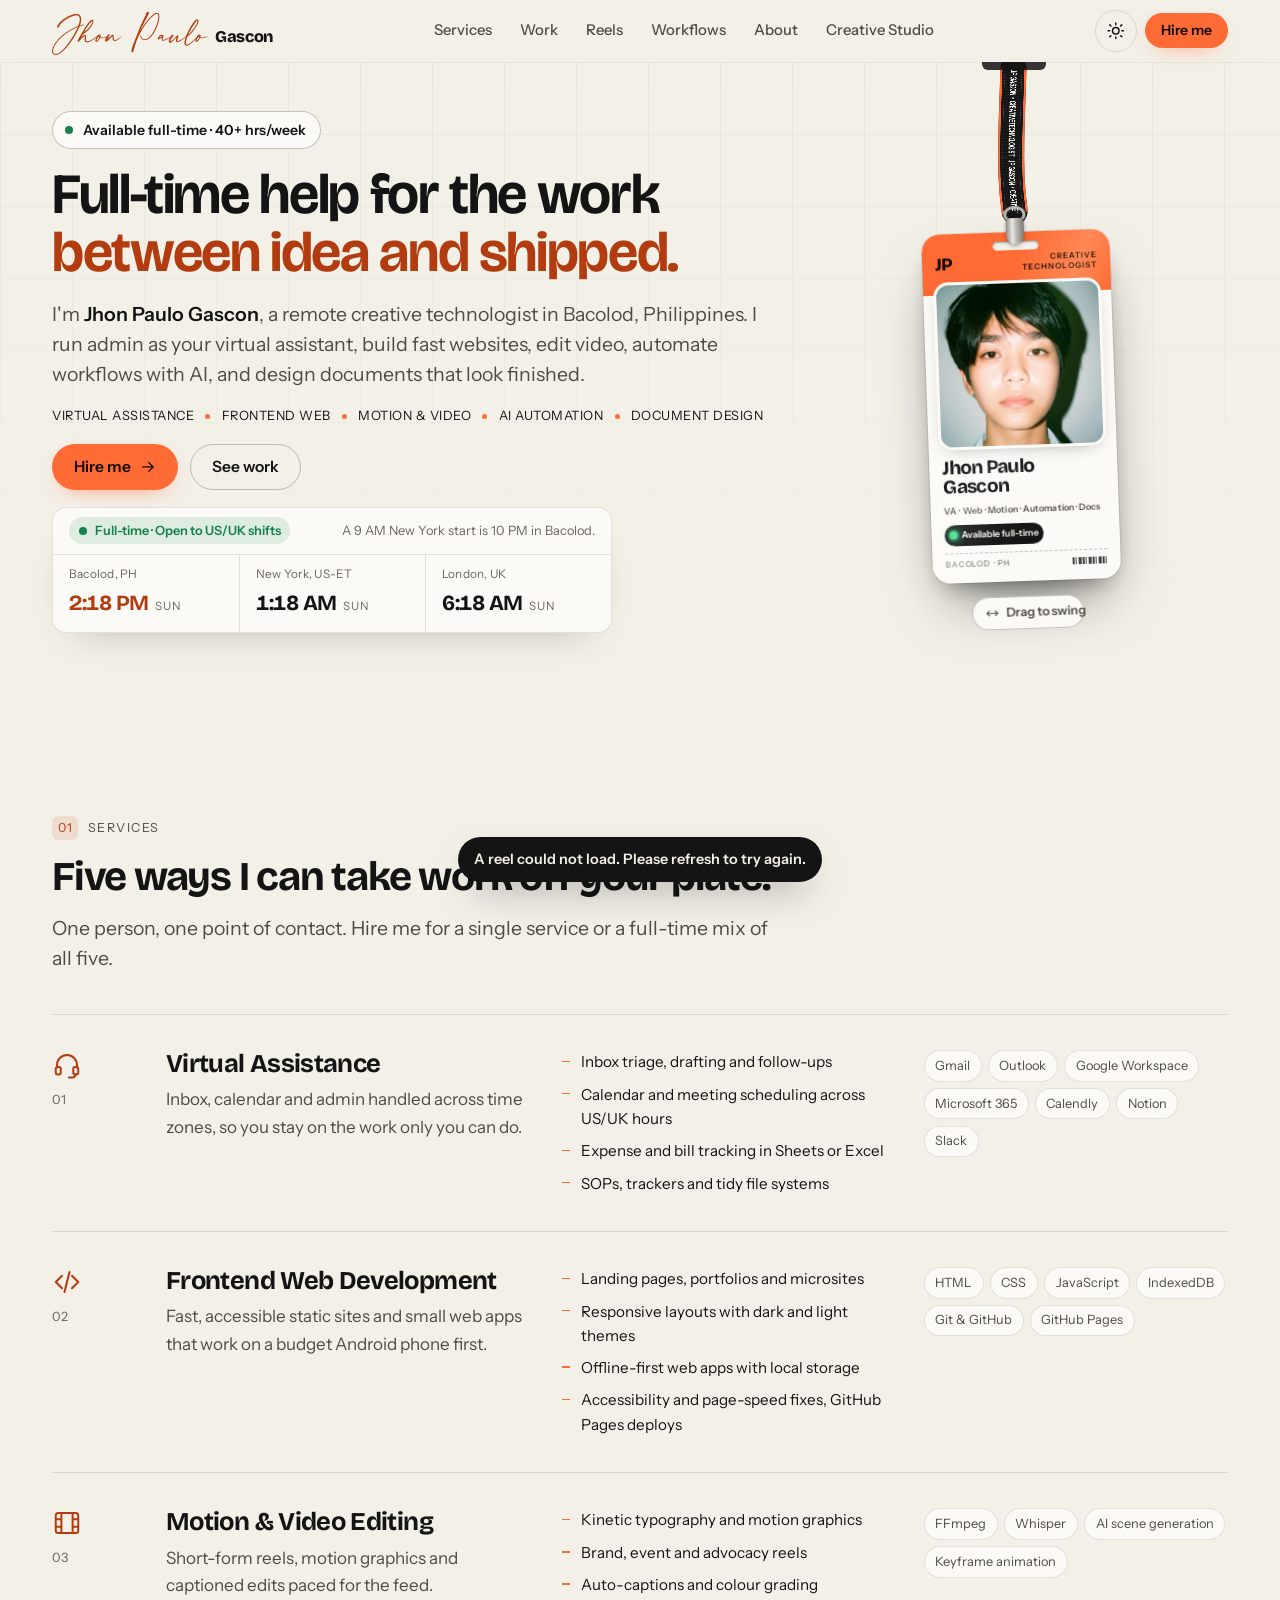
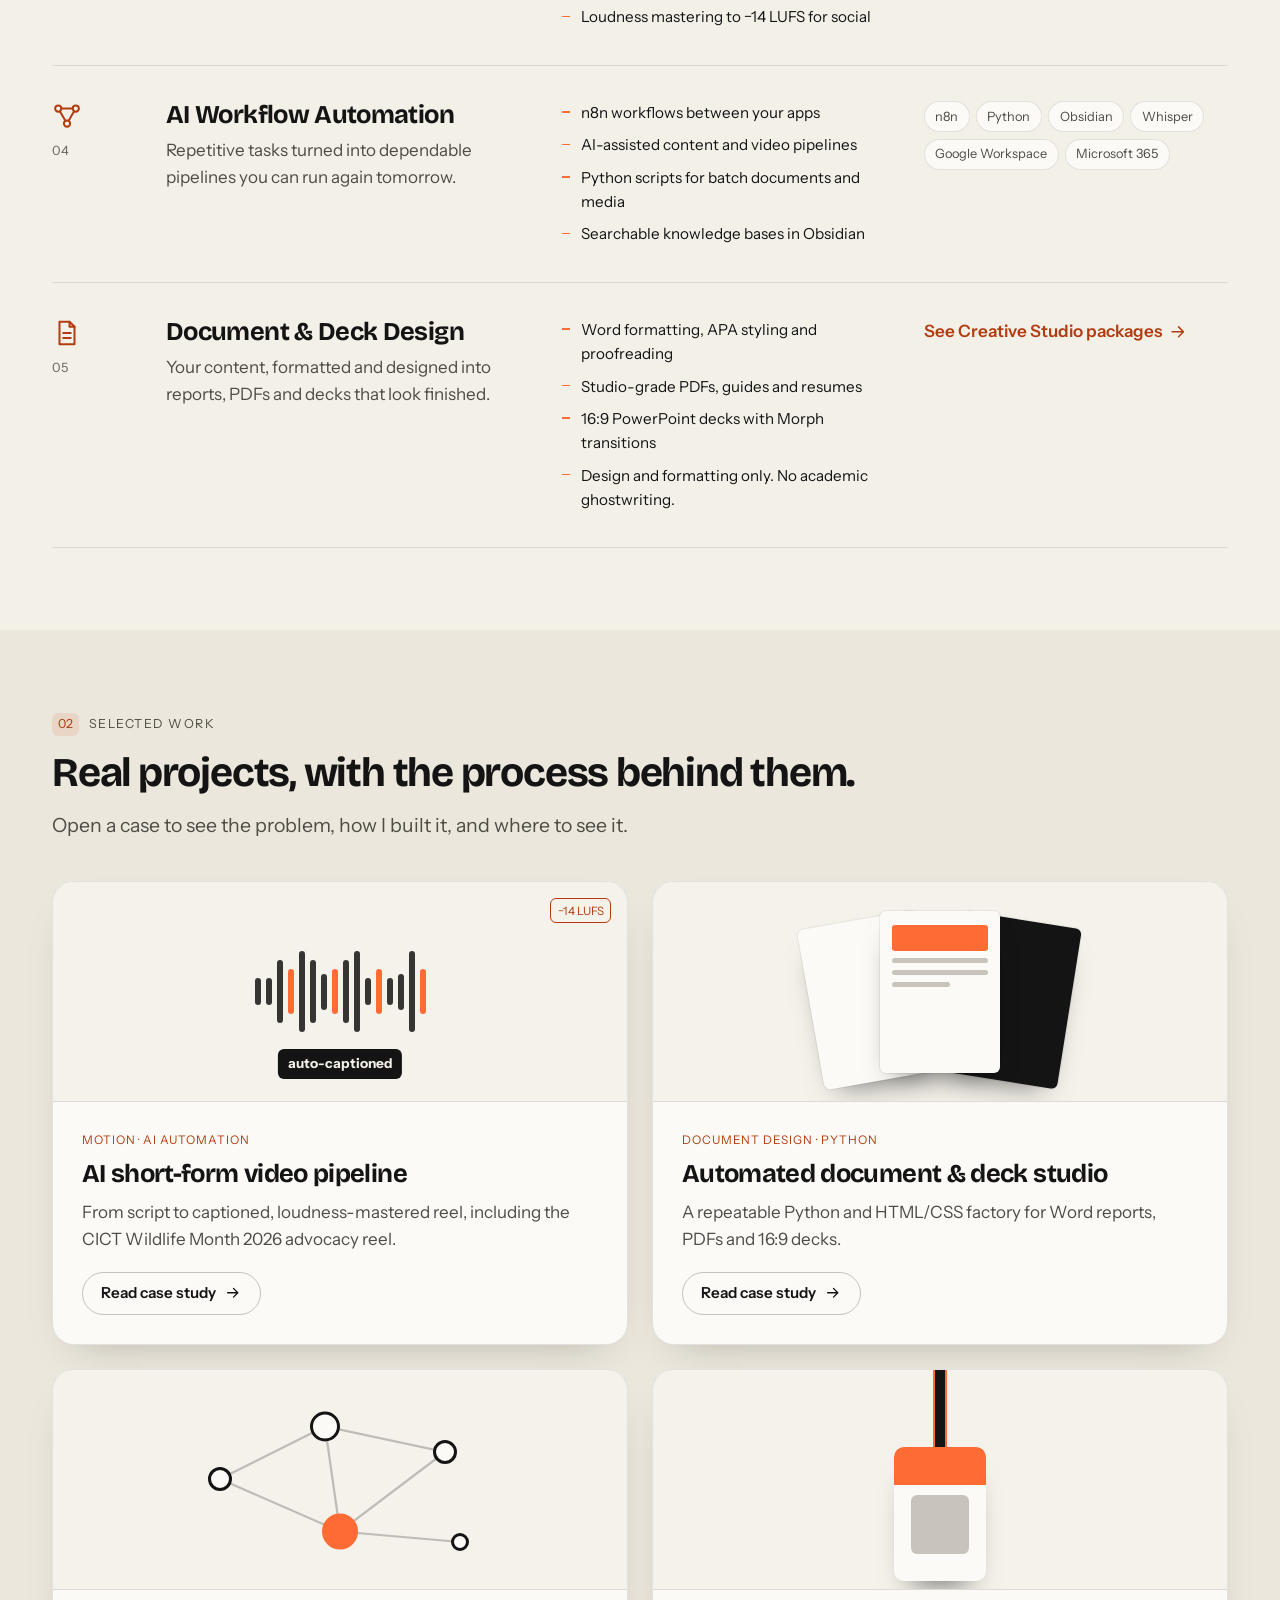
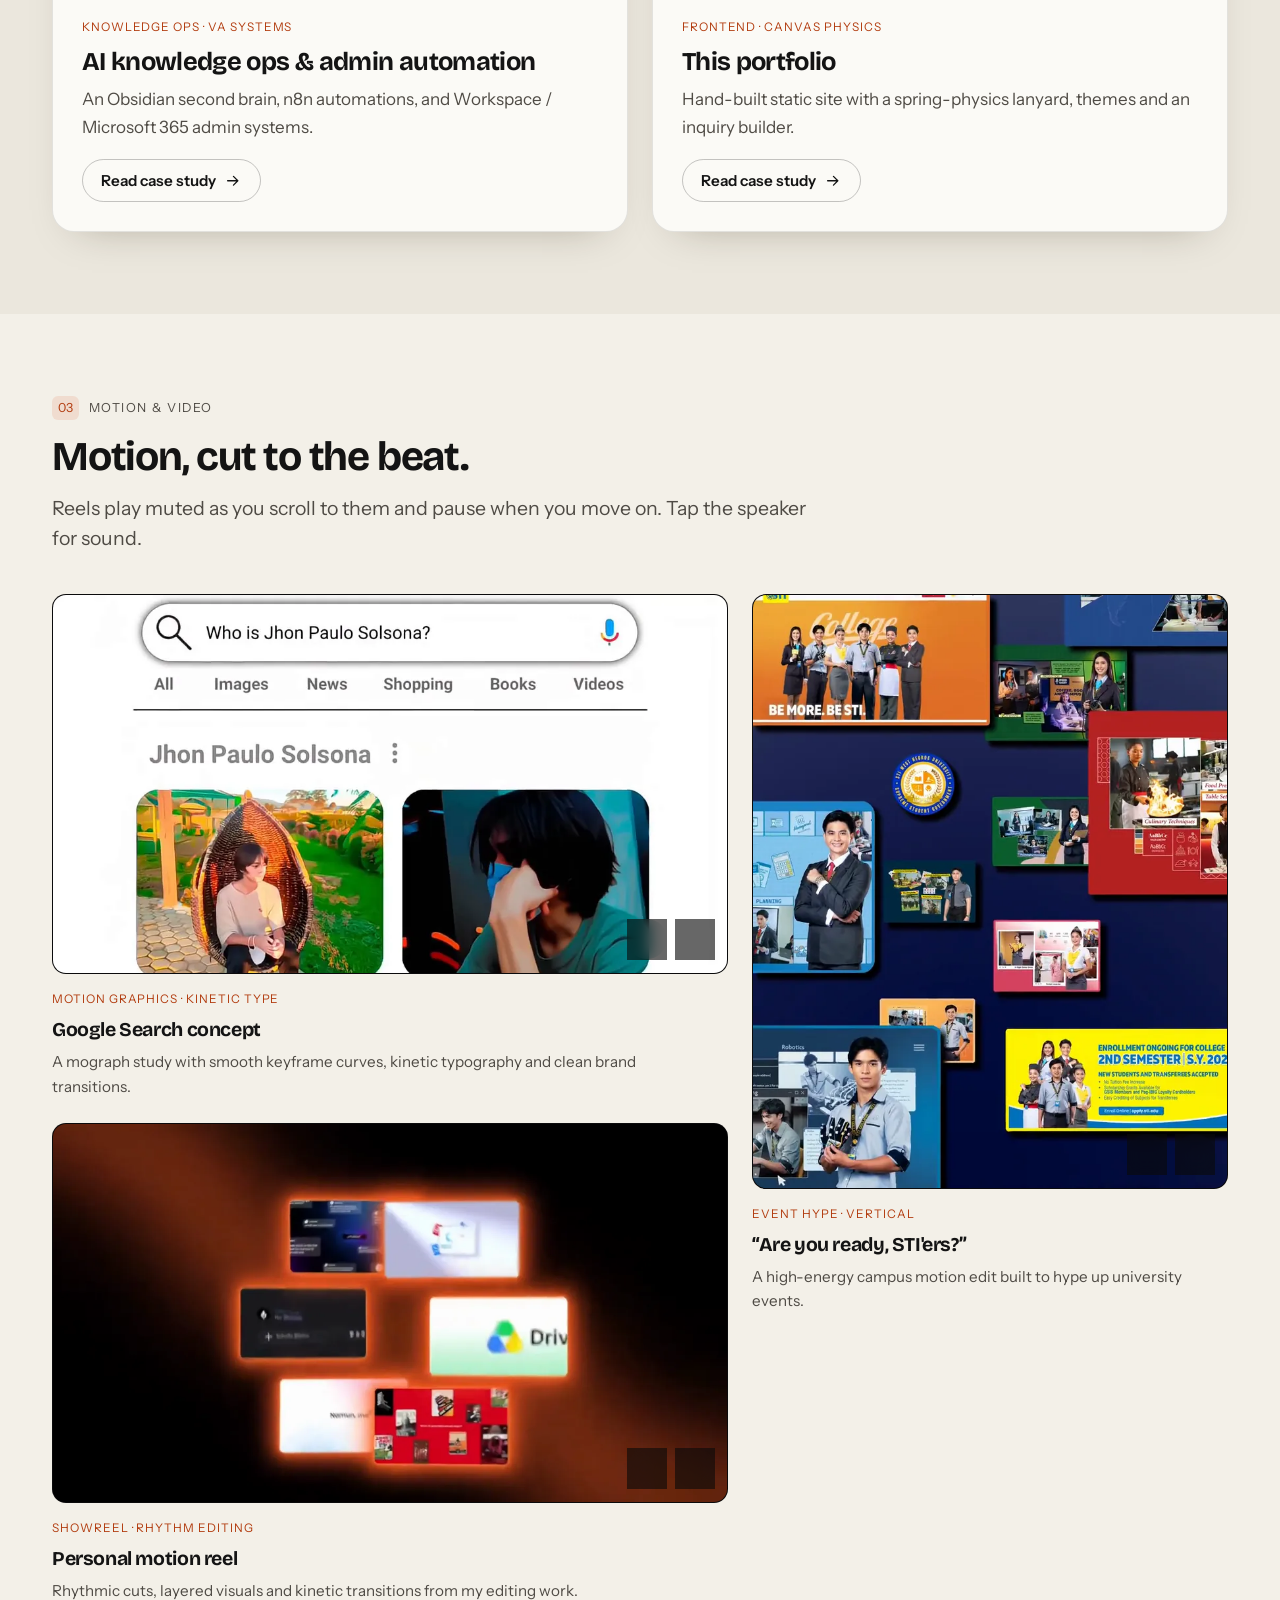
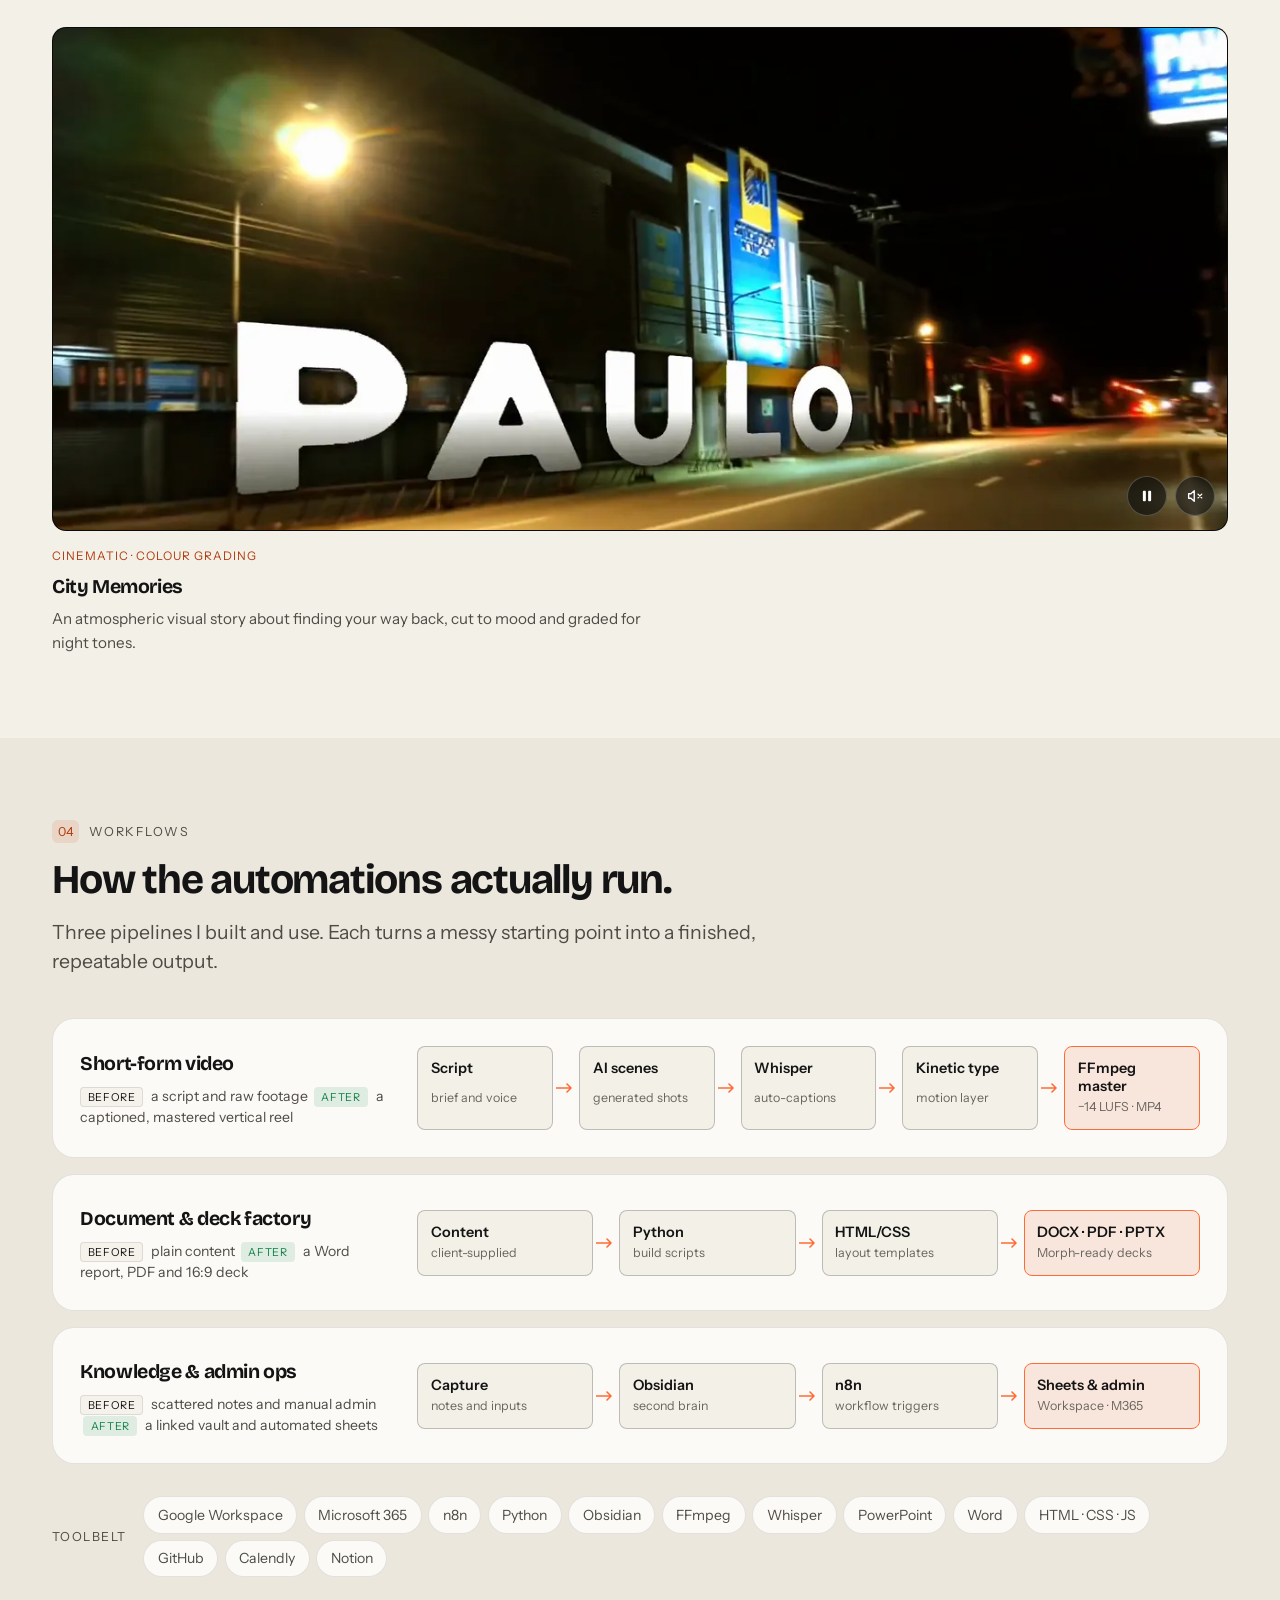
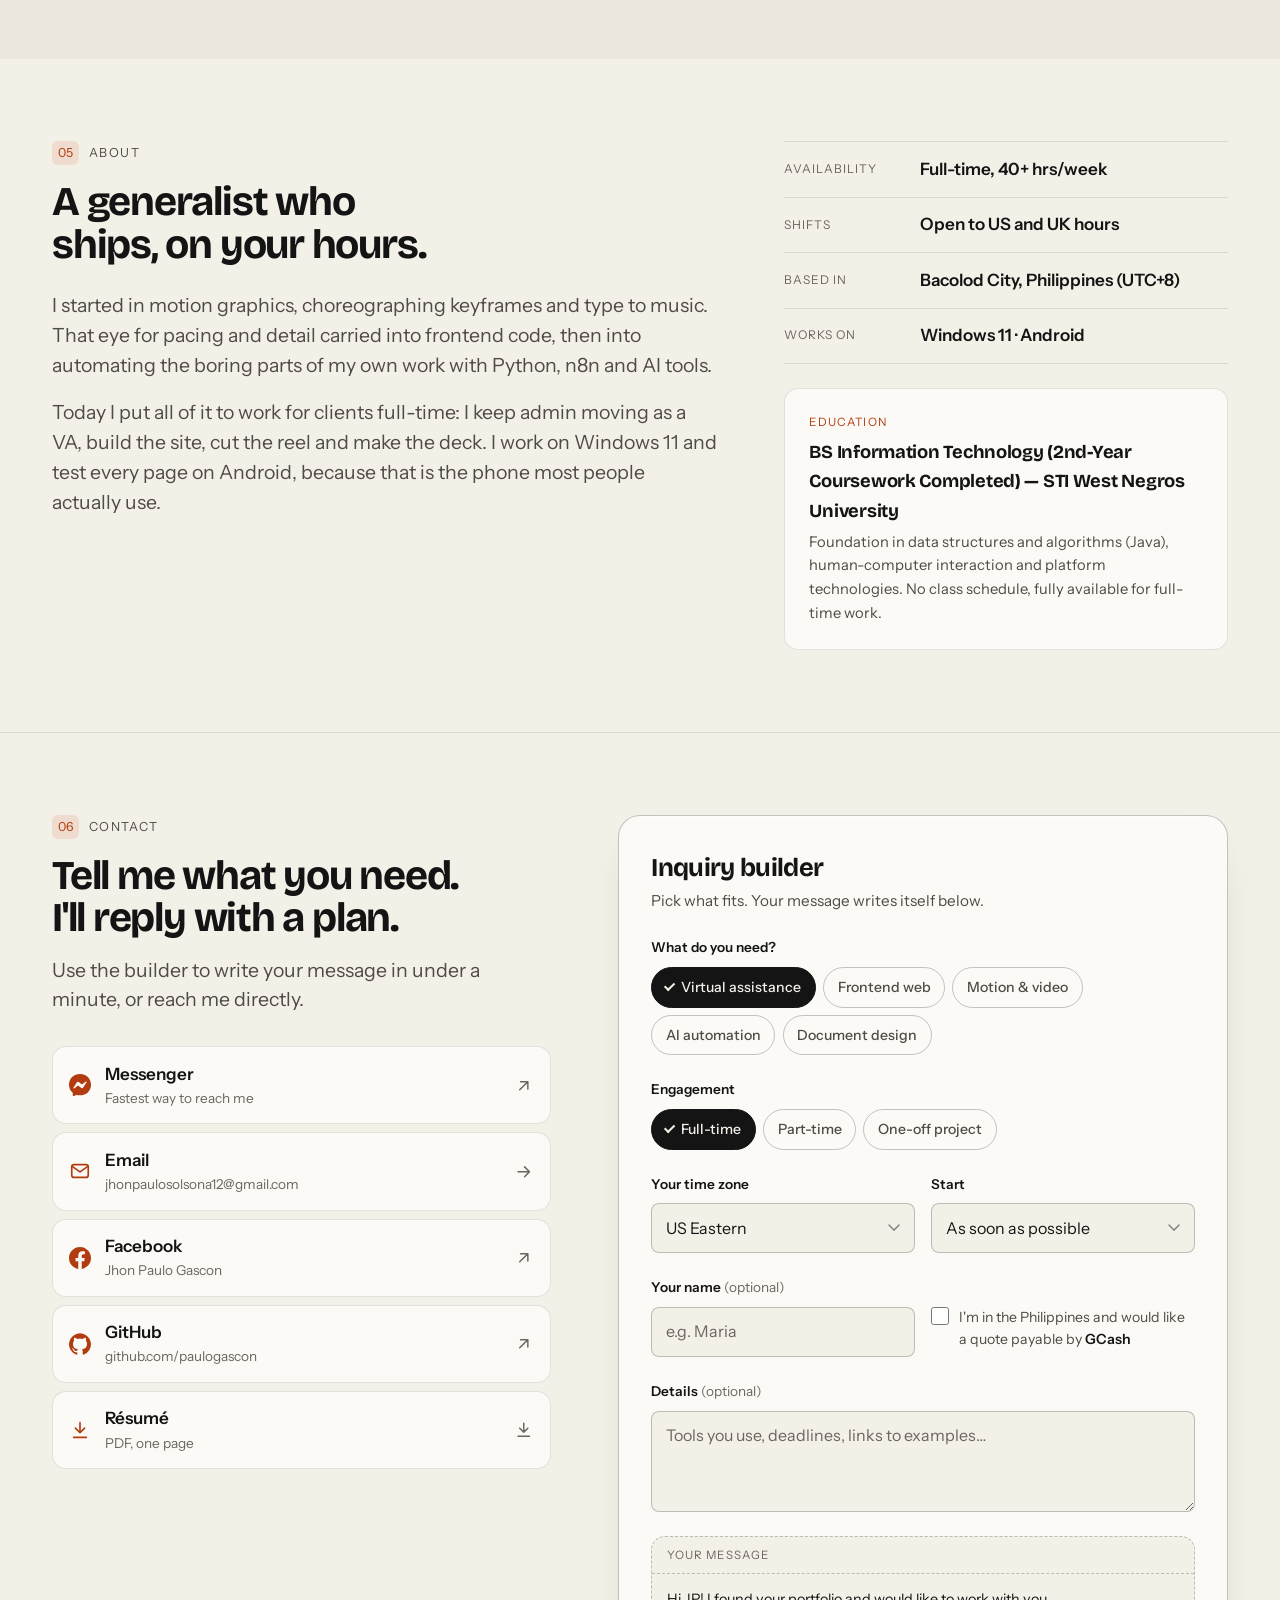
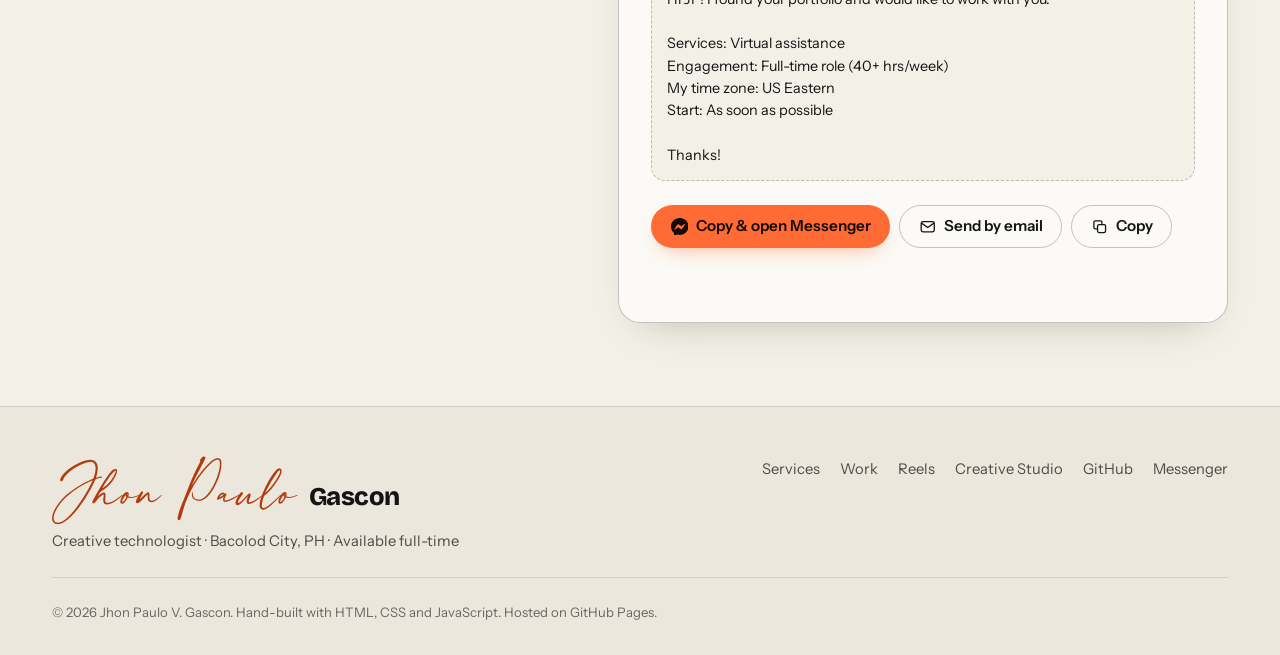
==== index.html @ 034af17d "Restore signature wordmark in navbar and footer "Jhon Paulo" in the Modernline script (woff2 from #1" ====
<!DOCTYPE html>
<html lang="en" data-theme="dark">
<head>
    <meta charset="UTF-8">
    <meta name="viewport" content="width=device-width, initial-scale=1, viewport-fit=cover">
    <title>Jhon Paulo Gascon — Full-time Virtual Assistant, Frontend Developer &amp; Motion Editor</title>
    <meta name="description" content="Jhon Paulo (JP) Gascon is a full-time remote creative technologist from Bacolod City, Philippines: virtual assistance, frontend web development, motion and video editing, AI workflow automation, and document and deck design. Available 40+ hrs/week, open to US and UK shifts.">
    <meta name="author" content="Jhon Paulo V. Gascon">
    <link rel="canonical" href="https://paulogascon.github.io/portfolio/">
    <meta name="theme-color" content="#0e0f11" media="(prefers-color-scheme: dark)">
    <meta name="theme-color" content="#f3f0e8" media="(prefers-color-scheme: light)">
    <meta name="color-scheme" content="dark light">

    <!-- Open Graph -->
    <meta property="og:type" content="website">
    <meta property="og:url" content="https://paulogascon.github.io/portfolio/">
    <meta property="og:site_name" content="Jhon Paulo Gascon">
    <meta property="og:title" content="Jhon Paulo Gascon — Full-time creative technologist">
    <meta property="og:description" content="Virtual assistance, frontend web, motion and video, AI workflow automation, and document design. Available full-time, 40+ hrs/week, open to US and UK shifts.">
    <meta property="og:image" content="https://paulogascon.github.io/portfolio/assets/images/og-cover.png">
    <meta property="og:image:type" content="image/png">
    <meta property="og:image:width" content="1200">
    <meta property="og:image:height" content="630">
    <meta property="og:image:alt" content="Jhon Paulo Gascon, full-time creative technologist. Available 40+ hours a week.">
    <meta property="og:locale" content="en_PH">

    <!-- Twitter / X -->
    <meta name="twitter:card" content="summary_large_image">
    <meta name="twitter:title" content="Jhon Paulo Gascon — Full-time creative technologist">
    <meta name="twitter:description" content="Virtual assistance, frontend web, motion and video, AI workflow automation, and document design. Available full-time, open to US and UK shifts.">
    <meta name="twitter:image" content="https://paulogascon.github.io/portfolio/assets/images/og-cover.png">

    <!-- Icons -->
    <link rel="icon" href="favicon.svg" type="image/svg+xml">
    <link rel="icon" href="favicon-32.png" sizes="32x32" type="image/png">
    <link rel="apple-touch-icon" href="apple-touch-icon.png">

    <!-- Theme before paint (shared key with /freelance/) -->
    <script>
        (function () {
            var d = document.documentElement, t = null;
            try { t = localStorage.getItem('jp-portfolio-theme'); } catch (e) {}
            if (t !== 'light' && t !== 'dark') {
                t = window.matchMedia && window.matchMedia('(prefers-color-scheme: light)').matches ? 'light' : 'dark';
            }
            d.setAttribute('data-theme', t);
            d.classList.add('js');
        })();
    </script>

    <link rel="preconnect" href="https://fonts.googleapis.com">
    <link rel="preconnect" href="https://fonts.gstatic.com" crossorigin>
    <link href="https://fonts.googleapis.com/css2?family=Bricolage+Grotesque:opsz,wght@12..96,400..800&family=Instrument+Sans:wght@400..700&display=swap" rel="stylesheet">
    <link rel="preload" href="assets/fonts/modernline-bold.woff2" as="font" type="font/woff2" crossorigin>
    <link rel="preload" href="assets/images/jp-portrait.webp" as="image" type="image/webp">
    <link rel="stylesheet" href="css/home.css">

    <script type="application/ld+json">
    {
        "@context": "https://schema.org",
        "@type": "Person",
        "name": "Jhon Paulo V. Gascon",
        "alternateName": "JP Gascon",
        "url": "https://paulogascon.github.io/portfolio/",
        "image": "https://paulogascon.github.io/portfolio/assets/images/og-cover.png",
        "jobTitle": "Creative Technologist and Virtual Assistant",
        "email": "mailto:jhonpaulosolsona12@gmail.com",
        "address": { "@type": "PostalAddress", "addressLocality": "Bacolod City", "addressRegion": "Negros Occidental", "addressCountry": "PH" },
        "sameAs": ["https://github.com/paulogascon", "https://www.facebook.com/share/1DtC2w4aD1/"],
        "alumniOf": { "@type": "CollegeOrUniversity", "name": "STI West Negros University" },
        "knowsAbout": ["Virtual assistance", "Frontend web development", "Motion graphics", "Video editing", "AI workflow automation", "n8n", "Python", "FFmpeg", "Document design", "PowerPoint design"],
        "makesOffer": [
            { "@type": "Offer", "itemOffered": { "@type": "Service", "name": "Virtual assistance" } },
            { "@type": "Offer", "itemOffered": { "@type": "Service", "name": "Frontend web development" } },
            { "@type": "Offer", "itemOffered": { "@type": "Service", "name": "Motion and video editing" } },
            { "@type": "Offer", "itemOffered": { "@type": "Service", "name": "AI workflow automation" } },
            { "@type": "Offer", "itemOffered": { "@type": "Service", "name": "Document and deck design" } }
        ]
    }
    </script>
</head>
<body>
    <!-- Icon sprite -->
    <svg width="0" height="0" style="position:absolute" aria-hidden="true" focusable="false">
        <defs>
            <symbol id="i-arrow" viewBox="0 0 24 24"><path d="M5 12h14M13 6l6 6-6 6" fill="none" stroke="currentColor" stroke-width="1.8" stroke-linecap="round" stroke-linejoin="round"/></symbol>
            <symbol id="i-out" viewBox="0 0 24 24"><path d="M7 17 17 7M8 7h9v9" fill="none" stroke="currentColor" stroke-width="1.8" stroke-linecap="round" stroke-linejoin="round"/></symbol>
            <symbol id="i-mail" viewBox="0 0 24 24"><g fill="none" stroke="currentColor" stroke-width="1.8" stroke-linecap="round" stroke-linejoin="round"><rect x="3" y="5" width="18" height="14" rx="2.5"/><path d="m3.5 7 8.5 6 8.5-6"/></g></symbol>
            <symbol id="i-download" viewBox="0 0 24 24"><path d="M12 4v11m-5-5 5 5 5-5M5 20h14" fill="none" stroke="currentColor" stroke-width="1.8" stroke-linecap="round" stroke-linejoin="round"/></symbol>
            <symbol id="i-play" viewBox="0 0 24 24"><path d="M8 5.5v13a1 1 0 0 0 1.5.86l10.4-6.5a1 1 0 0 0 0-1.72L9.5 4.64A1 1 0 0 0 8 5.5Z" fill="currentColor"/></symbol>
            <symbol id="i-pause" viewBox="0 0 24 24"><g fill="currentColor"><rect x="6.5" y="5" width="4" height="14" rx="1.2"/><rect x="13.5" y="5" width="4" height="14" rx="1.2"/></g></symbol>
            <symbol id="i-sound-off" viewBox="0 0 24 24"><g fill="none" stroke="currentColor" stroke-width="1.8" stroke-linecap="round" stroke-linejoin="round"><path d="M11 5 6.5 9H3.5v6h3L11 19V5Z"/><path d="m16 9.5 5 5M21 9.5l-5 5"/></g></symbol>
            <symbol id="i-sound-on" viewBox="0 0 24 24"><g fill="none" stroke="currentColor" stroke-width="1.8" stroke-linecap="round" stroke-linejoin="round"><path d="M11 5 6.5 9H3.5v6h3L11 19V5Z"/><path d="M15.5 9a4.2 4.2 0 0 1 0 6M18.5 6.5a8 8 0 0 1 0 11"/></g></symbol>
            <symbol id="i-sun" viewBox="0 0 24 24"><g fill="none" stroke="currentColor" stroke-width="1.8" stroke-linecap="round"><circle cx="12" cy="12" r="4"/><path d="M12 2.5v2M12 19.5v2M4.6 4.6l1.4 1.4M18 18l1.4 1.4M2.5 12h2M19.5 12h2M4.6 19.4 6 18M18 6l1.4-1.4"/></g></symbol>
            <symbol id="i-moon" viewBox="0 0 24 24"><path d="M20.5 13.2A8.5 8.5 0 1 1 10.8 3.5a6.6 6.6 0 0 0 9.7 9.7Z" fill="none" stroke="currentColor" stroke-width="1.8" stroke-linejoin="round"/></symbol>
            <symbol id="i-menu" viewBox="0 0 24 24"><path d="M4 7h16M4 12h16M4 17h16" fill="none" stroke="currentColor" stroke-width="1.8" stroke-linecap="round"/></symbol>
            <symbol id="i-close" viewBox="0 0 24 24"><path d="M6 6l12 12M18 6 6 18" fill="none" stroke="currentColor" stroke-width="1.8" stroke-linecap="round"/></symbol>
            <symbol id="i-copy" viewBox="0 0 24 24"><g fill="none" stroke="currentColor" stroke-width="1.8" stroke-linejoin="round"><rect x="9" y="9" width="11" height="11" rx="2"/><path d="M15 9V6a2 2 0 0 0-2-2H6a2 2 0 0 0-2 2v7a2 2 0 0 0 2 2h3"/></g></symbol>
            <symbol id="i-check" viewBox="0 0 24 24"><path d="m5 12.5 4.5 4.5L19 7" fill="none" stroke="currentColor" stroke-width="2" stroke-linecap="round" stroke-linejoin="round"/></symbol>
            <symbol id="i-pin" viewBox="0 0 24 24"><g fill="none" stroke="currentColor" stroke-width="1.8"><path d="M12 21s-7-6.2-7-11a7 7 0 0 1 14 0c0 4.8-7 11-7 11Z" stroke-linejoin="round"/><circle cx="12" cy="10" r="2.5"/></g></symbol>
            <symbol id="i-swing" viewBox="0 0 24 24"><path d="M7 8 3 12l4 4M17 8l4 4-4 4M3 12h18" fill="none" stroke="currentColor" stroke-width="1.8" stroke-linecap="round" stroke-linejoin="round"/></symbol>
            <symbol id="i-va" viewBox="0 0 24 24"><g fill="none" stroke="currentColor" stroke-width="1.6" stroke-linecap="round" stroke-linejoin="round"><path d="M4 14v-2a8 8 0 0 1 16 0v2"/><rect x="3" y="13.5" width="4" height="6" rx="1.5"/><rect x="17" y="13.5" width="4" height="6" rx="1.5"/><path d="M19 19.5a3 3 0 0 1-3 2.5h-2.5"/></g></symbol>
            <symbol id="i-code" viewBox="0 0 24 24"><path d="M8 7l-5 5 5 5M16 7l5 5-5 5M14 4l-4 16" fill="none" stroke="currentColor" stroke-width="1.6" stroke-linecap="round" stroke-linejoin="round"/></symbol>
            <symbol id="i-film" viewBox="0 0 24 24"><g fill="none" stroke="currentColor" stroke-width="1.6" stroke-linejoin="round"><rect x="3" y="4" width="18" height="16" rx="2"/><path d="M7.5 4v16M16.5 4v16M3 9h4.5M3 15h4.5M16.5 9H21M16.5 15H21"/></g></symbol>
            <symbol id="i-flow" viewBox="0 0 24 24"><g fill="none" stroke="currentColor" stroke-width="1.6" stroke-linecap="round"><circle cx="5" cy="6" r="2.5"/><circle cx="19" cy="6" r="2.5"/><circle cx="12" cy="18" r="2.5"/><path d="M7.5 6h9M6.3 8.2l4.4 7.6M17.7 8.2l-4.4 7.6"/></g></symbol>
            <symbol id="i-doc" viewBox="0 0 24 24"><g fill="none" stroke="currentColor" stroke-width="1.6" stroke-linejoin="round" stroke-linecap="round"><path d="M6 3h8l4 4v14H6z"/><path d="M14 3v4h4M9 12h6M9 16h6"/></g></symbol>
            <symbol id="i-github" viewBox="0 0 24 24"><path fill="currentColor" d="M12 .3a12 12 0 0 0-3.8 23.38c.6.11.82-.26.82-.58v-2.03c-3.34.73-4.04-1.61-4.04-1.61-.55-1.39-1.33-1.76-1.33-1.76-1.09-.74.08-.73.08-.73 1.2.09 1.84 1.24 1.84 1.24 1.07 1.83 2.8 1.3 3.49 1 .1-.78.42-1.3.76-1.6-2.67-.31-5.47-1.34-5.47-5.94 0-1.31.47-2.38 1.24-3.22-.14-.3-.54-1.52.1-3.18 0 0 1.01-.32 3.3 1.23a11.5 11.5 0 0 1 6 0c2.28-1.55 3.29-1.23 3.29-1.23.64 1.66.24 2.88.12 3.18a4.65 4.65 0 0 1 1.23 3.22c0 4.61-2.81 5.62-5.48 5.92.43.37.81 1.1.81 2.22v3.29c0 .32.22.7.83.58A12 12 0 0 0 12 .3"/></symbol>
            <symbol id="i-facebook" viewBox="0 0 24 24"><path fill="currentColor" d="M24 12.07C24 5.44 18.63.07 12 .07S0 5.44 0 12.07c0 5.99 4.39 10.95 10.13 11.85v-8.38H7.08v-3.47h3.05V9.43c0-3.01 1.79-4.67 4.53-4.67 1.31 0 2.69.24 2.69.24v2.95h-1.51c-1.49 0-1.96.93-1.96 1.88v2.25h3.33l-.53 3.47h-2.8v8.38C19.61 23.03 24 18.06 24 12.07"/></symbol>
            <symbol id="i-messenger" viewBox="0 0 24 24"><path fill="currentColor" d="M12 0C5.24 0 0 4.95 0 11.64c0 3.5 1.43 6.52 3.77 8.61.2.18.31.42.32.68l.07 2.14a.96.96 0 0 0 1.35.85l2.39-1.05a.96.96 0 0 1 .64-.05c1.1.3 2.26.46 3.46.46 6.76 0 12-4.95 12-11.64S18.76 0 12 0Zm7.2 8.95-3.52 5.6a1.8 1.8 0 0 1-2.6.48l-2.8-2.1a.72.72 0 0 0-.87 0l-3.79 2.87c-.5.39-1.17-.22-.82-.75l3.52-5.6a1.8 1.8 0 0 1 2.6-.48l2.8 2.1c.26.2.61.2.87 0l3.79-2.87c.5-.39 1.17.22.82.75Z"/></symbol>
        </defs>
    </svg>

    <a class="skip-link" href="#main">Skip to content</a>

    <!-- ============ Header ============ -->
    <header class="site-header" id="siteHeader">
        <div class="wrap header-inner">
            <a href="#top" class="brand wordmark" aria-label="Jhon Paulo Gascon, back to top">
                <span class="wordmark-first" aria-hidden="true">Jhon Paulo</span>
                <span class="wordmark-last" aria-hidden="true">Gascon</span>
            </a>

            <nav class="site-nav" id="siteNav" aria-label="Main">
                <ul class="nav-list">
                    <li><a href="#services" class="nav-link">Services</a></li>
                    <li><a href="#work" class="nav-link">Work</a></li>
                    <li><a href="#videos" class="nav-link">Reels</a></li>
                    <li><a href="#proof" class="nav-link">Workflows</a></li>
                    <li><a href="#about" class="nav-link">About</a></li>
                    <li><a href="freelance/" class="nav-link">Creative Studio</a></li>
                    <li class="nav-cta-mobile"><a href="#contact" class="btn btn-primary">Hire me <svg class="icon" aria-hidden="true"><use href="#i-arrow"/></svg></a></li>
                </ul>
            </nav>

            <div class="header-actions">
                <button class="icon-btn theme-toggle" id="themeToggle" type="button" aria-label="Dark theme" aria-pressed="true" title="Switch theme">
                    <svg class="icon icon-moon" aria-hidden="true"><use href="#i-moon"/></svg>
                    <svg class="icon icon-sun" aria-hidden="true"><use href="#i-sun"/></svg>
                </button>
                <a href="#contact" class="btn btn-primary btn-sm header-cta">Hire me</a>
                <button class="icon-btn menu-toggle" id="menuToggle" type="button" aria-label="Menu" aria-expanded="false" aria-controls="siteNav">
                    <svg class="icon icon-open" aria-hidden="true"><use href="#i-menu"/></svg>
                    <svg class="icon icon-close" aria-hidden="true"><use href="#i-close"/></svg>
                </button>
            </div>
        </div>
    </header>

    <main id="main" tabindex="-1">
        <!-- ============ 1a Hero ============ -->
        <section class="hero" id="top" aria-labelledby="heroTitle">
            <div class="wrap hero-grid">
                <div class="hero-copy">
                    <p class="status-pill">
                        <span class="live-dot" aria-hidden="true"></span>
                        Available full-time · 40+ hrs/week
                    </p>

                    <h1 class="hero-title" id="heroTitle">
                        Full-time help for the work <em>between idea and shipped.</em>
                    </h1>

                    <p class="hero-lede">
                        I'm <strong>Jhon Paulo Gascon</strong>, a remote creative technologist in Bacolod, Philippines. I run admin as your virtual assistant, build fast websites, edit video, automate workflows with AI, and design documents that look finished.
                    </p>

                    <ul class="service-tagline" aria-label="Services">
                        <li>Virtual assistance</li>
                        <li>Frontend web</li>
                        <li>Motion &amp; video</li>
                        <li>AI automation</li>
                        <li>Document design</li>
                    </ul>

                    <div class="hero-actions">
                        <a href="#contact" class="btn btn-primary btn-lg">Hire me <svg class="icon" aria-hidden="true"><use href="#i-arrow"/></svg></a>
                        <a href="#work" class="btn btn-ghost btn-lg">See work</a>
                    </div>

                    <!-- Feature 2: live availability clock -->
                    <div class="clock-card" aria-label="Local times and availability">
                        <div class="clock-head">
                            <span class="shift-badge"><span class="live-dot" aria-hidden="true"></span>Full-time · Open to US/UK shifts</span>
                            <span class="clock-note" id="clockNote">Bacolod runs on Philippine time (UTC+8).</span>
                        </div>
                        <dl class="clock-row">
                            <div class="clock-cell clock-cell--home">
                                <dt>Bacolod, PH</dt>
                                <dd><time class="clock-time" data-tz="Asia/Manila">--:--</time><span class="clock-day" data-tz-day="Asia/Manila"></span></dd>
                            </div>
                            <div class="clock-cell">
                                <dt>New York, US-ET</dt>
                                <dd><time class="clock-time" data-tz="America/New_York">--:--</time><span class="clock-day" data-tz-day="America/New_York"></span></dd>
                            </div>
                            <div class="clock-cell">
                                <dt>London, UK</dt>
                                <dd><time class="clock-time" data-tz="Europe/London">--:--</time><span class="clock-day" data-tz-day="Europe/London"></span></dd>
                            </div>
                        </dl>
                    </div>
                </div>

                <!-- 1b Lanyard card -->
                <div class="hero-visual">
                    <div class="lanyard" id="lanyardWrapper">
                        <span class="lanyard-mount" aria-hidden="true"></span>
                        <canvas class="lanyard-canvas" id="lanyardCanvas" aria-hidden="true"></canvas>

                        <div class="badge" id="hangingBadge" tabindex="0" role="img"
                             aria-roledescription="interactive ID card"
                             aria-label="ID card: Jhon Paulo Gascon, creative technologist, available full-time. Drag it, or press the left and right arrow keys, to swing it.">
                            <span class="badge-clip" aria-hidden="true"><span class="badge-clip-ring"></span><span class="badge-clip-jaw"></span></span>
                            <div class="idcard">
                                <span class="idcard-slot" aria-hidden="true"></span>
                                <div class="idcard-top">
                                    <span class="idcard-mark">JP</span>
                                    <span class="idcard-kicker">Creative<br>Technologist</span>
                                </div>
                                <div class="idcard-photo">
                                    <img src="assets/images/jp-portrait.webp" alt="" width="420" height="420" draggable="false" fetchpriority="high">
                                </div>
                                <p class="idcard-name">Jhon Paulo<br>Gascon</p>
                                <p class="idcard-roles">VA · Web · Motion · Automation · Docs</p>
                                <p class="idcard-status"><span class="status-light" aria-hidden="true"></span>Available full-time</p>
                                <div class="idcard-foot" aria-hidden="true">
                                    <span>Bacolod · PH</span>
                                    <span class="idcard-code"></span>
                                </div>
                                <span class="idcard-gloss" aria-hidden="true"></span>
                            </div>
                            <span class="drag-hint" id="dragHint" aria-hidden="true">
                                <svg class="icon" aria-hidden="true"><use href="#i-swing"/></svg> Drag to swing
                            </span>
                        </div>
                    </div>
                </div>
            </div>
        </section>

        <!-- ============ 1c Services ============ -->
        <section class="section" id="services" aria-labelledby="servicesTitle">
            <div class="wrap">
                <header class="section-head" data-reveal>
                    <p class="kicker"><span>01</span> Services</p>
                    <h2 class="section-title" id="servicesTitle">Five ways I can take work off your plate.</h2>
                    <p class="section-intro">One person, one point of contact. Hire me for a single service or a full-time mix of all five.</p>
                </header>

                <ol class="services">
                    <li class="service" data-reveal>
                        <div class="service-index"><svg class="icon" aria-hidden="true"><use href="#i-va"/></svg><span>01</span></div>
                        <div class="service-main">
                            <h3>Virtual Assistance</h3>
                            <p>Inbox, calendar and admin handled across time zones, so you stay on the work only you can do.</p>
                        </div>
                        <ul class="service-list">
                            <li>Inbox triage, drafting and follow-ups</li>
                            <li>Calendar and meeting scheduling across US/UK hours</li>
                            <li>Expense and bill tracking in Sheets or Excel</li>
                            <li>SOPs, trackers and tidy file systems</li>
                        </ul>
                        <ul class="tool-chips" aria-label="Tools">
                            <li>Gmail</li><li>Outlook</li><li>Google Workspace</li><li>Microsoft 365</li><li>Calendly</li><li>Notion</li><li>Slack</li>
                        </ul>
                    </li>
                    <li class="service" data-reveal>
                        <div class="service-index"><svg class="icon" aria-hidden="true"><use href="#i-code"/></svg><span>02</span></div>
                        <div class="service-main">
                            <h3>Frontend Web Development</h3>
                            <p>Fast, accessible static sites and small web apps that work on a budget Android phone first.</p>
                        </div>
                        <ul class="service-list">
                            <li>Landing pages, portfolios and microsites</li>
                            <li>Responsive layouts with dark and light themes</li>
                            <li>Offline-first web apps with local storage</li>
                            <li>Accessibility and page-speed fixes, GitHub Pages deploys</li>
                        </ul>
                        <ul class="tool-chips" aria-label="Tools">
                            <li>HTML</li><li>CSS</li><li>JavaScript</li><li>IndexedDB</li><li>Git &amp; GitHub</li><li>GitHub Pages</li>
                        </ul>
                    </li>
                    <li class="service" data-reveal>
                        <div class="service-index"><svg class="icon" aria-hidden="true"><use href="#i-film"/></svg><span>03</span></div>
                        <div class="service-main">
                            <h3>Motion &amp; Video Editing</h3>
                            <p>Short-form reels, motion graphics and captioned edits paced for the feed.</p>
                        </div>
                        <ul class="service-list">
                            <li>Kinetic typography and motion graphics</li>
                            <li>Brand, event and advocacy reels</li>
                            <li>Auto-captions and colour grading</li>
                            <li>Loudness mastering to −14 LUFS for social</li>
                        </ul>
                        <ul class="tool-chips" aria-label="Tools">
                            <li>FFmpeg</li><li>Whisper</li><li>AI scene generation</li><li>Keyframe animation</li>
                        </ul>
                    </li>
                    <li class="service" data-reveal>
                        <div class="service-index"><svg class="icon" aria-hidden="true"><use href="#i-flow"/></svg><span>04</span></div>
                        <div class="service-main">
                            <h3>AI Workflow Automation</h3>
                            <p>Repetitive tasks turned into dependable pipelines you can run again tomorrow.</p>
                        </div>
                        <ul class="service-list">
                            <li>n8n workflows between your apps</li>
                            <li>AI-assisted content and video pipelines</li>
                            <li>Python scripts for batch documents and media</li>
                            <li>Searchable knowledge bases in Obsidian</li>
                        </ul>
                        <ul class="tool-chips" aria-label="Tools">
                            <li>n8n</li><li>Python</li><li>Obsidian</li><li>Whisper</li><li>Google Workspace</li><li>Microsoft 365</li>
                        </ul>
                    </li>
                    <li class="service" data-reveal>
                        <div class="service-index"><svg class="icon" aria-hidden="true"><use href="#i-doc"/></svg><span>05</span></div>
                        <div class="service-main">
                            <h3>Document &amp; Deck Design</h3>
                            <p>Your content, formatted and designed into reports, PDFs and decks that look finished.</p>
                        </div>
                        <ul class="service-list">
                            <li>Word formatting, APA styling and proofreading</li>
                            <li>Studio-grade PDFs, guides and resumes</li>
                            <li>16:9 PowerPoint decks with Morph transitions</li>
                            <li>Design and formatting only. No academic ghostwriting.</li>
                        </ul>
                        <a class="text-link" href="freelance/#services">See Creative Studio packages <svg class="icon" aria-hidden="true"><use href="#i-arrow"/></svg></a>
                    </li>
                </ol>
            </div>
        </section>

        <!-- ============ Feature 1: Case studies ============ -->
        <section class="section section--alt" id="work" aria-labelledby="workTitle">
            <div class="wrap">
                <header class="section-head" data-reveal>
                    <p class="kicker"><span>02</span> Selected work</p>
                    <h2 class="section-title" id="workTitle">Real projects, with the process behind them.</h2>
                    <p class="section-intro">Open a case to see the problem, how I built it, and where to see it.</p>
                </header>

                <div class="cases">
                    <article class="case" data-reveal>
                        <div class="case-cover cover-video" aria-hidden="true">
                            <div class="wave"><i></i><i></i><i></i><i></i><i></i><i></i><i></i><i></i><i></i><i></i><i></i><i></i><i></i><i></i><i></i><i></i></div>
                            <span class="caption-chip">auto-captioned</span>
                            <span class="lufs">−14 LUFS</span>
                        </div>
                        <div class="case-body">
                            <p class="case-meta">Motion · AI automation</p>
                            <h3 class="case-title">AI short-form video pipeline</h3>
                            <p>From script to captioned, loudness-mastered reel, including the CICT Wildlife Month 2026 advocacy reel.</p>
                            <button class="btn btn-ghost case-open" type="button" data-case="case-video">Read case study <svg class="icon" aria-hidden="true"><use href="#i-arrow"/></svg></button>
                        </div>
                    </article>

                    <article class="case" data-reveal>
                        <div class="case-cover cover-docs" aria-hidden="true">
                            <span class="page p1"></span><span class="page p2"></span><span class="page p3"><b></b><i></i><i></i><i></i></span>
                        </div>
                        <div class="case-body">
                            <p class="case-meta">Document design · Python</p>
                            <h3 class="case-title">Automated document &amp; deck studio</h3>
                            <p>A repeatable Python and HTML/CSS factory for Word reports, PDFs and 16:9 decks.</p>
                            <button class="btn btn-ghost case-open" type="button" data-case="case-docs">Read case study <svg class="icon" aria-hidden="true"><use href="#i-arrow"/></svg></button>
                        </div>
                    </article>

                    <article class="case" data-reveal>
                        <div class="case-cover cover-graph" aria-hidden="true">
                            <svg viewBox="0 0 240 140" preserveAspectRatio="xMidYMid meet">
                                <g class="edges"><path d="M40 70 L110 35 L190 52 M110 35 L120 105 L190 52 M40 70 L120 105 M120 105 L200 112"/></g>
                                <g class="nodes"><circle cx="40" cy="70" r="7"/><circle cx="110" cy="35" r="9"/><circle cx="190" cy="52" r="7"/><circle cx="120" cy="105" r="11" class="hot"/><circle cx="200" cy="112" r="5"/></g>
                            </svg>
                        </div>
                        <div class="case-body">
                            <p class="case-meta">Knowledge ops · VA systems</p>
                            <h3 class="case-title">AI knowledge ops &amp; admin automation</h3>
                            <p>An Obsidian second brain, n8n automations, and Workspace / Microsoft 365 admin systems.</p>
                            <button class="btn btn-ghost case-open" type="button" data-case="case-ops">Read case study <svg class="icon" aria-hidden="true"><use href="#i-arrow"/></svg></button>
                        </div>
                    </article>

                    <article class="case" data-reveal>
                        <div class="case-cover cover-site" aria-hidden="true">
                            <span class="mini-strap"></span><span class="mini-card"><i></i></span>
                        </div>
                        <div class="case-body">
                            <p class="case-meta">Frontend · Canvas physics</p>
                            <h3 class="case-title">This portfolio</h3>
                            <p>Hand-built static site with a spring-physics lanyard, themes and an inquiry builder.</p>
                            <button class="btn btn-ghost case-open" type="button" data-case="case-site">Read case study <svg class="icon" aria-hidden="true"><use href="#i-arrow"/></svg></button>
                        </div>
                    </article>
                </div>
            </div>
        </section>

        <!-- ============ Feature 3: Reels ============ -->
        <section class="section" id="videos" aria-labelledby="reelsTitle">
            <div class="wrap">
                <header class="section-head" data-reveal>
                    <p class="kicker"><span>03</span> Motion &amp; video</p>
                    <h2 class="section-title" id="reelsTitle">Motion, cut to the beat.</h2>
                    <p class="section-intro">Reels play muted as you scroll to them and pause when you move on. Tap the speaker for sound.</p>
                </header>

                <div class="reels">
                    <figure class="reel reel--a" data-reveal>
                        <div class="reel-frame" style="--ar: 16 / 9">
                            <video class="reel-video" muted playsinline loop preload="none" data-src="assets/videos/mograph-google.mp4" aria-label="Google Search concept, motion graphics"></video>
                            <img class="reel-poster" src="assets/images/poster-google.webp" onerror="this.onerror=null;this.src='assets/images/poster-google.jpg'" alt="" width="1024" height="576" loading="lazy" decoding="async">
                            <span class="reel-progress" aria-hidden="true"><i></i></span>
                            <div class="reel-controls">
                                <button class="reel-btn reel-toggle" type="button" aria-label="Pause: Google Search concept, motion graphics"><svg class="icon icon-pause" aria-hidden="true"><use href="#i-pause"/></svg><svg class="icon icon-play" aria-hidden="true"><use href="#i-play"/></svg></button>
                                <button class="reel-btn reel-sound" type="button" aria-pressed="false" aria-label="Sound: Google Search concept, motion graphics"><svg class="icon icon-off" aria-hidden="true"><use href="#i-sound-off"/></svg><svg class="icon icon-on" aria-hidden="true"><use href="#i-sound-on"/></svg></button>
                            </div>
                        </div>
                        <figcaption>
                            <p class="reel-meta">Motion graphics · Kinetic type</p>
                            <h3>Google Search concept</h3>
                            <p>A mograph study with smooth keyframe curves, kinetic typography and clean brand transitions.</p>
                        </figcaption>
                    </figure>

                    <figure class="reel reel--b" data-reveal>
                        <div class="reel-frame" style="--ar: 4 / 5">
                            <video class="reel-video" muted playsinline loop preload="none" data-src="assets/videos/sti-mograph.mp4" aria-label="Are you ready, STI'ers? campus hype edit"></video>
                            <img class="reel-poster" src="assets/images/poster-sti.webp" onerror="this.onerror=null;this.src='assets/images/poster-sti.jpg'" alt="" width="864" height="1080" loading="lazy" decoding="async">
                            <span class="reel-progress" aria-hidden="true"><i></i></span>
                            <div class="reel-controls">
                                <button class="reel-btn reel-toggle" type="button" aria-label="Pause: Are you ready, STI'ers? campus hype edit"><svg class="icon icon-pause" aria-hidden="true"><use href="#i-pause"/></svg><svg class="icon icon-play" aria-hidden="true"><use href="#i-play"/></svg></button>
                                <button class="reel-btn reel-sound" type="button" aria-pressed="false" aria-label="Sound: Are you ready, STI'ers? campus hype edit"><svg class="icon icon-off" aria-hidden="true"><use href="#i-sound-off"/></svg><svg class="icon icon-on" aria-hidden="true"><use href="#i-sound-on"/></svg></button>
                            </div>
                        </div>
                        <figcaption>
                            <p class="reel-meta">Event hype · Vertical</p>
                            <h3>“Are you ready, STI'ers?”</h3>
                            <p>A high-energy campus motion edit built to hype up university events.</p>
                        </figcaption>
                    </figure>

                    <figure class="reel reel--c" data-reveal>
                        <div class="reel-frame" style="--ar: 16 / 9">
                            <video class="reel-video" muted playsinline loop preload="none" data-src="assets/videos/portfolio-motion-reel.mp4" aria-label="personal motion reel"></video>
                            <img class="reel-poster" src="assets/images/poster-reel.webp" onerror="this.onerror=null;this.src='assets/images/poster-reel.jpg'" alt="" width="2560" height="1440" loading="lazy" decoding="async">
                            <span class="reel-progress" aria-hidden="true"><i></i></span>
                            <div class="reel-controls">
                                <button class="reel-btn reel-toggle" type="button" aria-label="Pause: personal motion reel"><svg class="icon icon-pause" aria-hidden="true"><use href="#i-pause"/></svg><svg class="icon icon-play" aria-hidden="true"><use href="#i-play"/></svg></button>
                                <button class="reel-btn reel-sound" type="button" aria-pressed="false" aria-label="Sound: personal motion reel"><svg class="icon icon-off" aria-hidden="true"><use href="#i-sound-off"/></svg><svg class="icon icon-on" aria-hidden="true"><use href="#i-sound-on"/></svg></button>
                            </div>
                        </div>
                        <figcaption>
                            <p class="reel-meta">Showreel · Rhythm editing</p>
                            <h3>Personal motion reel</h3>
                            <p>Rhythmic cuts, layered visuals and kinetic transitions from my editing work.</p>
                        </figcaption>
                    </figure>

                    <figure class="reel reel--d" data-reveal>
                        <div class="reel-frame" style="--ar: 16 / 9">
                            <video class="reel-video" muted playsinline loop preload="none" data-src="assets/videos/city-story.mp4" aria-label="City Memories, cinematic visual reel"></video>
                            <img class="reel-poster" src="assets/images/poster-city.webp" onerror="this.onerror=null;this.src='assets/images/poster-city.jpg'" alt="" width="1920" height="1080" loading="lazy" decoding="async">
                            <span class="reel-progress" aria-hidden="true"><i></i></span>
                            <div class="reel-controls">
                                <button class="reel-btn reel-toggle" type="button" aria-label="Pause: City Memories, cinematic visual reel"><svg class="icon icon-pause" aria-hidden="true"><use href="#i-pause"/></svg><svg class="icon icon-play" aria-hidden="true"><use href="#i-play"/></svg></button>
                                <button class="reel-btn reel-sound" type="button" aria-pressed="false" aria-label="Sound: City Memories, cinematic visual reel"><svg class="icon icon-off" aria-hidden="true"><use href="#i-sound-off"/></svg><svg class="icon icon-on" aria-hidden="true"><use href="#i-sound-on"/></svg></button>
                            </div>
                        </div>
                        <figcaption>
                            <p class="reel-meta">Cinematic · Colour grading</p>
                            <h3>City Memories</h3>
                            <p>An atmospheric visual story about finding your way back, cut to mood and graded for night tones.</p>
                        </figcaption>
                    </figure>
                </div>
            </div>
        </section>

        <!-- ============ Feature 6: VA & automation proof ============ -->
        <section class="section section--alt" id="proof" aria-labelledby="proofTitle">
            <div class="wrap">
                <header class="section-head" data-reveal>
                    <p class="kicker"><span>04</span> Workflows</p>
                    <h2 class="section-title" id="proofTitle">How the automations actually run.</h2>
                    <p class="section-intro">Three pipelines I built and use. Each turns a messy starting point into a finished, repeatable output.</p>
                </header>

                <div class="flows">
                    <article class="flow" data-reveal>
                        <div class="flow-head">
                            <h3>Short-form video</h3>
                            <p class="flow-ba"><span>Before</span> a script and raw footage <span>After</span> a captioned, mastered vertical reel</p>
                        </div>
                        <ol class="flow-steps">
                            <li><b>Script</b><span>brief and voice</span></li>
                            <li><b>AI scenes</b><span>generated shots</span></li>
                            <li><b>Whisper</b><span>auto-captions</span></li>
                            <li><b>Kinetic type</b><span>motion layer</span></li>
                            <li class="is-out"><b>FFmpeg master</b><span>−14 LUFS · MP4</span></li>
                        </ol>
                    </article>

                    <article class="flow" data-reveal>
                        <div class="flow-head">
                            <h3>Document &amp; deck factory</h3>
                            <p class="flow-ba"><span>Before</span> plain content <span>After</span> a Word report, PDF and 16:9 deck</p>
                        </div>
                        <ol class="flow-steps">
                            <li><b>Content</b><span>client-supplied</span></li>
                            <li><b>Python</b><span>build scripts</span></li>
                            <li><b>HTML/CSS</b><span>layout templates</span></li>
                            <li class="is-out"><b>DOCX · PDF · PPTX</b><span>Morph-ready decks</span></li>
                        </ol>
                    </article>

                    <article class="flow" data-reveal>
                        <div class="flow-head">
                            <h3>Knowledge &amp; admin ops</h3>
                            <p class="flow-ba"><span>Before</span> scattered notes and manual admin <span>After</span> a linked vault and automated sheets</p>
                        </div>
                        <ol class="flow-steps">
                            <li><b>Capture</b><span>notes and inputs</span></li>
                            <li><b>Obsidian</b><span>second brain</span></li>
                            <li><b>n8n</b><span>workflow triggers</span></li>
                            <li class="is-out"><b>Sheets &amp; admin</b><span>Workspace · M365</span></li>
                        </ol>
                    </article>
                </div>

                <div class="toolbelt" data-reveal>
                    <p class="toolbelt-label">Toolbelt</p>
                    <ul class="tool-chips tool-chips--lg">
                        <li>Google Workspace</li><li>Microsoft 365</li><li>n8n</li><li>Python</li><li>Obsidian</li><li>FFmpeg</li><li>Whisper</li><li>PowerPoint</li><li>Word</li><li>HTML · CSS · JS</li><li>GitHub</li><li>Calendly</li><li>Notion</li>
                    </ul>
                </div>
            </div>
        </section>

        <!-- ============ About + Education ============ -->
        <section class="section" id="about" aria-labelledby="aboutTitle">
            <div class="wrap about-grid">
                <div class="about-copy" data-reveal>
                    <p class="kicker"><span>05</span> About</p>
                    <h2 class="section-title" id="aboutTitle">A generalist who ships, on your hours.</h2>
                    <p>I started in motion graphics, choreographing keyframes and type to music. That eye for pacing and detail carried into frontend code, then into automating the boring parts of my own work with Python, n8n and AI tools.</p>
                    <p>Today I put all of it to work for clients full-time: I keep admin moving as a VA, build the site, cut the reel and make the deck. I work on Windows 11 and test every page on Android, because that is the phone most people actually use.</p>
                </div>

                <div class="about-side">
                    <dl class="facts" data-reveal>
                        <div><dt>Availability</dt><dd>Full-time, 40+ hrs/week</dd></div>
                        <div><dt>Shifts</dt><dd>Open to US and UK hours</dd></div>
                        <div><dt>Based in</dt><dd>Bacolod City, Philippines (UTC+8)</dd></div>
                        <div><dt>Works on</dt><dd>Windows 11 · Android</dd></div>
                    </dl>

                    <div class="edu" data-reveal>
                        <p class="edu-label">Education</p>
                        <p class="edu-school">BS Information Technology (2nd-Year Coursework Completed) — STI West Negros University</p>
                        <p class="edu-detail">Foundation in data structures and algorithms (Java), human-computer interaction and platform technologies. No class schedule, fully available for full-time work.</p>
                    </div>
                </div>
            </div>
        </section>

        <!-- ============ Contact + Feature 5 inquiry builder ============ -->
        <section class="section section--contact" id="contact" aria-labelledby="contactTitle">
            <div class="wrap contact-grid">
                <div class="contact-copy" data-reveal>
                    <p class="kicker"><span>06</span> Contact</p>
                    <h2 class="section-title" id="contactTitle">Tell me what you need. I'll reply with a plan.</h2>
                    <p class="section-intro">Use the builder to write your message in under a minute, or reach me directly.</p>

                    <ul class="channels">
                        <li><a class="channel" href="https://m.me/61593941011028" target="_blank" rel="noopener noreferrer">
                            <svg class="icon" aria-hidden="true"><use href="#i-messenger"/></svg>
                            <span><b>Messenger</b><small>Fastest way to reach me</small></span>
                            <svg class="icon channel-go" aria-hidden="true"><use href="#i-out"/></svg>
                        </a></li>
                        <li><a class="channel" href="mailto:jhonpaulosolsona12@gmail.com">
                            <svg class="icon" aria-hidden="true"><use href="#i-mail"/></svg>
                            <span><b>Email</b><small>jhonpaulosolsona12@gmail.com</small></span>
                            <svg class="icon channel-go" aria-hidden="true"><use href="#i-arrow"/></svg>
                        </a></li>
                        <li><a class="channel" href="https://www.facebook.com/share/1DtC2w4aD1/" target="_blank" rel="noopener noreferrer">
                            <svg class="icon" aria-hidden="true"><use href="#i-facebook"/></svg>
                            <span><b>Facebook</b><small>Jhon Paulo Gascon</small></span>
                            <svg class="icon channel-go" aria-hidden="true"><use href="#i-out"/></svg>
                        </a></li>
                        <li><a class="channel" href="https://github.com/paulogascon" target="_blank" rel="noopener noreferrer">
                            <svg class="icon" aria-hidden="true"><use href="#i-github"/></svg>
                            <span><b>GitHub</b><small>github.com/paulogascon</small></span>
                            <svg class="icon channel-go" aria-hidden="true"><use href="#i-out"/></svg>
                        </a></li>
                        <li><a class="channel" href="assets/resume.pdf" download="Jhon_Paulo_Gascon_Resume.pdf">
                            <svg class="icon" aria-hidden="true"><use href="#i-download"/></svg>
                            <span><b>Résumé</b><small>PDF, one page</small></span>
                            <svg class="icon channel-go" aria-hidden="true"><use href="#i-download"/></svg>
                        </a></li>
                    </ul>
                </div>

                <form class="builder" id="inquiryBuilder" data-reveal novalidate aria-labelledby="builderTitle">
                    <div class="builder-head">
                        <h3 id="builderTitle">Inquiry builder</h3>
                        <p>Pick what fits. Your message writes itself below.</p>
                    </div>

                    <fieldset class="field">
                        <legend>What do you need?</legend>
                        <div class="chips" data-group="service" data-multi="true">
                            <label class="chip"><input type="checkbox" name="service" value="Virtual assistance" checked><span>Virtual assistance</span></label>
                            <label class="chip"><input type="checkbox" name="service" value="Frontend web development"><span>Frontend web</span></label>
                            <label class="chip"><input type="checkbox" name="service" value="Motion / video editing"><span>Motion &amp; video</span></label>
                            <label class="chip"><input type="checkbox" name="service" value="AI workflow automation"><span>AI automation</span></label>
                            <label class="chip"><input type="checkbox" name="service" value="Document / deck design"><span>Document design</span></label>
                        </div>
                    </fieldset>

                    <fieldset class="field">
                        <legend>Engagement</legend>
                        <div class="chips">
                            <label class="chip"><input type="radio" name="engagement" value="Full-time role (40+ hrs/week)" checked><span>Full-time</span></label>
                            <label class="chip"><input type="radio" name="engagement" value="Part-time / ongoing"><span>Part-time</span></label>
                            <label class="chip"><input type="radio" name="engagement" value="One-off project"><span>One-off project</span></label>
                        </div>
                    </fieldset>

                    <div class="field-row">
                        <div class="field">
                            <label for="bTimezone">Your time zone</label>
                            <select id="bTimezone" name="timezone">
                                <option>US Eastern</option>
                                <option>US Central</option>
                                <option>US Pacific</option>
                                <option>UK</option>
                                <option>Australia</option>
                                <option>Philippines</option>
                                <option>Other</option>
                            </select>
                        </div>
                        <div class="field">
                            <label for="bStart">Start</label>
                            <select id="bStart" name="start">
                                <option>As soon as possible</option>
                                <option>Within 2 weeks</option>
                                <option>This month</option>
                                <option>Flexible</option>
                            </select>
                        </div>
                    </div>

                    <div class="field-row">
                        <div class="field">
                            <label for="bName">Your name <span class="opt">(optional)</span></label>
                            <input id="bName" name="name" type="text" autocomplete="name" placeholder="e.g. Maria">
                        </div>
                        <label class="check">
                            <input type="checkbox" name="gcash" id="bGcash">
                            <span>I'm in the Philippines and would like a quote payable by <b>GCash</b></span>
                        </label>
                    </div>

                    <div class="field">
                        <label for="bNote">Details <span class="opt">(optional)</span></label>
                        <textarea id="bNote" name="note" rows="3" placeholder="Tools you use, deadlines, links to examples…"></textarea>
                    </div>

                    <div class="preview">
                        <p class="preview-label">Your message</p>
                        <pre class="preview-text" id="builderPreview" aria-live="polite"></pre>
                    </div>

                    <div class="builder-actions">
                        <a class="btn btn-primary" id="sendMessenger" href="https://m.me/61593941011028" target="_blank" rel="noopener noreferrer">
                            <svg class="icon" aria-hidden="true"><use href="#i-messenger"/></svg> Copy &amp; open Messenger
                        </a>
                        <a class="btn btn-ghost" id="sendEmail" href="mailto:jhonpaulosolsona12@gmail.com">
                            <svg class="icon" aria-hidden="true"><use href="#i-mail"/></svg> Send by email
                        </a>
                        <button class="btn btn-ghost" id="copyMessage" type="button">
                            <svg class="icon" aria-hidden="true"><use href="#i-copy"/></svg> Copy
                        </button>
                    </div>
                    <p class="builder-status" id="builderStatus" role="status"></p>
                </form>
            </div>
        </section>
    </main>

    <footer class="site-footer">
        <div class="wrap footer-inner">
            <div>
                <p class="footer-name wordmark wordmark--lg"><span class="wordmark-first">Jhon Paulo</span> <span class="wordmark-last">Gascon</span></p>
                <p class="footer-sub">Creative technologist · Bacolod City, PH · Available full-time</p>
            </div>
            <ul class="footer-links">
                <li><a href="#services">Services</a></li>
                <li><a href="#work">Work</a></li>
                <li><a href="#videos">Reels</a></li>
                <li><a href="freelance/">Creative Studio</a></li>
                <li><a href="https://github.com/paulogascon" target="_blank" rel="noopener noreferrer">GitHub</a></li>
                <li><a href="https://m.me/61593941011028" target="_blank" rel="noopener noreferrer">Messenger</a></li>
            </ul>
            <p class="footer-legal">© 2026 Jhon Paulo V. Gascon. Hand-built with HTML, CSS and JavaScript. Hosted on GitHub Pages.</p>
        </div>
    </footer>

    <!-- ============ Case-study dialogs ============ -->
    <dialog class="case-dialog" id="case-video" aria-labelledby="case-video-title">
        <div class="dialog-inner">
            <button class="icon-btn dialog-close" type="button" aria-label="Close case study" data-close><svg class="icon" aria-hidden="true"><use href="#i-close"/></svg></button>
            <p class="case-meta">Motion · AI automation</p>
            <h2 id="case-video-title">AI short-form video pipeline</h2>
            <div class="case-grid">
                <section><h3>Problem</h3><p>Short-form video takes many manual passes: visuals, captions, motion type and a final audio level that sounds right on every platform. Doing each pass by hand for every reel is slow and inconsistent.</p></section>
                <section><h3>Process</h3><p>I built an end-to-end workflow that combines AI scene generation, Whisper auto-captions and a kinetic typography layer, then masters the result with FFmpeg to the broadcast-style −14 LUFS loudness target used by social platforms.</p></section>
                <section><h3>Result</h3><p>A repeatable pipeline I've used for motion reels and the CICT Wildlife Month 2026 advocacy reel. Every export comes out captioned and at a consistent loudness.</p></section>
            </div>
            <ul class="tool-chips"><li>AI scene generation</li><li>Whisper</li><li>Kinetic typography</li><li>FFmpeg</li><li>−14 LUFS mastering</li></ul>
            <div class="dialog-actions">
                <a class="btn btn-primary" href="#videos" data-close>Watch the reels <svg class="icon" aria-hidden="true"><use href="#i-arrow"/></svg></a>
            </div>
        </div>
    </dialog>

    <dialog class="case-dialog" id="case-docs" aria-labelledby="case-docs-title">
        <div class="dialog-inner">
            <button class="icon-btn dialog-close" type="button" aria-label="Close case study" data-close><svg class="icon" aria-hidden="true"><use href="#i-close"/></svg></button>
            <p class="case-meta">Document design · Python</p>
            <h2 id="case-docs-title">Automated document &amp; deck studio</h2>
            <div class="case-grid">
                <section><h3>Problem</h3><p>Reports, guides and decks often start from the same content but need three different formats, and formatting each one by hand is where most of the time goes.</p></section>
                <section><h3>Process</h3><p>I engineered a document factory in Python with HTML/CSS layout templates. From one content source it builds executive Word reports, studio-grade PDFs and 16:9 PowerPoint decks with native Morph transitions.</p></section>
                <section><h3>Result</h3><p>Consistent, polished documents produced repeatably. Live samples are in the Creative Studio. I design and format client-supplied content only, and I don't do academic ghostwriting.</p></section>
            </div>
            <ul class="tool-chips"><li>Python</li><li>HTML/CSS templates</li><li>Word (DOCX)</li><li>PDF</li><li>PowerPoint Morph</li></ul>
            <div class="dialog-actions">
                <a class="btn btn-primary" href="freelance/#samples">See live samples <svg class="icon" aria-hidden="true"><use href="#i-arrow"/></svg></a>
                <a class="btn btn-ghost" href="freelance/#packages">Studio packages</a>
            </div>
        </div>
    </dialog>

    <dialog class="case-dialog" id="case-ops" aria-labelledby="case-ops-title">
        <div class="dialog-inner">
            <button class="icon-btn dialog-close" type="button" aria-label="Close case study" data-close><svg class="icon" aria-hidden="true"><use href="#i-close"/></svg></button>
            <p class="case-meta">Knowledge ops · VA systems</p>
            <h2 id="case-ops-title">AI knowledge ops &amp; admin automation</h2>
            <div class="case-grid">
                <section><h3>Problem</h3><p>Notes, references and recurring admin tasks pile up across apps. Without a system, finding things and keeping trackers current eats hours every week.</p></section>
                <section><h3>Process</h3><p>I built a local Obsidian "second brain" knowledge pipeline, connected recurring steps with n8n workflow automations, and set up spreadsheet and executive admin systems in Google Workspace and Microsoft 365.</p></section>
                <section><h3>Result</h3><p>A linked, searchable knowledge base and automated trackers. It's the same approach I bring to a VA role: fewer manual steps and nothing lost between apps.</p></section>
            </div>
            <ul class="tool-chips"><li>Obsidian</li><li>n8n</li><li>Google Workspace</li><li>Microsoft 365</li><li>Sheets / Excel</li></ul>
            <div class="dialog-actions">
                <a class="btn btn-primary" href="#contact" data-close>Talk about your workflow <svg class="icon" aria-hidden="true"><use href="#i-arrow"/></svg></a>
            </div>
        </div>
    </dialog>

    <dialog class="case-dialog" id="case-site" aria-labelledby="case-site-title">
        <div class="dialog-inner">
            <button class="icon-btn dialog-close" type="button" aria-label="Close case study" data-close><svg class="icon" aria-hidden="true"><use href="#i-close"/></svg></button>
            <p class="case-meta">Frontend · Canvas physics</p>
            <h2 id="case-site-title">This portfolio</h2>
            <div class="case-grid">
                <section><h3>Problem</h3><p>A portfolio has to load fast on mobile data, read well in dark and light mode, and still show some personality in the first few seconds.</p></section>
                <section><h3>Process</h3><p>Pure static HTML, CSS and JavaScript on GitHub Pages, with no framework or build step. The hanging ID card runs on a custom Verlet spring-physics simulation drawn to canvas, with mouse, touch and keyboard control and a lighter mode for low-end Android phones.</p></section>
                <section><h3>Result</h3><p>A responsive, accessible site with a skip link, visible focus states, reduced-motion support, lazy-loaded reels that play only while on screen, and the inquiry builder you can try below.</p></section>
            </div>
            <ul class="tool-chips"><li>HTML</li><li>CSS</li><li>JavaScript</li><li>Canvas 2D</li><li>Verlet physics</li><li>GitHub Pages</li></ul>
            <div class="dialog-actions">
                <a class="btn btn-primary" href="https://github.com/paulogascon/portfolio" target="_blank" rel="noopener noreferrer"><svg class="icon" aria-hidden="true"><use href="#i-github"/></svg> View the code</a>
            </div>
        </div>
    </dialog>

    <div class="toast" id="toast" role="status" aria-live="polite"></div>

    <script src="js/home.js" defer></script>
</body>
</html>
---- css/home.css ----
/* ==========================================================================
   Jhon Paulo Gascon — homepage styles
   Pure CSS, no framework. Dark and light themes share one token set.
   ========================================================================== */

/* ---------- Signature font ---------- */
@font-face {
    font-family: "Modernline";
    src: url("../assets/fonts/modernline-bold.woff2") format("woff2"),
         url("../assets/fonts/modernline-bold.otf") format("opentype");
    font-weight: normal;
    font-style: normal;
    font-display: swap;
}

/* ---------- Tokens ---------- */
:root {
    --font-display: "Bricolage Grotesque", "Segoe UI", system-ui, sans-serif;
    --font-body: "Instrument Sans", "Segoe UI", system-ui, -apple-system, Roboto, sans-serif;
    --font-label: var(--font-body); /* labels use the body face in tracked caps: one display + one body font */

    --step--1: clamp(0.8rem, 0.78rem + 0.1vw, 0.86rem);
    --step-0: clamp(1rem, 0.97rem + 0.15vw, 1.0625rem);
    --step-1: clamp(1.08rem, 1.03rem + 0.25vw, 1.22rem);
    --step-2: clamp(1.3rem, 1.18rem + 0.55vw, 1.6rem);
    --step-3: clamp(1.8rem, 1.45rem + 1.45vw, 2.55rem);
    --step-4: clamp(2.2rem, 1.55rem + 2.5vw, 3.55rem);

    --space-1: 0.25rem;
    --space-2: 0.5rem;
    --space-3: 0.75rem;
    --space-4: 1rem;
    --space-5: 1.5rem;
    --space-6: 2rem;
    --space-7: 3rem;
    --space-8: clamp(3.25rem, 2.25rem + 3.6vw, 5.5rem);

    --radius-s: 8px;
    --radius-m: 14px;
    --radius-l: 22px;
    --ease-out: cubic-bezier(0.22, 1, 0.36, 1);
    --ease-spring: cubic-bezier(0.34, 1.56, 0.64, 1);
    --wrap: 1240px;
    --header-h: 62px;
}

:root,
:root[data-theme="dark"] {
    --bg: #0e0f11;
    --bg-alt: #131518;
    --surface: #181a1e;
    --surface-2: #1f2227;
    --line: rgba(242, 239, 233, 0.1);
    --line-strong: rgba(242, 239, 233, 0.22);
    --text: #f2efe9;
    --muted: #b0aba2;
    --faint: #8a857d;
    --accent: #ff6b35;
    --accent-text: #ff8a5c;
    --accent-soft: rgba(255, 107, 53, 0.14);
    --on-accent: #140904;
    --ok: #3ddc84;
    --ok-soft: rgba(61, 220, 132, 0.14);
    --shadow: 0 1px 0 rgba(255, 255, 255, 0.04) inset, 0 20px 50px -24px rgba(0, 0, 0, 0.7);
    --header-bg: rgba(14, 15, 17, 0.78);
    --card-paper: #f4f1ea;
    --card-ink: #141414;
    color-scheme: dark;
}

:root[data-theme="light"] {
    --bg: #f3f0e8;
    --bg-alt: #ebe7dd;
    --surface: #fbfaf6;
    --surface-2: #f5f2eb;
    --line: rgba(20, 20, 20, 0.11);
    --line-strong: rgba(20, 20, 20, 0.24);
    --text: #141414;
    --muted: #4f4b45;
    --faint: #6a665f;
    --accent: #ff6b35;
    --accent-text: #b23c0f;
    --accent-soft: rgba(226, 83, 31, 0.12);
    --on-accent: #140904;
    --ok: #13814a;
    --ok-soft: rgba(19, 129, 74, 0.12);
    --shadow: 0 1px 0 rgba(255, 255, 255, 0.7) inset, 0 18px 40px -26px rgba(40, 30, 10, 0.35);
    --header-bg: rgba(243, 240, 232, 0.82);
    --card-paper: #fbfaf6;
    --card-ink: #141414;
    color-scheme: light;
}

/* ---------- Base ---------- */
*,
*::before,
*::after { box-sizing: border-box; }

html {
    -webkit-text-size-adjust: 100%;
    text-size-adjust: 100%;
    scroll-behavior: smooth;
    scroll-padding-top: calc(var(--header-h) + 12px);
}

body {
    margin: 0;
    background: var(--bg);
    color: var(--text);
    font-family: var(--font-body);
    font-size: var(--step-0);
    line-height: 1.6;
    -webkit-font-smoothing: antialiased;
    -moz-osx-font-smoothing: grayscale;
    text-rendering: optimizeLegibility;
    overflow-x: hidden;
    transition: background-color 0.35s ease, color 0.35s ease;
}

img, svg, video, canvas { display: block; max-width: 100%; }
img { height: auto; }
a { color: inherit; }
button, input, select, textarea { font: inherit; color: inherit; }
h1, h2, h3, h4, p, ul, ol, dl, dd, figure { margin: 0; }
ul, ol { padding: 0; list-style: none; }
strong, b { font-weight: 600; }
::selection { background: var(--accent); color: var(--on-accent); }

.icon { width: 1.15em; height: 1.15em; flex: none; }

.wrap {
    width: 100%;
    max-width: var(--wrap);
    margin-inline: auto;
    padding-inline: 16px;
}

@media (min-width: 700px) { .wrap { padding-inline: 32px; } }

/* ---------- Accessibility ---------- */
.skip-link {
    position: absolute;
    left: 16px;
    top: -100px;
    z-index: 200;
    padding: 0.7rem 1rem;
    border-radius: var(--radius-s);
    background: var(--accent);
    color: var(--on-accent);
    font-weight: 600;
    text-decoration: none;
    transition: top 0.2s var(--ease-out);
}
.skip-link:focus { top: 12px; }

:focus { outline: none; }
:focus-visible {
    outline: 2px solid var(--accent);
    outline-offset: 3px;
    border-radius: 6px;
}
main:focus-visible { outline: none; }

/* ---------- Buttons ---------- */
.btn {
    --btn-pad-y: 0.72rem;
    --btn-pad-x: 1.15rem;
    position: relative;
    display: inline-flex;
    align-items: center;
    justify-content: center;
    gap: 0.5rem;
    padding: var(--btn-pad-y) var(--btn-pad-x);
    border: 1px solid transparent;
    border-radius: 999px;
    font-weight: 600;
    font-size: 0.95rem;
    line-height: 1.2;
    text-decoration: none;
    cursor: pointer;
    white-space: nowrap;
    -webkit-tap-highlight-color: transparent;
    transition: transform 0.25s var(--ease-out), background-color 0.25s ease, border-color 0.25s ease, color 0.25s ease, box-shadow 0.25s ease;
}
.btn .icon { transition: transform 0.3s var(--ease-out); }
.btn:hover .icon:last-child:not(:first-child) { transform: translateX(3px); }
.btn:active { transform: scale(0.97); }

.btn-primary {
    background: var(--accent);
    color: var(--on-accent);
    box-shadow: 0 8px 22px -12px rgba(255, 107, 53, 0.8);
}
.btn-primary:hover { background: #ff7d4d; box-shadow: 0 12px 28px -12px rgba(255, 107, 53, 0.9); }

.btn-ghost {
    background: transparent;
    color: var(--text);
    border-color: var(--line-strong);
}
.btn-ghost:hover { border-color: var(--text); background: var(--surface); }

.btn-sm { --btn-pad-y: 0.5rem; --btn-pad-x: 0.95rem; font-size: 0.88rem; }
.btn-lg { --btn-pad-y: 0.8rem; --btn-pad-x: 1.3rem; font-size: 0.97rem; }

.icon-btn {
    display: inline-grid;
    place-items: center;
    width: 42px;
    height: 42px;
    border-radius: 999px;
    border: 1px solid var(--line);
    background: transparent;
    color: var(--text);
    cursor: pointer;
    transition: border-color 0.2s ease, background-color 0.2s ease, transform 0.2s var(--ease-out);
}
.icon-btn:hover { border-color: var(--line-strong); background: var(--surface); }
.icon-btn:active { transform: scale(0.94); }

.text-link {
    display: inline-flex;
    align-items: center;
    gap: 0.4rem;
    color: var(--accent-text);
    font-weight: 600;
    text-decoration: none;
    background: linear-gradient(currentColor, currentColor) 0 100% / 0 1px no-repeat;
    transition: background-size 0.3s var(--ease-out);
}
.text-link:hover { background-size: 100% 1px; }
.text-link .icon { transition: transform 0.3s var(--ease-out); }
.text-link:hover .icon { transform: translateX(3px); }

/* ---------- Header ---------- */
.site-header {
    position: sticky;
    top: 0;
    z-index: 100;
    height: var(--header-h);
    background: var(--header-bg);
    -webkit-backdrop-filter: saturate(140%) blur(14px);
    backdrop-filter: saturate(140%) blur(14px);
    border-bottom: 1px solid transparent;
    transition: border-color 0.3s ease, background-color 0.35s ease;
}
.site-header.is-scrolled { border-bottom-color: var(--line); }

.header-inner {
    height: 100%;
    display: flex;
    align-items: center;
    justify-content: space-between;
    gap: var(--space-4);
}

.brand { text-decoration: none; }

/* Signature wordmark: "Jhon Paulo" in Modernline script + "Gascon" in bold sans */
.wordmark {
    display: inline-flex;
    align-items: baseline;
    gap: 0.3em;
    white-space: nowrap;
    overflow: visible;
    line-height: 1;
}
.wordmark-first {
    display: inline-block;
    font-family: "Modernline", "Segoe Script", "Brush Script MT", cursive;
    font-weight: normal;
    font-size: 1.6em;
    letter-spacing: 0.01em;
    line-height: 1.5;
    color: var(--accent-text);
    /* generous padding so the script's loops and tails are never clipped */
    padding: 0.3em 0.28em 0.3em 0.5em;
    margin: -0.3em -0.18em -0.3em -0.5em;
    overflow: visible;
    transform: translateY(0.06em);
    transition: transform 0.4s var(--ease-spring);
}
.wordmark-last {
    font-family: var(--font-display);
    font-weight: 800;
    font-size: 1em;
    letter-spacing: -0.02em;
    color: var(--text);
}
.brand.wordmark { font-size: 1.02rem; }
.brand.wordmark:hover .wordmark-first { transform: translateY(0.06em) rotate(-3deg); }

.site-nav .nav-list { display: flex; align-items: center; gap: 0.25rem; }
.nav-link {
    position: relative;
    display: block;
    padding: 0.5rem 0.75rem;
    border-radius: 999px;
    color: var(--muted);
    font-size: 0.93rem;
    font-weight: 500;
    text-decoration: none;
    transition: color 0.2s ease, background-color 0.2s ease;
}
.nav-link:hover { color: var(--text); background: var(--surface); }
.nav-link.is-active { color: var(--text); }
.nav-link.is-active::after {
    content: "";
    position: absolute;
    left: 50%;
    bottom: 2px;
    width: 4px;
    height: 4px;
    margin-left: -2px;
    border-radius: 50%;
    background: var(--accent);
}
.nav-cta-mobile { display: none; }

.header-actions { display: flex; align-items: center; gap: 0.5rem; }

.theme-toggle .icon-sun { display: none; }
:root[data-theme="light"] .theme-toggle .icon-sun { display: block; }
:root[data-theme="light"] .theme-toggle .icon-moon { display: none; }

.menu-toggle { display: none; }
.menu-toggle .icon-close { display: none; }
.menu-toggle[aria-expanded="true"] .icon-open { display: none; }
.menu-toggle[aria-expanded="true"] .icon-close { display: block; }

@media (max-width: 1023px) {
    .menu-toggle { display: inline-grid; }
    .header-cta { display: none; }
    .site-nav {
        position: fixed;
        inset: var(--header-h) 0 0 0;
        height: calc(100dvh - var(--header-h));
        overflow-y: auto;
        background: var(--bg);
        border-bottom: 1px solid var(--line);
        padding: var(--space-3) 16px var(--space-6);
        opacity: 0;
        visibility: hidden;
        transform: translateY(-8px);
        transition: opacity 0.25s ease, transform 0.3s var(--ease-out), visibility 0s linear 0.3s;
    }
    .site-nav.is-open {
        opacity: 1;
        visibility: visible;
        transform: none;
        transition: opacity 0.25s ease, transform 0.3s var(--ease-out), visibility 0s;
    }
    .site-nav .nav-list { flex-direction: column; align-items: stretch; gap: 0; }
    .nav-link {
        padding: 0.95rem 0.25rem;
        border-radius: 0;
        border-bottom: 1px solid var(--line);
        font-family: var(--font-display);
        font-size: 1.35rem;
        font-weight: 600;
        color: var(--text);
    }
    .nav-link:hover { background: transparent; color: var(--accent-text); }
    .nav-link.is-active::after { left: auto; right: 4px; top: 50%; bottom: auto; margin-top: -2px; }
    .nav-cta-mobile { display: block; padding-top: var(--space-5); }
    .nav-cta-mobile .btn { width: 100%; --btn-pad-y: 0.95rem; }
}

@media (max-width: 380px) {
    .brand.wordmark { font-size: 0.92rem; }
}

/* ---------- Shared section bits ---------- */
.section { padding-block: var(--space-8); }
.section--alt { background: var(--bg-alt); transition: background-color 0.35s ease; }

.section-head {
    display: grid;
    gap: var(--space-4);
    margin-bottom: clamp(1.75rem, 1.3rem + 1.6vw, 2.75rem);
    max-width: 820px;
}

.kicker {
    display: inline-flex;
    align-items: center;
    gap: 0.6rem;
    font-family: var(--font-label);
    font-size: 0.78rem;
    letter-spacing: 0.12em;
    text-transform: uppercase;
    color: var(--muted);
}
.kicker span {
    display: inline-grid;
    place-items: center;
    min-width: 2.1em;
    padding: 0.15em 0.45em;
    border-radius: 6px;
    background: var(--accent-soft);
    color: var(--accent-text);
    letter-spacing: 0.04em;
}

.section-title {
    font-family: var(--font-display);
    font-size: var(--step-3);
    font-weight: 700;
    line-height: 1.04;
    letter-spacing: -0.03em;
    text-wrap: balance;
}
.section-intro { color: var(--muted); font-size: var(--step-1); line-height: 1.5; max-width: 60ch; text-wrap: pretty; }

.tool-chips { display: flex; flex-wrap: wrap; gap: 0.4rem; }
.tool-chips li {
    padding: 0.28rem 0.65rem;
    border: 1px solid var(--line);
    border-radius: 999px;
    font-size: 0.8rem;
    color: var(--muted);
    background: var(--surface);
    transition: border-color 0.2s ease, color 0.2s ease;
}
.tool-chips--lg li { font-size: 0.88rem; padding: 0.4rem 0.85rem; }
.tool-chips li:hover { border-color: var(--line-strong); color: var(--text); }

/* ---------- Status dot ---------- */
.live-dot {
    position: relative;
    display: inline-block;
    width: 8px;
    height: 8px;
    border-radius: 50%;
    background: var(--ok);
    flex: none;
}
.live-dot::after {
    content: "";
    position: absolute;
    inset: -4px;
    border-radius: 50%;
    border: 2px solid var(--ok);
    opacity: 0;
    animation: ping 2.4s var(--ease-out) infinite;
}
@keyframes ping {
    0% { transform: scale(0.5); opacity: 0.7; }
    80%, 100% { transform: scale(1.6); opacity: 0; }
}

/* ---------- 1a Hero ---------- */
.hero {
    position: relative;
    padding-top: clamp(1rem, 0.5rem + 1.8vw, 2.25rem);
    padding-bottom: var(--space-8);
    overflow: hidden;
}
.hero::before {
    /* hairline editorial grid, not a gradient blob */
    content: "";
    position: absolute;
    inset: 0;
    background-image: linear-gradient(var(--line) 1px, transparent 1px), linear-gradient(90deg, var(--line) 1px, transparent 1px);
    background-size: 72px 72px;
    -webkit-mask-image: linear-gradient(to bottom, #000 0%, transparent 85%);
    mask-image: linear-gradient(to bottom, #000 0%, transparent 85%);
    opacity: 0.45;
    pointer-events: none;
}

.hero-grid {
    position: relative;
    display: grid;
    grid-template-columns: minmax(0, 1.25fr) minmax(0, 0.75fr);
    align-items: start;
    gap: var(--space-6);
}

.hero-copy { padding-top: clamp(0.25rem, 1.4vw, 1.5rem); display: grid; gap: clamp(0.9rem, 0.7rem + 0.45vw, 1.2rem); }

.status-pill {
    justify-self: start;
    display: inline-flex;
    align-items: center;
    gap: 0.6rem;
    padding: 0.42rem 0.9rem 0.42rem 0.75rem;
    border: 1px solid var(--line-strong);
    border-radius: 999px;
    background: var(--surface);
    font-size: 0.88rem;
    font-weight: 600;
}

.hero-title {
    font-family: var(--font-display);
    font-size: var(--step-4);
    font-weight: 650;
    line-height: 1.02;
    letter-spacing: -0.024em;
    text-wrap: balance;
    font-variation-settings: "opsz" 96;
}
.hero-title em {
    font-style: normal;
    color: var(--accent-text);
}

.hero-lede {
    max-width: 58ch;
    font-size: var(--step-1);
    line-height: 1.55;
    color: var(--muted);
    text-wrap: pretty;
}
.hero-lede strong { color: var(--text); }

.service-tagline {
    display: flex;
    flex-wrap: wrap;
    gap: 0.35rem 0;
    font-family: var(--font-label);
    font-size: 0.8rem;
    letter-spacing: 0.04em;
    text-transform: uppercase;
    color: var(--text);
}
.service-tagline li { display: inline-flex; align-items: center; }
.service-tagline li:not(:last-child)::after {
    content: "";
    width: 5px;
    height: 5px;
    margin-inline: 0.7rem;
    border-radius: 50%;
    background: var(--accent);
}

.hero-actions { display: flex; flex-wrap: wrap; gap: 0.75rem; }

/* Feature 2: clock */
.clock-card {
    max-width: 560px;
    border: 1px solid var(--line);
    border-radius: var(--radius-m);
    background: var(--surface);
    box-shadow: var(--shadow);
    overflow: hidden;
}
.clock-head {
    display: flex;
    flex-wrap: wrap;
    align-items: center;
    justify-content: space-between;
    gap: 0.4rem 1rem;
    padding: 0.6rem 1rem;
    border-bottom: 1px solid var(--line);
}
.shift-badge {
    display: inline-flex;
    align-items: center;
    gap: 0.5rem;
    padding: 0.2rem 0.6rem;
    border-radius: 999px;
    background: var(--ok-soft);
    color: var(--ok);
    font-size: 0.8rem;
    font-weight: 600;
}
.clock-note { font-size: 0.8rem; color: var(--faint); }
.clock-row { display: grid; grid-template-columns: repeat(3, 1fr); }
.clock-cell { padding: 0.6rem 1rem 0.7rem; }
.clock-cell + .clock-cell { border-left: 1px solid var(--line); }
.clock-cell dt { font-size: 0.74rem; color: var(--faint); letter-spacing: 0.02em; }
.clock-cell dd { display: flex; align-items: baseline; gap: 0.4rem; margin-top: 0.15rem; }
.clock-time {
    font-family: var(--font-display);
    font-size: clamp(1.1rem, 0.95rem + 0.6vw, 1.35rem);
    font-weight: 700;
    letter-spacing: -0.02em;
    font-variant-numeric: tabular-nums;
}
.clock-cell--home .clock-time { color: var(--accent-text); }
.clock-day { font-size: 0.72rem; color: var(--faint); text-transform: uppercase; letter-spacing: 0.06em; }

/* ---------- 1b Lanyard ---------- */
.hero-visual { position: relative; min-width: 0; }

.lanyard {
    --card-w: 188px;
    position: relative;
    height: 590px;
    margin-top: calc(-1 * clamp(1rem, 0.5rem + 1.8vw, 2.25rem));
    touch-action: pan-y;
    user-select: none;
    -webkit-user-select: none;
}
.lanyard-mount {
    position: absolute;
    top: 0;
    left: 50%;
    width: 64px;
    height: 8px;
    margin-left: -32px;
    border-radius: 0 0 6px 6px;
    background: var(--text);
    opacity: 0.85;
    z-index: 3;
}
.lanyard-canvas { position: absolute; inset: 0; width: 100%; height: 100%; z-index: 1; pointer-events: none; }

.badge {
    position: absolute;
    top: 160px;
    left: calc(50% - var(--card-w) / 2);
    width: var(--card-w);
    z-index: 2;
    transform-origin: 50% 0;
    cursor: grab;
    will-change: transform, left, top;
    touch-action: pan-y;
    border-radius: 18px;
}
.badge.is-dragging { cursor: grabbing; }
.badge:focus-visible { outline-offset: 8px; }

.badge-clip {
    position: absolute;
    top: -26px;
    left: 50%;
    width: 30px;
    height: 40px;
    margin-left: -15px;
    z-index: 3;
    pointer-events: none;
}
.badge-clip-ring {
    position: absolute;
    top: 0;
    left: 50%;
    width: 22px;
    height: 16px;
    margin-left: -11px;
    border: 3px solid #b9b7b2;
    border-bottom-color: #8f8c86;
    border-radius: 50% 50% 40% 40%;
}
.badge-clip-jaw {
    position: absolute;
    top: 12px;
    left: 50%;
    width: 18px;
    height: 26px;
    margin-left: -9px;
    border-radius: 5px 5px 9px 9px;
    background: linear-gradient(90deg, #8d8a84 0%, #e9e7e2 35%, #b7b4ae 60%, #7c7973 100%);
    box-shadow: 0 2px 4px rgba(0, 0, 0, 0.35);
}

.idcard {
    position: relative;
    display: grid;
    gap: 0.55em;
    padding: 1.6em 1em 0.9em;
    font-size: calc(var(--card-w) * 0.0702); /* 16px at 228px wide: the card scales as one unit */
    border-radius: 18px;
    background: var(--card-paper);
    color: var(--card-ink);
    box-shadow:
        0 0 0 1px rgba(0, 0, 0, 0.08),
        0 2px 0 rgba(255, 255, 255, 0.8) inset,
        0 30px 60px -20px rgba(0, 0, 0, 0.55),
        0 12px 24px -12px rgba(0, 0, 0, 0.4);
    overflow: hidden;
    isolation: isolate;
}
.idcard::before {
    /* orange band */
    content: "";
    position: absolute;
    inset: 0 0 auto 0;
    height: 4.6em;
    background: var(--accent);
    z-index: -1;
}
.idcard-slot {
    position: absolute;
    top: 9px;
    left: 50%;
    width: 46px;
    height: 9px;
    margin-left: -23px;
    border-radius: 999px;
    background: var(--bg);
    box-shadow: inset 0 1px 2px rgba(0, 0, 0, 0.45);
}
.idcard-top { display: flex; align-items: center; justify-content: space-between; color: #140904; }
.idcard-mark {
    font-family: var(--font-display);
    font-size: 1.35em;
    font-weight: 800;
    letter-spacing: -0.04em;
    line-height: 1;
}
.idcard-kicker {
    font-family: var(--font-label);
    font-size: 0.6em;
    line-height: 1.25;
    text-align: right;
    text-transform: uppercase;
    letter-spacing: 0.12em;
    font-weight: 600;
}
.idcard-photo {
    margin-top: 0.25em;
    border-radius: 12px;
    overflow: hidden;
    aspect-ratio: 1;
    background: #d9d6cf;
    box-shadow: 0 0 0 3px var(--card-paper), 0 6px 18px -8px rgba(0, 0, 0, 0.5);
}
.idcard-photo img { width: 100%; height: 100%; object-fit: cover; pointer-events: none; }
.idcard-name {
    font-family: var(--font-display);
    font-size: 1.45em;
    font-weight: 750;
    line-height: 1;
    letter-spacing: -0.035em;
    margin-top: 0.2em;
}
.idcard-roles { font-size: 0.68em; font-weight: 600; color: #57524a; letter-spacing: 0.01em; }
.idcard-status {
    justify-self: start;
    display: inline-flex;
    align-items: center;
    gap: 0.45em;
    padding: 0.3em 0.6em 0.3em 0.5em;
    border-radius: 999px;
    background: #141414;
    color: #f4f1ea;
    font-size: 0.7em;
    font-weight: 600;
}
.status-light {
    width: 8px;
    height: 8px;
    border-radius: 50%;
    background: #3ddc84;
    box-shadow: 0 0 0 2px rgba(61, 220, 132, 0.25), 0 0 10px #3ddc84;
    animation: blink 2.6s ease-in-out infinite;
}
@keyframes blink { 0%, 100% { opacity: 1; } 50% { opacity: 0.45; } }
.idcard-foot {
    display: flex;
    align-items: center;
    justify-content: space-between;
    padding-top: 0.55em;
    border-top: 1px dashed rgba(20, 20, 20, 0.25);
    font-family: var(--font-label);
    font-size: 0.6em;
    letter-spacing: 0.1em;
    text-transform: uppercase;
    color: #57524a;
}
.idcard-code {
    width: 4.4em;
    height: 0.9em;
    background: repeating-linear-gradient(90deg, #141414 0 2px, transparent 2px 3px, #141414 3px 4px, transparent 4px 6px, #141414 6px 9px, transparent 9px 10px);
    opacity: 0.8;
}
.idcard-gloss {
    /* moving specular sweep, driven by --gloss from JS */
    position: absolute;
    inset: -40%;
    background: linear-gradient(115deg, transparent 38%, rgba(255, 255, 255, 0.5) 48%, rgba(255, 255, 255, 0.08) 54%, transparent 62%);
    transform: translateX(var(--gloss, 0%));
    mix-blend-mode: soft-light;
    pointer-events: none;
    z-index: 2;
}

.drag-hint {
    position: absolute;
    left: 50%;
    bottom: -48px;
    transform: translateX(-50%);
    display: inline-flex;
    align-items: center;
    gap: 0.4rem;
    padding: 0.35rem 0.75rem;
    border-radius: 999px;
    border: 1px solid var(--line-strong);
    background: var(--surface);
    color: var(--muted);
    font-size: 0.78rem;
    font-weight: 600;
    white-space: nowrap;
    pointer-events: none;
    transition: opacity 0.4s ease;
    animation: hint-bob 2.8s ease-in-out infinite;
}
@keyframes hint-bob { 0%, 100% { transform: translate(-50%, 0); } 50% { transform: translate(-50%, -4px); } }
.drag-hint.is-hidden { opacity: 0; }

/* ---------- 1c Services ---------- */
.services { border-top: 1px solid var(--line); }
.service {
    display: grid;
    grid-template-columns: 90px minmax(0, 1.1fr) minmax(0, 1fr) minmax(0, 0.9fr);
    gap: var(--space-5);
    padding-block: clamp(1.5rem, 1rem + 1.5vw, 2.25rem);
    border-bottom: 1px solid var(--line);
    position: relative;
    transition: background-color 0.3s ease;
}
.service::before {
    content: "";
    position: absolute;
    left: 0;
    top: -1px;
    height: 2px;
    width: 0;
    background: var(--accent);
    transition: width 0.6s var(--ease-out);
}
.service:hover::before { width: 100%; }

.service-index { display: flex; flex-direction: column; gap: 0.6rem; color: var(--accent-text); }
.service-index .icon { width: 30px; height: 30px; }
.service-index span { font-family: var(--font-label); font-size: 0.8rem; color: var(--faint); }

.service-main h3 {
    font-family: var(--font-display);
    font-size: var(--step-2);
    font-weight: 700;
    letter-spacing: -0.025em;
    line-height: 1.1;
    margin-bottom: 0.5rem;
}
.service-main p { color: var(--muted); max-width: 40ch; }

.service-list { display: grid; gap: 0.5rem; align-content: start; font-size: 0.95rem; }
.service-list li { position: relative; padding-left: 1.2rem; }
.service-list li::before {
    content: "";
    position: absolute;
    left: 0;
    top: 0.68em;
    width: 8px;
    height: 1.5px;
    background: var(--accent);
}
.service .tool-chips, .service .text-link { align-self: start; align-content: start; }

@media (max-width: 1080px) {
    .service { grid-template-columns: 70px minmax(0, 1fr) minmax(0, 1fr); }
    .service .tool-chips, .service .text-link { grid-column: 2 / -1; }
}
@media (max-width: 680px) {
    .service { grid-template-columns: minmax(0, 1fr); gap: var(--space-4); }
    .service-index { flex-direction: row; align-items: center; justify-content: space-between; }
    .service .tool-chips, .service .text-link { grid-column: auto; }
}

/* ---------- Feature 1: Cases ---------- */
.cases {
    display: grid;
    grid-template-columns: repeat(2, minmax(0, 1fr));
    gap: var(--space-5);
}
.case {
    display: grid;
    grid-template-rows: auto 1fr;
    border: 1px solid var(--line);
    border-radius: var(--radius-l);
    background: var(--surface);
    overflow: hidden;
    box-shadow: var(--shadow);
    transition: transform 0.45s var(--ease-out), border-color 0.3s ease;
}
.case:hover { transform: translateY(-4px); border-color: var(--line-strong); }

.case-body { display: grid; gap: 0.65rem; align-content: start; padding: clamp(1.25rem, 1rem + 1vw, 2rem); }
.case-meta { font-family: var(--font-label); font-size: 0.74rem; letter-spacing: 0.08em; text-transform: uppercase; color: var(--accent-text); }
.case-title { font-family: var(--font-display); font-size: var(--step-2); font-weight: 700; letter-spacing: -0.025em; line-height: 1.1; }
.case-body > p:not(.case-meta) { color: var(--muted); }
.case-open { justify-self: start; margin-top: 0.5rem; }

.case-cover {
    position: relative;
    min-height: 220px;
    background: var(--surface-2);
    border-bottom: 1px solid var(--line);
    overflow: hidden;
    display: grid;
    place-items: center;
}

/* cover: video waveform */
.wave { display: flex; align-items: center; gap: 5px; height: 90px; }
.wave i { width: 6px; border-radius: 3px; background: var(--text); opacity: 0.85; height: 30%; animation: wave 1.6s ease-in-out infinite; }
.wave i:nth-child(3n) { height: 70%; animation-delay: -0.4s; }
.wave i:nth-child(4n) { height: 50%; animation-delay: -0.8s; background: var(--accent); opacity: 1; }
.wave i:nth-child(5n) { height: 90%; animation-delay: -1.1s; }
.wave i:nth-child(7n) { height: 40%; animation-delay: -0.2s; }
@keyframes wave { 0%, 100% { transform: scaleY(0.6); } 50% { transform: scaleY(1); } }
.caption-chip {
    position: absolute;
    bottom: 22px;
    left: 50%;
    transform: translateX(-50%);
    padding: 0.25rem 0.6rem;
    border-radius: 6px;
    background: #141414;
    color: #f4f1ea;
    font-weight: 700;
    font-size: 0.85rem;
}
.lufs { position: absolute; top: 16px; right: 16px; font-family: var(--font-label); font-size: 0.72rem; color: var(--accent-text); border: 1px solid currentColor; border-radius: 6px; padding: 0.15rem 0.4rem; }

/* cover: document pages */
.cover-docs .page {
    position: absolute;
    width: 120px;
    aspect-ratio: 1 / 1.35;
    border-radius: 6px;
    background: var(--card-paper);
    box-shadow: 0 16px 30px -16px rgba(0, 0, 0, 0.55), 0 0 0 1px rgba(0, 0, 0, 0.06);
    transition: transform 0.6s var(--ease-out);
}
.cover-docs .p1 { transform: translate(-70px, 8px) rotate(-10deg); }
.cover-docs .p2 { transform: translate(70px, 8px) rotate(9deg); background: #141414; }
.cover-docs .p3 { display: grid; align-content: start; gap: 7px; padding: 14px 12px; }
.cover-docs .p3 b { height: 26px; border-radius: 3px; background: var(--accent); }
.cover-docs .p3 i { height: 5px; border-radius: 3px; background: #c9c4bb; }
.cover-docs .p3 i:last-child { width: 60%; }
.case:hover .cover-docs .p1 { transform: translate(-86px, 4px) rotate(-14deg); }
.case:hover .cover-docs .p2 { transform: translate(86px, 4px) rotate(13deg); }

/* cover: knowledge graph */
.cover-graph svg { width: 82%; max-width: 360px; }
.cover-graph .edges path { fill: none; stroke: var(--line-strong); stroke-width: 1.5; }
.cover-graph .nodes circle { fill: var(--surface); stroke: var(--text); stroke-width: 2; transition: transform 0.6s var(--ease-out); transform-box: fill-box; transform-origin: center; }
.cover-graph .nodes .hot { fill: var(--accent); stroke: var(--accent); }
.case:hover .cover-graph .nodes circle { transform: scale(1.15); }

/* cover: this site */
.cover-site .mini-strap { position: absolute; top: 0; left: 50%; width: 14px; height: 80px; margin-left: -7px; background: #141414; border-left: 2px solid var(--accent); border-right: 2px solid var(--accent); }
.cover-site .mini-card {
    position: relative;
    margin-top: 70px;
    width: 92px;
    aspect-ratio: 1 / 1.45;
    border-radius: 10px;
    background: var(--card-paper);
    box-shadow: 0 20px 30px -18px rgba(0, 0, 0, 0.6);
    overflow: hidden;
    transform-origin: 50% -60px;
    animation: sway 4s ease-in-out infinite;
}
.cover-site .mini-card::before { content: ""; position: absolute; inset: 0 0 auto 0; height: 28%; background: var(--accent); }
.cover-site .mini-card i { position: absolute; left: 18%; right: 18%; top: 36%; aspect-ratio: 1; border-radius: 6px; background: #c9c4bb; }
@keyframes sway { 0%, 100% { transform: rotate(-5deg); } 50% { transform: rotate(5deg); } }

@media (max-width: 860px) {
    .cases { grid-template-columns: minmax(0, 1fr); }
}

/* ---------- Case dialogs ---------- */
.case-dialog {
    width: min(760px, calc(100vw - 24px));
    max-height: calc(100dvh - 24px);
    padding: 0;
    border: 1px solid var(--line-strong);
    border-radius: var(--radius-l);
    background: var(--surface);
    color: var(--text);
    box-shadow: 0 40px 80px -30px rgba(0, 0, 0, 0.7);
    overscroll-behavior: contain;
}
.case-dialog::backdrop { background: rgba(8, 8, 10, 0.62); -webkit-backdrop-filter: blur(4px); backdrop-filter: blur(4px); }
.case-dialog[open] { animation: dialog-in 0.4s var(--ease-out); }
.case-dialog[open]::backdrop { animation: fade-in 0.3s ease; }
@keyframes dialog-in { from { opacity: 0; transform: translateY(16px) scale(0.98); } to { opacity: 1; transform: none; } }
@keyframes fade-in { from { opacity: 0; } to { opacity: 1; } }

.dialog-inner { position: relative; display: grid; gap: var(--space-4); padding: clamp(1.25rem, 1rem + 2vw, 2.5rem); }
.dialog-inner h2 { font-family: var(--font-display); font-size: var(--step-3); font-weight: 700; letter-spacing: -0.03em; line-height: 1.04; padding-right: 48px; }
.dialog-close { position: absolute; top: 14px; right: 14px; }
.case-grid { display: grid; gap: var(--space-4); margin-block: var(--space-2); }
.case-grid section { display: grid; grid-template-columns: 110px minmax(0, 1fr); gap: var(--space-4); padding-top: var(--space-4); border-top: 1px solid var(--line); }
.case-grid h3 { font-family: var(--font-label); font-size: 0.78rem; letter-spacing: 0.1em; text-transform: uppercase; color: var(--accent-text); padding-top: 0.2rem; }
.case-grid p { color: var(--muted); }
.dialog-actions { display: flex; flex-wrap: wrap; gap: 0.65rem; margin-top: var(--space-2); }
@media (max-width: 560px) {
    .case-grid section { grid-template-columns: minmax(0, 1fr); gap: 0.35rem; }
    .dialog-actions .btn { flex: 1 1 100%; }
}

/* ---------- Feature 3: Reels ---------- */
.reels {
    display: grid;
    grid-template-columns: repeat(12, minmax(0, 1fr));
    gap: var(--space-5);
    align-items: start;
}
.reel--a { grid-column: 1 / span 7; }
.reel--b { grid-column: 8 / span 5; grid-row: span 2; }
.reel--c { grid-column: 1 / span 7; }
.reel--d { grid-column: 1 / -1; }
.reel--d .reel-frame { --ar: 21 / 9 !important; }

.reel { display: grid; gap: var(--space-4); }
.reel-frame {
    position: relative;
    aspect-ratio: var(--ar, 16 / 9);
    border-radius: var(--radius-m);
    overflow: hidden;
    background: #0a0a0b;
    border: 1px solid var(--line);
}
.reel--b .reel-frame { max-height: 720px; }
.reel-video, .reel-poster {
    position: absolute;
    inset: 0;
    width: 100%;
    height: 100%;
    object-fit: cover;
}
.reel-video { background: #000; }
.reel-poster { transition: transform 0.8s var(--ease-out), opacity 0.35s ease; }
.reel:hover .reel-poster { transform: scale(1.03); }
.reel.is-started .reel-poster { opacity: 0; pointer-events: none; }

.reel-frame { cursor: pointer; }
.reel-progress {
    position: absolute;
    left: 0;
    right: 0;
    bottom: 0;
    height: 3px;
    background: rgba(255, 255, 255, 0.18);
    opacity: 0;
    transition: opacity 0.3s ease;
    pointer-events: none;
}
.reel-progress i { display: block; height: 100%; width: 100%; background: var(--accent); transform: scaleX(var(--p, 0)); transform-origin: 0 50%; }
.reel.is-started .reel-progress { opacity: 1; }

.reel-controls {
    position: absolute;
    right: 12px;
    bottom: 14px;
    display: flex;
    gap: 8px;
    z-index: 2;
}
.reel-btn {
    display: grid;
    place-items: center;
    width: 40px;
    height: 40px;
    border: 1px solid rgba(255, 255, 255, 0.22);
    border-radius: 50%;
    background: rgba(10, 10, 11, 0.62);
    -webkit-backdrop-filter: blur(8px);
    backdrop-filter: blur(8px);
    color: #fff;
    cursor: pointer;
    -webkit-tap-highlight-color: transparent;
    transition: transform 0.25s var(--ease-spring), background-color 0.2s ease, border-color 0.2s ease;
}
.reel-btn .icon { width: 18px; height: 18px; }
.reel-btn:hover { background: rgba(10, 10, 11, 0.85); border-color: rgba(255, 255, 255, 0.5); transform: scale(1.06); }
.reel-btn:active { transform: scale(0.94); }
.reel-toggle .icon-play { display: none; margin-left: 2px; }
.reel.is-paused .reel-toggle .icon-play { display: block; }
.reel.is-paused .reel-toggle .icon-pause { display: none; }
.reel-sound .icon-on { display: none; }
.reel-sound[aria-pressed="true"] { background: var(--accent); border-color: var(--accent); color: var(--on-accent); }
.reel-sound[aria-pressed="true"] .icon-on { display: block; }
.reel-sound[aria-pressed="true"] .icon-off { display: none; }

.reel figcaption { display: grid; gap: 0.3rem; }
.reel-meta { font-family: var(--font-label); font-size: 0.74rem; letter-spacing: 0.08em; text-transform: uppercase; color: var(--accent-text); }
.reel figcaption h3 { font-family: var(--font-display); font-size: var(--step-1); font-weight: 700; letter-spacing: -0.02em; }
.reel figcaption p:last-child { color: var(--muted); font-size: 0.95rem; max-width: 60ch; }

@media (max-width: 860px) {
    .reels { grid-template-columns: minmax(0, 1fr); }
    .reel--a, .reel--b, .reel--c, .reel--d { grid-column: auto; grid-row: auto; }
    .reel--d .reel-frame { --ar: 16 / 9 !important; }
    .reel--b .reel-frame { max-height: none; }
}

/* ---------- Feature 6: Workflows ---------- */
.flows { display: grid; gap: var(--space-4); }
.flow {
    display: grid;
    grid-template-columns: minmax(0, 0.8fr) minmax(0, 2fr);
    gap: var(--space-5);
    align-items: center;
    padding: clamp(1.1rem, 0.9rem + 1vw, 1.75rem);
    border: 1px solid var(--line);
    border-radius: var(--radius-l);
    background: var(--surface);
}
.flow-head h3 { font-family: var(--font-display); font-size: var(--step-1); font-weight: 700; letter-spacing: -0.02em; margin-bottom: 0.45rem; }
.flow-ba { font-size: 0.88rem; color: var(--muted); line-height: 1.5; }
.flow-ba span {
    display: inline-block;
    margin-right: 0.3rem;
    padding: 0.05rem 0.4rem;
    border-radius: 4px;
    font-family: var(--font-label);
    font-size: 0.68rem;
    letter-spacing: 0.06em;
    text-transform: uppercase;
    background: var(--surface-2);
    border: 1px solid var(--line);
    color: var(--text);
}
.flow-ba span:nth-of-type(2) { margin-left: 0.2rem; background: var(--ok-soft); border-color: transparent; color: var(--ok); }

.flow-steps {
    display: grid;
    grid-auto-flow: column;
    grid-auto-columns: minmax(0, 1fr);
    gap: 26px;
    counter-reset: step;
}
.flow-steps li {
    position: relative;
    display: grid;
    gap: 0.15rem;
    padding: 0.75rem 0.8rem;
    border: 1px solid var(--line-strong);
    border-radius: var(--radius-s);
    background: var(--bg);
    font-size: 0.78rem;
    color: var(--faint);
}
.flow-steps li b { color: var(--text); font-size: 0.9rem; line-height: 1.25; }
.flow-steps li:not(:last-child)::after {
    content: "";
    position: absolute;
    top: 50%;
    right: -22px;
    width: 18px;
    height: 10px;
    margin-top: -5px;
    background: var(--accent);
    -webkit-mask: url("data:image/svg+xml,%3Csvg xmlns='http://www.w3.org/2000/svg' viewBox='0 0 18 10'%3E%3Cpath d='M0 5h15M11 1l4 4-4 4' fill='none' stroke='%23000' stroke-width='1.6' stroke-linecap='round' stroke-linejoin='round'/%3E%3C/svg%3E") center / contain no-repeat;
    mask: url("data:image/svg+xml,%3Csvg xmlns='http://www.w3.org/2000/svg' viewBox='0 0 18 10'%3E%3Cpath d='M0 5h15M11 1l4 4-4 4' fill='none' stroke='%23000' stroke-width='1.6' stroke-linecap='round' stroke-linejoin='round'/%3E%3C/svg%3E") center / contain no-repeat;
}
.flow-steps li.is-out { border-color: var(--accent); background: var(--accent-soft); }
.flow.is-visible .flow-steps li { animation: step-in 0.6s var(--ease-out) both; }
.flow.is-visible .flow-steps li:nth-child(2) { animation-delay: 0.08s; }
.flow.is-visible .flow-steps li:nth-child(3) { animation-delay: 0.16s; }
.flow.is-visible .flow-steps li:nth-child(4) { animation-delay: 0.24s; }
.flow.is-visible .flow-steps li:nth-child(5) { animation-delay: 0.32s; }
@keyframes step-in { from { opacity: 0; transform: translateX(-8px); } to { opacity: 1; transform: none; } }

@media (max-width: 960px) {
    .flow { grid-template-columns: minmax(0, 1fr); }
}
@media (max-width: 680px) {
    .flow-steps { grid-auto-flow: row; grid-auto-columns: auto; gap: 18px; }
    .flow-steps li { grid-template-columns: auto 1fr; align-items: baseline; column-gap: 0.6rem; }
    .flow-steps li:not(:last-child)::after { top: auto; bottom: -15px; right: auto; left: 20px; width: 10px; height: 12px; margin-top: 0; transform: rotate(90deg); }
}

.toolbelt { display: grid; grid-template-columns: auto 1fr; gap: var(--space-4); align-items: center; margin-top: var(--space-6); }
.toolbelt-label { font-family: var(--font-label); font-size: 0.78rem; letter-spacing: 0.12em; text-transform: uppercase; color: var(--muted); }
@media (max-width: 680px) { .toolbelt { grid-template-columns: minmax(0, 1fr); } }

/* ---------- About ---------- */
.about-grid { display: grid; grid-template-columns: minmax(0, 1.2fr) minmax(0, 0.8fr); gap: clamp(2rem, 1rem + 4vw, 5rem); }
.about-copy { display: grid; gap: var(--space-4); align-content: start; }
.about-copy .section-title { margin-bottom: var(--space-2); }
.about-copy p:not(.kicker) { color: var(--muted); font-size: var(--step-1); line-height: 1.55; max-width: 60ch; }
.about-side { display: grid; gap: var(--space-5); align-content: start; }

.facts { border-top: 1px solid var(--line); }
.facts div { display: grid; grid-template-columns: 120px 1fr; gap: var(--space-4); padding-block: 0.85rem; border-bottom: 1px solid var(--line); }
.facts dt { font-family: var(--font-label); font-size: 0.75rem; text-transform: uppercase; letter-spacing: 0.08em; color: var(--faint); padding-top: 0.2rem; }
.facts dd { font-weight: 600; }

.edu {
    padding: var(--space-5);
    border: 1px solid var(--line);
    border-radius: var(--radius-m);
    background: var(--surface);
}
.edu-label { font-family: var(--font-label); font-size: 0.72rem; letter-spacing: 0.1em; text-transform: uppercase; color: var(--accent-text); margin-bottom: 0.4rem; }
.edu-school { font-family: var(--font-display); font-weight: 700; font-size: 1.15rem; letter-spacing: -0.015em; }
.edu-detail { color: var(--muted); font-size: 0.92rem; margin-top: 0.3rem; }

@media (max-width: 860px) { .about-grid { grid-template-columns: minmax(0, 1fr); } }

/* ---------- Contact + Feature 5 builder ---------- */
.section--contact { border-top: 1px solid var(--line); }
.contact-grid { display: grid; grid-template-columns: minmax(0, 0.9fr) minmax(0, 1.1fr); gap: clamp(2rem, 1rem + 4vw, 4.5rem); align-items: start; }
.contact-copy { display: grid; gap: var(--space-4); }

.channels { display: grid; gap: 0.5rem; margin-top: var(--space-4); }
.channel {
    display: grid;
    grid-template-columns: auto 1fr auto;
    align-items: center;
    gap: 0.9rem;
    padding: 0.85rem 1rem;
    border: 1px solid var(--line);
    border-radius: var(--radius-m);
    background: var(--surface);
    text-decoration: none;
    transition: border-color 0.25s ease, transform 0.35s var(--ease-out), background-color 0.25s ease;
}
.channel > .icon:first-child { width: 22px; height: 22px; color: var(--accent-text); }
.channel span { display: grid; min-width: 0; }
.channel b { font-weight: 600; }
.channel small { color: var(--faint); font-size: 0.85rem; overflow: hidden; text-overflow: ellipsis; white-space: nowrap; }
.channel-go { color: var(--faint); transition: transform 0.3s var(--ease-out), color 0.2s ease; }
.channel:hover { border-color: var(--line-strong); transform: translateX(4px); }
.channel:hover .channel-go { color: var(--accent-text); transform: translate(2px, -2px); }

.builder {
    display: grid;
    gap: var(--space-5);
    padding: clamp(1.1rem, 0.9rem + 1.5vw, 2rem);
    border: 1px solid var(--line-strong);
    border-radius: var(--radius-l);
    background: var(--surface);
    box-shadow: var(--shadow);
}
.builder-head h3 { font-family: var(--font-display); font-size: var(--step-2); font-weight: 700; letter-spacing: -0.025em; }
.builder-head p { color: var(--muted); font-size: 0.95rem; }

.field { display: grid; gap: 0.5rem; border: 0; margin: 0; padding: 0; min-width: 0; }
.field legend, .field > label { padding: 0; font-size: 0.85rem; font-weight: 600; color: var(--text); margin-bottom: 0.5rem; }
.field > label { margin-bottom: 0; }
fieldset.field > .chips { margin-top: 0; }
.opt { font-weight: 400; color: var(--faint); }
.field-row { display: grid; grid-template-columns: repeat(2, minmax(0, 1fr)); gap: var(--space-4); align-items: end; }

.chips { display: flex; flex-wrap: wrap; gap: 0.45rem; }
.chip { position: relative; cursor: pointer; }
.chip input { position: absolute; opacity: 0; inset: 0; margin: 0; cursor: pointer; }
.chip span {
    display: inline-flex;
    align-items: center;
    gap: 0.35rem;
    padding: 0.5rem 0.85rem;
    border: 1px solid var(--line-strong);
    border-radius: 999px;
    font-size: 0.88rem;
    font-weight: 500;
    color: var(--muted);
    transition: background-color 0.2s ease, border-color 0.2s ease, color 0.2s ease, transform 0.25s var(--ease-spring);
}
.chip:hover span { color: var(--text); border-color: var(--text); }
.chip input:checked + span { background: var(--text); border-color: var(--text); color: var(--bg); }
.chip input:checked + span::before {
    content: "";
    width: 10px;
    height: 6px;
    border-left: 2px solid currentColor;
    border-bottom: 2px solid currentColor;
    transform: rotate(-45deg) translateY(-2px);
}
.chip input:active + span { transform: scale(0.96); }
.chip input:focus-visible + span { outline: 2px solid var(--accent); outline-offset: 2px; }

input[type="text"], select, textarea {
    width: 100%;
    padding: 0.7rem 0.85rem;
    border: 1px solid var(--line-strong);
    border-radius: var(--radius-s);
    background: var(--bg);
    font-size: 1rem; /* 16px avoids zoom on mobile */
    transition: border-color 0.2s ease, box-shadow 0.2s ease;
}
select {
    appearance: none;
    -webkit-appearance: none;
    -moz-appearance: none;
    padding-right: 2.2rem;
    background-image: url("data:image/svg+xml,%3Csvg xmlns='http://www.w3.org/2000/svg' viewBox='0 0 12 8'%3E%3Cpath d='M1 1l5 5 5-5' fill='none' stroke='%23888' stroke-width='1.6' stroke-linecap='round'/%3E%3C/svg%3E");
    background-repeat: no-repeat;
    background-position: right 0.85rem center;
    background-size: 12px;
}
select::-ms-expand { display: none; }
textarea { resize: vertical; min-height: 84px; }
input[type="text"]::placeholder, textarea::placeholder { color: var(--faint); }
input[type="text"]:focus-visible, select:focus-visible, textarea:focus-visible { outline: none; border-color: var(--accent); box-shadow: 0 0 0 3px var(--accent-soft); }

.check { display: flex; align-items: flex-start; gap: 0.6rem; font-size: 0.88rem; color: var(--muted); cursor: pointer; padding-bottom: 0.4rem; }
.check input { width: 18px; height: 18px; margin: 0.1rem 0 0; accent-color: var(--accent); flex: none; }
.check b { color: var(--text); }

.preview { border: 1px dashed var(--line-strong); border-radius: var(--radius-m); background: var(--bg); overflow: hidden; }
.preview-label { padding: 0.55rem 0.9rem; border-bottom: 1px dashed var(--line-strong); font-family: var(--font-label); font-size: 0.72rem; letter-spacing: 0.1em; text-transform: uppercase; color: var(--faint); }
.preview-text {
    margin: 0;
    padding: 0.85rem 0.9rem;
    max-height: 220px;
    overflow: auto;
    font-family: var(--font-body);
    font-size: 0.9rem;
    line-height: 1.55;
    white-space: pre-wrap;
    word-break: break-word;
    color: var(--text);
}

.builder-actions { display: flex; flex-wrap: wrap; gap: 0.55rem; }
.builder-status { min-height: 1.3em; font-size: 0.88rem; color: var(--ok); }

@media (max-width: 960px) { .contact-grid { grid-template-columns: minmax(0, 1fr); } }
@media (max-width: 520px) {
    .field-row { grid-template-columns: minmax(0, 1fr); }
    .builder-actions .btn { flex: 1 1 100%; }
}

/* ---------- Footer ---------- */
.site-footer { border-top: 1px solid var(--line); padding-block: var(--space-7) var(--space-6); background: var(--bg-alt); }
.footer-inner { display: grid; grid-template-columns: 1fr auto; gap: var(--space-5); align-items: start; }
.footer-name { font-size: var(--step-2); }
.footer-sub { color: var(--muted); font-size: 0.92rem; margin-top: 0.85rem; }
.footer-links { display: flex; flex-wrap: wrap; gap: 0.25rem 1.25rem; }
.footer-links a { color: var(--muted); text-decoration: none; font-size: 0.92rem; }
.footer-links a:hover { color: var(--text); text-decoration: underline; text-underline-offset: 4px; }
.footer-legal { grid-column: 1 / -1; padding-top: var(--space-5); border-top: 1px solid var(--line); color: var(--faint); font-size: 0.82rem; }
@media (max-width: 700px) { .footer-inner { grid-template-columns: minmax(0, 1fr); } }

/* ---------- Toast ---------- */
.toast {
    position: fixed;
    left: 50%;
    bottom: calc(18px + env(safe-area-inset-bottom));
    z-index: 300;
    max-width: calc(100vw - 32px);
    padding: 0.7rem 1rem;
    border-radius: 999px;
    background: var(--text);
    color: var(--bg);
    font-size: 0.9rem;
    font-weight: 600;
    box-shadow: 0 16px 40px -16px rgba(0, 0, 0, 0.6);
    transform: translate(-50%, 140%);
    opacity: 0;
    transition: transform 0.4s var(--ease-out), opacity 0.3s ease;
    pointer-events: none;
}
.toast.is-shown { transform: translate(-50%, 0); opacity: 1; }

/* ---------- Scroll reveal (only when JS is on) ---------- */
.js [data-reveal] {
    opacity: 0;
    transform: translateY(18px);
    transition: opacity 0.7s var(--ease-out), transform 0.8s var(--ease-out);
}
.js [data-reveal].is-visible { opacity: 1; transform: none; }

/* ---------- Responsive hero ---------- */
@media (max-width: 960px) {
    .hero-grid { grid-template-columns: minmax(0, 1fr); gap: 0; }
    .hero-copy { padding-top: var(--space-3); }
    .lanyard { --card-w: 208px; height: 560px; margin-top: var(--space-5); }
    .hero-visual { margin-inline: -16px; }
}
@media (max-width: 520px) {
    .hero-actions .btn { flex: 1 1 auto; }
    .clock-cell { padding: 0.7rem 0.65rem 0.8rem; }
    .clock-cell dt { font-size: 0.68rem; white-space: nowrap; }
    .clock-cell dd { flex-direction: column; align-items: flex-start; gap: 0; }
    .clock-time { font-size: 1.12rem; white-space: nowrap; }
    .clock-note { display: none; }
    .lanyard { --card-w: 196px; height: 530px; }
}

/* ---------- Reduced motion ---------- */
@media (prefers-reduced-motion: reduce) {
    html { scroll-behavior: auto; }
    *, *::before, *::after {
        animation-duration: 0.001ms !important;
        animation-iteration-count: 1 !important;
        transition-duration: 0.001ms !important;
    }
    .js [data-reveal] { opacity: 1; transform: none; }
    .live-dot::after { display: none; }
}
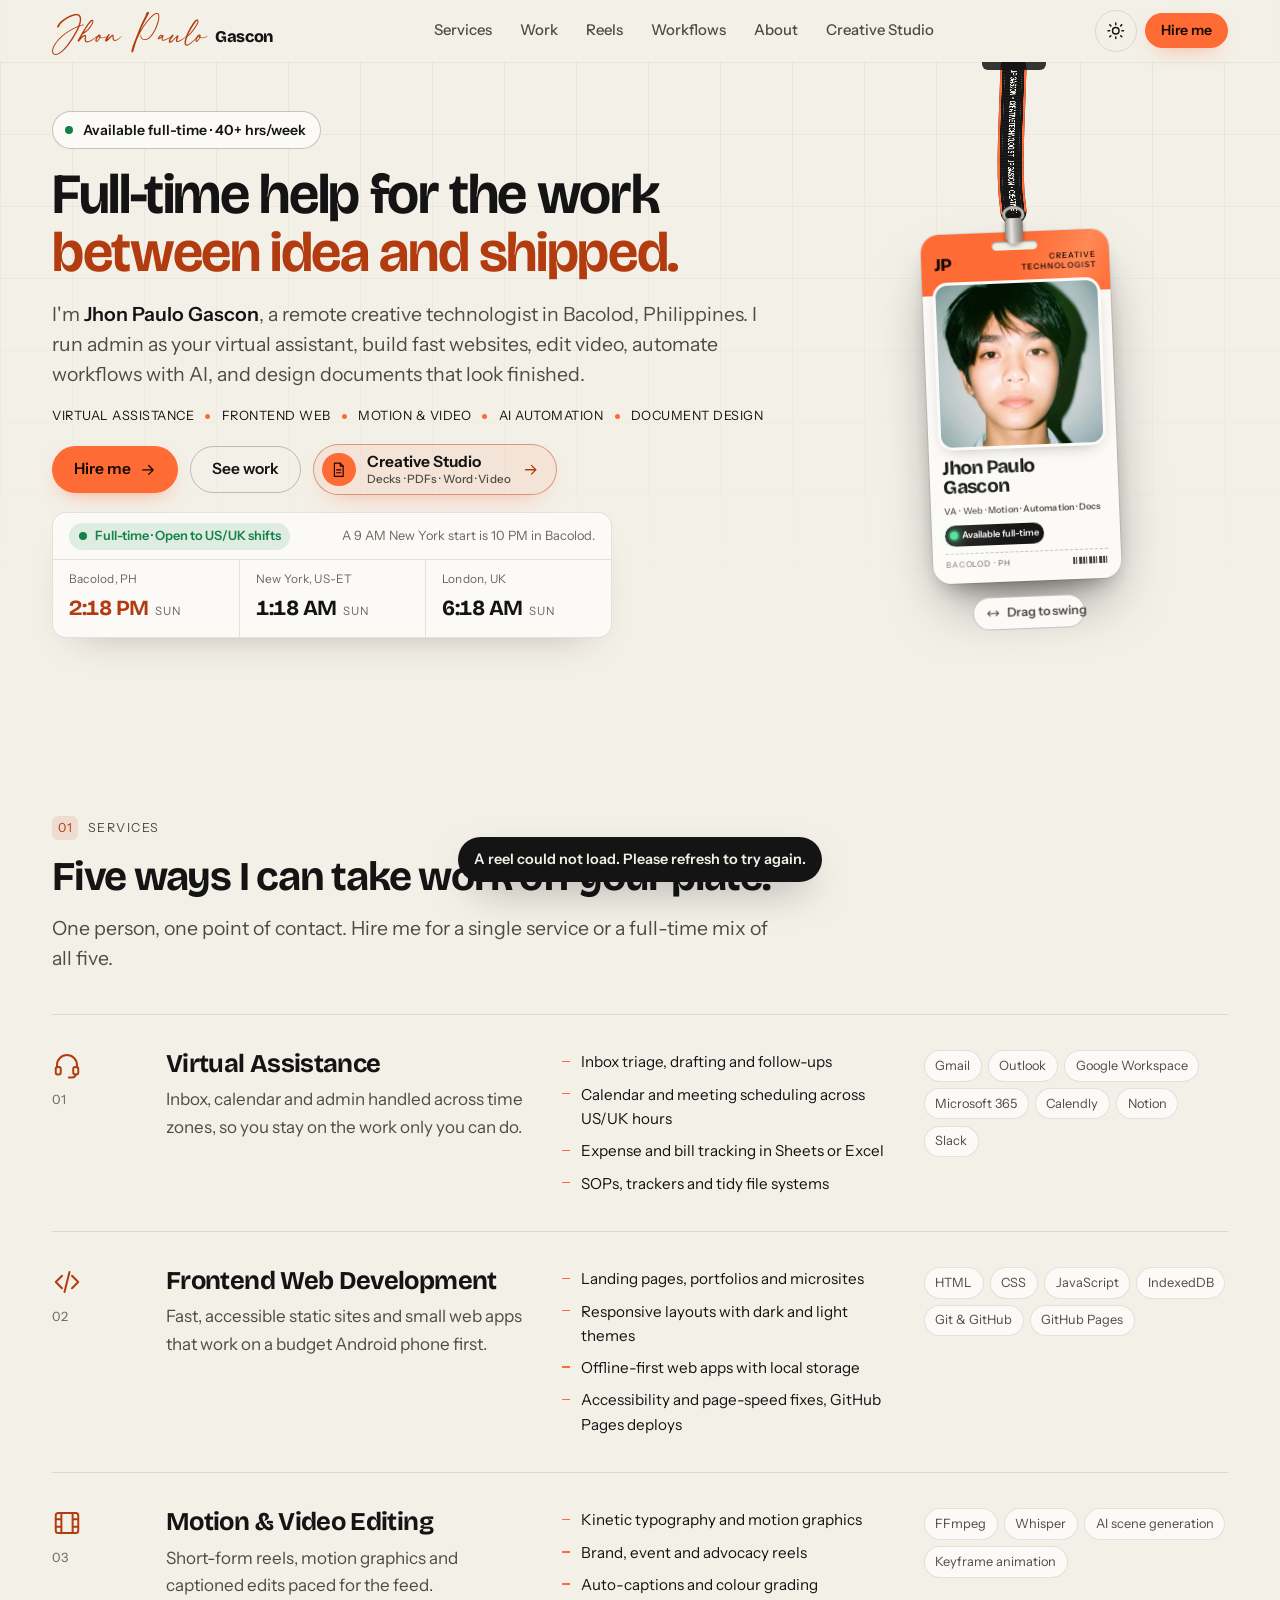
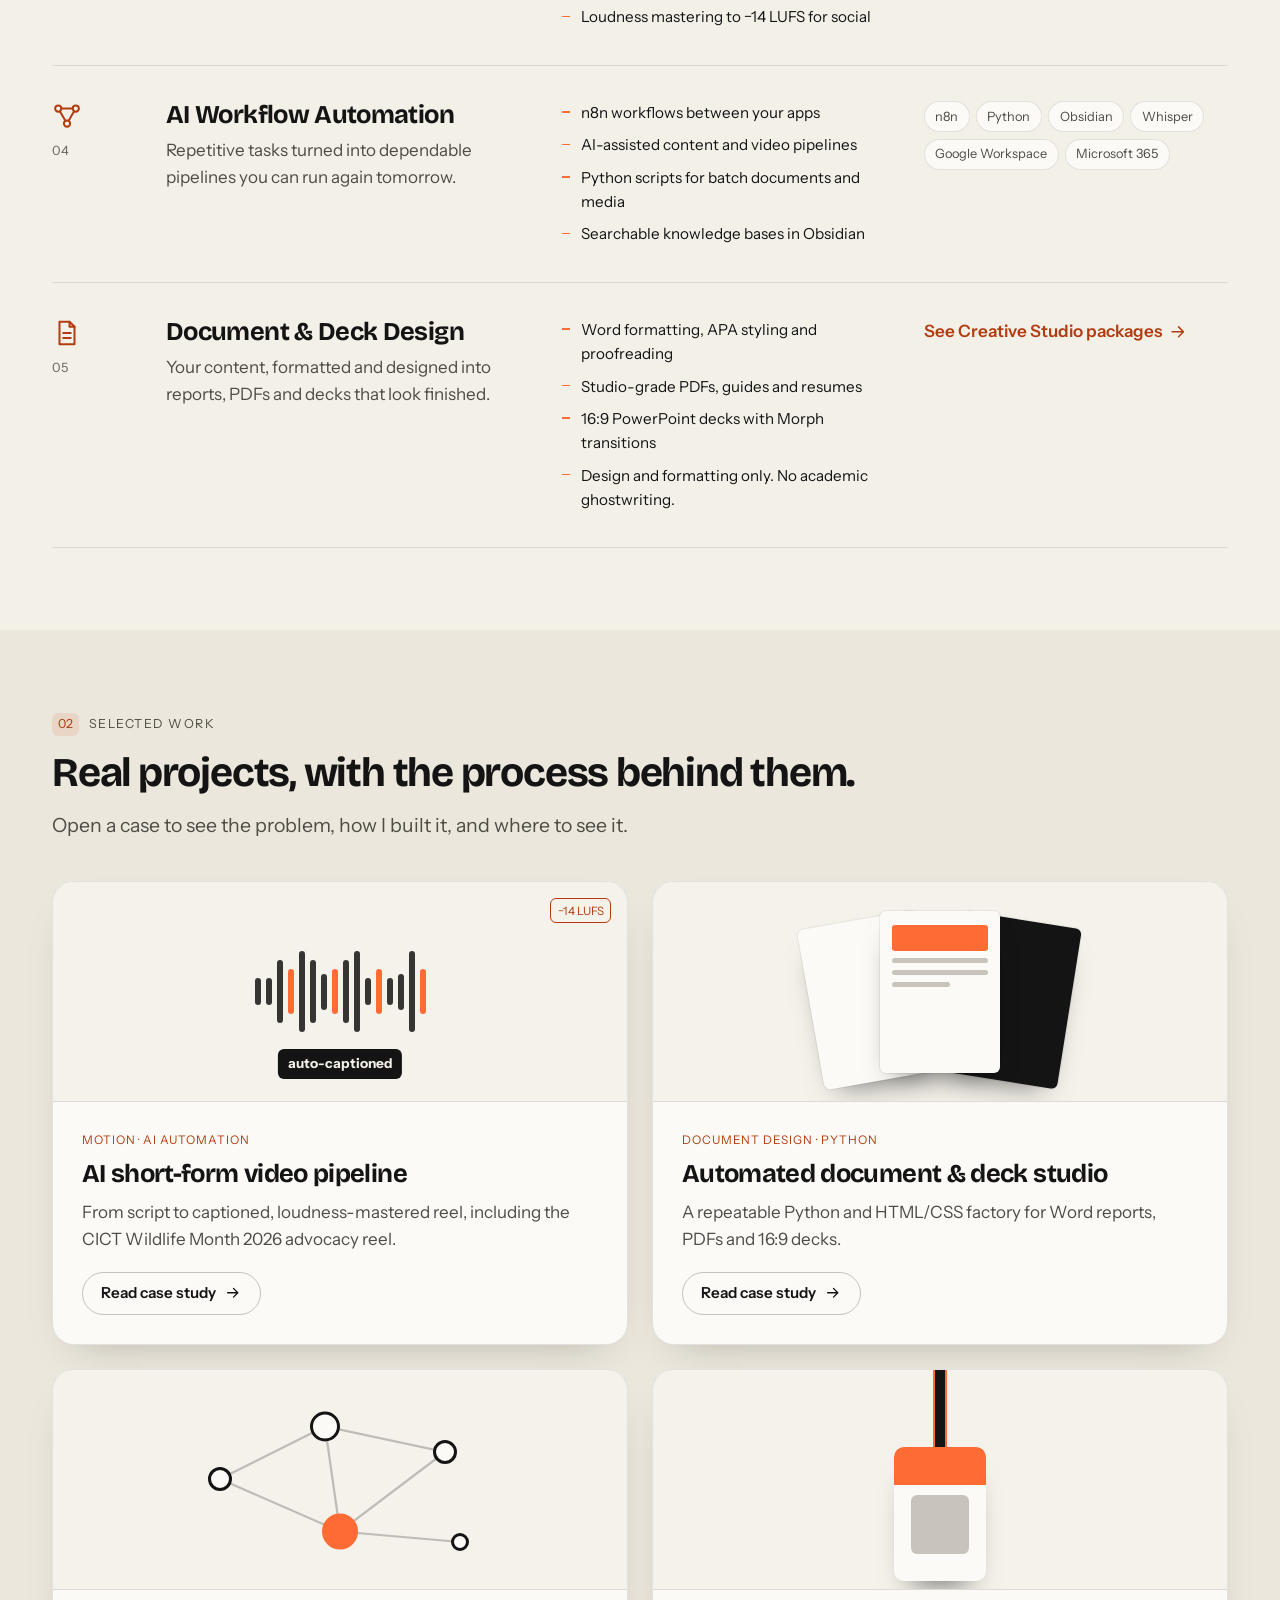
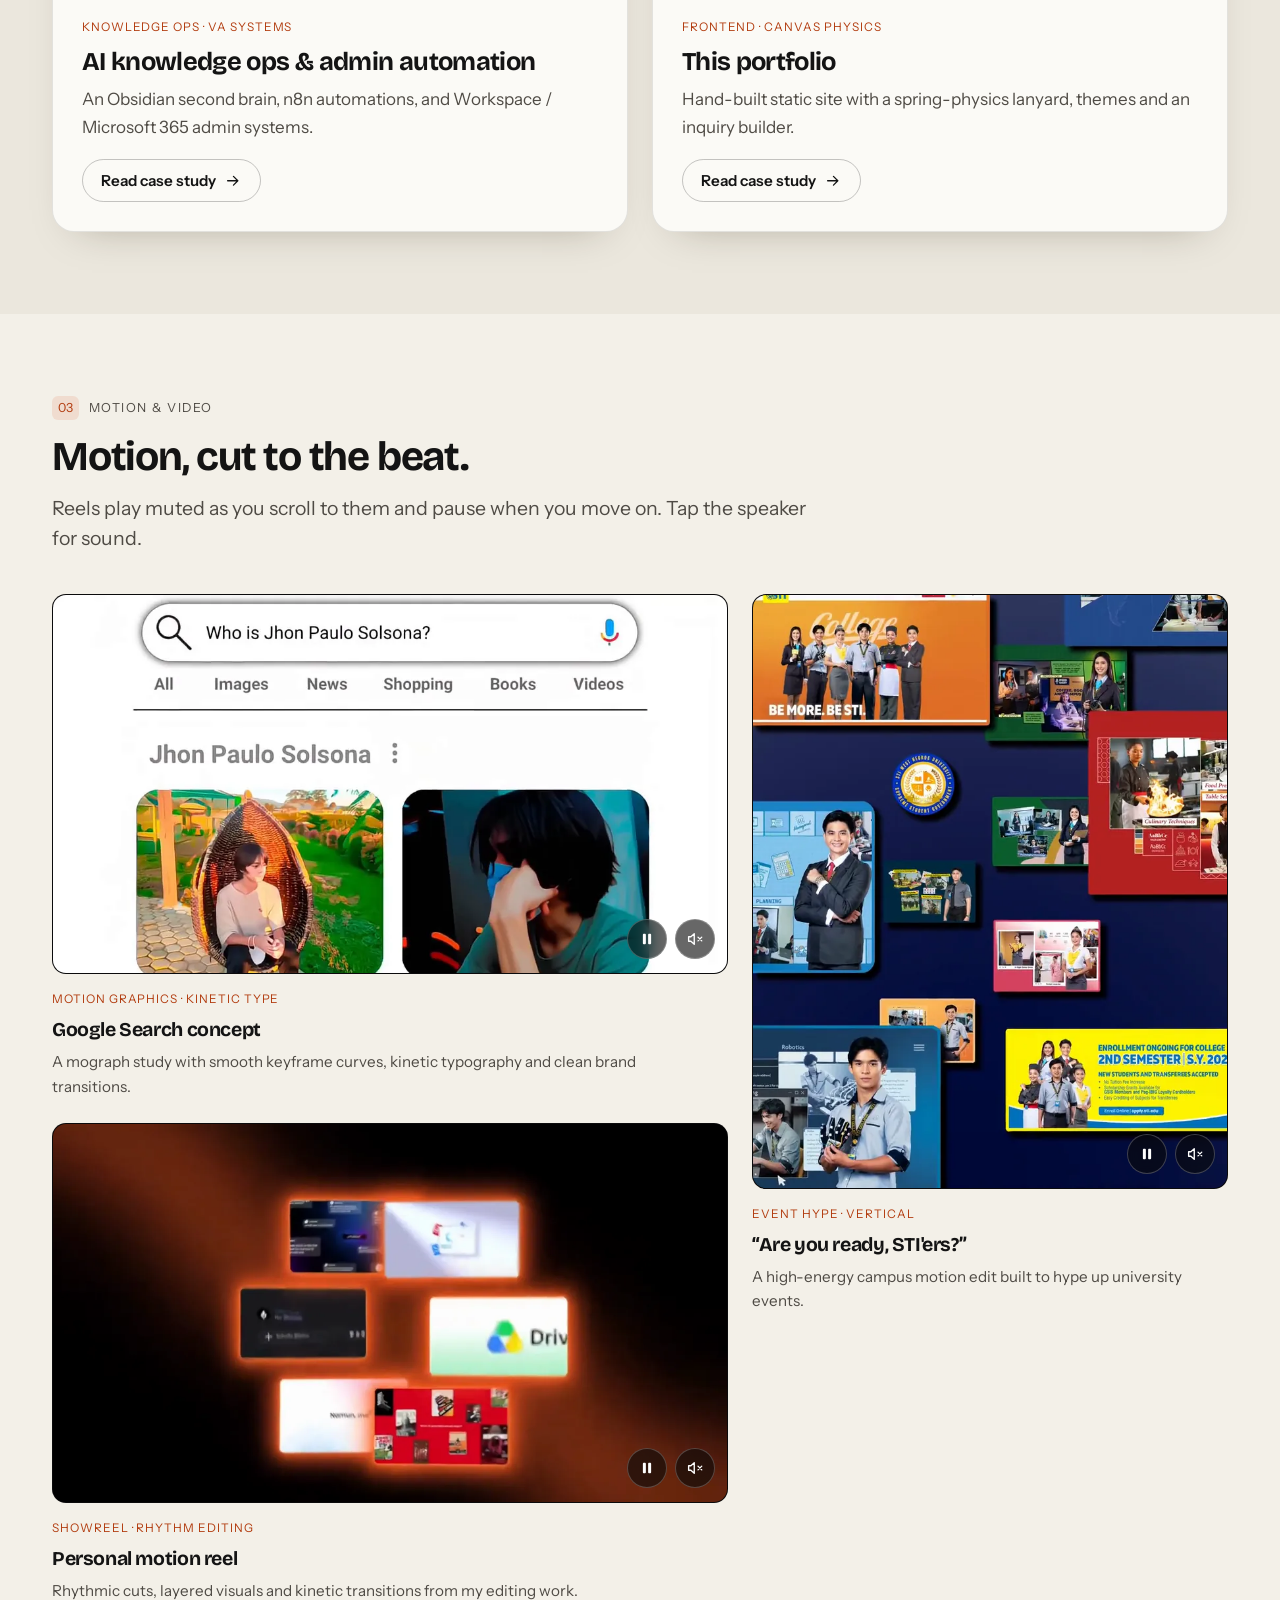
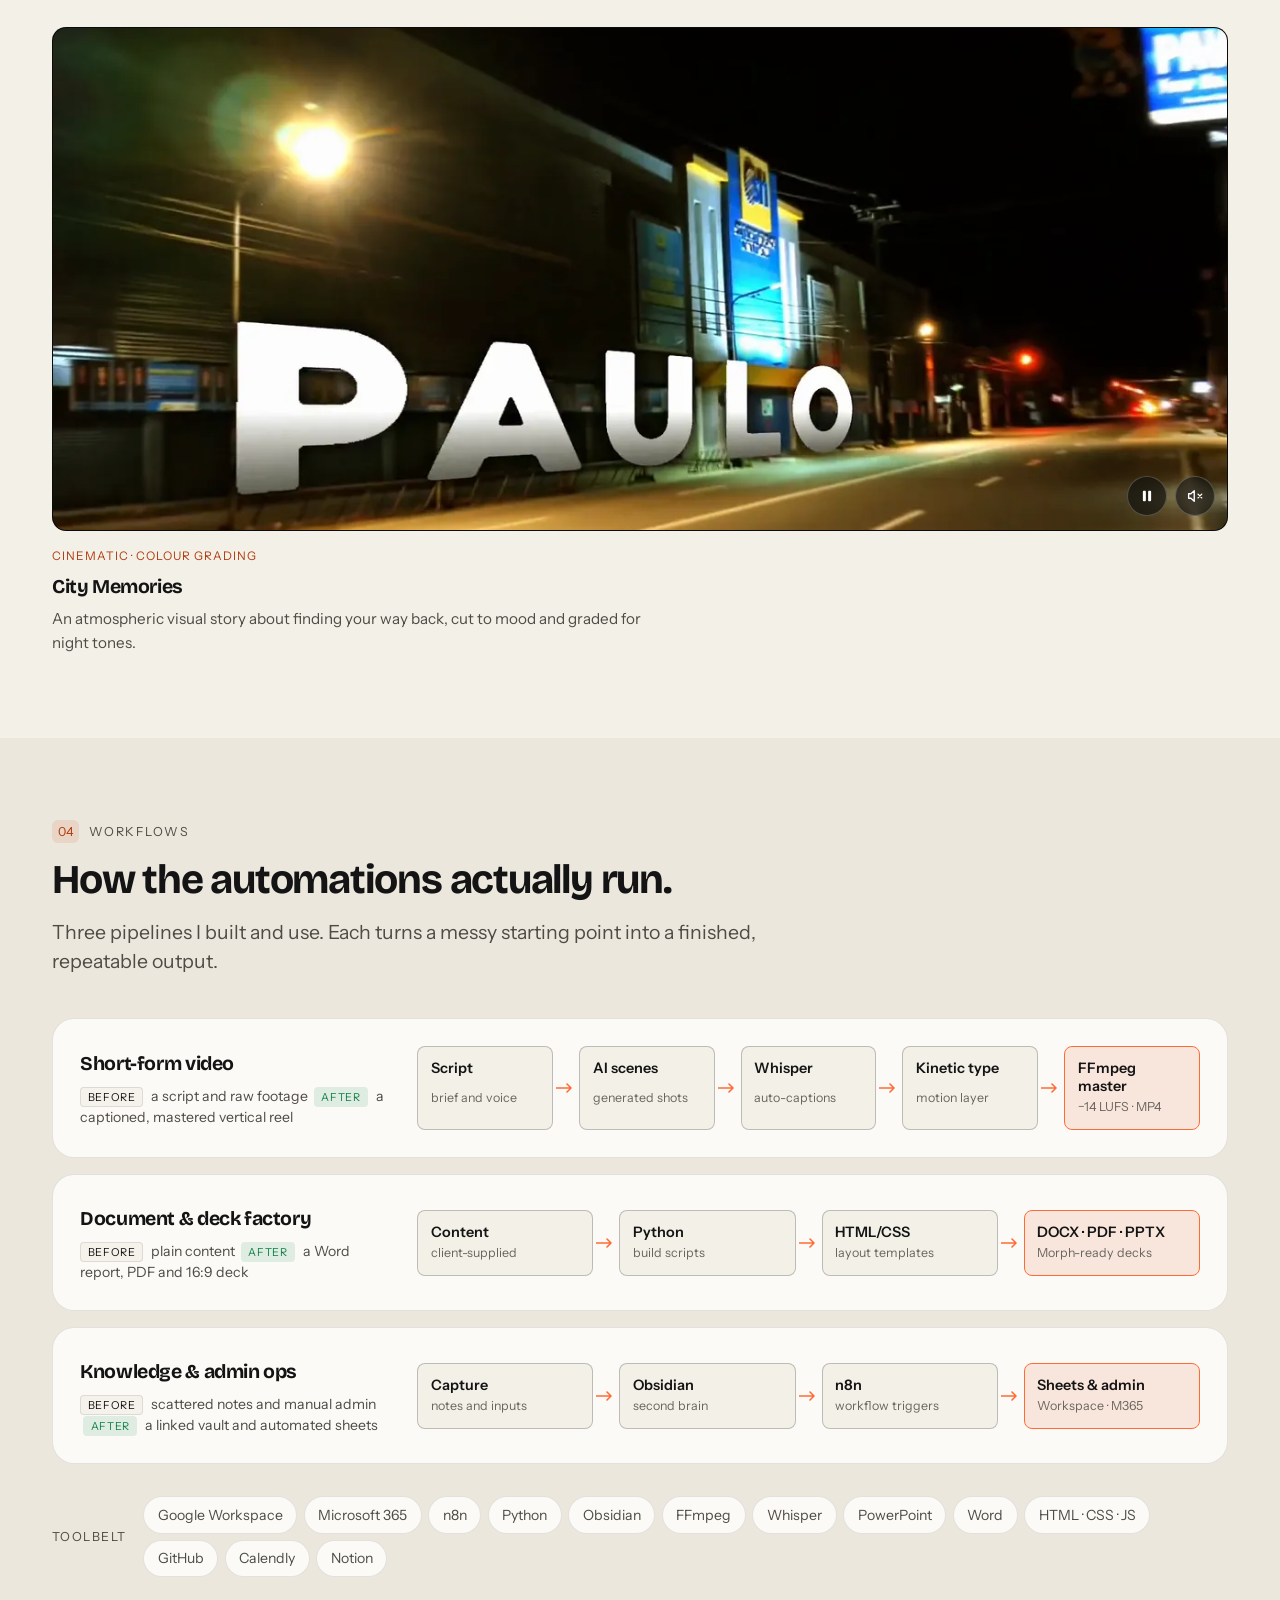
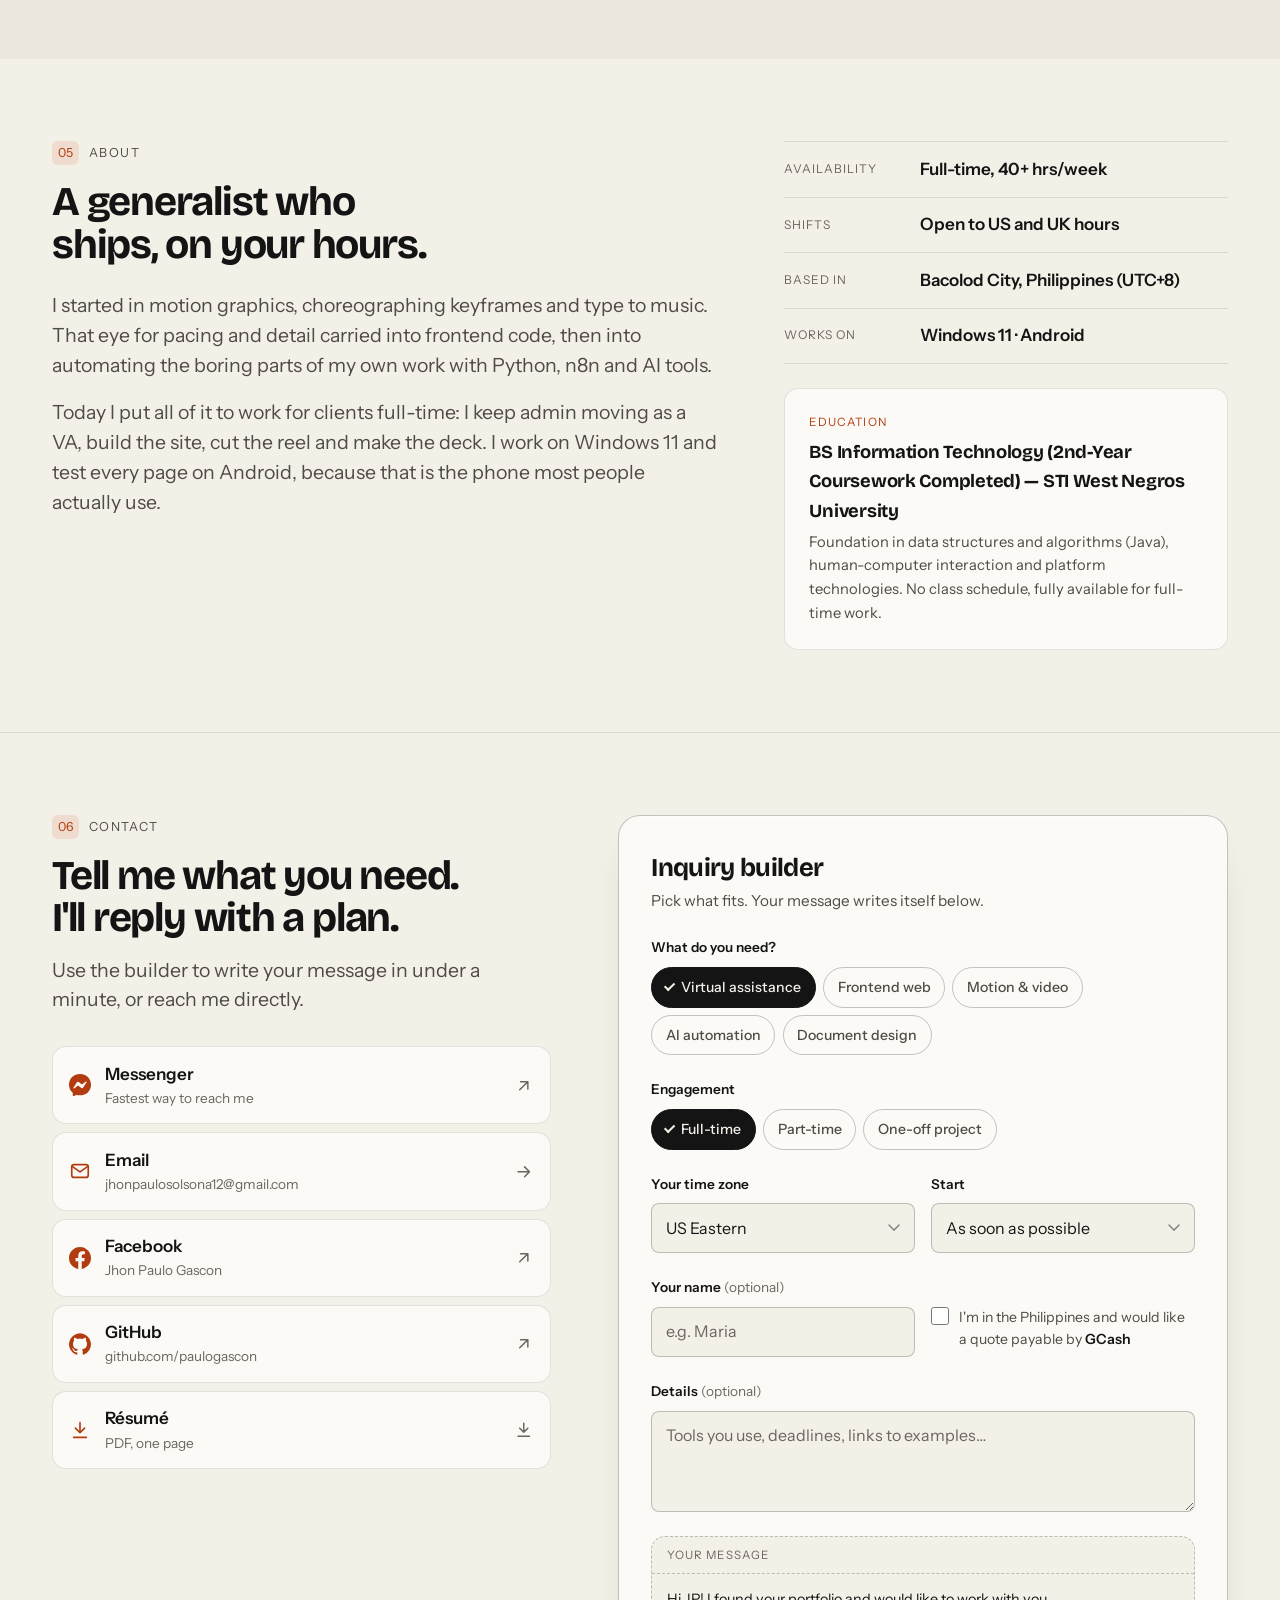
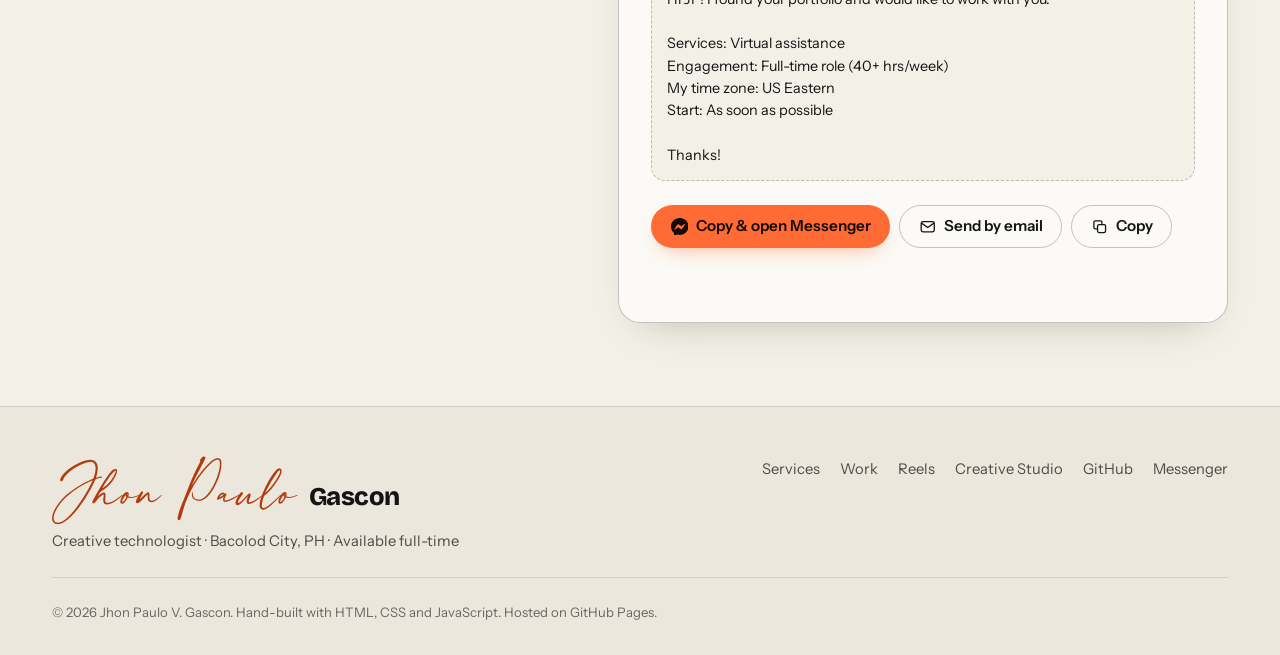
==== commit 0e932526: "Add Creative Studio shortcut to hero and remove unused style.css Adds a highlighted Creative Studio " ====
--- a/index.html
+++ b/index.html
@@ -175,6 +175,14 @@
                     <div class="hero-actions">
                         <a href="#contact" class="btn btn-primary btn-lg">Hire me <svg class="icon" aria-hidden="true"><use href="#i-arrow"/></svg></a>
                         <a href="#work" class="btn btn-ghost btn-lg">See work</a>
+                        <a href="freelance/" class="btn btn-studio">
+                            <span class="btn-studio-mark" aria-hidden="true"><svg class="icon"><use href="#i-doc"/></svg></span>
+                            <span class="btn-studio-text">
+                                <span class="btn-studio-label">Creative Studio</span>
+                                <span class="btn-studio-sub">Decks · PDFs · Word · Video</span>
+                            </span>
+                            <svg class="icon btn-studio-arrow" aria-hidden="true"><use href="#i-arrow"/></svg>
+                        </a>
                     </div>
 
                     <!-- Feature 2: live availability clock -->
--- a/css/home.css
+++ b/css/home.css
@@ -65,6 +65,9 @@
     --header-bg: rgba(14, 15, 17, 0.78);
     --card-paper: #f4f1ea;
     --card-ink: #141414;
+    --studio-bg: rgba(255, 107, 53, 0.1);
+    --studio-line: rgba(255, 107, 53, 0.5);
+    --studio-sheen: rgba(255, 255, 255, 0.13);
     color-scheme: dark;
 }
 
@@ -88,6 +91,9 @@
     --header-bg: rgba(243, 240, 232, 0.82);
     --card-paper: #fbfaf6;
     --card-ink: #141414;
+    --studio-bg: rgba(255, 107, 53, 0.09);
+    --studio-line: rgba(178, 60, 15, 0.45);
+    --studio-sheen: rgba(255, 255, 255, 0.75);
     color-scheme: light;
 }
 
@@ -535,7 +541,58 @@
     background: var(--accent);
 }
 
-.hero-actions { display: flex; flex-wrap: wrap; gap: 0.75rem; }
+.hero-actions { display: flex; flex-wrap: wrap; align-items: center; gap: 0.75rem; }
+
+/* Creative Studio shortcut: tinted pill with a two-line label and a slow sheen (transform only) */
+.btn-studio {
+    --btn-pad-y: 0.5rem;
+    --btn-pad-x: 1.05rem;
+    padding-left: 0.5rem;
+    gap: 0.7rem;
+    overflow: hidden;
+    isolation: isolate;
+    text-align: left;
+    color: var(--text);
+    background: var(--studio-bg);
+    border-color: var(--studio-line);
+    box-shadow: 0 10px 26px -18px rgba(255, 107, 53, 0.9);
+}
+.btn-studio::after {
+    content: "";
+    position: absolute;
+    inset: -1px;
+    z-index: -1;
+    background: linear-gradient(105deg, transparent 38%, var(--studio-sheen) 50%, transparent 62%);
+    transform: translateX(-110%);
+    animation: studio-sheen 6s var(--ease-out) 1.4s infinite;
+    pointer-events: none;
+    will-change: transform;
+}
+.btn-studio:hover {
+    transform: translateY(-2px);
+    border-color: var(--accent);
+    box-shadow: 0 16px 30px -16px rgba(255, 107, 53, 0.95);
+}
+.btn-studio:active { transform: translateY(0) scale(0.97); }
+.btn-studio-mark {
+    display: inline-grid;
+    place-items: center;
+    flex: none;
+    width: 2.1rem;
+    height: 2.1rem;
+    border-radius: 50%;
+    background: var(--accent);
+    color: var(--on-accent);
+}
+.btn-studio-mark .icon { width: 1.1rem; height: 1.1rem; }
+.btn-studio-text { display: grid; gap: 0.1rem; line-height: 1.15; }
+.btn-studio-label { font-size: 0.97rem; font-weight: 650; }
+.btn-studio-sub { font-size: 0.72rem; font-weight: 500; letter-spacing: 0.01em; color: var(--muted); }
+.btn-studio-arrow { color: var(--accent-text); }
+@keyframes studio-sheen {
+    0% { transform: translateX(-110%); }
+    35%, 100% { transform: translateX(110%); }
+}
 
 /* Feature 2: clock */
 .clock-card {
@@ -1371,6 +1428,8 @@
 }
 @media (max-width: 520px) {
     .hero-actions .btn { flex: 1 1 auto; }
+    .hero-actions .btn-studio { flex-basis: 100%; justify-content: flex-start; }
+    .btn-studio-arrow { margin-left: auto; }
     .clock-cell { padding: 0.7rem 0.65rem 0.8rem; }
     .clock-cell dt { font-size: 0.68rem; white-space: nowrap; }
     .clock-cell dd { flex-direction: column; align-items: flex-start; gap: 0; }
@@ -1382,6 +1441,8 @@
 /* ---------- Reduced motion ---------- */
 @media (prefers-reduced-motion: reduce) {
     html { scroll-behavior: auto; }
+    .btn-studio::after { animation: none; transform: translateX(-110%); }
+    .btn-studio:hover { transform: none; }
     *, *::before, *::after {
         animation-duration: 0.001ms !important;
         animation-iteration-count: 1 !important;
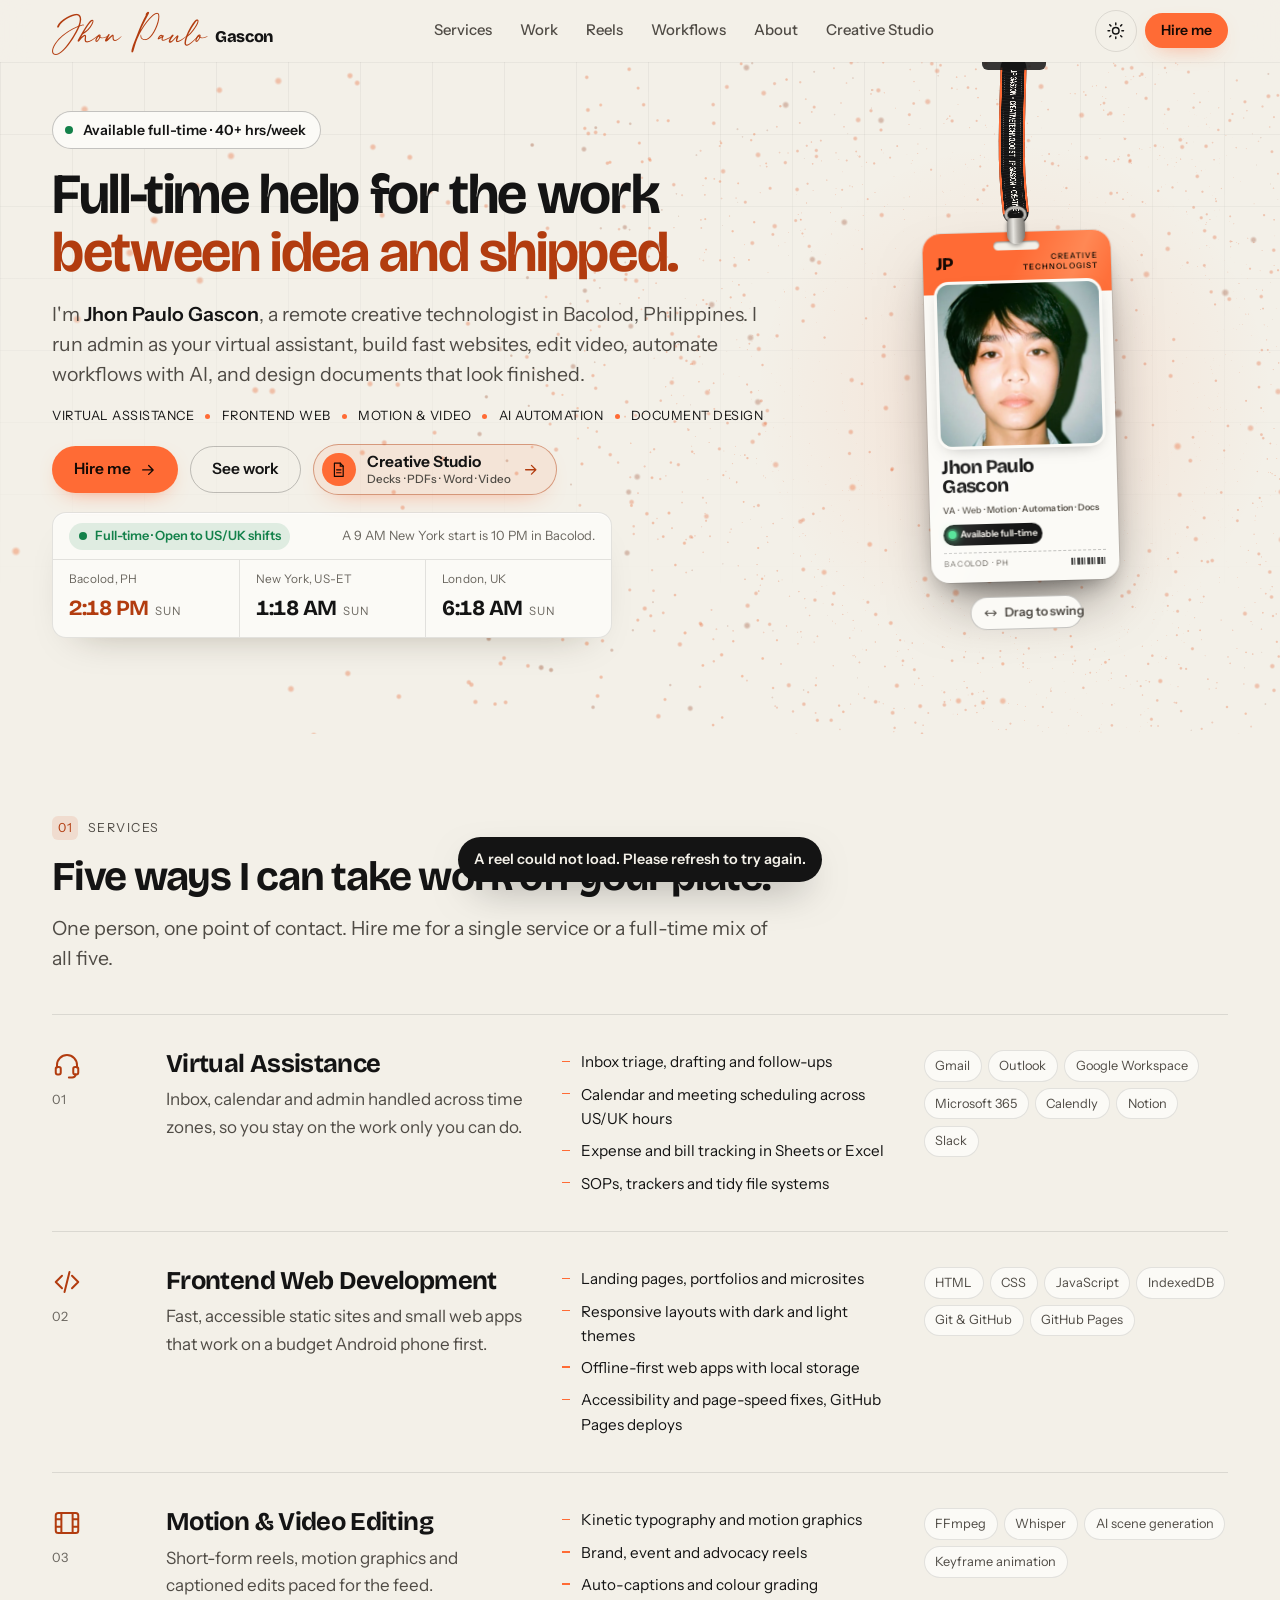
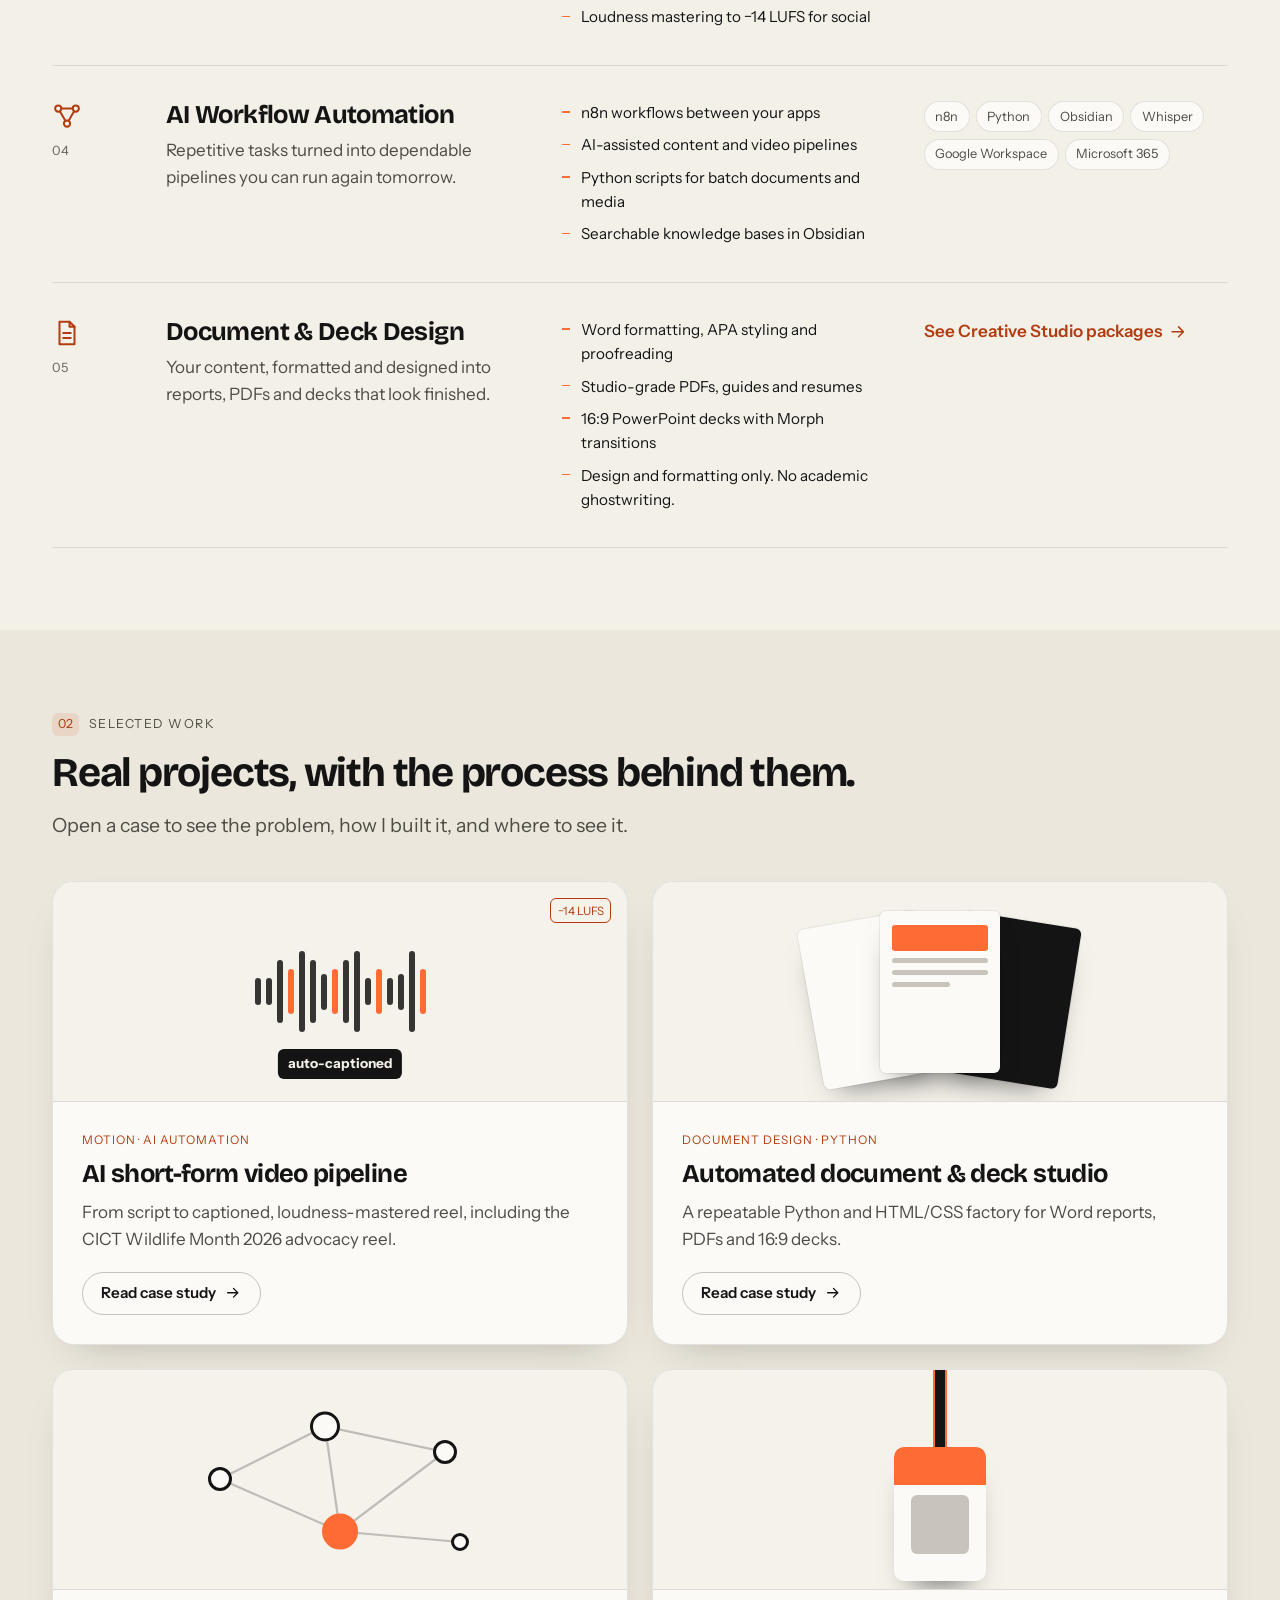
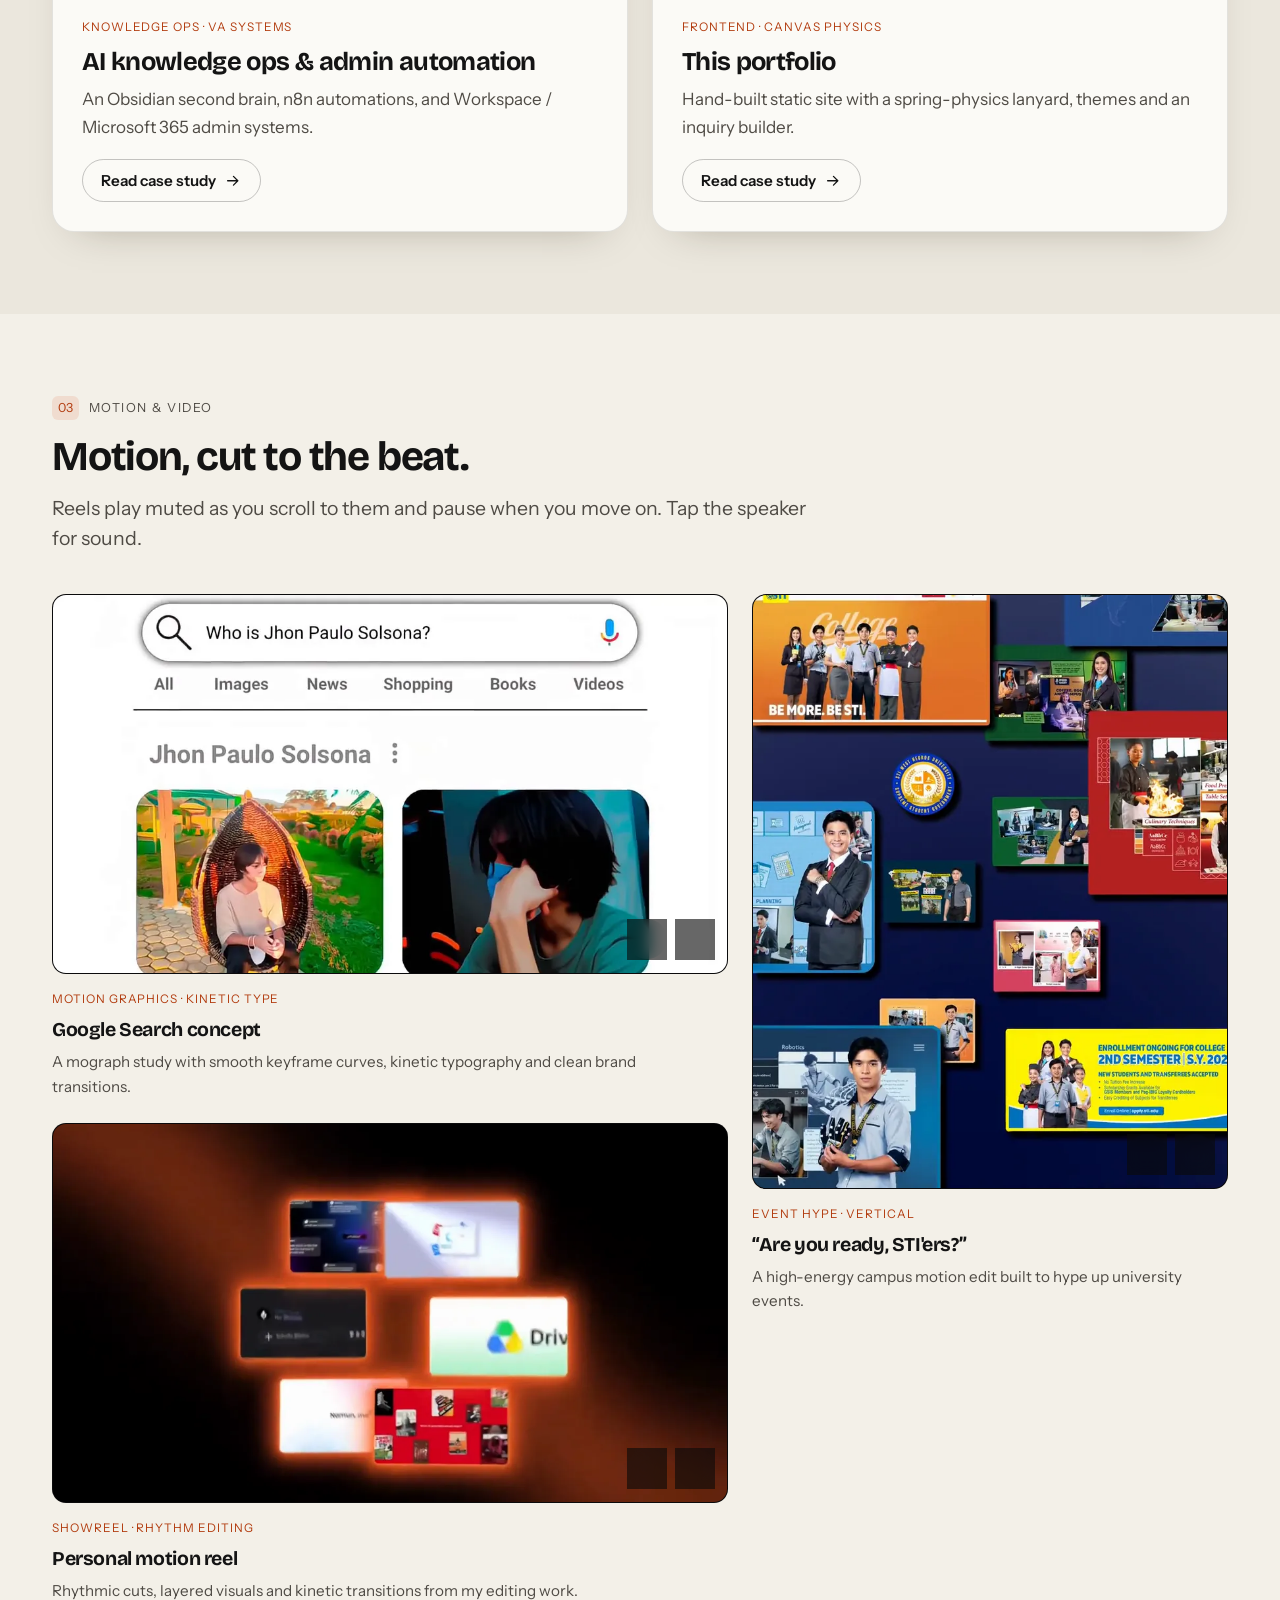
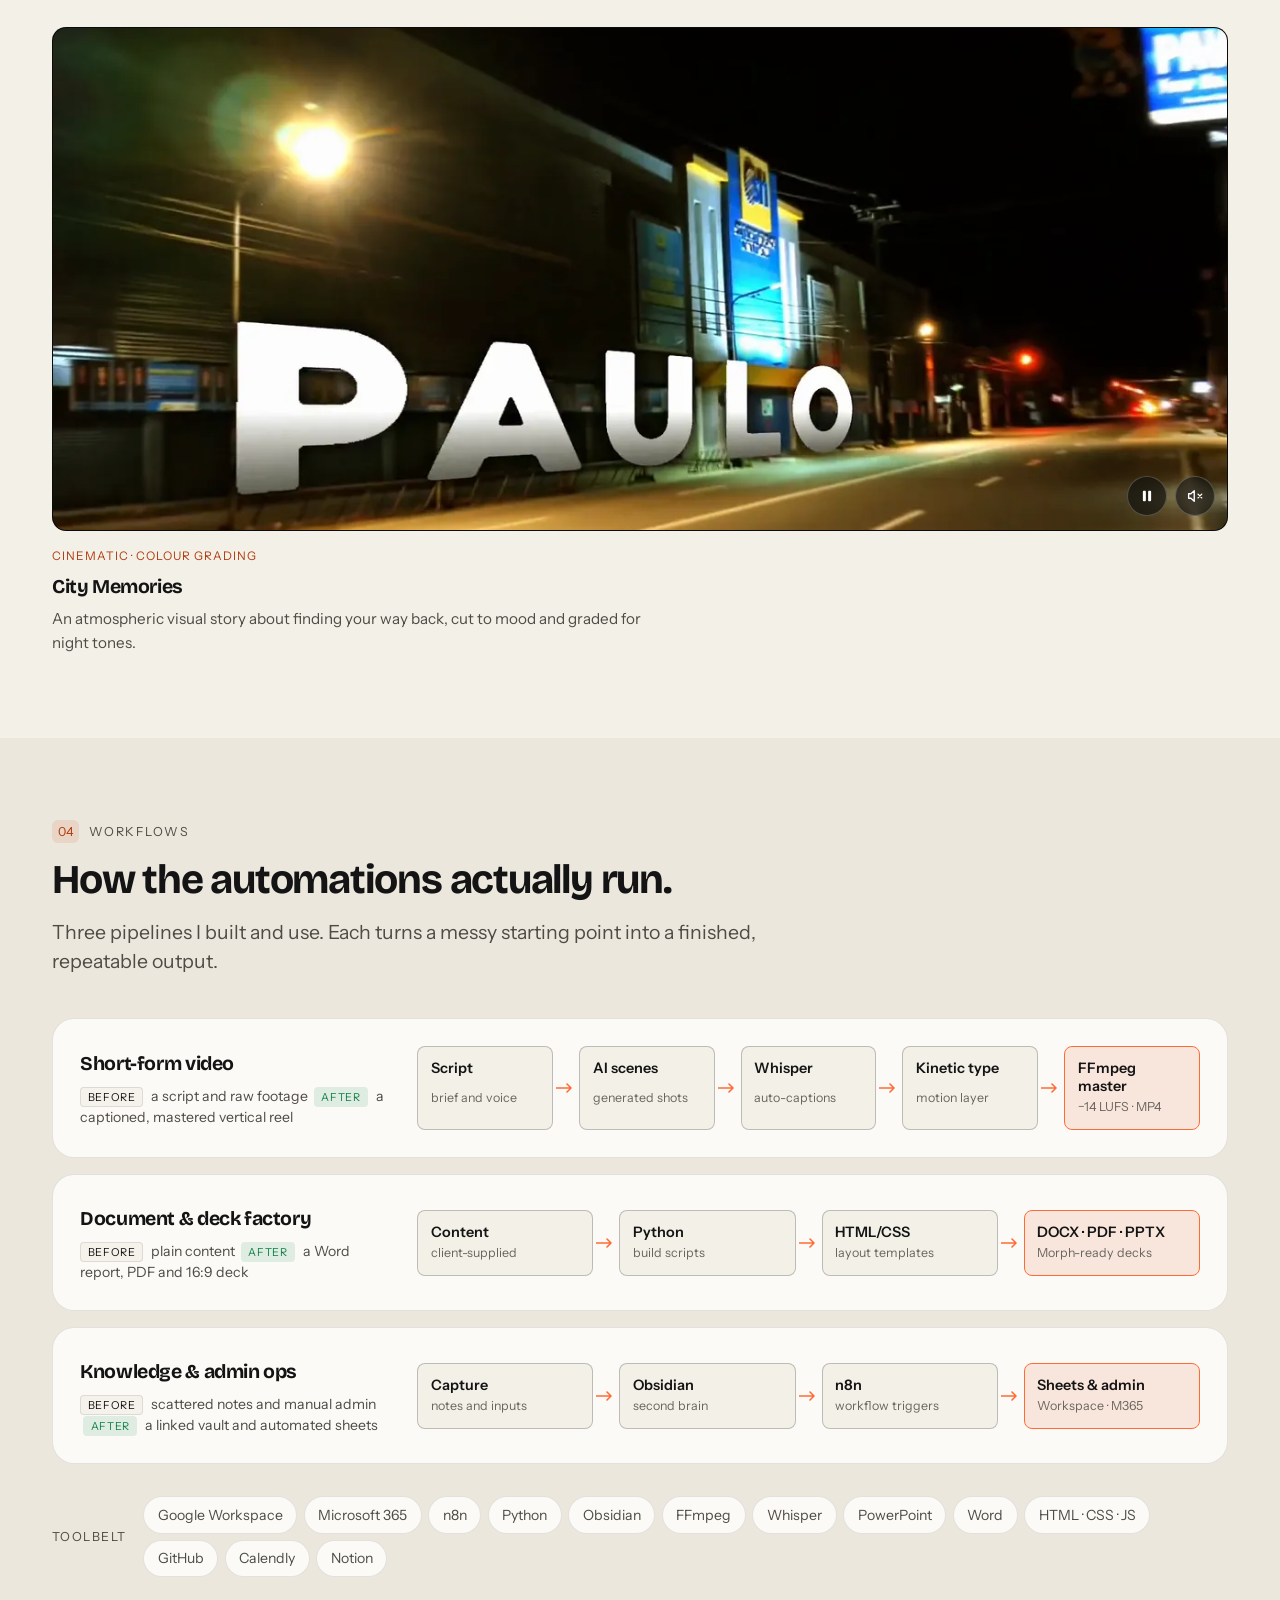
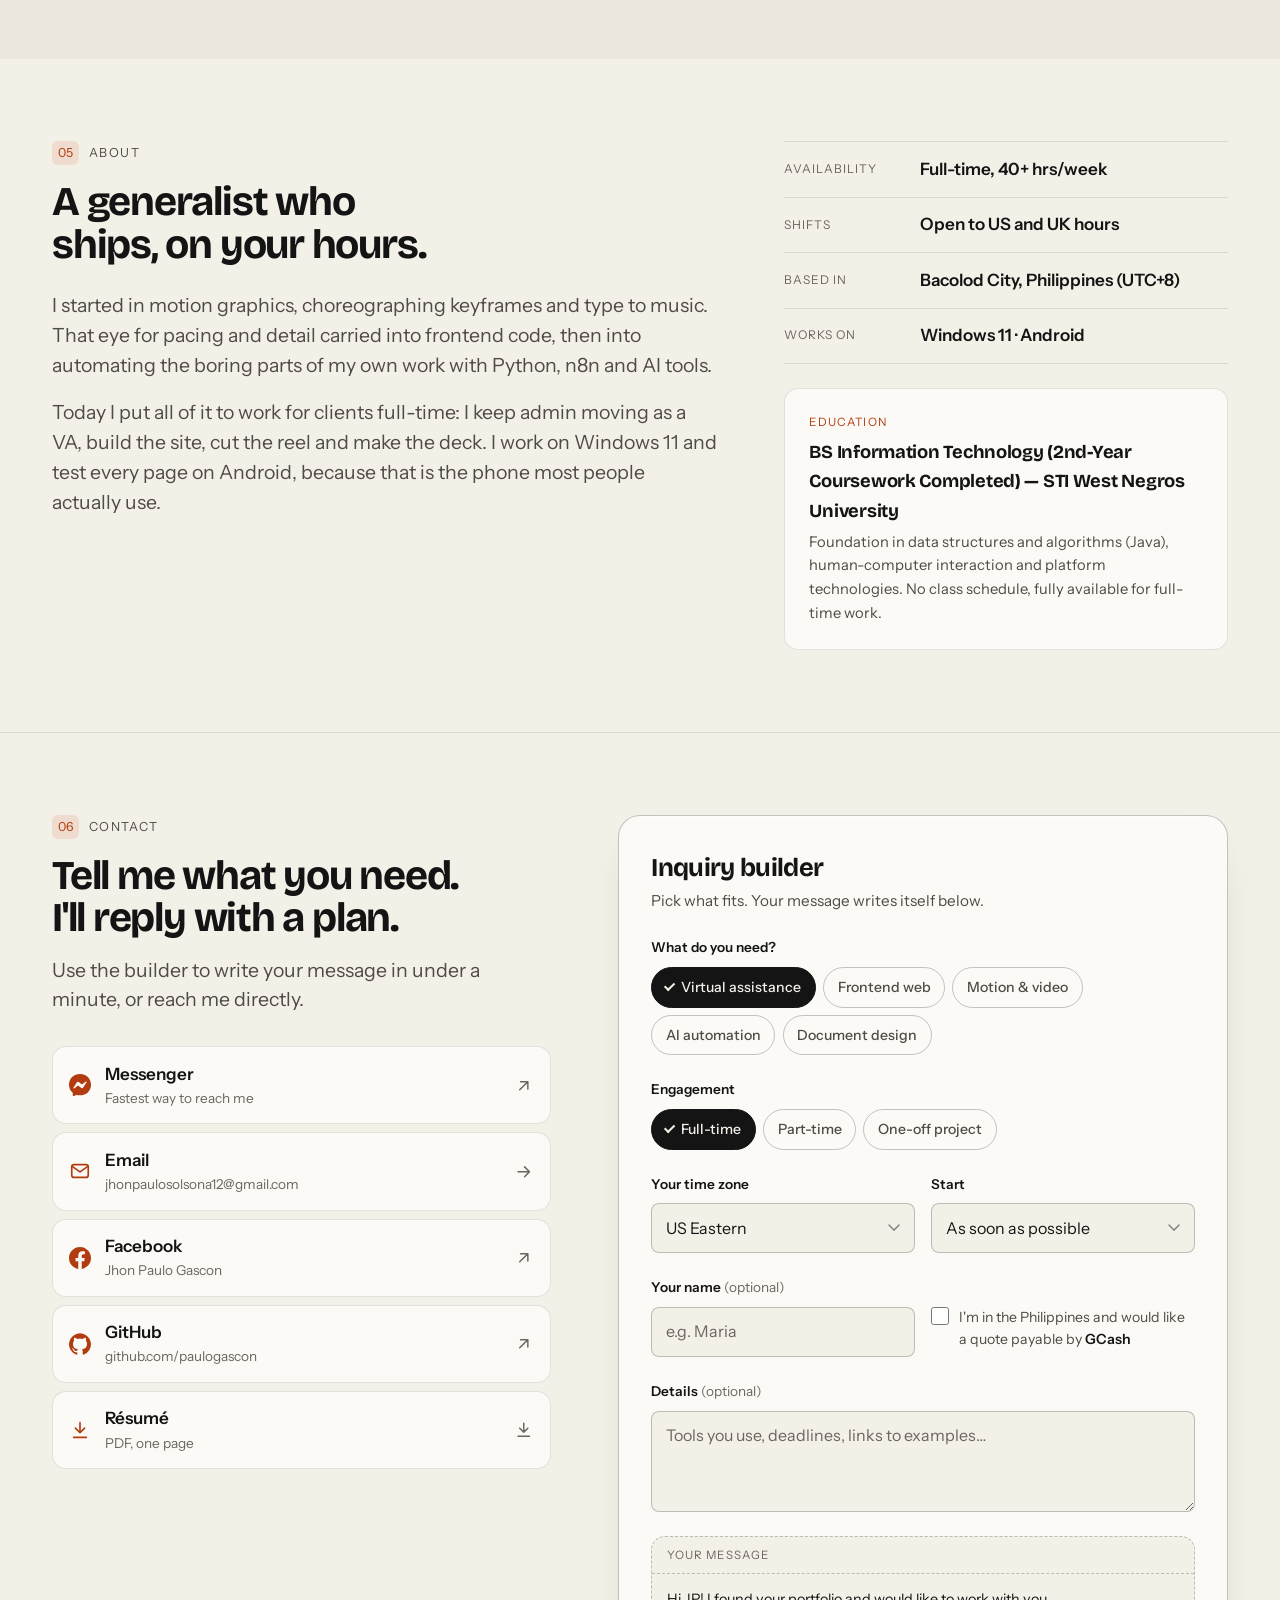
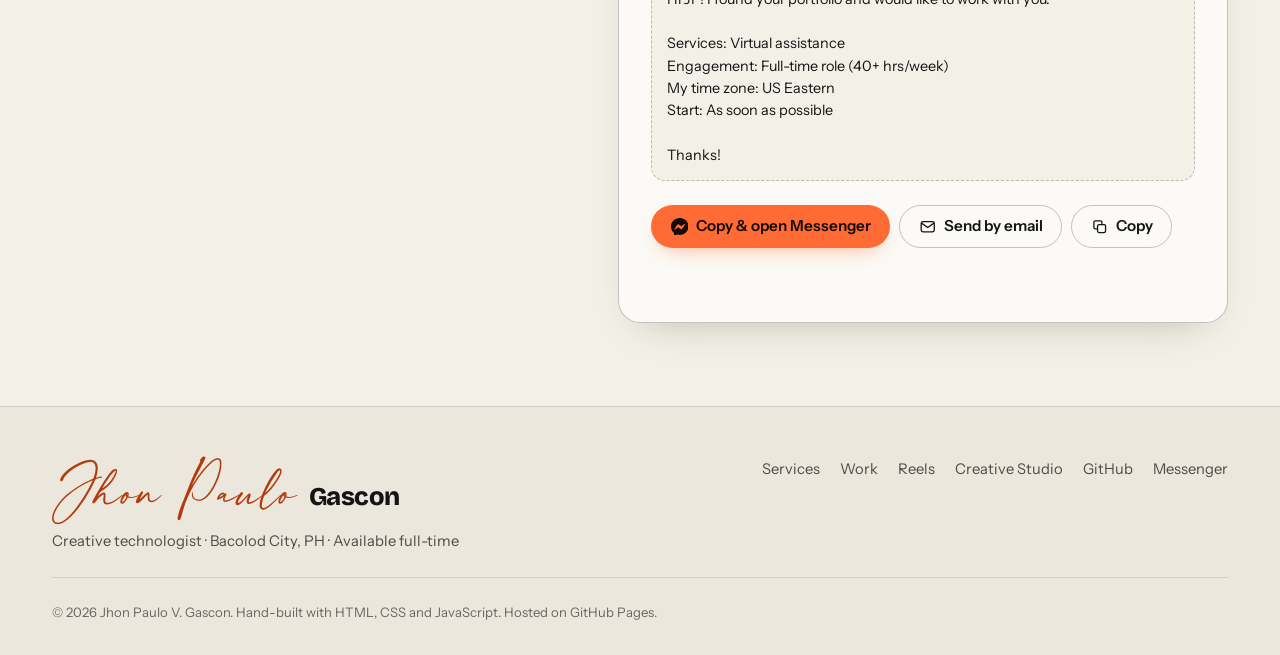
==== commit 1504be4f: "Add WebGL particle globe behind the hero ID card Raw WebGL (no library) noise-morphed particle spher" ====
--- a/index.html
+++ b/index.html
@@ -149,6 +149,7 @@
     <main id="main" tabindex="-1">
         <!-- ============ 1a Hero ============ -->
         <section class="hero" id="top" aria-labelledby="heroTitle">
+            <div class="hero-fx" id="heroFx" aria-hidden="true"></div>
             <div class="wrap hero-grid">
                 <div class="hero-copy">
                     <p class="status-pill">
@@ -774,10 +775,10 @@
             <h2 id="case-site-title">This portfolio</h2>
             <div class="case-grid">
                 <section><h3>Problem</h3><p>A portfolio has to load fast on mobile data, read well in dark and light mode, and still show some personality in the first few seconds.</p></section>
-                <section><h3>Process</h3><p>Pure static HTML, CSS and JavaScript on GitHub Pages, with no framework or build step. The hanging ID card runs on a custom Verlet spring-physics simulation drawn to canvas, with mouse, touch and keyboard control and a lighter mode for low-end Android phones.</p></section>
+                <section><h3>Process</h3><p>Pure static HTML, CSS and JavaScript on GitHub Pages, with no framework or build step. The hanging ID card runs on a custom Verlet spring-physics simulation drawn to canvas, with mouse, touch and keyboard control and a lighter mode for low-end Android phones. Behind it, a particle globe written in raw WebGL shaders (no library) morphs with 3D noise and reacts to the cursor, touch, phone tilt and scroll, then pauses whenever it's off-screen.</p></section>
                 <section><h3>Result</h3><p>A responsive, accessible site with a skip link, visible focus states, reduced-motion support, lazy-loaded reels that play only while on screen, and the inquiry builder you can try below.</p></section>
             </div>
-            <ul class="tool-chips"><li>HTML</li><li>CSS</li><li>JavaScript</li><li>Canvas 2D</li><li>Verlet physics</li><li>GitHub Pages</li></ul>
+            <ul class="tool-chips"><li>HTML</li><li>CSS</li><li>JavaScript</li><li>Canvas 2D</li><li>WebGL / GLSL</li><li>Verlet physics</li><li>GitHub Pages</li></ul>
             <div class="dialog-actions">
                 <a class="btn btn-primary" href="https://github.com/paulogascon/portfolio" target="_blank" rel="noopener noreferrer"><svg class="icon" aria-hidden="true"><use href="#i-github"/></svg> View the code</a>
             </div>
@@ -787,5 +788,6 @@
     <div class="toast" id="toast" role="status" aria-live="polite"></div>
 
     <script src="js/home.js" defer></script>
+    <script src="js/hero-fx.js" defer></script>
 </body>
 </html>
--- a/css/home.css
+++ b/css/home.css
@@ -475,8 +475,44 @@
     pointer-events: none;
 }
 
+/* Hero FX: WebGL particle globe (js/hero-fx.js). The glow is the static fallback. */
+.hero-fx {
+    --fx-x: 78%;
+    --fx-y: 48%;
+    position: absolute;
+    inset: 0;
+    z-index: 0;
+    pointer-events: none;
+    overflow: hidden;
+}
+.hero-fx::before {
+    content: "";
+    position: absolute;
+    left: var(--fx-x);
+    top: var(--fx-y);
+    width: min(720px, 120vw);
+    aspect-ratio: 1;
+    transform: translate(-50%, -50%);
+    border-radius: 50%;
+    background: radial-gradient(closest-side, var(--fx-glow), transparent 72%);
+    opacity: 0.9;
+}
+.hero-fx-canvas {
+    position: absolute;
+    inset: 0;
+    width: 100%;
+    height: 100%;
+    opacity: 0;
+    transition: opacity 1.2s ease;
+}
+.hero-fx.is-live .hero-fx-canvas { opacity: 1; }
+:root,
+:root[data-theme="dark"] { --fx-glow: rgba(255, 107, 53, 0.16); }
+:root[data-theme="light"] { --fx-glow: rgba(255, 107, 53, 0.13); }
+
 .hero-grid {
     position: relative;
+    z-index: 1;
     display: grid;
     grid-template-columns: minmax(0, 1.25fr) minmax(0, 0.75fr);
     align-items: start;
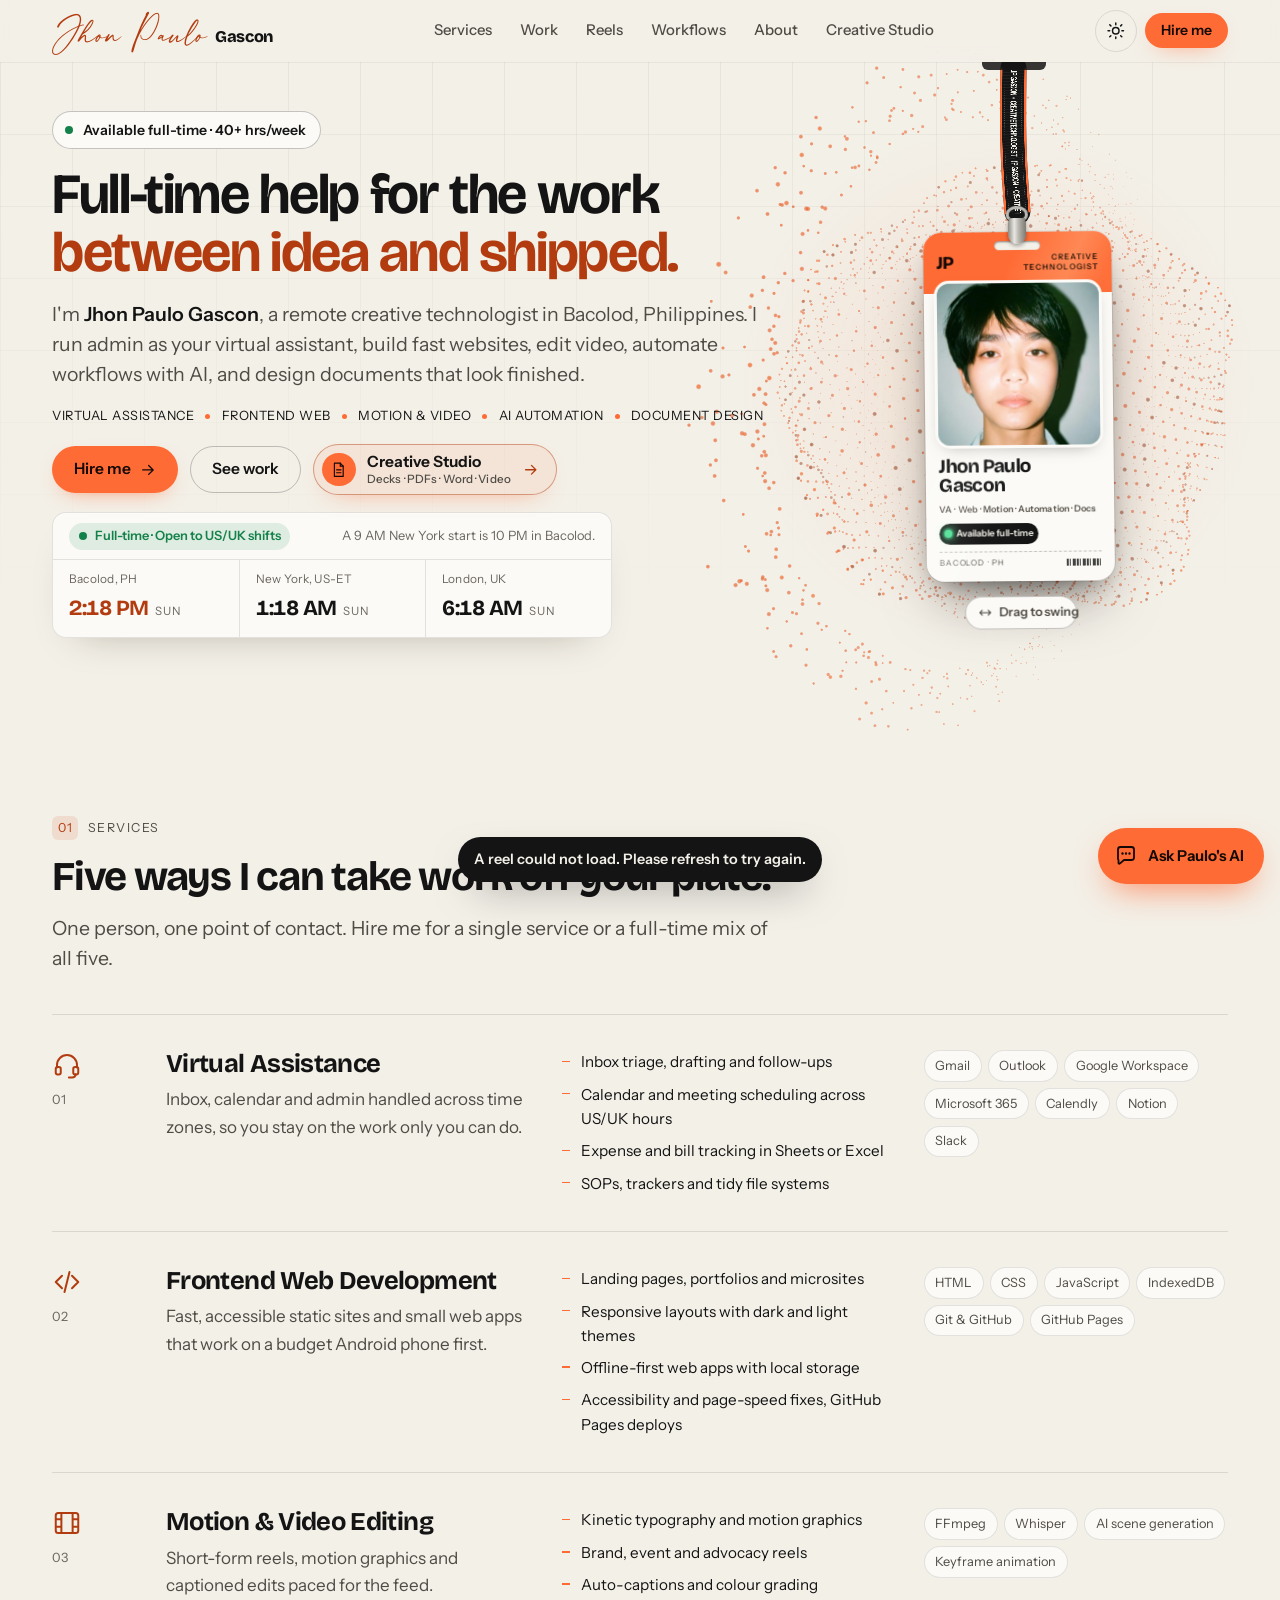
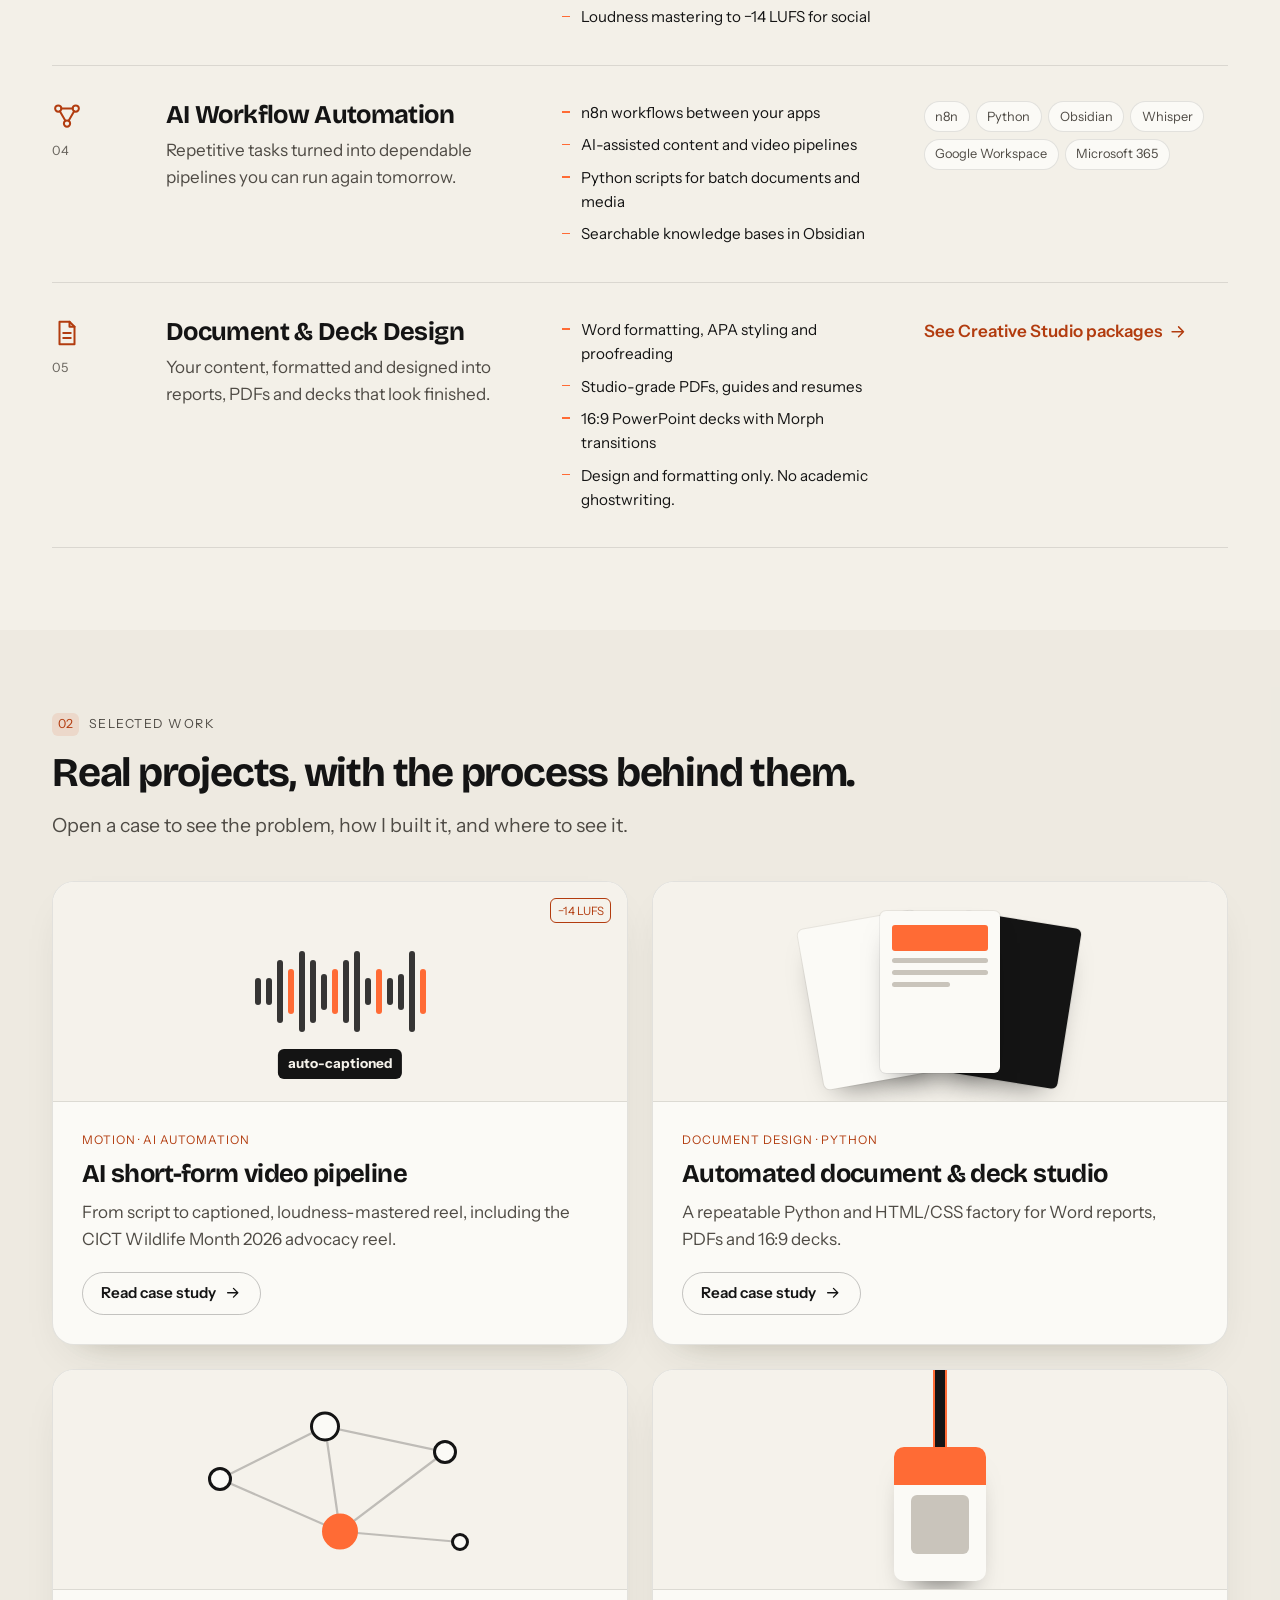
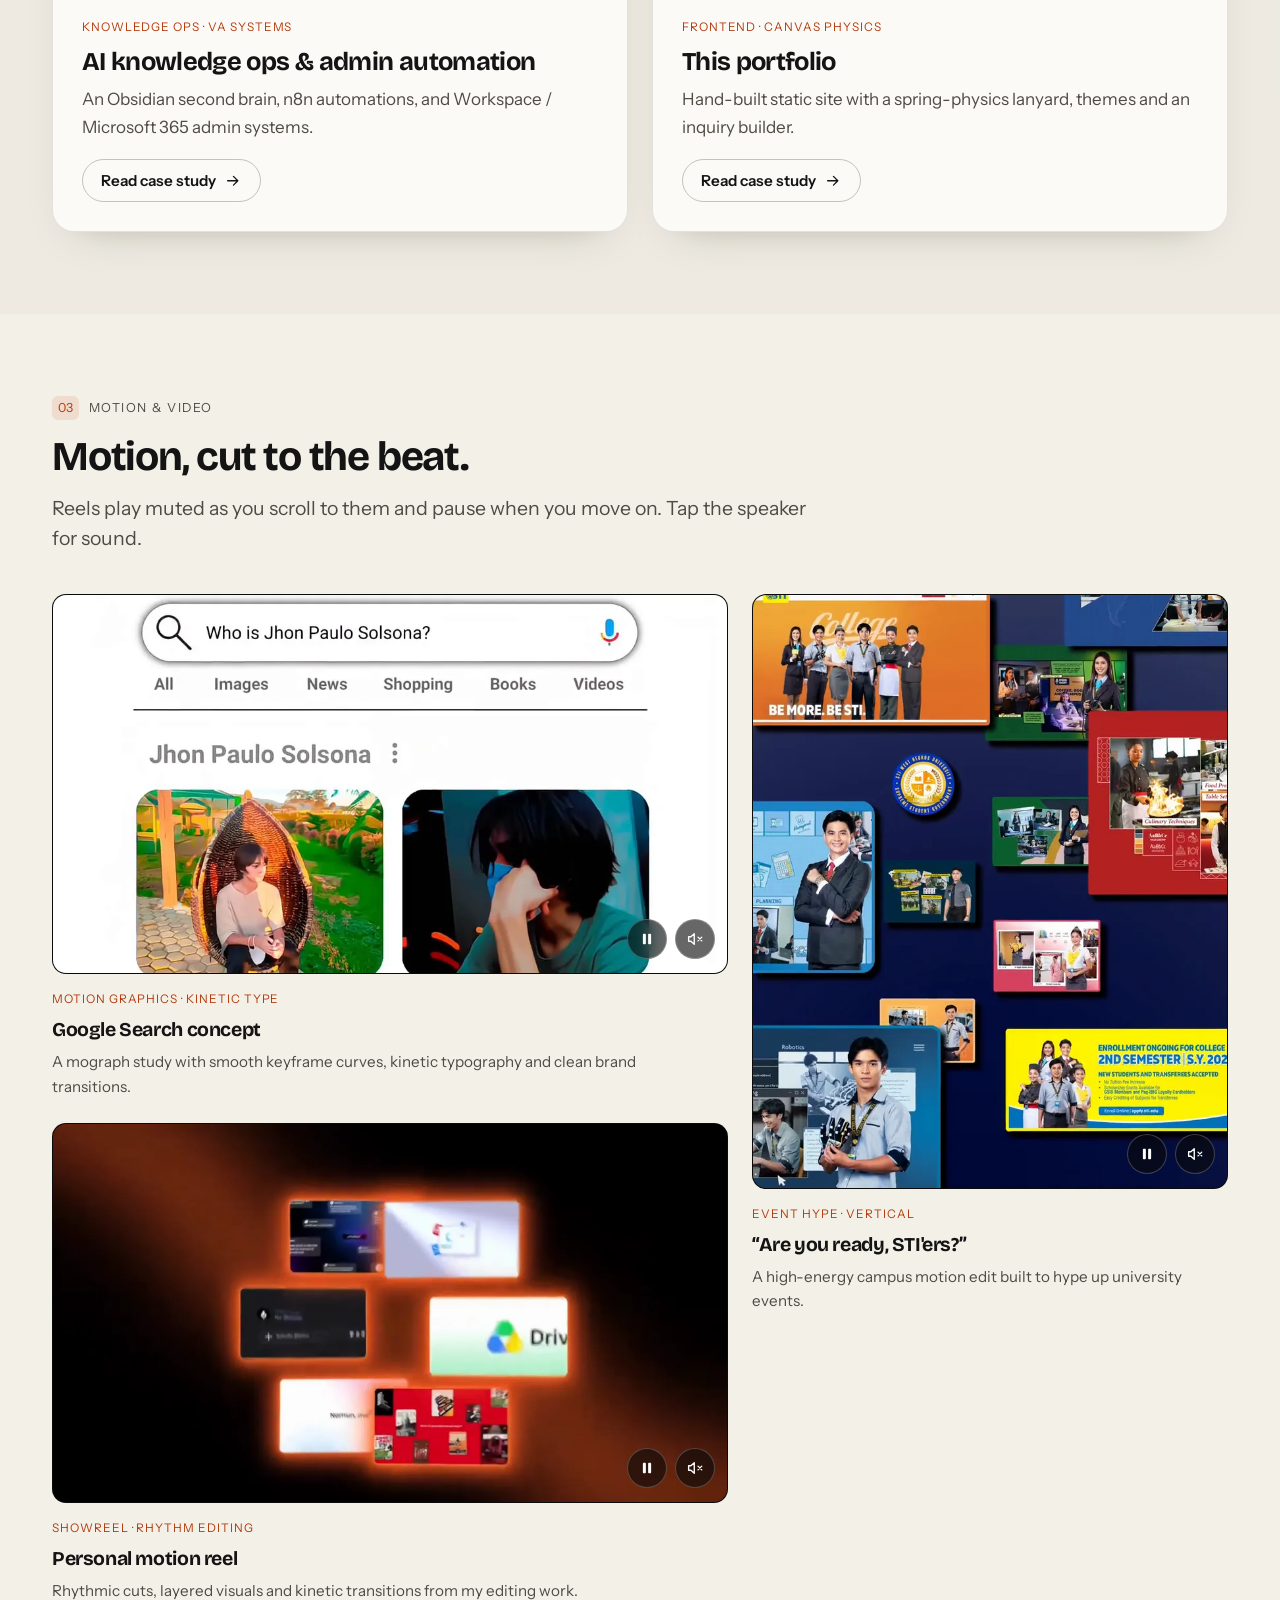
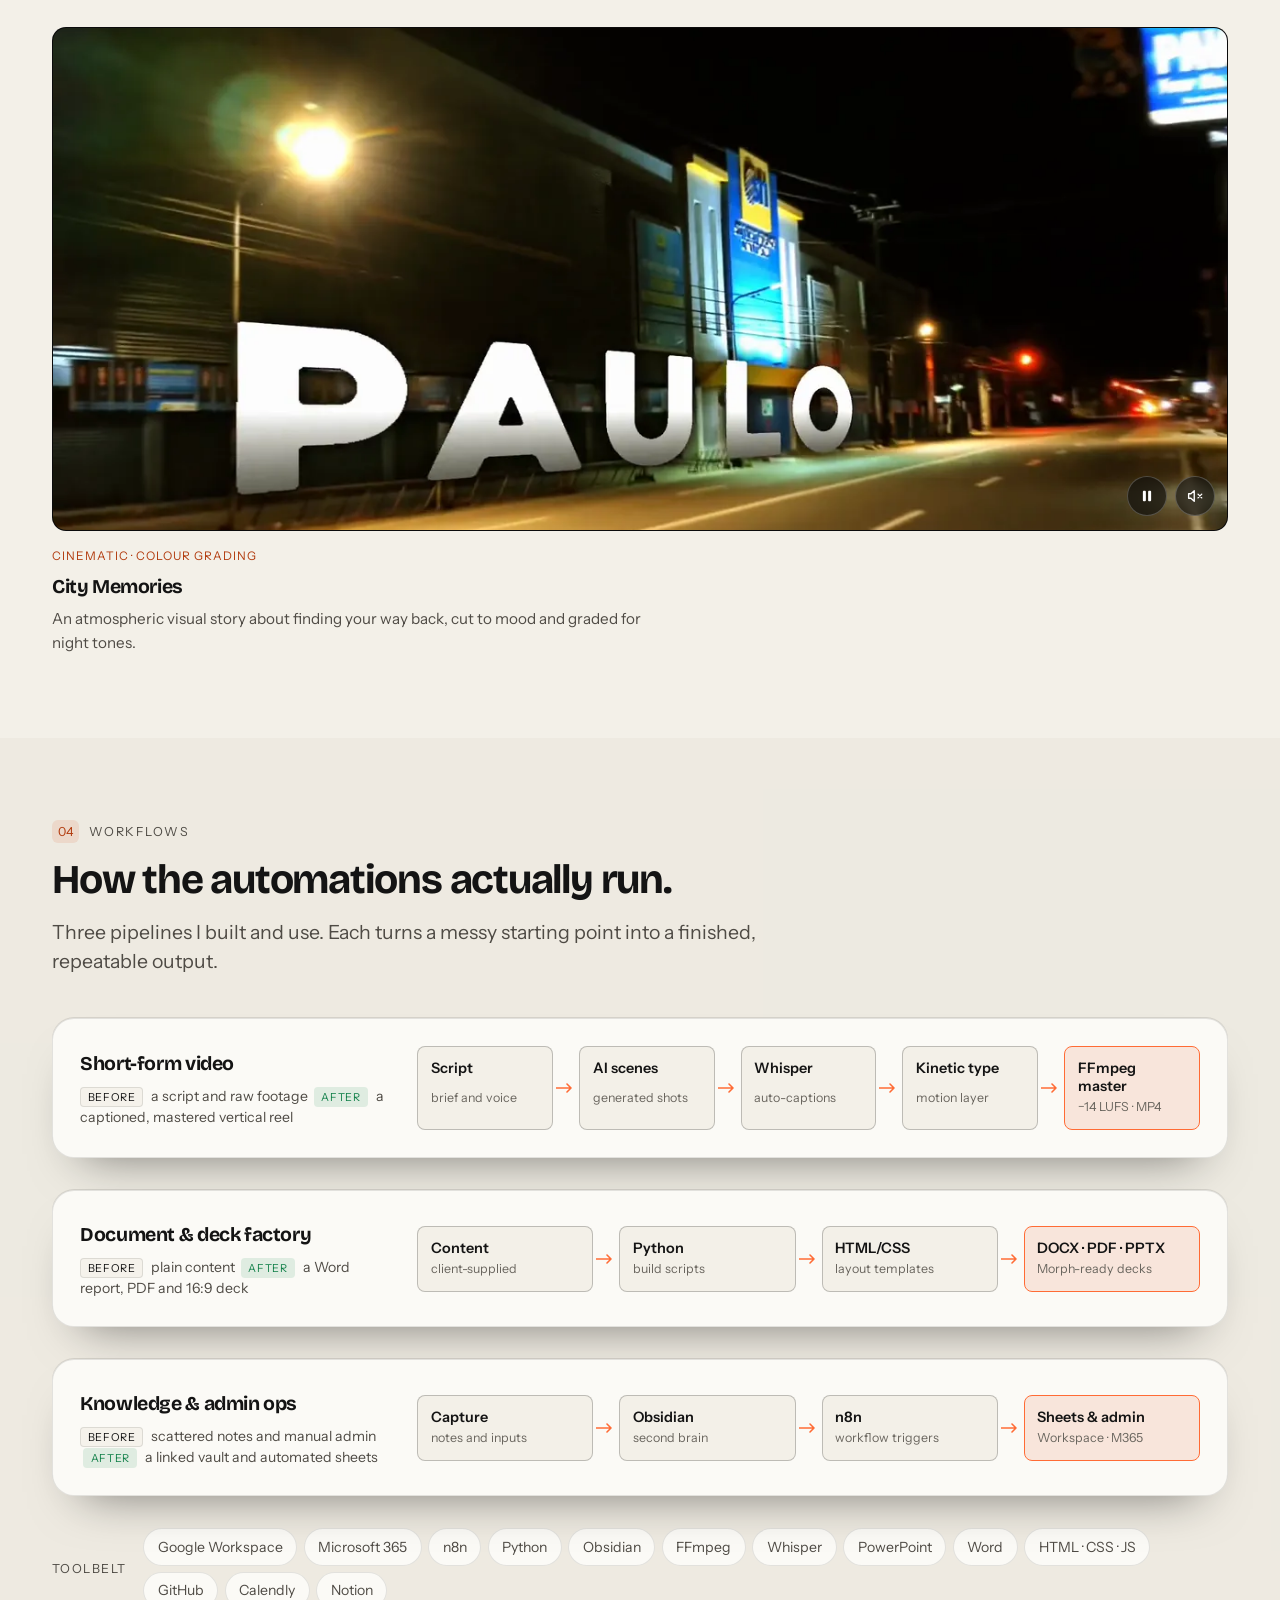
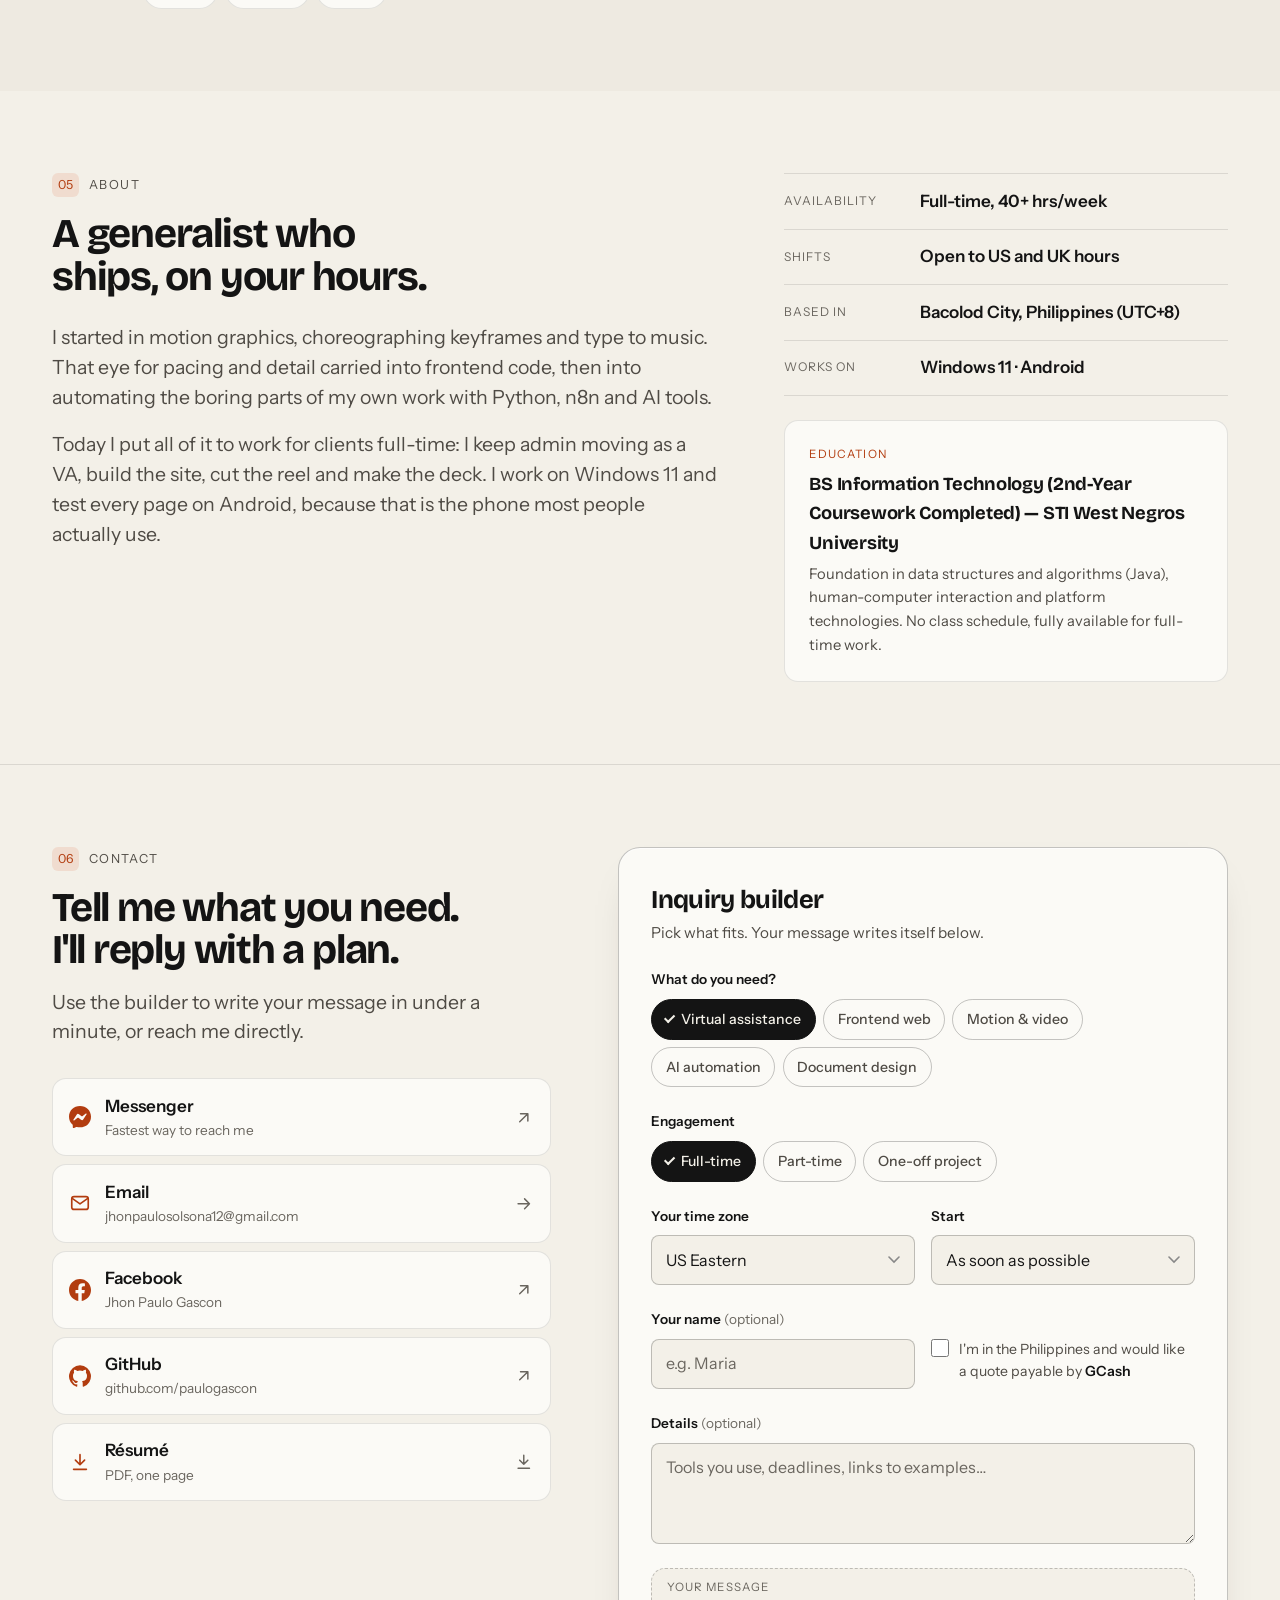
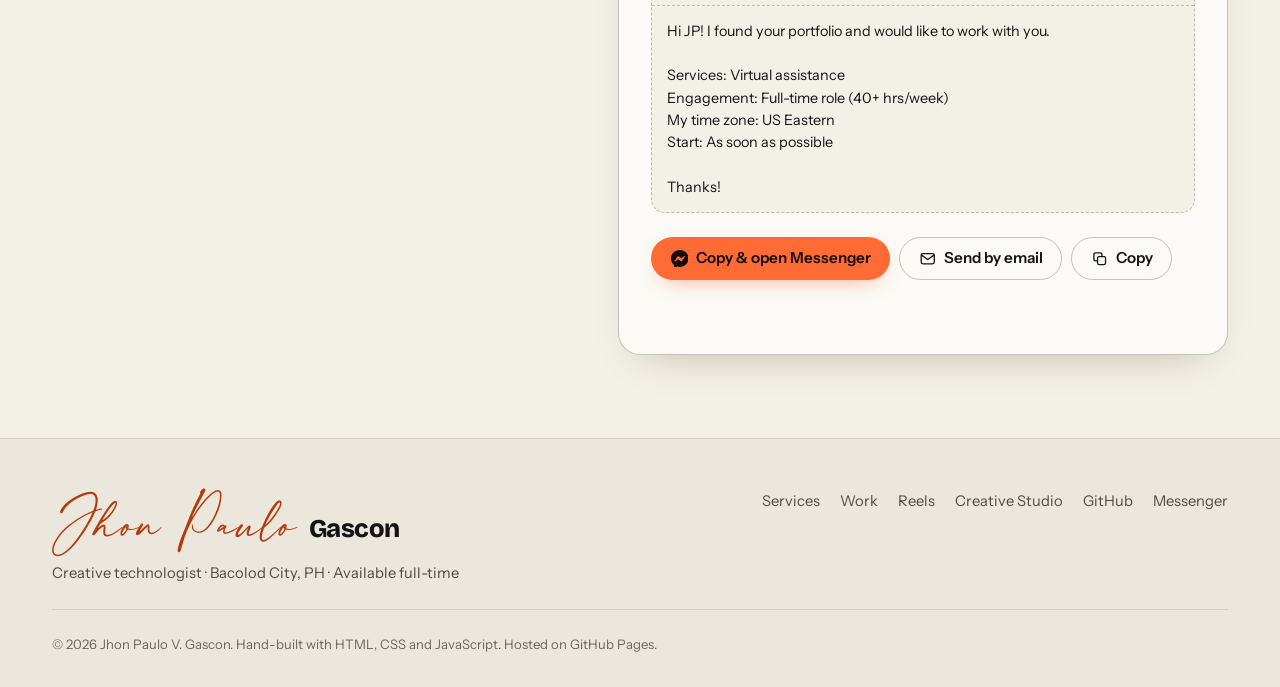
==== commit ad7dd86f: "Add scroll-story globe, Ask Paulo's AI, cursor and page transitions - Globe becomes one fixed WebGL " ====
--- a/index.html
+++ b/index.html
@@ -54,6 +54,8 @@
     <link rel="preload" href="assets/fonts/modernline-bold.woff2" as="font" type="font/woff2" crossorigin>
     <link rel="preload" href="assets/images/jp-portrait.webp" as="image" type="image/webp">
     <link rel="stylesheet" href="css/home.css">
+    <link rel="stylesheet" href="css/motion.css">
+    <link rel="stylesheet" href="css/assistant.css">
 
     <script type="application/ld+json">
     {
@@ -775,7 +777,7 @@
             <h2 id="case-site-title">This portfolio</h2>
             <div class="case-grid">
                 <section><h3>Problem</h3><p>A portfolio has to load fast on mobile data, read well in dark and light mode, and still show some personality in the first few seconds.</p></section>
-                <section><h3>Process</h3><p>Pure static HTML, CSS and JavaScript on GitHub Pages, with no framework or build step. The hanging ID card runs on a custom Verlet spring-physics simulation drawn to canvas, with mouse, touch and keyboard control and a lighter mode for low-end Android phones. Behind it, a particle globe written in raw WebGL shaders (no library) morphs with 3D noise and reacts to the cursor, touch, phone tilt and scroll, then pauses whenever it's off-screen.</p></section>
+                <section><h3>Process</h3><p>Pure static HTML, CSS and JavaScript on GitHub Pages, with no framework or build step. The hanging ID card runs on a custom Verlet spring-physics simulation drawn to canvas, with mouse, touch and keyboard control and a lighter mode for low-end Android phones. Behind it, one particle system written in raw WebGL shaders (no library) morphs from a globe into a wave and a grid as you scroll, reacts to the cursor, touch and phone tilt, and adapts its quality to hold 60fps. The "Ask Paulo's AI" assistant answers from this site's own content, entirely in the browser.</p></section>
                 <section><h3>Result</h3><p>A responsive, accessible site with a skip link, visible focus states, reduced-motion support, lazy-loaded reels that play only while on screen, and the inquiry builder you can try below.</p></section>
             </div>
             <ul class="tool-chips"><li>HTML</li><li>CSS</li><li>JavaScript</li><li>Canvas 2D</li><li>WebGL / GLSL</li><li>Verlet physics</li><li>GitHub Pages</li></ul>
@@ -788,6 +790,8 @@
     <div class="toast" id="toast" role="status" aria-live="polite"></div>
 
     <script src="js/home.js" defer></script>
-    <script src="js/hero-fx.js" defer></script>
+    <script src="js/globe-fx.js" defer></script>
+    <script src="js/motion.js" defer></script>
+    <script src="js/assistant.js" data-base="" defer></script>
 </body>
 </html>
--- a/css/home.css
+++ b/css/home.css
@@ -475,7 +475,7 @@
     pointer-events: none;
 }
 
-/* Hero FX: WebGL particle globe (js/hero-fx.js). The glow is the static fallback. */
+/* Hero glow behind the card: the static fallback for the particle globe (js/globe-fx.js) */
 .hero-fx {
     --fx-x: 78%;
     --fx-y: 48%;
@@ -497,15 +497,25 @@
     background: radial-gradient(closest-side, var(--fx-glow), transparent 72%);
     opacity: 0.9;
 }
-.hero-fx-canvas {
-    position: absolute;
+/* The particle canvas itself is fixed behind the whole page (js/globe-fx.js) */
+.site-fx {
+    position: fixed;
     inset: 0;
     width: 100%;
     height: 100%;
+    z-index: -1;
+    pointer-events: none;
     opacity: 0;
     transition: opacity 1.2s ease;
 }
-.hero-fx.is-live .hero-fx-canvas { opacity: 1; }
+.site-fx.is-live { opacity: 1; }
+.site-fx.is-hidden { opacity: 0; transition-duration: 0.4s; }
+/* Let the particles show faintly through the tinted sections */
+.fx-on .section--alt { background: color-mix(in srgb, var(--bg-alt) 62%, transparent); }
+/* A blurred header over a moving canvas re-blurs every frame: skip it on phones */
+@media (max-width: 960px) {
+    .fx-on .site-header { -webkit-backdrop-filter: none; backdrop-filter: none; background: color-mix(in srgb, var(--bg) 94%, transparent); }
+}
 :root,
 :root[data-theme="dark"] { --fx-glow: rgba(255, 107, 53, 0.16); }
 :root[data-theme="light"] { --fx-glow: rgba(255, 107, 53, 0.13); }
@@ -1455,6 +1465,27 @@
 }
 .js [data-reveal].is-visible { opacity: 1; transform: none; }
 
+/* ---------- Scroll story ---------- */
+/* Siblings reveal one after another (--i is set by js/motion.js) */
+.js [data-reveal] { transition-delay: calc(var(--i, 0) * 70ms); }
+/* Section titles wipe up out of a mask, kickers slide in */
+.js .section-head[data-reveal] { transform: none; }
+.js .section-head[data-reveal] .kicker { opacity: 0; transform: translateX(-14px); transition: opacity 0.6s var(--ease-out), transform 0.7s var(--ease-out); }
+.js .section-head[data-reveal] .section-title { clip-path: inset(-0.2em -0.2em 100% -0.2em); transform: translateY(0.35em); transition: clip-path 0.9s var(--ease-out) 0.08s, transform 0.9s var(--ease-out) 0.08s; }
+.js .section-head[data-reveal] .section-intro { opacity: 0; transform: translateY(10px); transition: opacity 0.7s var(--ease-out) 0.25s, transform 0.8s var(--ease-out) 0.25s; }
+.js .section-head[data-reveal].is-visible .kicker,
+.js .section-head[data-reveal].is-visible .section-intro { opacity: 1; transform: none; }
+.js .section-head[data-reveal].is-visible .section-title { clip-path: inset(-0.2em); transform: none; }
+/* Workflows pin and stack like cards as you scroll (roomy desktop screens only) */
+@media (min-width: 961px) and (min-height: 700px) {
+    .flows { gap: var(--space-6); }
+    .flow {
+        position: sticky;
+        top: calc(var(--header-h) + 20px + var(--i, 0) * 16px);
+        box-shadow: 0 -1px 0 var(--line), 0 26px 50px -30px rgba(0, 0, 0, 0.55);
+    }
+}
+
 /* ---------- Responsive hero ---------- */
 @media (max-width: 960px) {
     .hero-grid { grid-template-columns: minmax(0, 1fr); gap: 0; }
@@ -1485,5 +1516,9 @@
         transition-duration: 0.001ms !important;
     }
     .js [data-reveal] { opacity: 1; transform: none; }
+    .js .section-head[data-reveal] .kicker,
+    .js .section-head[data-reveal] .section-intro { opacity: 1; transform: none; }
+    .js .section-head[data-reveal] .section-title { clip-path: none; transform: none; }
+    .flow { position: static; }
     .live-dot::after { display: none; }
 }
--- a/css/motion.css
+++ b/css/motion.css
@@ -0,0 +1,101 @@
+/* ==========================================================================
+   Shared motion layer (js/motion.js): cursor, magnetic buttons,
+   page transitions, scroll progress. Used by the homepage and /freelance/.
+   ========================================================================== */
+
+/* ---------- Page transitions (Chrome, Edge, Safari 18.2+) ---------- */
+@view-transition { navigation: auto; }
+::view-transition-old(root) { animation: vt-out 0.28s cubic-bezier(0.4, 0, 1, 1) both; }
+::view-transition-new(root) { animation: vt-in 0.42s cubic-bezier(0.22, 1, 0.36, 1) both; }
+@keyframes vt-out { to { opacity: 0; transform: translateY(-12px) scale(0.985); filter: blur(3px); } }
+@keyframes vt-in { from { opacity: 0; transform: translateY(18px) scale(1.01); } }
+
+/* The signature wordmark glides between the two pages */
+.site-header .wordmark { view-transition-name: jp-brand; }
+
+/* Fallback fade for other browsers */
+html.is-leaving body { opacity: 0; transform: translateY(-8px); transition: opacity 0.22s ease, transform 0.22s ease; }
+@keyframes page-in { from { opacity: 0; } to { opacity: 1; } }
+@supports not (view-transition-name: none) { body { animation: page-in 0.35s ease both; } }
+
+/* ---------- Scroll progress bar (scroll-driven, no JavaScript) ---------- */
+@supports (animation-timeline: scroll()) {
+    body::after {
+        content: "";
+        position: fixed;
+        top: 0;
+        left: 0;
+        right: 0;
+        height: 2px;
+        z-index: 200;
+        background: linear-gradient(90deg, #ff6b35, #ffb48a);
+        transform-origin: 0 50%;
+        transform: scaleX(0);
+        animation: scroll-progress linear both;
+        animation-timeline: scroll(root block);
+        pointer-events: none;
+    }
+    @keyframes scroll-progress { to { transform: scaleX(1); } }
+}
+
+/* ---------- Glowing cursor (desktop mouse only) ---------- */
+.cursor-ring,
+.cursor-dot {
+    position: fixed;
+    top: 0;
+    left: 0;
+    z-index: 500;
+    pointer-events: none;
+    border-radius: 50%;
+    opacity: 0;
+    transition: opacity 0.25s ease;
+    will-change: transform;
+}
+.has-cursor .cursor-ring,
+.has-cursor .cursor-dot { opacity: 1; }
+.cursor-muted .cursor-ring,
+.cursor-muted .cursor-dot { opacity: 0; }
+.cursor-ring {
+    width: 38px;
+    height: 38px;
+    margin: -19px 0 0 -19px;
+    border: 1.5px solid rgba(255, 107, 53, 0.75);
+    box-shadow: 0 0 22px 2px rgba(255, 107, 53, 0.35), inset 0 0 12px rgba(255, 107, 53, 0.2);
+}
+.cursor-ring::after {
+    content: "";
+    position: absolute;
+    inset: -1.5px;
+    border-radius: 50%;
+    background: rgba(255, 107, 53, 0.12);
+    transform: scale(0.2);
+    opacity: 0;
+    transition: transform 0.3s cubic-bezier(0.22, 1, 0.36, 1), opacity 0.3s ease;
+}
+.cursor-ring.is-hot::after { transform: scale(1); opacity: 1; }
+.cursor-ring.is-hot { border-color: rgba(255, 107, 53, 0.95); }
+.cursor-ring.is-down::after { transform: scale(0.8); }
+.cursor-ring.is-text { opacity: 0 !important; }
+.cursor-dot {
+    width: 6px;
+    height: 6px;
+    margin: -3px 0 0 -3px;
+    background: #ff6b35;
+    box-shadow: 0 0 10px 2px rgba(255, 107, 53, 0.8);
+}
+.cursor-dot.is-text { opacity: 0 !important; }
+/* Size the ring with a transform-free trick so it never fights the follow transform */
+.cursor-ring { transition: opacity 0.25s ease, width 0.3s cubic-bezier(0.22, 1, 0.36, 1), height 0.3s cubic-bezier(0.22, 1, 0.36, 1), margin 0.3s cubic-bezier(0.22, 1, 0.36, 1), border-color 0.2s ease; }
+.cursor-ring.is-hot { width: 58px; height: 58px; margin: -29px 0 0 -29px; }
+:root[data-theme="light"] .cursor-ring { border-color: rgba(214, 74, 24, 0.8); box-shadow: 0 0 18px 1px rgba(255, 107, 53, 0.3); }
+
+/* ---------- Magnetic buttons ---------- */
+.btn, .icon-btn, .pa-launcher, [data-magnetic] { transition-property: translate, transform, background-color, border-color, color, box-shadow, opacity; }
+.is-magnet { transition: translate 0.12s linear !important; }
+.btn:not(.is-magnet), .icon-btn:not(.is-magnet), [data-magnetic]:not(.is-magnet) { transition: translate 0.45s cubic-bezier(0.34, 1.56, 0.64, 1), transform 0.25s ease, background-color 0.25s ease, border-color 0.25s ease, color 0.25s ease, box-shadow 0.25s ease; }
+
+@media (prefers-reduced-motion: reduce) {
+    @view-transition { navigation: none; }
+    body { animation: none !important; }
+    body::after { display: none; }
+}
--- a/css/assistant.css
+++ b/css/assistant.css
@@ -0,0 +1,266 @@
+/* ==========================================================================
+   "Ask Paulo's AI" chat bubble (js/assistant.js).
+   Self-contained tokens so it looks the same on the homepage and /freelance/.
+   ========================================================================== */
+.pa {
+    --pa-accent: #ff6b35;
+    --pa-on-accent: #140904;
+    --pa-bg: #16181b;
+    --pa-surface: #1e2125;
+    --pa-line: rgba(242, 239, 233, 0.12);
+    --pa-text: #f2efe9;
+    --pa-muted: #aaa59c;
+    --pa-user: #ff6b35;
+    --pa-user-text: #140904;
+    --pa-link: #ff9a6e;
+    --pa-shadow: 0 24px 60px -20px rgba(0, 0, 0, 0.75), 0 0 0 1px rgba(255, 255, 255, 0.04) inset;
+    --pa-ok: #3ddc84;
+    position: fixed;
+    right: max(16px, env(safe-area-inset-right));
+    bottom: calc(16px + env(safe-area-inset-bottom));
+    z-index: 90;
+    display: flex;
+    flex-direction: column;
+    align-items: flex-end;
+    gap: 12px;
+    font-family: "Instrument Sans", "Inter", "Segoe UI", system-ui, sans-serif;
+    font-size: 15px;
+    line-height: 1.5;
+    color: var(--pa-text);
+}
+:root[data-theme="light"] .pa {
+    --pa-bg: #fbfaf6;
+    --pa-surface: #f1ede5;
+    --pa-line: rgba(20, 20, 20, 0.12);
+    --pa-text: #141414;
+    --pa-muted: #5a554e;
+    --pa-link: #b23c0f;
+    --pa-shadow: 0 24px 60px -24px rgba(40, 30, 10, 0.45), 0 0 0 1px rgba(20, 20, 20, 0.06);
+    --pa-ok: #13814a;
+}
+
+.pa-visually-hidden {
+    position: absolute !important;
+    width: 1px; height: 1px;
+    overflow: hidden;
+    clip: rect(0 0 0 0);
+    white-space: nowrap;
+}
+
+/* ---------- Launcher ---------- */
+.pa-launcher {
+    display: inline-flex;
+    align-items: center;
+    gap: 10px;
+    height: 56px;
+    padding: 0 20px 0 16px;
+    border: 0;
+    border-radius: 999px;
+    background: var(--pa-accent);
+    color: var(--pa-on-accent);
+    font: inherit;
+    font-weight: 650;
+    cursor: pointer;
+    box-shadow: 0 14px 34px -12px rgba(255, 107, 53, 0.85), 0 0 0 0 rgba(255, 107, 53, 0.45);
+    animation: pa-pulse 3.2s ease-out 2.5s 3;
+    transition: translate 0.25s cubic-bezier(0.22, 1, 0.36, 1), box-shadow 0.25s ease;
+}
+.pa-launcher svg { width: 24px; height: 24px; flex: none; }
+.pa-launcher:hover { box-shadow: 0 18px 40px -12px rgba(255, 107, 53, 1); }
+.pa-launcher:focus-visible { outline: 3px solid var(--pa-text); outline-offset: 3px; }
+.pa[data-open="true"] .pa-launcher { background: var(--pa-surface); color: var(--pa-text); box-shadow: var(--pa-shadow); animation: none; }
+@keyframes pa-pulse {
+    0% { box-shadow: 0 14px 34px -12px rgba(255, 107, 53, 0.85), 0 0 0 0 rgba(255, 107, 53, 0.5); }
+    70%, 100% { box-shadow: 0 14px 34px -12px rgba(255, 107, 53, 0.85), 0 0 0 16px rgba(255, 107, 53, 0); }
+}
+@media (max-width: 600px) {
+    .pa-launcher { width: 56px; padding: 0; justify-content: center; }
+    .pa-launcher-label { display: none; }
+}
+
+/* ---------- Panel ---------- */
+.pa-panel {
+    display: flex;
+    flex-direction: column;
+    width: min(380px, calc(100vw - 32px));
+    height: min(580px, calc(100vh - 110px));
+    height: min(580px, calc(100dvh - 110px));
+    border-radius: 20px;
+    background: var(--pa-bg);
+    box-shadow: var(--pa-shadow);
+    overflow: hidden;
+    transform-origin: 100% 100%;
+    opacity: 0;
+    transform: translateY(10px) scale(0.97);
+    transition: opacity 0.2s ease, transform 0.25s cubic-bezier(0.22, 1, 0.36, 1);
+}
+.pa-panel[hidden] { display: none; }
+.pa-panel.is-open { opacity: 1; transform: none; }
+
+.pa-head {
+    display: flex;
+    align-items: center;
+    gap: 12px;
+    padding: 14px 14px 14px 16px;
+    border-bottom: 1px solid var(--pa-line);
+}
+.pa-avatar {
+    position: relative;
+    display: grid;
+    place-items: center;
+    width: 40px; height: 40px;
+    flex: none;
+    border-radius: 50%;
+    background: var(--pa-accent);
+    color: var(--pa-on-accent);
+    font-weight: 800;
+    font-size: 14px;
+    letter-spacing: 0.02em;
+}
+.pa-dot {
+    position: absolute;
+    right: 0; bottom: 0;
+    width: 11px; height: 11px;
+    border-radius: 50%;
+    background: var(--pa-ok);
+    border: 2px solid var(--pa-bg);
+}
+.pa-titles { flex: 1; min-width: 0; }
+.pa-title { margin: 0; font-size: 16px; font-weight: 700; line-height: 1.2; }
+.pa-sub { margin: 2px 0 0; font-size: 12.5px; color: var(--pa-muted); }
+.pa-close {
+    display: grid; place-items: center;
+    width: 36px; height: 36px;
+    border: 0; border-radius: 50%;
+    background: transparent;
+    color: var(--pa-muted);
+    cursor: pointer;
+}
+.pa-close svg { width: 20px; height: 20px; }
+.pa-close:hover { background: var(--pa-surface); color: var(--pa-text); }
+.pa-close:focus-visible { outline: 2px solid var(--pa-accent); outline-offset: 1px; }
+
+.pa-log {
+    flex: 1;
+    display: flex;
+    flex-direction: column;
+    gap: 10px;
+    padding: 16px;
+    overflow-y: auto;
+    overscroll-behavior: contain;
+    scroll-behavior: smooth;
+}
+.pa-msg {
+    max-width: 88%;
+    padding: 10px 13px;
+    border-radius: 16px;
+    font-size: 14.5px;
+    line-height: 1.5;
+    overflow-wrap: anywhere;
+    animation: pa-in 0.25s cubic-bezier(0.22, 1, 0.36, 1) both;
+}
+.pa-msg--bot { align-self: flex-start; background: var(--pa-surface); border-bottom-left-radius: 6px; }
+.pa-msg--user { align-self: flex-end; background: var(--pa-user); color: var(--pa-user-text); border-bottom-right-radius: 6px; font-weight: 500; }
+.pa-msg ul { margin: 6px 0 2px; padding-left: 18px; }
+.pa-msg li { margin: 2px 0; }
+.pa-msg a { color: var(--pa-link); text-decoration: underline; text-underline-offset: 2px; }
+.pa-msg b { font-weight: 650; }
+@keyframes pa-in { from { opacity: 0; transform: translateY(6px); } to { opacity: 1; transform: none; } }
+
+.pa-typing { display: inline-flex; gap: 4px; padding: 13px 14px; }
+.pa-typing span { width: 7px; height: 7px; border-radius: 50%; background: var(--pa-muted); animation: pa-blink 1s infinite ease-in-out; }
+.pa-typing span:nth-child(2) { animation-delay: 0.15s; }
+.pa-typing span:nth-child(3) { animation-delay: 0.3s; }
+@keyframes pa-blink { 0%, 80%, 100% { opacity: 0.25; transform: none; } 40% { opacity: 1; transform: translateY(-2px); } }
+
+.pa-inline-handoff {
+    align-self: flex-start;
+    display: inline-flex; align-items: center; gap: 8px;
+    margin-top: -2px;
+    padding: 7px 12px;
+    border: 1px solid var(--pa-line);
+    border-radius: 999px;
+    background: transparent;
+    color: var(--pa-text);
+    font: inherit; font-size: 13px; font-weight: 600;
+    cursor: pointer;
+}
+.pa-inline-handoff svg { width: 15px; height: 15px; color: #0a7cff; }
+.pa-inline-handoff:hover { border-color: var(--pa-accent); }
+
+.pa-chips {
+    display: flex;
+    gap: 8px;
+    padding: 0 16px 10px;
+    overflow-x: auto;
+    scrollbar-width: none;
+}
+.pa-chips::-webkit-scrollbar { display: none; }
+.pa-chip {
+    flex: none;
+    padding: 7px 12px;
+    border: 1px solid var(--pa-line);
+    border-radius: 999px;
+    background: transparent;
+    color: var(--pa-text);
+    font: inherit; font-size: 13px; font-weight: 550;
+    cursor: pointer;
+    transition: border-color 0.2s ease, background-color 0.2s ease;
+}
+.pa-chip:hover { border-color: var(--pa-accent); background: rgba(255, 107, 53, 0.08); }
+.pa-chip:focus-visible, .pa-inline-handoff:focus-visible, .pa-handoff:focus-visible { outline: 2px solid var(--pa-accent); outline-offset: 2px; }
+
+.pa-foot { padding: 0 16px 14px; border-top: 1px solid var(--pa-line); }
+.pa-form { display: flex; gap: 8px; padding-top: 12px; }
+.pa-input {
+    flex: 1;
+    min-width: 0;
+    height: 44px;
+    padding: 0 14px;
+    border: 1px solid var(--pa-line);
+    border-radius: 12px;
+    background: var(--pa-surface);
+    color: var(--pa-text);
+    font: inherit;
+    font-size: 16px; /* no zoom-on-focus on phones */
+}
+.pa-input::placeholder { color: var(--pa-muted); }
+.pa-input:focus { outline: 2px solid var(--pa-accent); outline-offset: 0; border-color: transparent; }
+.pa-send {
+    display: grid; place-items: center;
+    width: 44px; height: 44px;
+    flex: none;
+    border: 0; border-radius: 12px;
+    background: var(--pa-accent);
+    color: var(--pa-on-accent);
+    cursor: pointer;
+}
+.pa-send svg { width: 20px; height: 20px; }
+.pa-send:focus-visible { outline: 2px solid var(--pa-text); outline-offset: 2px; }
+.pa-handoff {
+    display: flex; align-items: center; justify-content: center; gap: 8px;
+    margin-top: 10px;
+    height: 40px;
+    border-radius: 12px;
+    border: 1px solid var(--pa-line);
+    color: var(--pa-text);
+    font-size: 14px; font-weight: 650;
+    text-decoration: none;
+}
+.pa-handoff svg { width: 18px; height: 18px; color: #0a7cff; }
+.pa-handoff:hover { border-color: var(--pa-accent); }
+.pa-note { margin: 8px 0 0; font-size: 11.5px; line-height: 1.4; color: var(--pa-muted); text-align: center; }
+
+@media (max-width: 600px) {
+    .pa[data-open="true"] { left: 8px; right: 8px; bottom: calc(8px + env(safe-area-inset-bottom)); }
+    .pa-panel { width: 100%; height: min(620px, calc(100dvh - 90px)); }
+}
+
+@media (prefers-reduced-motion: reduce) {
+    .pa-launcher, .pa-msg, .pa-typing span { animation: none; }
+    .pa-panel { transition: none; transform: none; }
+}
+
+/* Page resets remove list bullets; bring them back inside answers */
+.pa-msg ul { list-style: disc; }
+.pa-msg li::marker { color: var(--pa-accent); }
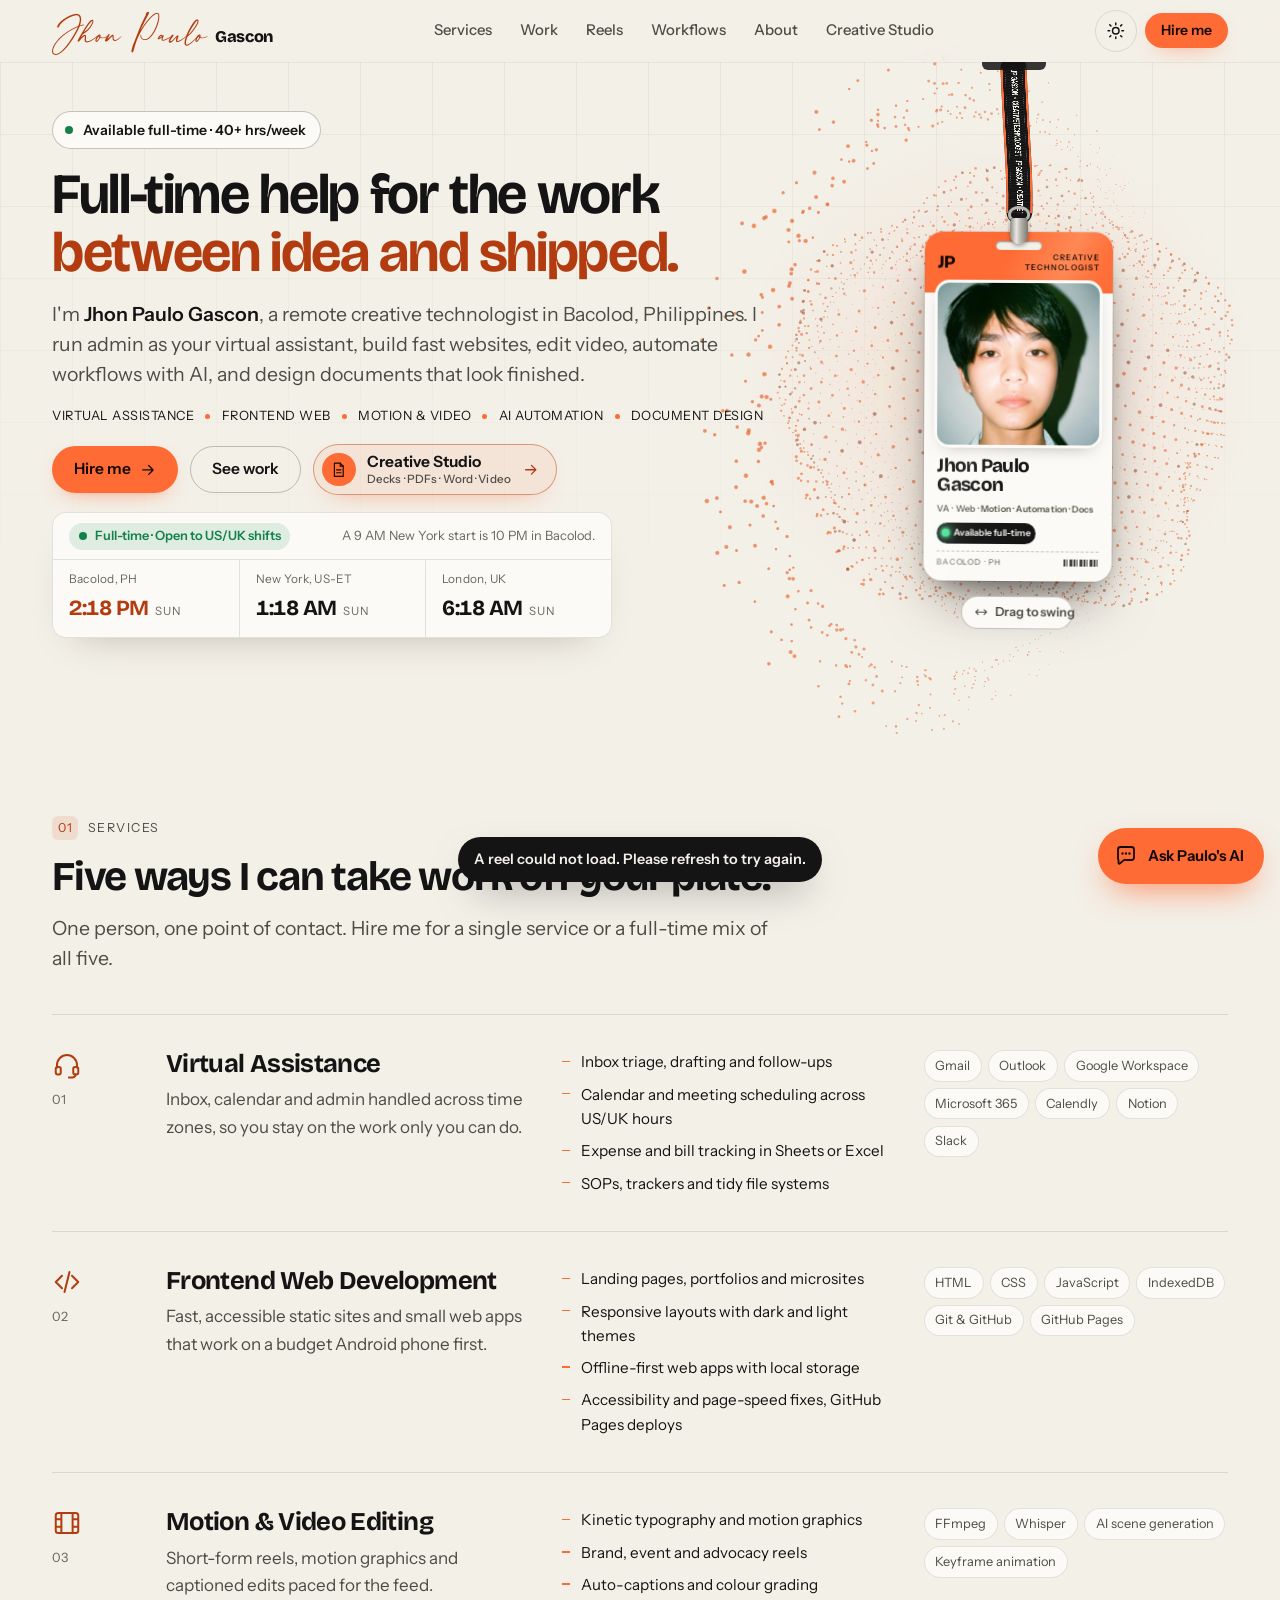
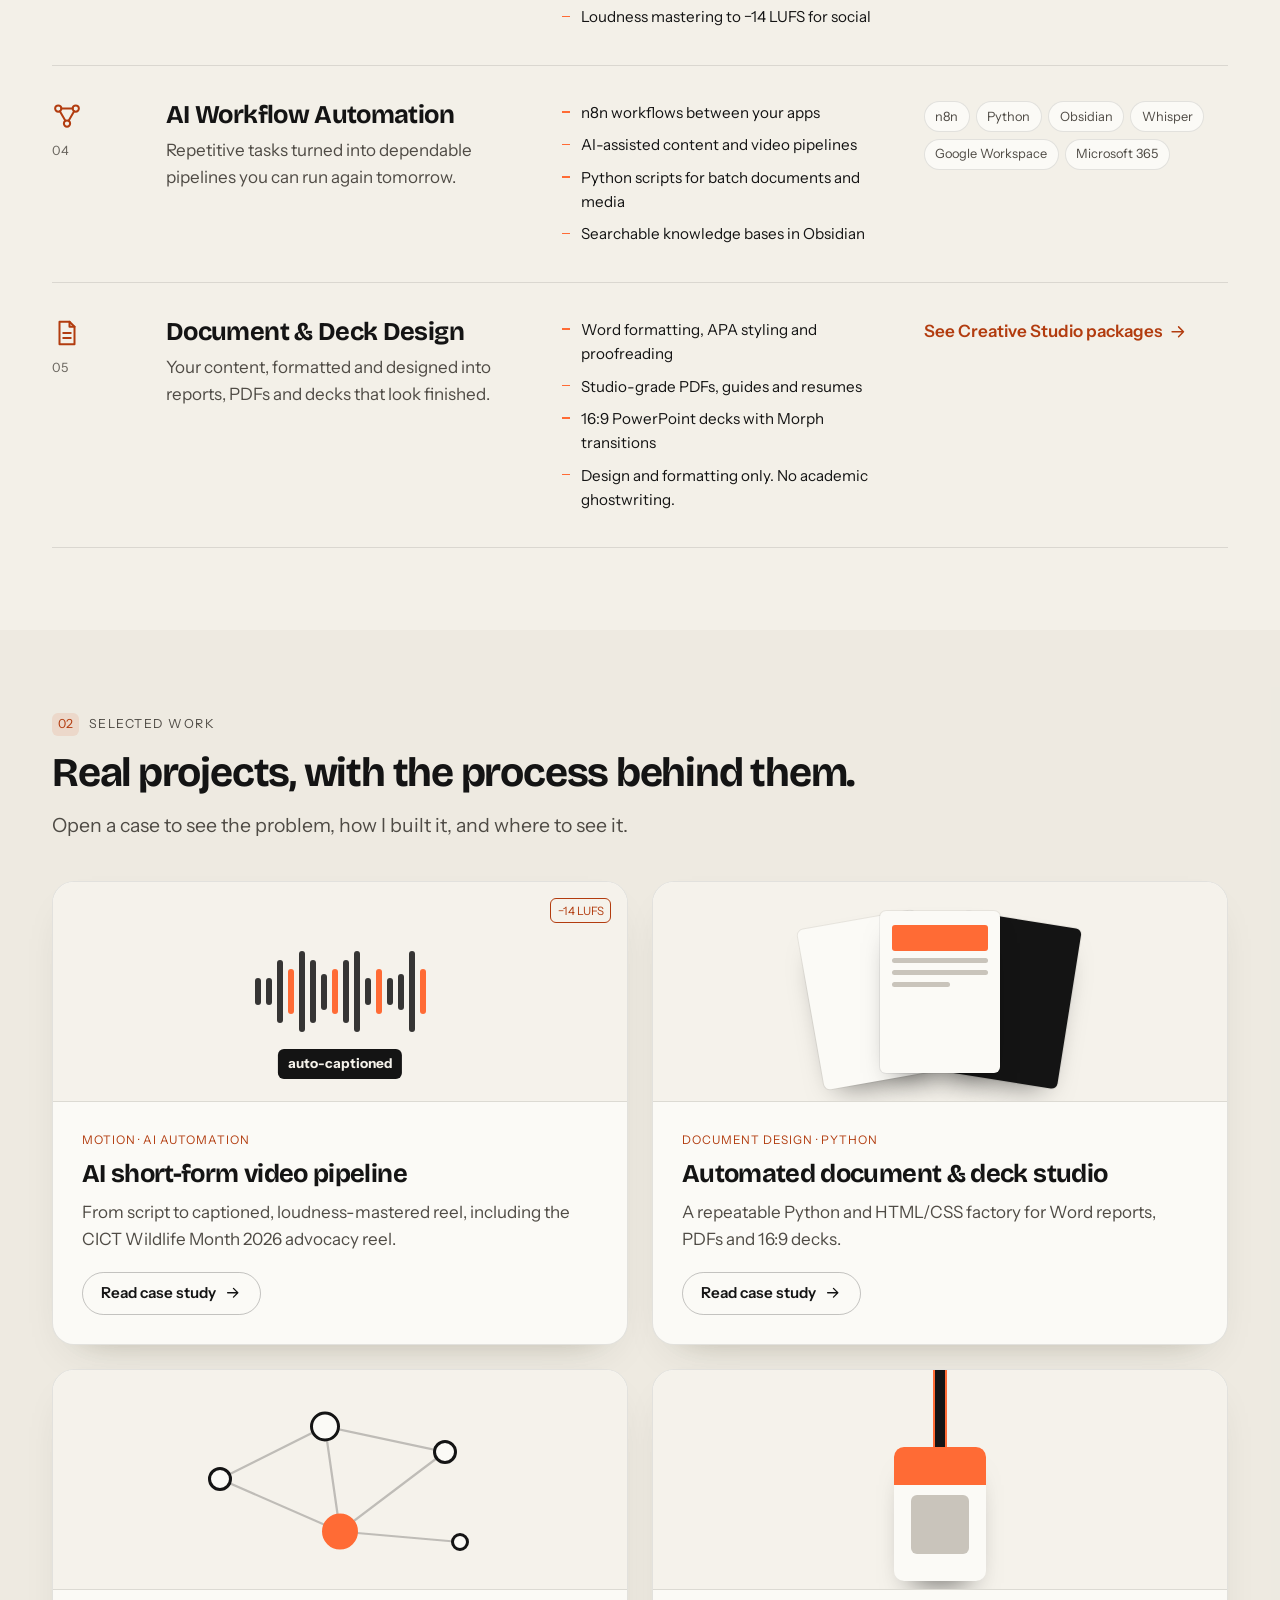
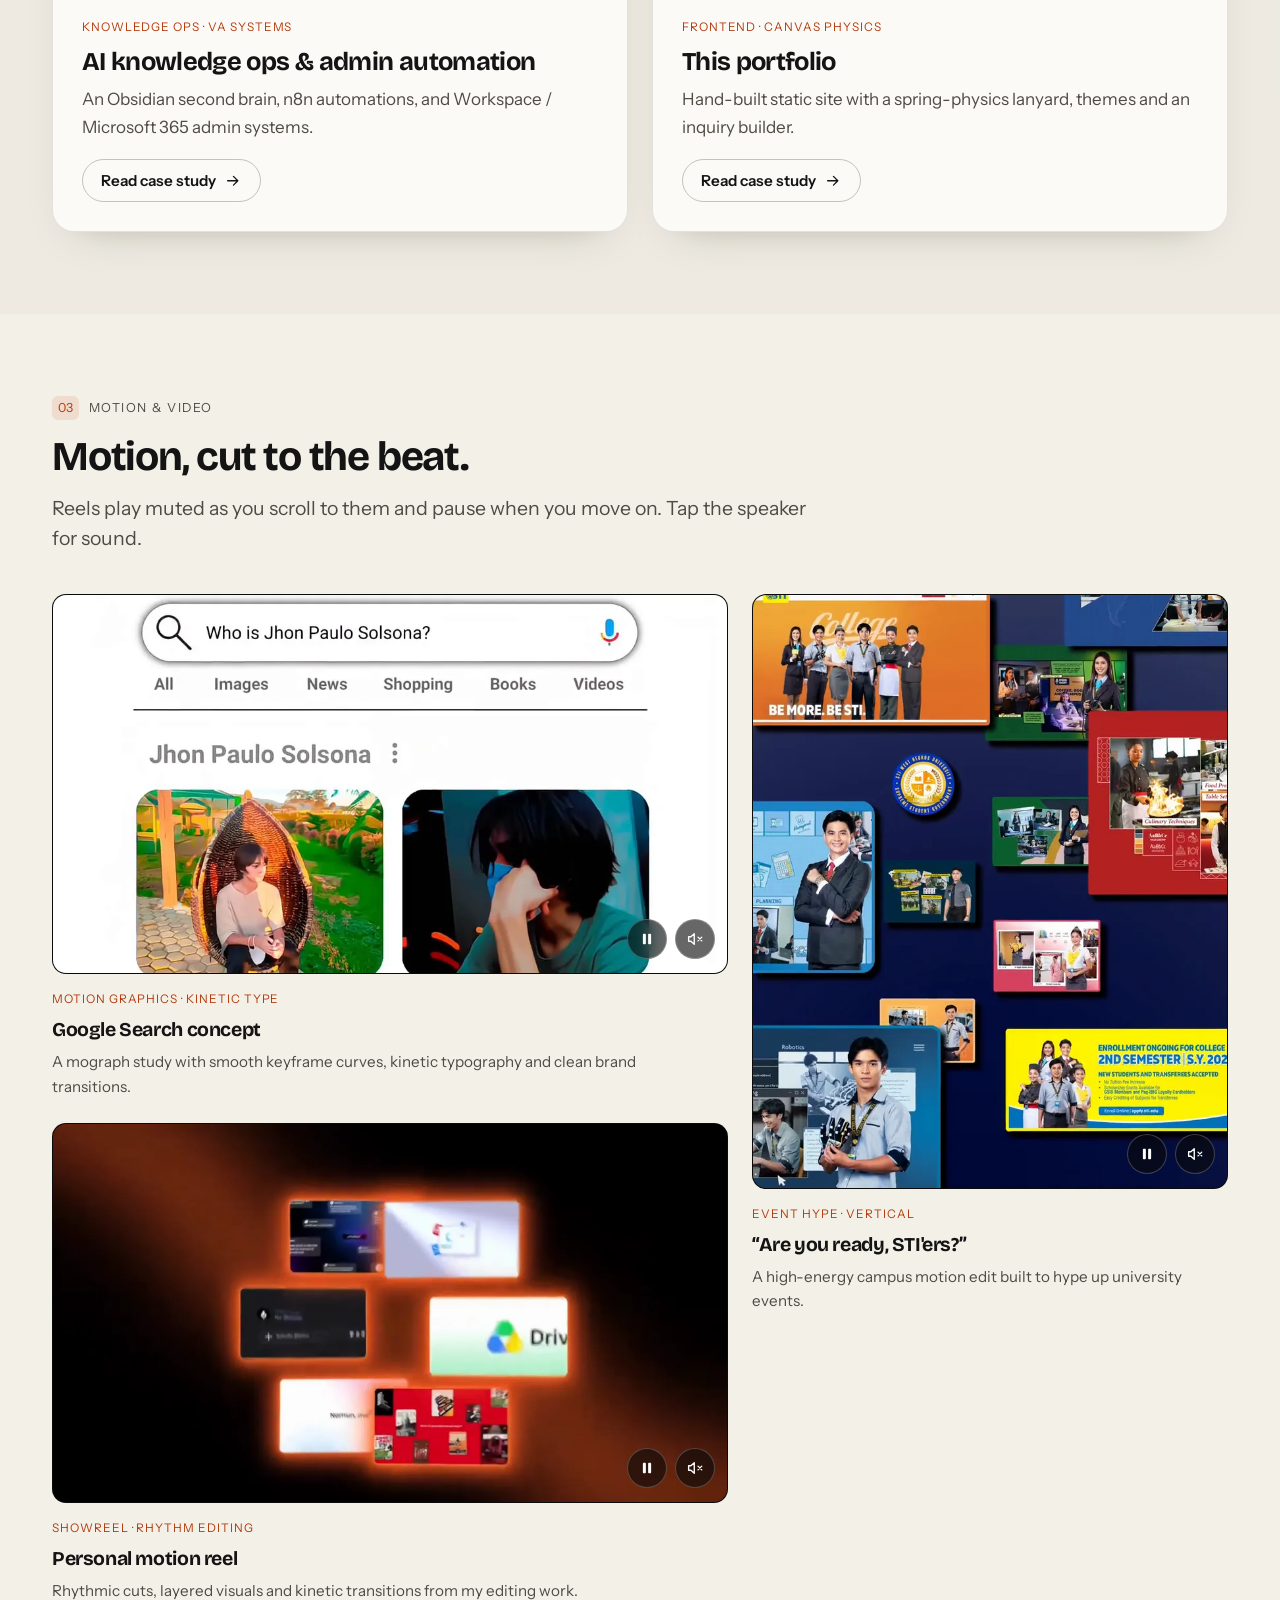
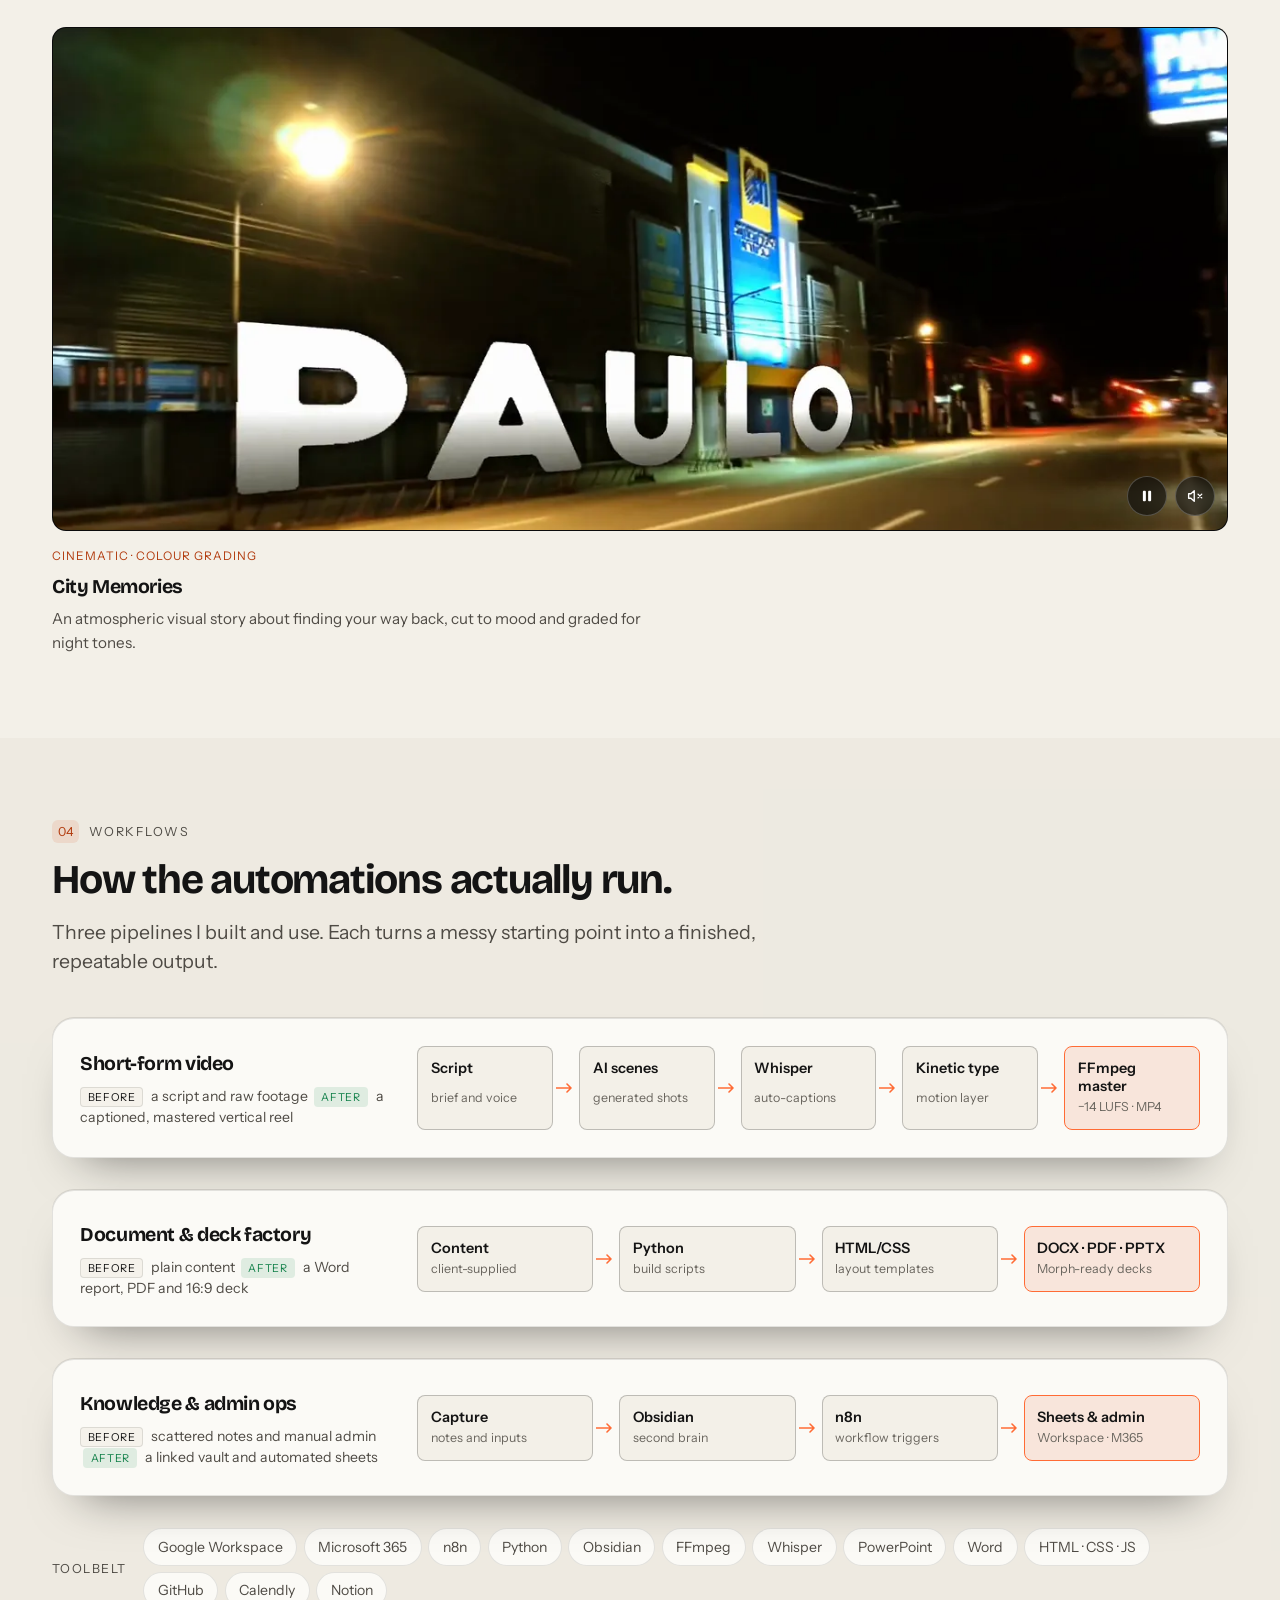
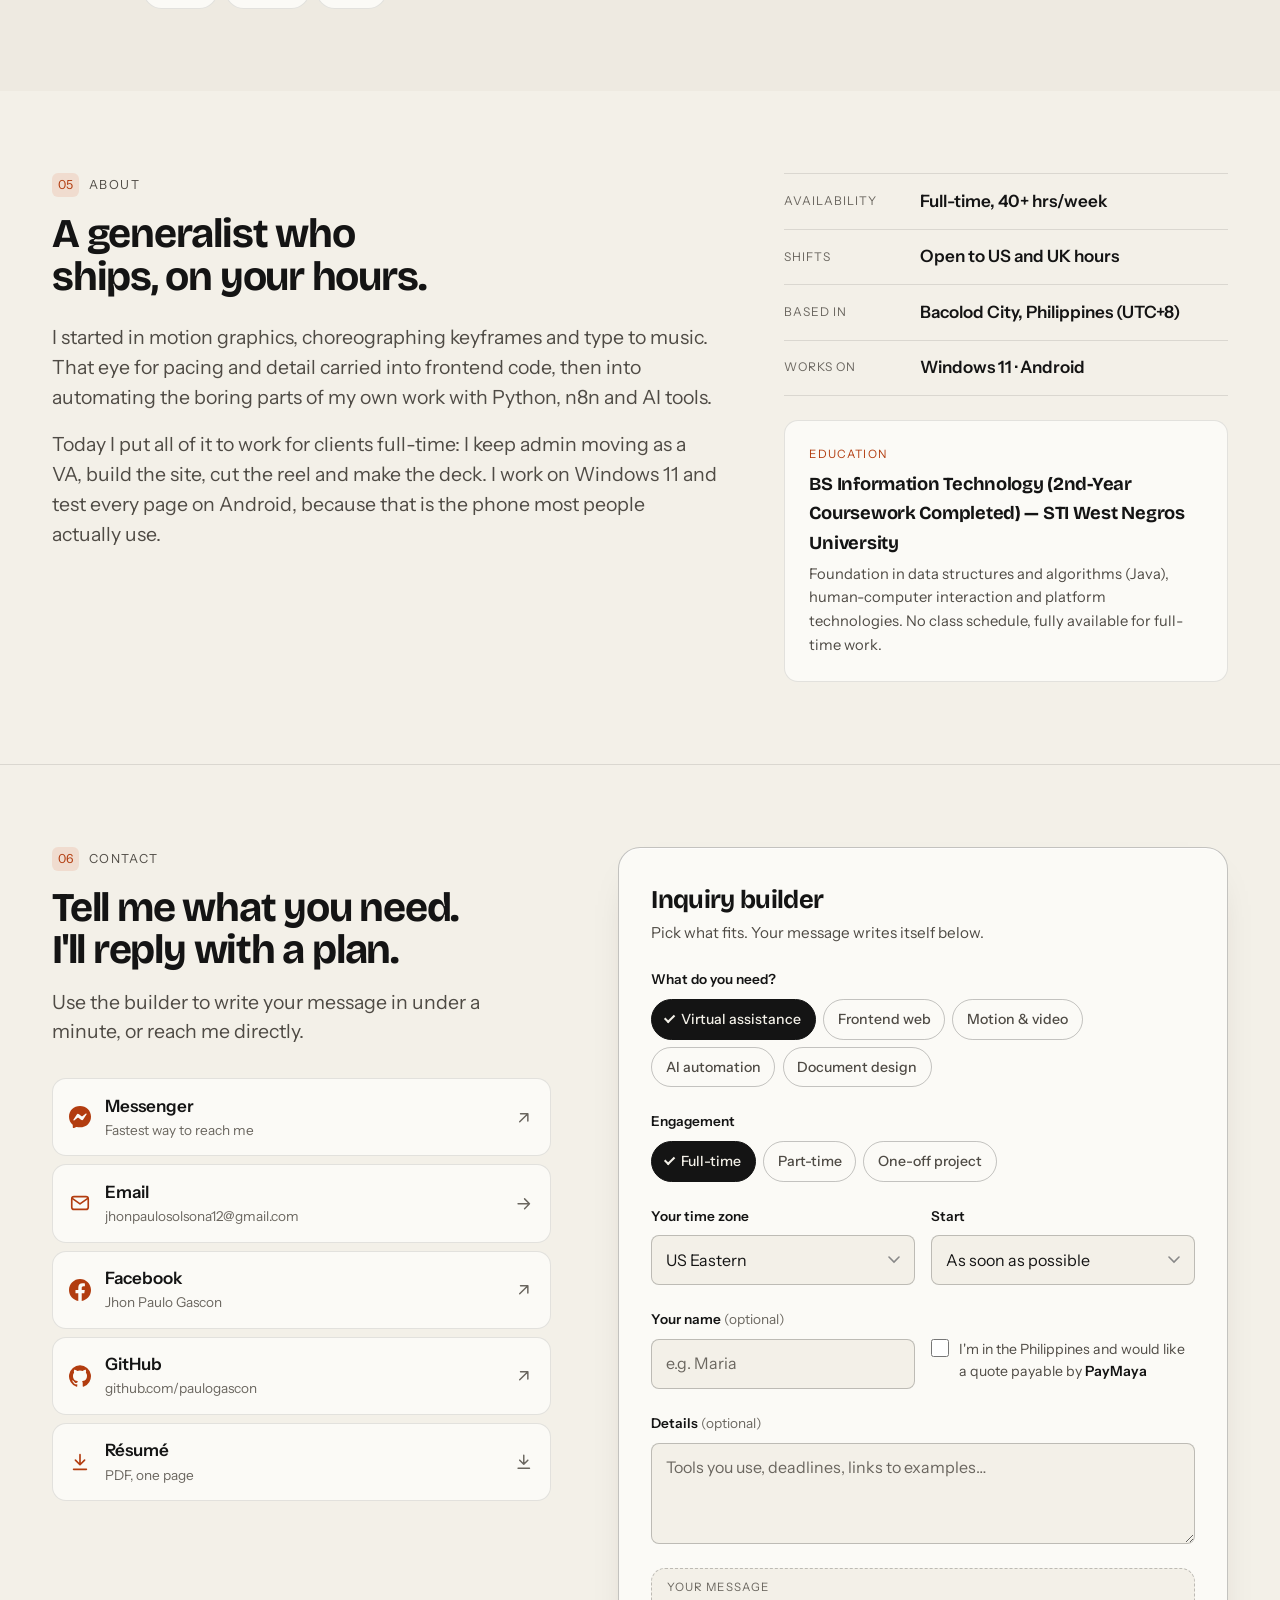
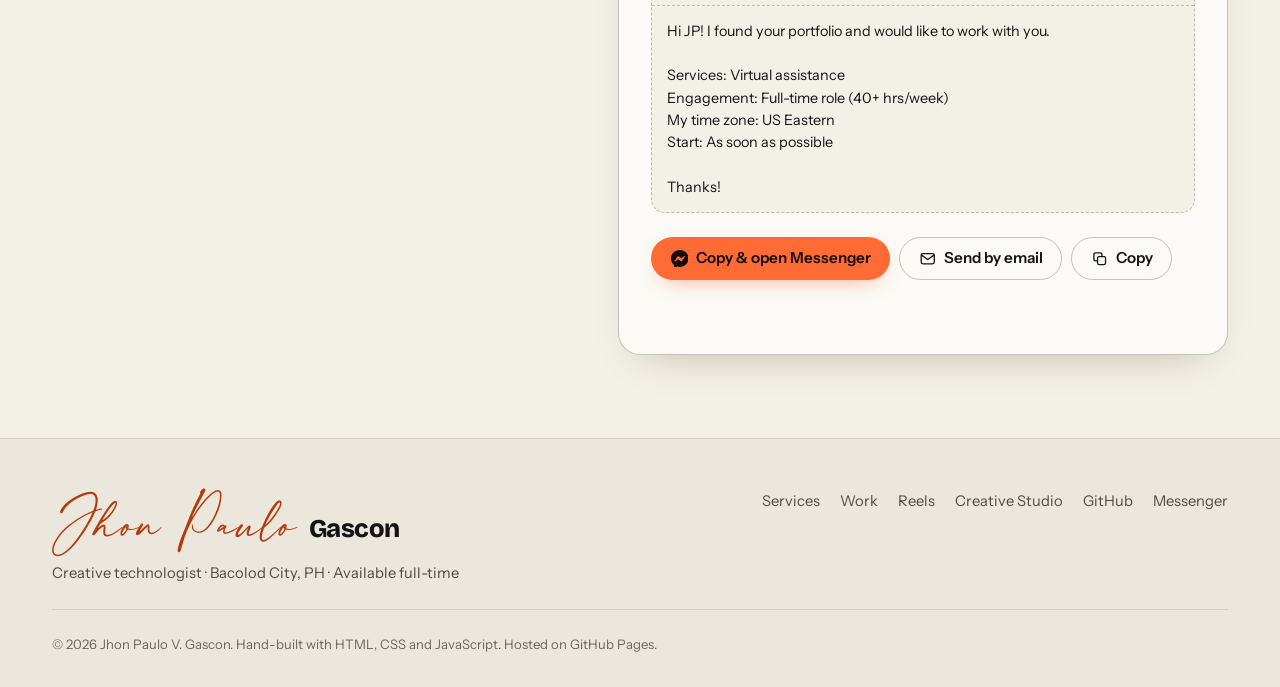
==== commit 55c48ea1: "Switch payment method from GCash to PayMaya everywhere Homepage inquiry builder checkbox and message" ====
--- a/index.html
+++ b/index.html
@@ -667,8 +667,8 @@
                             <input id="bName" name="name" type="text" autocomplete="name" placeholder="e.g. Maria">
                         </div>
                         <label class="check">
-                            <input type="checkbox" name="gcash" id="bGcash">
-                            <span>I'm in the Philippines and would like a quote payable by <b>GCash</b></span>
+                            <input type="checkbox" name="paymaya" id="bPaymaya">
+                            <span>I'm in the Philippines and would like a quote payable by <b>PayMaya</b></span>
                         </label>
                     </div>
 
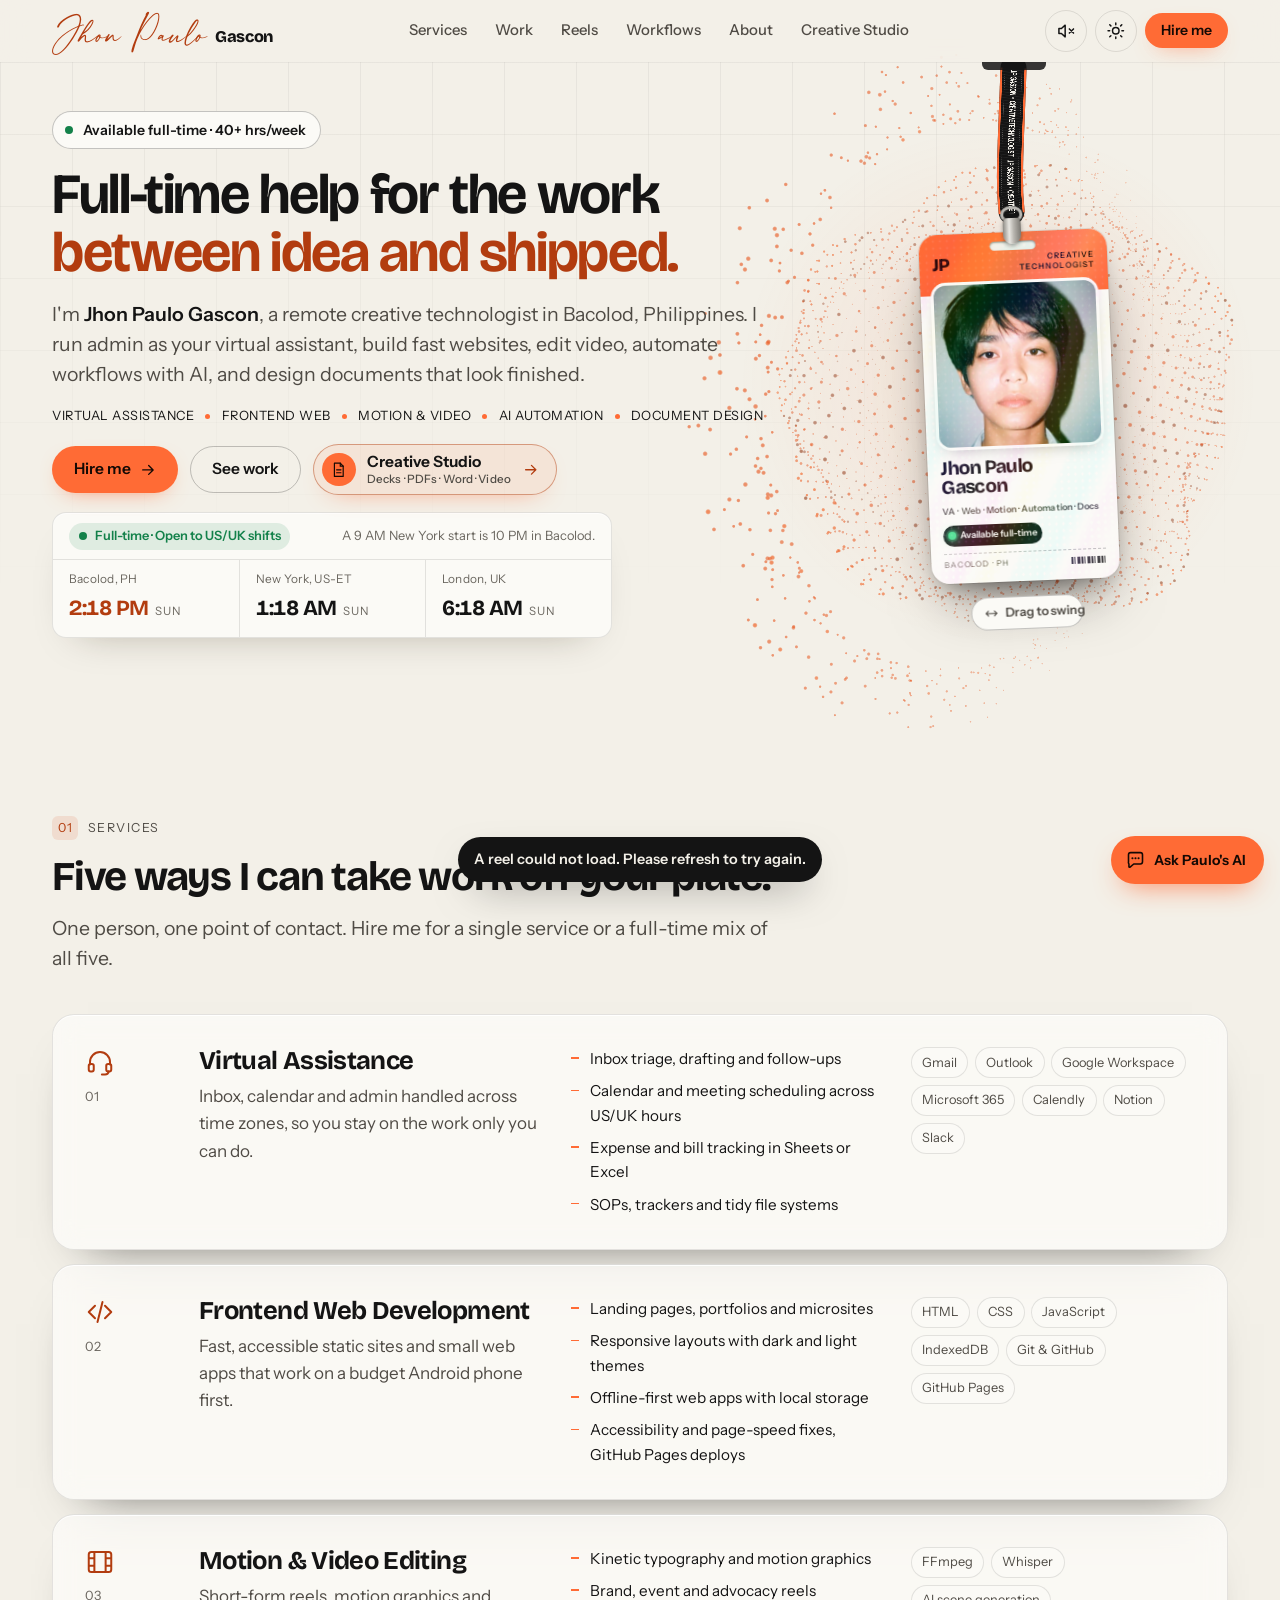
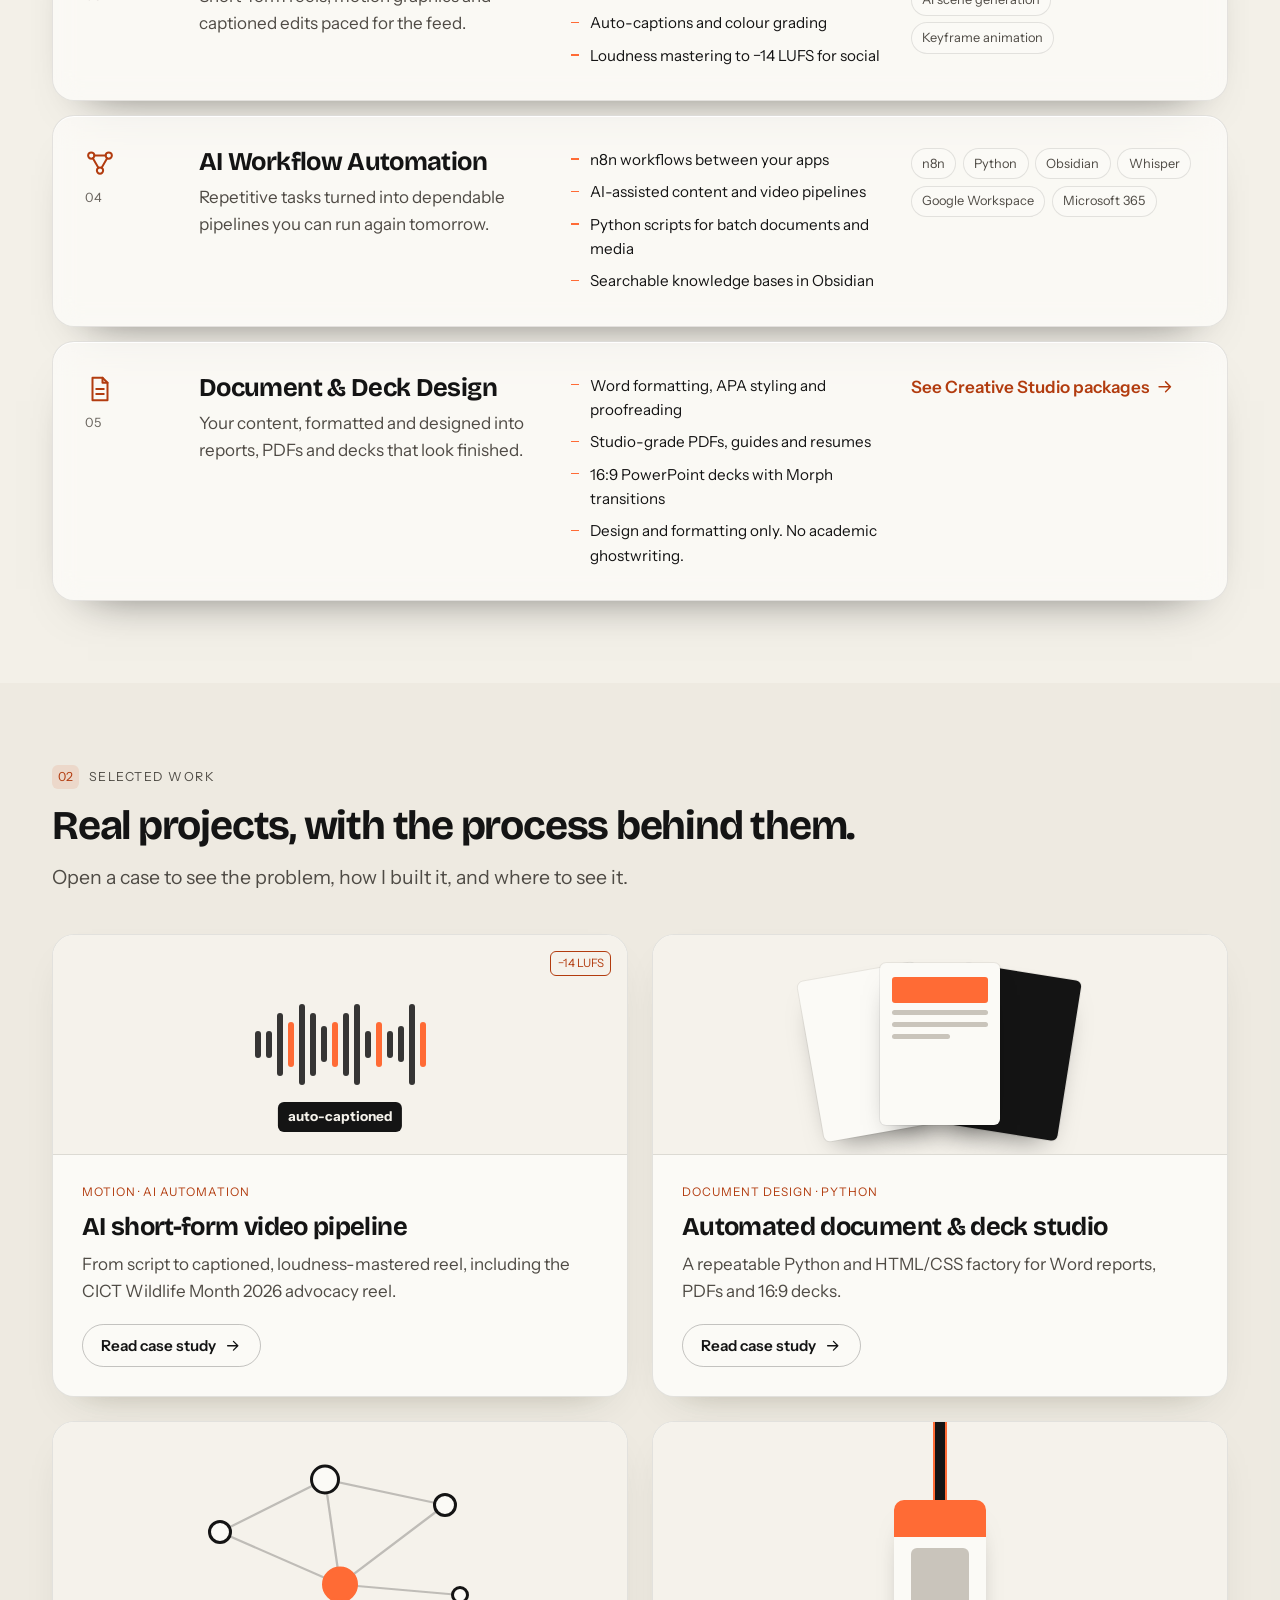
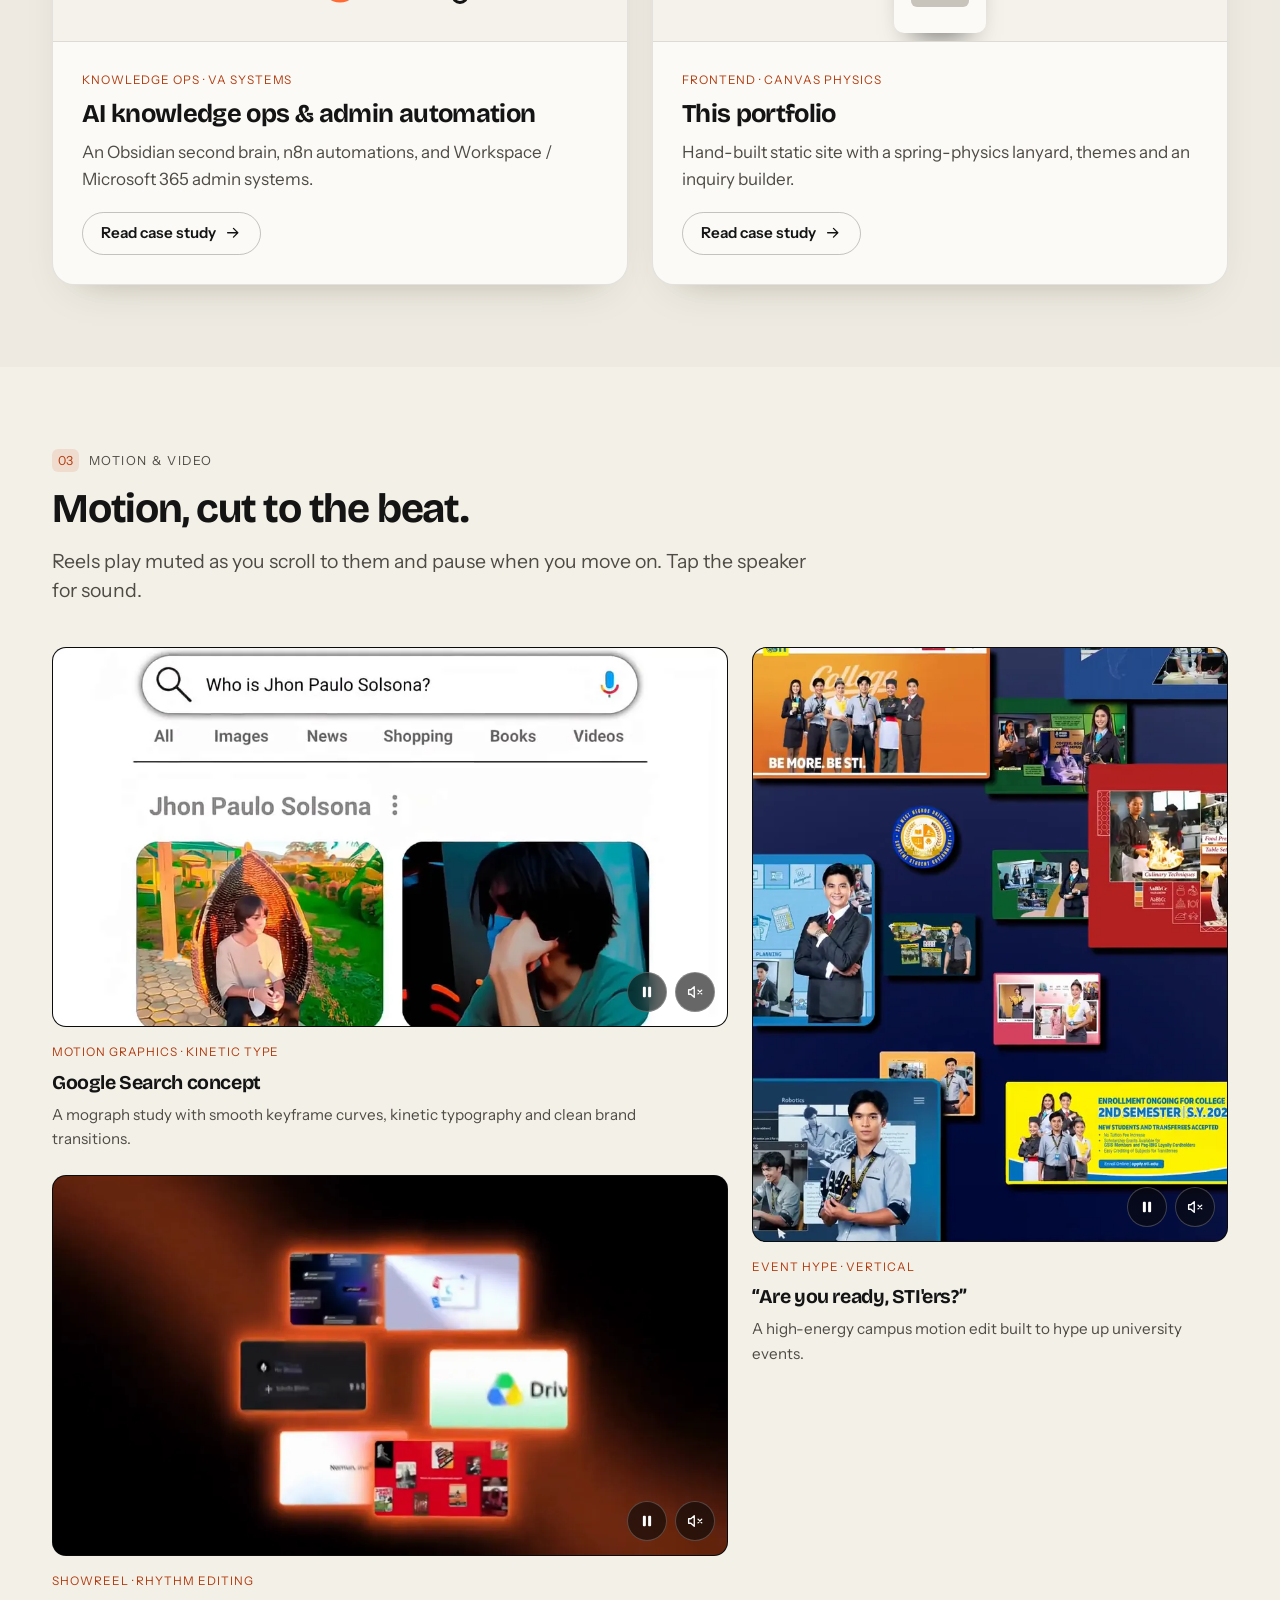
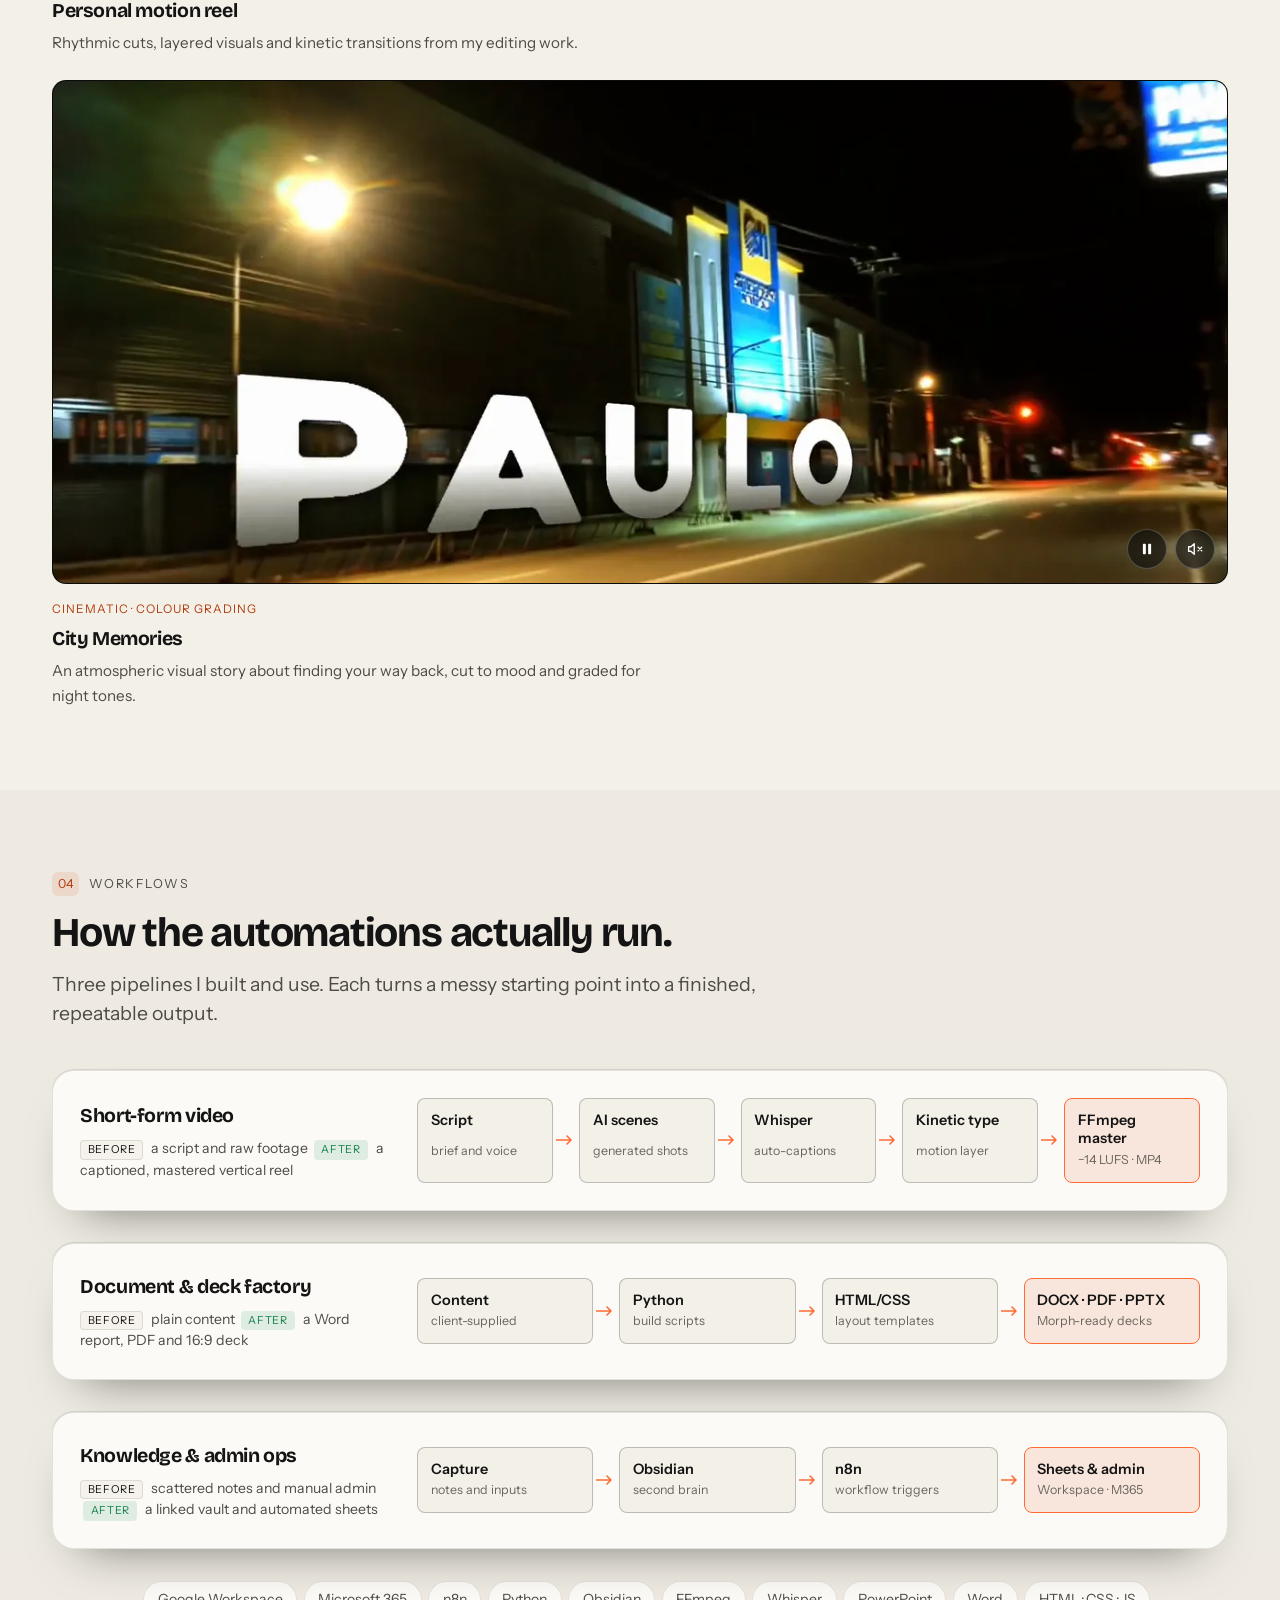
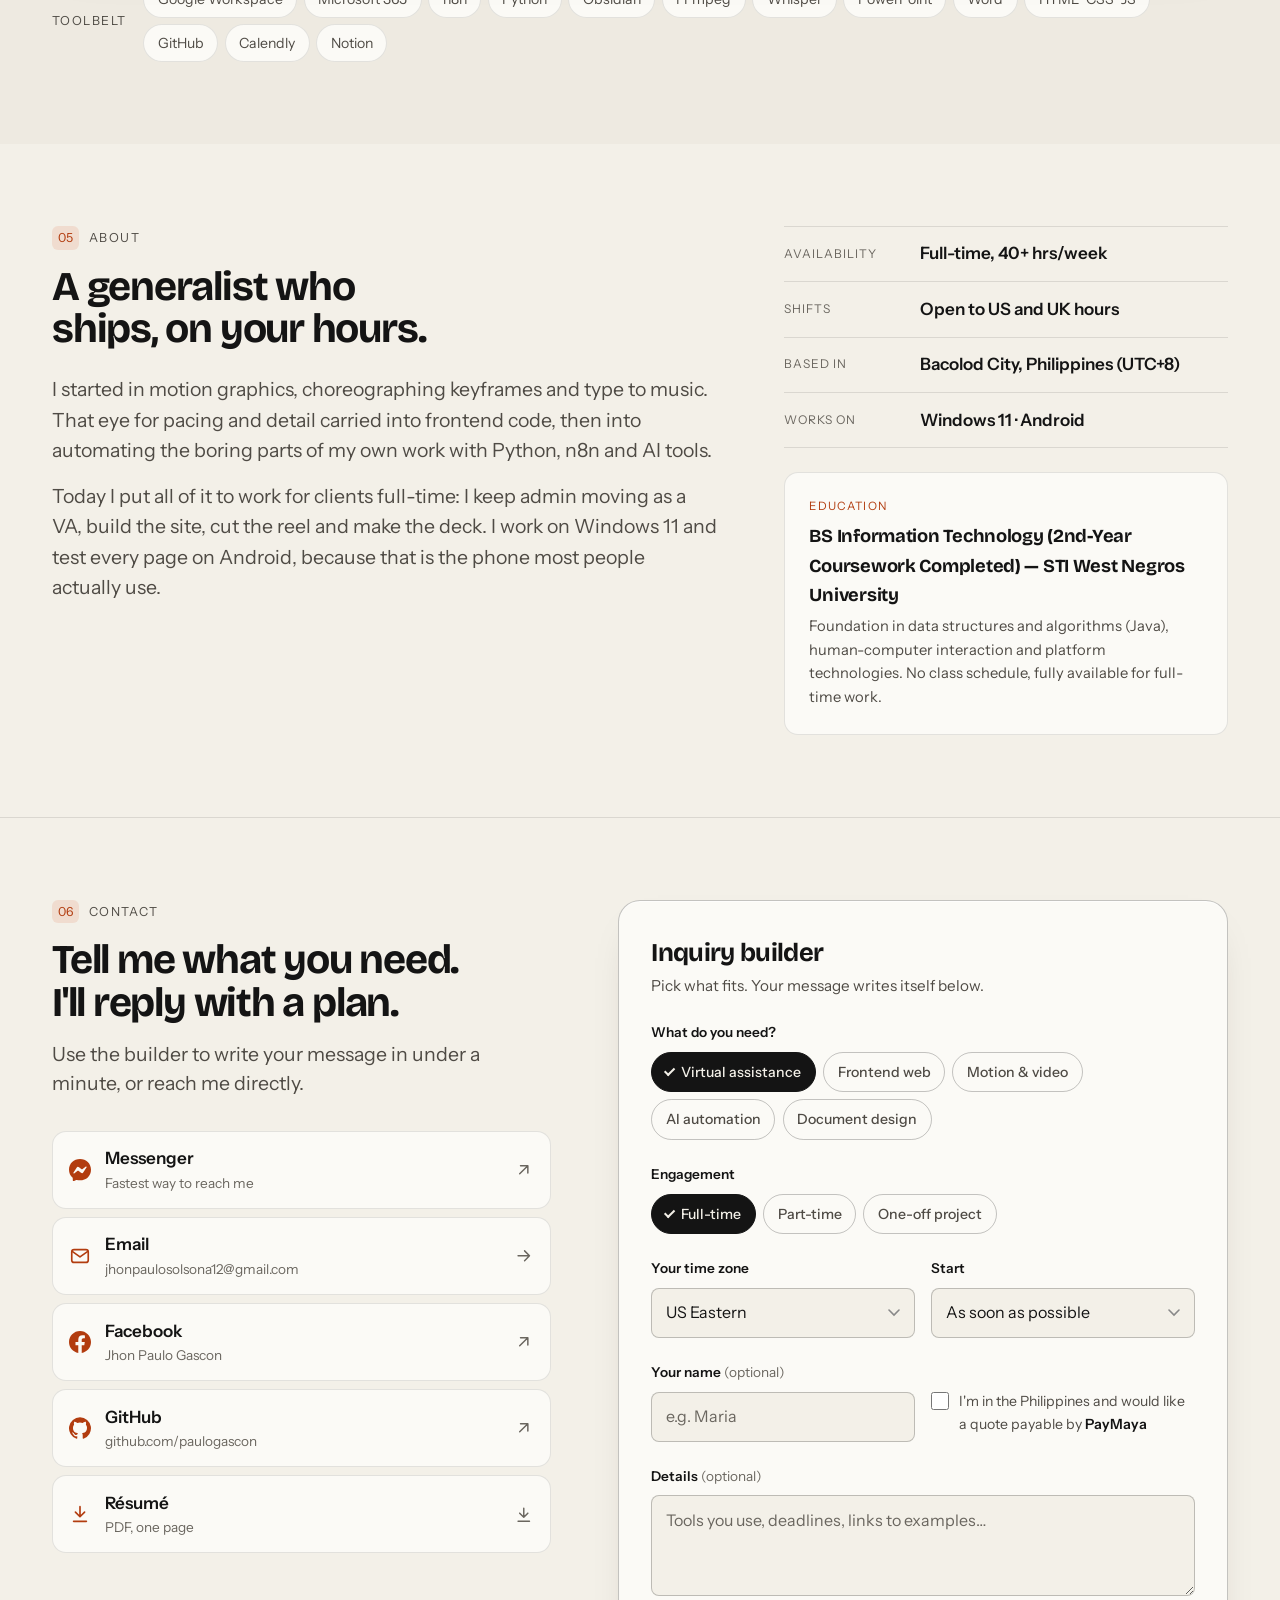
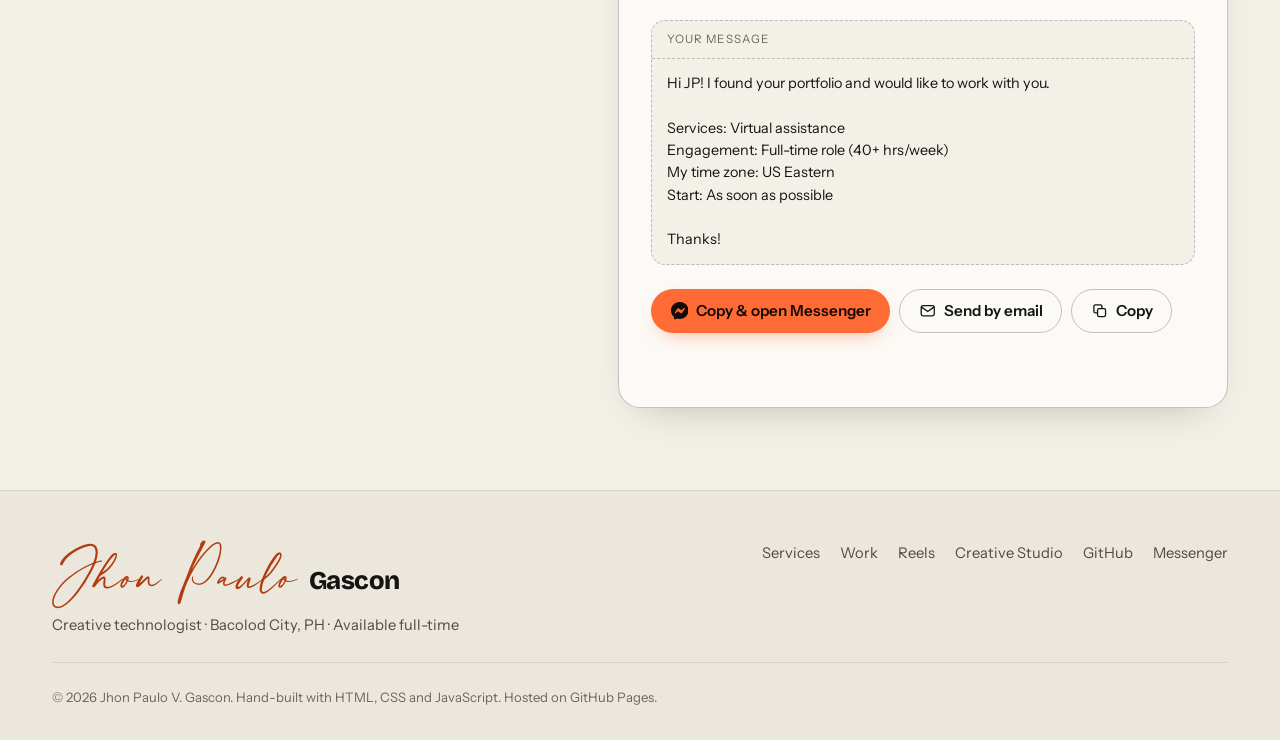
==== commit dc52e95f: "Add boot intro, holographic ID foil, glass service cards and UI sounds - Boot-up intro (~1s, once pe" ====
--- a/index.html
+++ b/index.html
@@ -45,6 +45,16 @@
             }
             d.setAttribute('data-theme', t);
             d.classList.add('js');
+            // Boot-up intro: once per visit, never for reduced motion, Data Saver,
+            // deep links (#contact) or a hop back from the Creative Studio.
+            try {
+                var c = navigator.connection || {};
+                var internal = document.referrer && document.referrer.indexOf(location.origin) === 0;
+                if (!sessionStorage.getItem('jp-booted') && !location.hash && !internal && !c.saveData &&
+                    !(window.matchMedia && window.matchMedia('(prefers-reduced-motion: reduce)').matches)) {
+                    d.classList.add('is-booting');
+                }
+            } catch (e) {}
         })();
     </script>
 
@@ -82,6 +92,15 @@
     </script>
 </head>
 <body>
+    <!-- Boot-up intro (js/boot.js). Hidden unless html.is-booting; a CSS failsafe removes it. -->
+    <div class="boot" id="boot" aria-hidden="true">
+        <div class="boot-inner">
+            <p class="boot-kicker"><span class="boot-dot"></span>Portfolio · Bacolod, PH</p>
+            <p class="boot-name"><span class="boot-type" id="bootType"></span><span class="boot-caret"></span></p>
+            <span class="boot-bar"><span></span></span>
+            <p class="boot-skip">Click or press any key to skip</p>
+        </div>
+    </div>
     <!-- Icon sprite -->
     <svg width="0" height="0" style="position:absolute" aria-hidden="true" focusable="false">
         <defs>
@@ -237,6 +256,7 @@
                                     <span>Bacolod · PH</span>
                                     <span class="idcard-code"></span>
                                 </div>
+                                <span class="idcard-holo" aria-hidden="true"></span>
                                 <span class="idcard-gloss" aria-hidden="true"></span>
                             </div>
                             <span class="drag-hint" id="dragHint" aria-hidden="true">
@@ -789,9 +809,11 @@
 
     <div class="toast" id="toast" role="status" aria-live="polite"></div>
 
+    <script src="js/boot.js" defer></script>
     <script src="js/home.js" defer></script>
     <script src="js/globe-fx.js" defer></script>
     <script src="js/motion.js" defer></script>
     <script src="js/assistant.js" data-base="" defer></script>
+    <script src="js/sound.js" defer></script>
 </body>
 </html>
--- a/css/home.css
+++ b/css/home.css
@@ -1522,3 +1522,172 @@
     .flow { position: static; }
     .live-dot::after { display: none; }
 }
+
+/* ==========================================================================
+   Futuristic layer: boot intro, holographic ID foil, glass service cards
+   ========================================================================== */
+
+/* ---------- Boot-up intro (js/boot.js) ---------- */
+.boot { display: none; }
+.is-booting { overflow: hidden; }
+.is-booting .boot,
+.boot.is-out {
+    position: fixed;
+    inset: 0;
+    z-index: 1000;
+    display: grid;
+    place-items: center;
+    padding: 24px;
+    background:
+        radial-gradient(60vmax 60vmax at 50% 55%, rgba(255, 107, 53, 0.10), transparent 60%),
+        var(--bg);
+    color: var(--text);
+    cursor: pointer;
+    /* Failsafe: never stays up if the script doesn't run */
+    animation: boot-failsafe 0.01s linear 3.2s forwards;
+}
+@keyframes boot-failsafe { to { opacity: 0; visibility: hidden; pointer-events: none; } }
+.boot.is-out {
+    pointer-events: none;
+    animation: boot-out 0.55s cubic-bezier(0.6, 0, 0.2, 1) forwards;
+}
+@keyframes boot-out {
+    0% { opacity: 1; clip-path: circle(150% at 50% 50%); }
+    100% { opacity: 0; clip-path: circle(0% at 50% 50%); }
+}
+.boot.is-out .boot-inner { transform: scale(0.94); opacity: 0; transition: transform 0.45s ease, opacity 0.3s ease; }
+.boot-inner { display: grid; justify-items: center; gap: 14px; text-align: center; }
+.boot-kicker {
+    display: inline-flex; align-items: center; gap: 8px;
+    font-family: var(--font-label);
+    font-size: 0.72rem;
+    letter-spacing: 0.22em;
+    text-transform: uppercase;
+    color: var(--muted);
+}
+.boot-dot { width: 7px; height: 7px; border-radius: 50%; background: #3ddc84; box-shadow: 0 0 10px #3ddc84; }
+.boot-name {
+    min-height: 1.1em;
+    font-family: var(--font-display);
+    font-size: clamp(2rem, 1.2rem + 4.2vw, 4.4rem);
+    font-weight: 750;
+    letter-spacing: -0.04em;
+    line-height: 1.05;
+}
+.boot-caret {
+    display: inline-block;
+    width: 0.08em;
+    height: 0.9em;
+    margin-left: 0.06em;
+    vertical-align: -0.08em;
+    background: var(--accent);
+    box-shadow: 0 0 14px var(--accent);
+    animation: boot-caret 0.5s steps(1) infinite;
+}
+@keyframes boot-caret { 50% { opacity: 0; } }
+.boot-bar { position: relative; width: min(240px, 60vw); height: 2px; border-radius: 2px; background: var(--line); overflow: hidden; }
+.boot-bar span {
+    position: absolute; inset: 0;
+    background: linear-gradient(90deg, #ff6b35, #ffc9a8);
+    box-shadow: 0 0 12px rgba(255, 107, 53, 0.8);
+    transform-origin: 0 50%;
+    animation: boot-bar 0.95s cubic-bezier(0.4, 0, 0.2, 1) forwards;
+}
+@keyframes boot-bar { from { transform: scaleX(0); } to { transform: scaleX(1); } }
+.boot-skip { font-size: 0.78rem; color: var(--faint, var(--muted)); }
+/* The hero rises in as the globe bursts */
+.is-booted .hero-copy,
+.is-booted .hero-visual { animation: boot-rise 0.8s cubic-bezier(0.22, 1, 0.36, 1) both; }
+.is-booted .hero-visual { animation-delay: 0.08s; }
+@keyframes boot-rise { from { opacity: 0; transform: translateY(16px) scale(0.985); } }
+.site-fx.is-burst { transition-duration: 0.25s; }
+
+/* ---------- Holographic foil on the ID card ---------- */
+.idcard-holo {
+    position: absolute;
+    inset: -45%;
+    z-index: 2;
+    pointer-events: none;
+    opacity: 0.55;
+    mix-blend-mode: hard-light;
+    background:
+        repeating-linear-gradient(118deg,
+            rgba(255, 70, 160, 0) 0%,
+            rgba(255, 70, 160, 0.22) 4%,
+            rgba(255, 214, 90, 0.22) 8%,
+            rgba(90, 255, 180, 0.22) 12%,
+            rgba(70, 170, 255, 0.22) 16%,
+            rgba(170, 100, 255, 0.22) 20%,
+            rgba(255, 70, 160, 0) 24%),
+        radial-gradient(circle, rgba(255, 255, 255, 0.35) 0 0.6px, transparent 1.2px) 0 0 / 7px 7px;
+    will-change: transform, opacity;
+}
+
+/* ---------- Frosted-glass service cards ---------- */
+.services { border-top: 0; display: grid; gap: 14px; }
+.service {
+    --mx: 50%;
+    --my: 0%;
+    padding: clamp(1.25rem, 0.9rem + 1.4vw, 2rem);
+    border: 1px solid var(--glass-line);
+    border-radius: 22px;
+    background: var(--glass-bg);
+    box-shadow: inset 0 1px 0 var(--glass-hi), 0 24px 48px -36px rgba(0, 0, 0, 0.7);
+    isolation: isolate;
+}
+:root,
+:root[data-theme="dark"] {
+    --glass-bg: color-mix(in srgb, #181a1e 58%, transparent);
+    --glass-line: rgba(242, 239, 233, 0.10);
+    --glass-hi: rgba(255, 255, 255, 0.06);
+}
+:root[data-theme="light"] {
+    --glass-bg: color-mix(in srgb, #ffffff 58%, transparent);
+    --glass-line: rgba(20, 20, 20, 0.10);
+    --glass-hi: rgba(255, 255, 255, 0.9);
+}
+/* Real blur only where it's cheap: desktop. Phones get a denser tint. */
+@media (hover: hover) and (pointer: fine) and (min-width: 961px) {
+    .service { -webkit-backdrop-filter: blur(14px) saturate(140%); backdrop-filter: blur(14px) saturate(140%); }
+}
+@media not all and (hover: hover) and (pointer: fine) and (min-width: 961px) {
+    :root, :root[data-theme="dark"] { --glass-bg: color-mix(in srgb, #181a1e 82%, transparent); }
+    :root[data-theme="light"] { --glass-bg: color-mix(in srgb, #ffffff 80%, transparent); }
+}
+/* Inner spotlight (replaces the old top rule) */
+.service::before {
+    inset: 0;
+    top: 0;
+    width: auto;
+    height: auto;
+    z-index: -1;
+    border-radius: inherit;
+    background: radial-gradient(420px circle at var(--mx) var(--my), rgba(255, 107, 53, 0.13), transparent 45%);
+    opacity: 0;
+    transition: opacity 0.35s ease;
+}
+.service:hover::before { width: auto; opacity: 1; }
+/* Glowing edge: a gradient ring masked to the 1px border */
+.service::after {
+    content: "";
+    position: absolute;
+    inset: -1px;
+    border-radius: inherit;
+    padding: 1px;
+    background: radial-gradient(260px circle at var(--mx) var(--my), rgba(255, 140, 90, 0.95), rgba(255, 107, 53, 0.35) 40%, transparent 70%);
+    -webkit-mask: linear-gradient(#000 0 0) content-box, linear-gradient(#000 0 0);
+    -webkit-mask-composite: xor;
+    mask: linear-gradient(#000 0 0) content-box exclude, linear-gradient(#000 0 0);
+    pointer-events: none;
+    opacity: 0;
+    transition: opacity 0.35s ease;
+}
+.has-spotlight .service:hover::after { opacity: 1; }
+/* Touch screens: a soft, still glow along the top-left edge */
+@media (hover: none), (pointer: coarse) {
+    .service::after {
+        opacity: 0.7;
+        background: radial-gradient(240px circle at 0% 0%, rgba(255, 107, 53, 0.85), rgba(255, 107, 53, 0.2) 45%, transparent 75%);
+    }
+}
+@media (max-width: 680px) { .services { gap: 12px; } .service { border-radius: 18px; } }
--- a/css/motion.css
+++ b/css/motion.css
@@ -75,7 +75,8 @@
 .cursor-ring.is-hot::after { transform: scale(1); opacity: 1; }
 .cursor-ring.is-hot { border-color: rgba(255, 107, 53, 0.95); }
 .cursor-ring.is-down::after { transform: scale(0.8); }
-.cursor-ring.is-text { opacity: 0 !important; }
+.cursor-ring.is-text,
+.cursor-ring.is-off { opacity: 0 !important; }
 .cursor-dot {
     width: 6px;
     height: 6px;
@@ -83,14 +84,15 @@
     background: #ff6b35;
     box-shadow: 0 0 10px 2px rgba(255, 107, 53, 0.8);
 }
-.cursor-dot.is-text { opacity: 0 !important; }
+.cursor-dot.is-text,
+.cursor-dot.is-off { opacity: 0 !important; }
 /* Size the ring with a transform-free trick so it never fights the follow transform */
 .cursor-ring { transition: opacity 0.25s ease, width 0.3s cubic-bezier(0.22, 1, 0.36, 1), height 0.3s cubic-bezier(0.22, 1, 0.36, 1), margin 0.3s cubic-bezier(0.22, 1, 0.36, 1), border-color 0.2s ease; }
 .cursor-ring.is-hot { width: 58px; height: 58px; margin: -29px 0 0 -29px; }
 :root[data-theme="light"] .cursor-ring { border-color: rgba(214, 74, 24, 0.8); box-shadow: 0 0 18px 1px rgba(255, 107, 53, 0.3); }
 
 /* ---------- Magnetic buttons ---------- */
-.btn, .icon-btn, .pa-launcher, [data-magnetic] { transition-property: translate, transform, background-color, border-color, color, box-shadow, opacity; }
+.btn, .icon-btn, [data-magnetic] { transition-property: translate, transform, background-color, border-color, color, box-shadow, opacity; }
 .is-magnet { transition: translate 0.12s linear !important; }
 .btn:not(.is-magnet), .icon-btn:not(.is-magnet), [data-magnetic]:not(.is-magnet) { transition: translate 0.45s cubic-bezier(0.34, 1.56, 0.64, 1), transform 0.25s ease, background-color 0.25s ease, border-color 0.25s ease, color 0.25s ease, box-shadow 0.25s ease; }
 
@@ -99,3 +101,33 @@
     body { animation: none !important; }
     body::after { display: none; }
 }
+
+/* ---------- Sound toggle (js/sound.js), shared by both pages ---------- */
+.sound-toggle { -webkit-tap-highlight-color: transparent; }
+.sound-toggle svg { width: 20px; height: 20px; }
+.sound-toggle .snd-on { display: none; }
+.sound-toggle[aria-pressed="true"] .snd-on { display: block; }
+.sound-toggle[aria-pressed="true"] .snd-off { display: none; }
+.sound-toggle[aria-pressed="true"] { color: #ff6b35; border-color: rgba(255, 107, 53, 0.55); }
+:root[data-theme="light"] .sound-toggle[aria-pressed="true"] { color: #c2410c; }
+.sound-toggle .snd-label { display: none; }
+/* Phones: the toggle lives in the menu as a full row with a label */
+.nav-sound { list-style: none; }
+.nav-sound .sound-toggle {
+    display: inline-flex;
+    align-items: center;
+    gap: 12px;
+    width: 100%;
+    height: auto;
+    padding: 0.95rem 0.25rem;
+    border: 0;
+    border-radius: 0;
+    background: none;
+    font: inherit;
+    font-size: 1.05rem;
+    font-weight: 600;
+    text-align: left;
+}
+.nav-sound .sound-toggle .snd-label { display: inline; }
+.nav-sound .sound-toggle:hover { background: none; }
+.nav-sound:empty { display: none; }
--- a/css/assistant.css
+++ b/css/assistant.css
@@ -18,14 +18,18 @@
     position: fixed;
     right: max(16px, env(safe-area-inset-right));
     bottom: calc(16px + env(safe-area-inset-bottom));
-    z-index: 90;
+    /* Sits above the sticky menu bar and is sized so it always fits below it:
+       room = viewport - menu bar - launcher - gaps */
+    --pa-room: calc(100vh - 168px);
+    --pa-room: calc(100dvh - 168px);
+    z-index: 120;
     display: flex;
     flex-direction: column;
     align-items: flex-end;
-    gap: 12px;
+    gap: 10px;
     font-family: "Instrument Sans", "Inter", "Segoe UI", system-ui, sans-serif;
-    font-size: 15px;
-    line-height: 1.5;
+    font-size: 14px;
+    line-height: 1.45;
     color: var(--pa-text);
 }
 :root[data-theme="light"] .pa {
@@ -51,9 +55,9 @@
 .pa-launcher {
     display: inline-flex;
     align-items: center;
-    gap: 10px;
-    height: 56px;
-    padding: 0 20px 0 16px;
+    gap: 8px;
+    height: 48px;
+    padding: 0 18px 0 14px;
     border: 0;
     border-radius: 999px;
     background: var(--pa-accent);
@@ -61,20 +65,15 @@
     font: inherit;
     font-weight: 650;
     cursor: pointer;
-    box-shadow: 0 14px 34px -12px rgba(255, 107, 53, 0.85), 0 0 0 0 rgba(255, 107, 53, 0.45);
-    animation: pa-pulse 3.2s ease-out 2.5s 3;
+    box-shadow: 0 12px 28px -12px rgba(255, 107, 53, 0.85);
     transition: translate 0.25s cubic-bezier(0.22, 1, 0.36, 1), box-shadow 0.25s ease;
 }
-.pa-launcher svg { width: 24px; height: 24px; flex: none; }
-.pa-launcher:hover { box-shadow: 0 18px 40px -12px rgba(255, 107, 53, 1); }
+.pa-launcher svg { width: 21px; height: 21px; flex: none; }
+.pa-launcher:hover { box-shadow: 0 14px 30px -12px rgba(255, 107, 53, 1); }
 .pa-launcher:focus-visible { outline: 3px solid var(--pa-text); outline-offset: 3px; }
-.pa[data-open="true"] .pa-launcher { background: var(--pa-surface); color: var(--pa-text); box-shadow: var(--pa-shadow); animation: none; }
-@keyframes pa-pulse {
-    0% { box-shadow: 0 14px 34px -12px rgba(255, 107, 53, 0.85), 0 0 0 0 rgba(255, 107, 53, 0.5); }
-    70%, 100% { box-shadow: 0 14px 34px -12px rgba(255, 107, 53, 0.85), 0 0 0 16px rgba(255, 107, 53, 0); }
-}
+.pa[data-open="true"] .pa-launcher { background: var(--pa-surface); color: var(--pa-text); box-shadow: var(--pa-shadow); }
 @media (max-width: 600px) {
-    .pa-launcher { width: 56px; padding: 0; justify-content: center; }
+    .pa-launcher { width: 52px; height: 52px; padding: 0; justify-content: center; }
     .pa-launcher-label { display: none; }
 }
 
@@ -82,10 +81,9 @@
 .pa-panel {
     display: flex;
     flex-direction: column;
-    width: min(380px, calc(100vw - 32px));
-    height: min(580px, calc(100vh - 110px));
-    height: min(580px, calc(100dvh - 110px));
-    border-radius: 20px;
+    width: min(340px, calc(100vw - 32px));
+    max-height: min(480px, var(--pa-room));
+    border-radius: 18px;
     background: var(--pa-bg);
     box-shadow: var(--pa-shadow);
     overflow: hidden;
@@ -100,37 +98,38 @@
 .pa-head {
     display: flex;
     align-items: center;
-    gap: 12px;
-    padding: 14px 14px 14px 16px;
+    flex: none;
+    gap: 10px;
+    padding: 10px 8px 10px 12px;
     border-bottom: 1px solid var(--pa-line);
 }
 .pa-avatar {
     position: relative;
     display: grid;
     place-items: center;
-    width: 40px; height: 40px;
+    width: 34px; height: 34px;
     flex: none;
     border-radius: 50%;
     background: var(--pa-accent);
     color: var(--pa-on-accent);
     font-weight: 800;
-    font-size: 14px;
+    font-size: 12.5px;
     letter-spacing: 0.02em;
 }
 .pa-dot {
     position: absolute;
     right: 0; bottom: 0;
-    width: 11px; height: 11px;
+    width: 10px; height: 10px;
     border-radius: 50%;
     background: var(--pa-ok);
     border: 2px solid var(--pa-bg);
 }
 .pa-titles { flex: 1; min-width: 0; }
-.pa-title { margin: 0; font-size: 16px; font-weight: 700; line-height: 1.2; }
-.pa-sub { margin: 2px 0 0; font-size: 12.5px; color: var(--pa-muted); }
+.pa-title { margin: 0; font-size: 15px; font-weight: 700; line-height: 1.2; }
+.pa-sub { margin: 1px 0 0; font-size: 12px; color: var(--pa-muted); }
 .pa-close {
     display: grid; place-items: center;
-    width: 36px; height: 36px;
+    width: 32px; height: 32px;
     border: 0; border-radius: 50%;
     background: transparent;
     color: var(--pa-muted);
@@ -141,21 +140,22 @@
 .pa-close:focus-visible { outline: 2px solid var(--pa-accent); outline-offset: 1px; }
 
 .pa-log {
-    flex: 1;
+    flex: 1 1 auto;
+    min-height: 80px;
     display: flex;
     flex-direction: column;
-    gap: 10px;
-    padding: 16px;
+    gap: 8px;
+    padding: 12px;
     overflow-y: auto;
     overscroll-behavior: contain;
     scroll-behavior: smooth;
 }
 .pa-msg {
-    max-width: 88%;
-    padding: 10px 13px;
-    border-radius: 16px;
-    font-size: 14.5px;
-    line-height: 1.5;
+    max-width: 90%;
+    padding: 8px 11px;
+    border-radius: 14px;
+    font-size: 13.5px;
+    line-height: 1.45;
     overflow-wrap: anywhere;
     animation: pa-in 0.25s cubic-bezier(0.22, 1, 0.36, 1) both;
 }
@@ -167,7 +167,7 @@
 .pa-msg b { font-weight: 650; }
 @keyframes pa-in { from { opacity: 0; transform: translateY(6px); } to { opacity: 1; transform: none; } }
 
-.pa-typing { display: inline-flex; gap: 4px; padding: 13px 14px; }
+.pa-typing { display: inline-flex; gap: 4px; padding: 11px 12px; }
 .pa-typing span { width: 7px; height: 7px; border-radius: 50%; background: var(--pa-muted); animation: pa-blink 1s infinite ease-in-out; }
 .pa-typing span:nth-child(2) { animation-delay: 0.15s; }
 .pa-typing span:nth-child(3) { animation-delay: 0.3s; }
@@ -190,35 +190,34 @@
 
 .pa-chips {
     display: flex;
-    gap: 8px;
-    padding: 0 16px 10px;
-    overflow-x: auto;
-    scrollbar-width: none;
-}
-.pa-chips::-webkit-scrollbar { display: none; }
+    flex-wrap: wrap;
+    flex: none;
+    gap: 6px;
+    padding: 2px 12px 10px;
+}
 .pa-chip {
     flex: none;
-    padding: 7px 12px;
+    padding: 5px 10px;
     border: 1px solid var(--pa-line);
     border-radius: 999px;
     background: transparent;
     color: var(--pa-text);
-    font: inherit; font-size: 13px; font-weight: 550;
+    font: inherit; font-size: 12.5px; font-weight: 550;
     cursor: pointer;
     transition: border-color 0.2s ease, background-color 0.2s ease;
 }
 .pa-chip:hover { border-color: var(--pa-accent); background: rgba(255, 107, 53, 0.08); }
 .pa-chip:focus-visible, .pa-inline-handoff:focus-visible, .pa-handoff:focus-visible { outline: 2px solid var(--pa-accent); outline-offset: 2px; }
 
-.pa-foot { padding: 0 16px 14px; border-top: 1px solid var(--pa-line); }
-.pa-form { display: flex; gap: 8px; padding-top: 12px; }
+.pa-foot { flex: none; padding: 0 12px 10px; border-top: 1px solid var(--pa-line); }
+.pa-form { display: flex; gap: 6px; padding-top: 10px; }
 .pa-input {
     flex: 1;
     min-width: 0;
-    height: 44px;
-    padding: 0 14px;
-    border: 1px solid var(--pa-line);
-    border-radius: 12px;
+    height: 40px;
+    padding: 0 12px;
+    border: 1px solid var(--pa-line);
+    border-radius: 11px;
     background: var(--pa-surface);
     color: var(--pa-text);
     font: inherit;
@@ -228,36 +227,36 @@
 .pa-input:focus { outline: 2px solid var(--pa-accent); outline-offset: 0; border-color: transparent; }
 .pa-send {
     display: grid; place-items: center;
-    width: 44px; height: 44px;
-    flex: none;
-    border: 0; border-radius: 12px;
+    width: 40px; height: 40px;
+    flex: none;
+    border: 0; border-radius: 11px;
     background: var(--pa-accent);
     color: var(--pa-on-accent);
     cursor: pointer;
 }
-.pa-send svg { width: 20px; height: 20px; }
+.pa-send svg { width: 18px; height: 18px; }
 .pa-send:focus-visible { outline: 2px solid var(--pa-text); outline-offset: 2px; }
 .pa-handoff {
     display: flex; align-items: center; justify-content: center; gap: 8px;
-    margin-top: 10px;
-    height: 40px;
-    border-radius: 12px;
-    border: 1px solid var(--pa-line);
-    color: var(--pa-text);
-    font-size: 14px; font-weight: 650;
+    margin-top: 8px;
+    height: 36px;
+    border-radius: 11px;
+    border: 1px solid var(--pa-line);
+    color: var(--pa-text);
+    font-size: 13px; font-weight: 650;
     text-decoration: none;
 }
-.pa-handoff svg { width: 18px; height: 18px; color: #0a7cff; }
+.pa-handoff svg { width: 16px; height: 16px; color: #0a7cff; }
 .pa-handoff:hover { border-color: var(--pa-accent); }
-.pa-note { margin: 8px 0 0; font-size: 11.5px; line-height: 1.4; color: var(--pa-muted); text-align: center; }
+.pa-note { margin: 6px 0 0; font-size: 11px; line-height: 1.4; color: var(--pa-muted); text-align: center; }
 
 @media (max-width: 600px) {
     .pa[data-open="true"] { left: 8px; right: 8px; bottom: calc(8px + env(safe-area-inset-bottom)); }
-    .pa-panel { width: 100%; height: min(620px, calc(100dvh - 90px)); }
+    .pa-panel { width: 100%; max-height: min(560px, var(--pa-room)); }
 }
 
 @media (prefers-reduced-motion: reduce) {
-    .pa-launcher, .pa-msg, .pa-typing span { animation: none; }
+    .pa-msg, .pa-typing span { animation: none; }
     .pa-panel { transition: none; transform: none; }
 }
 
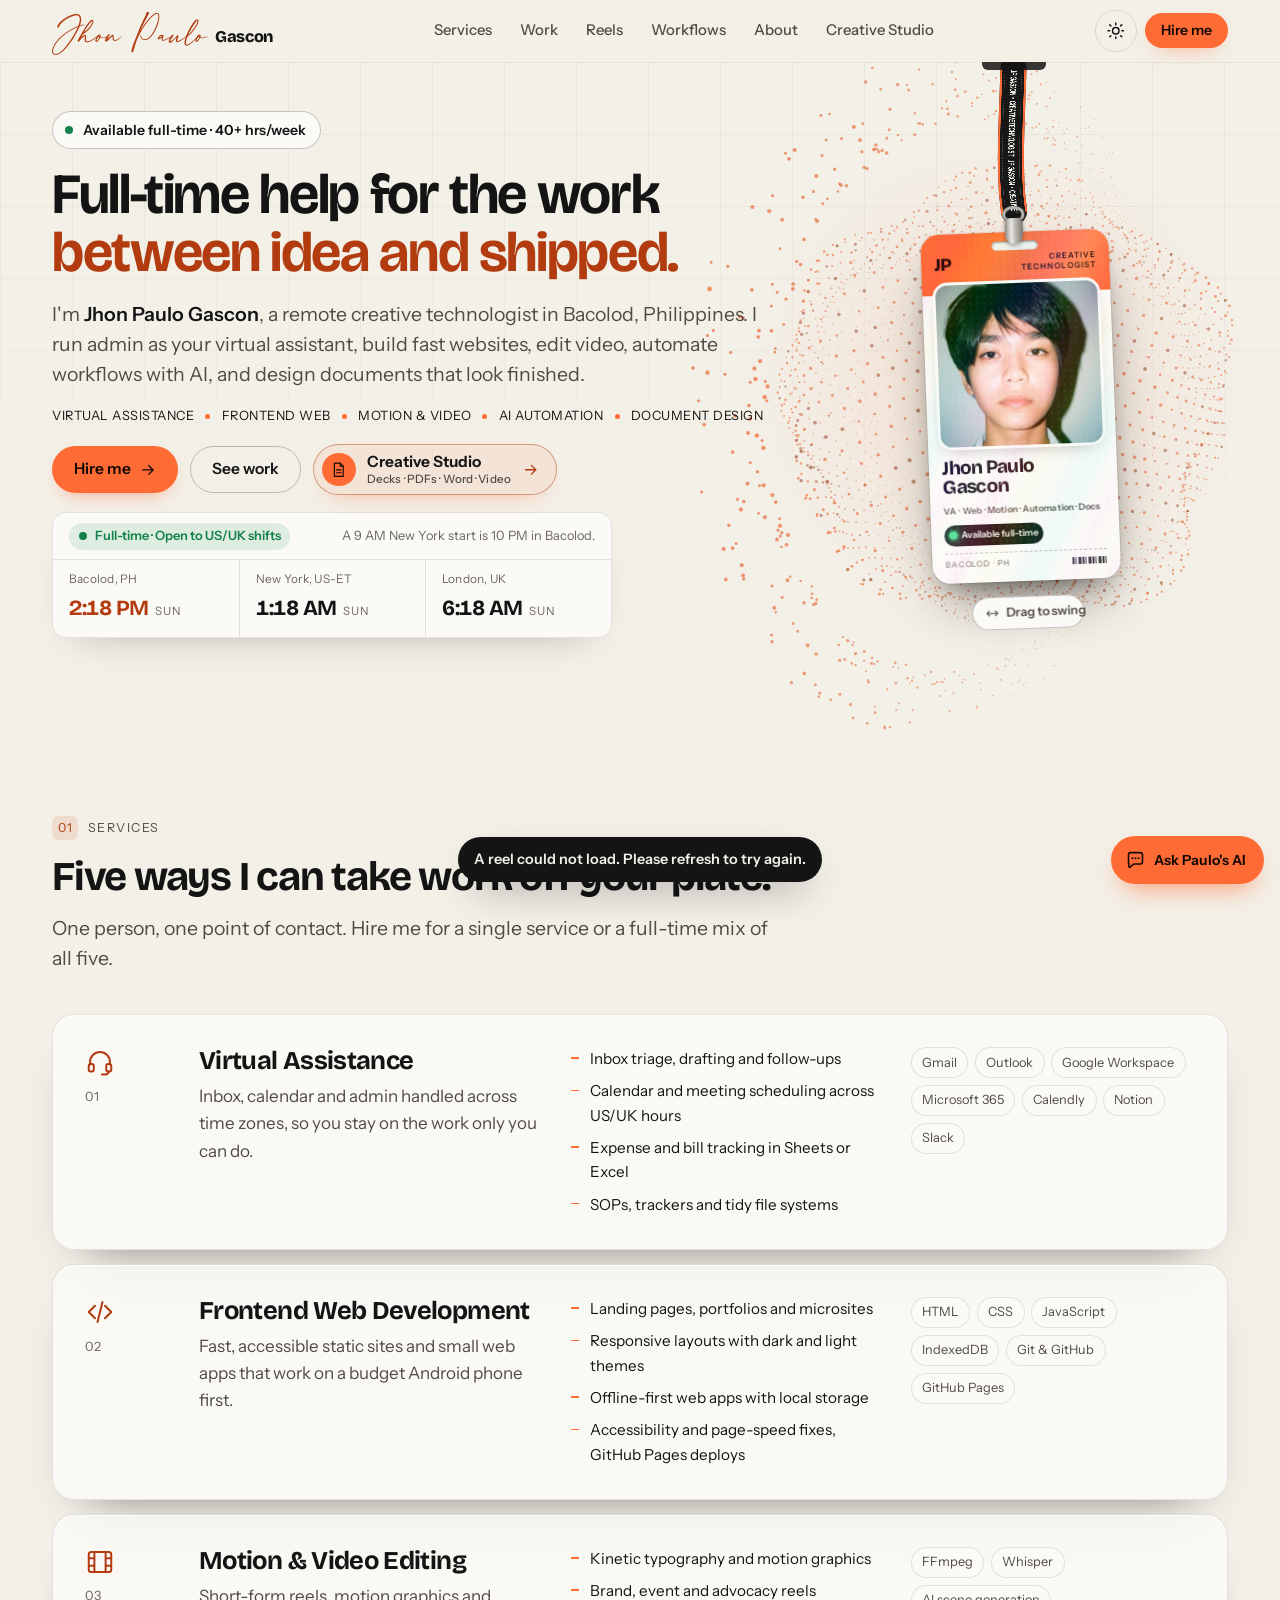
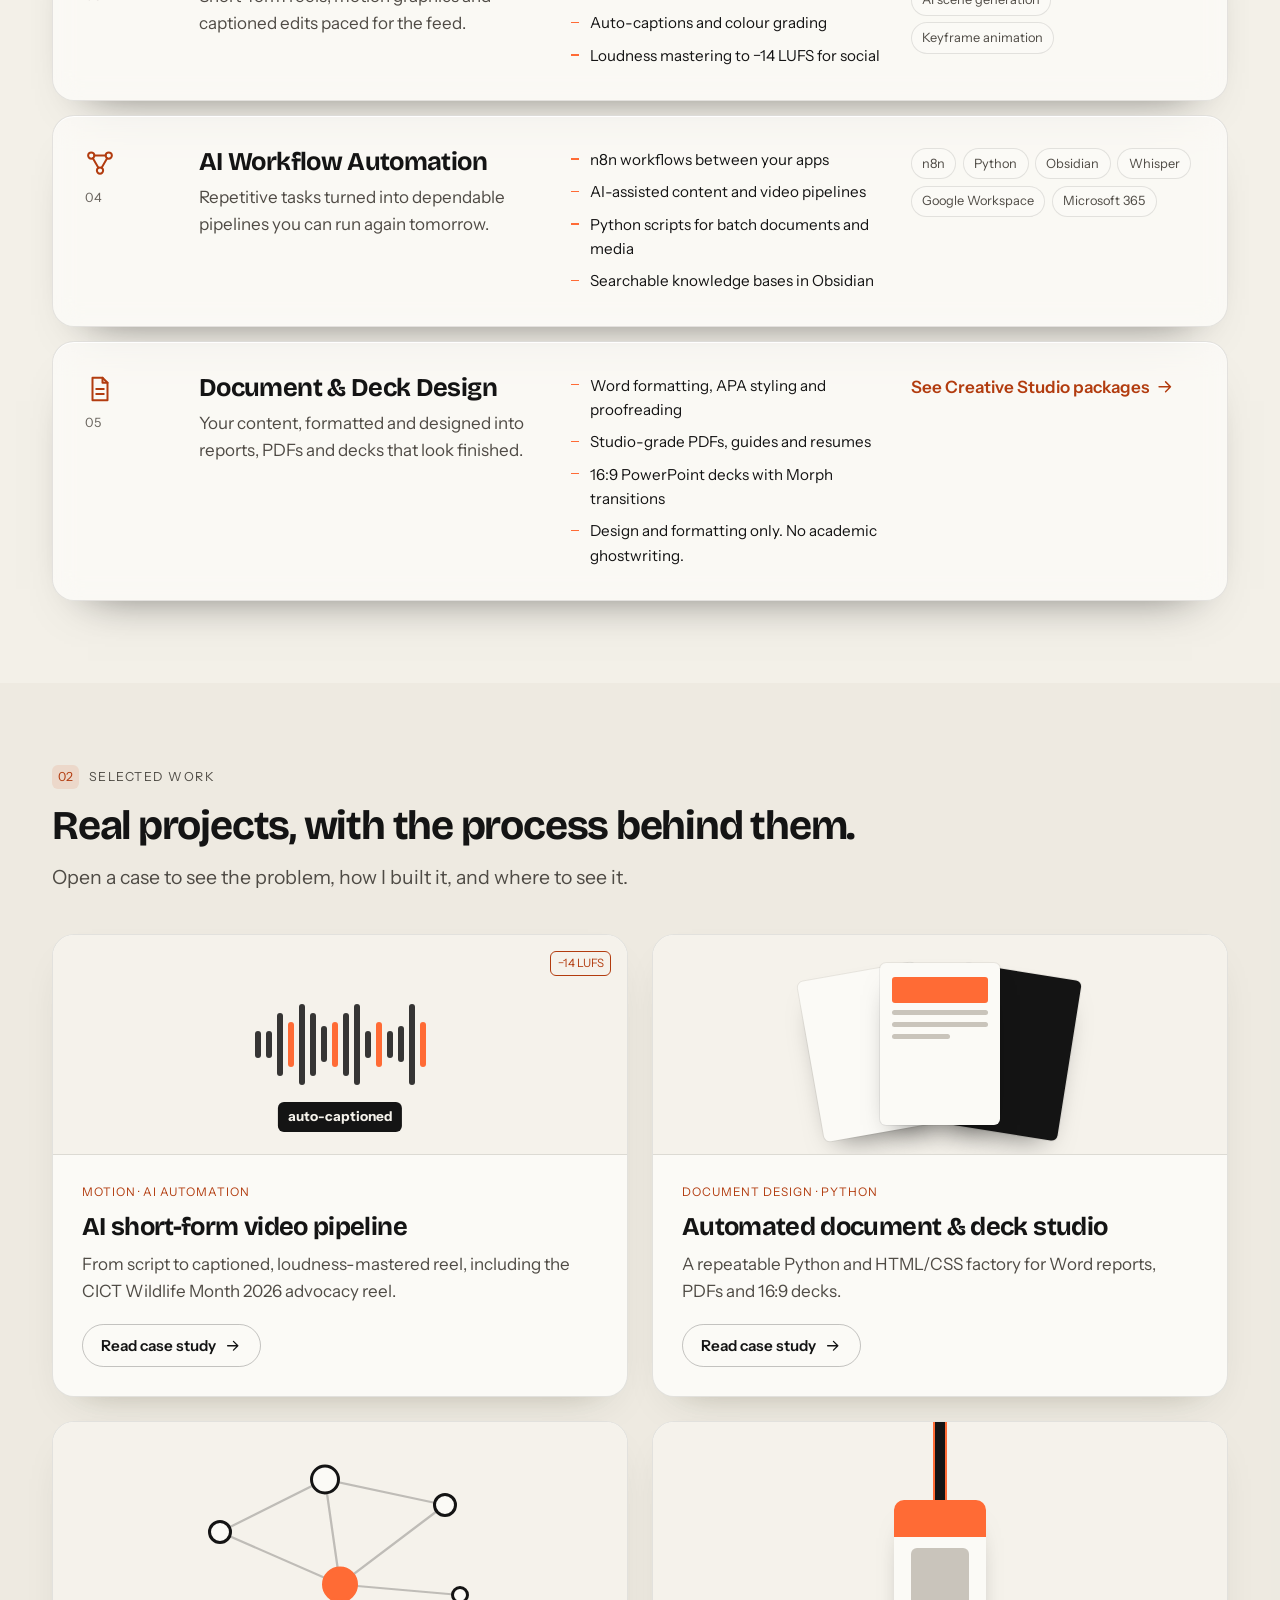
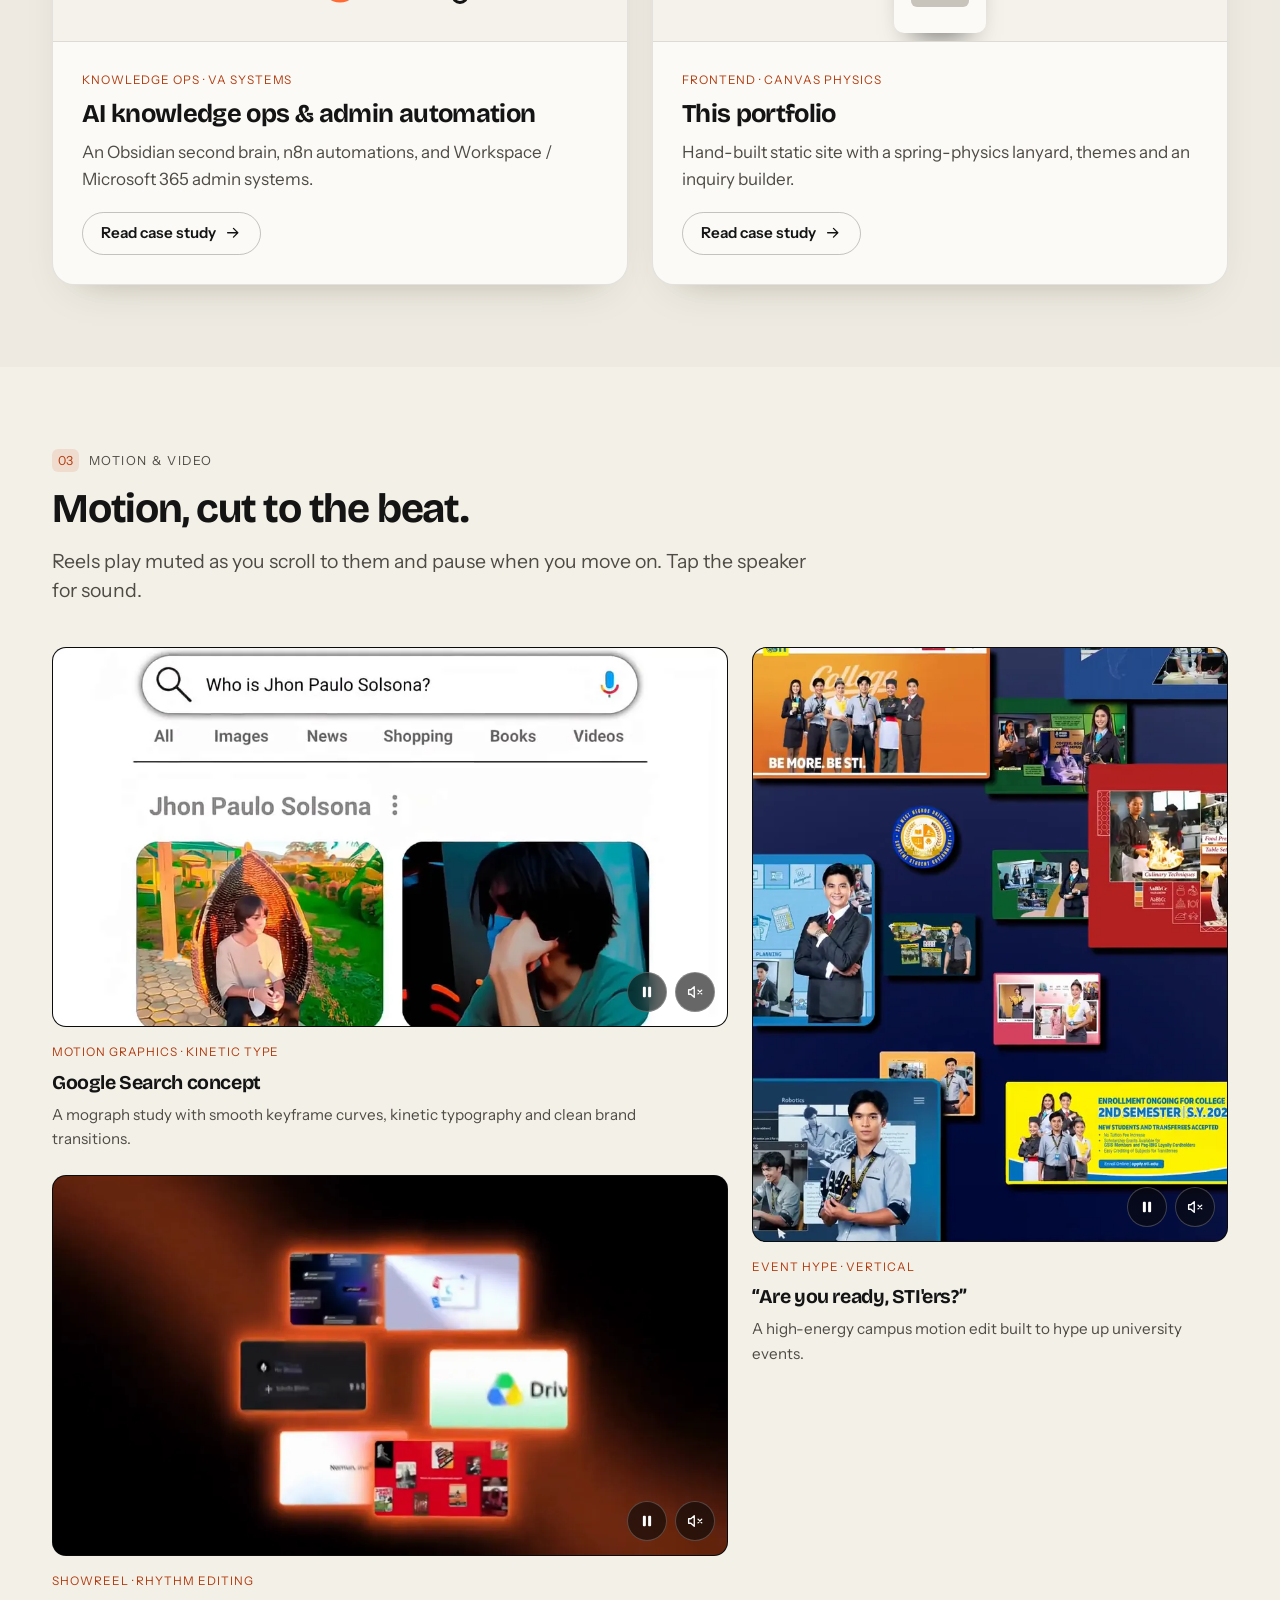
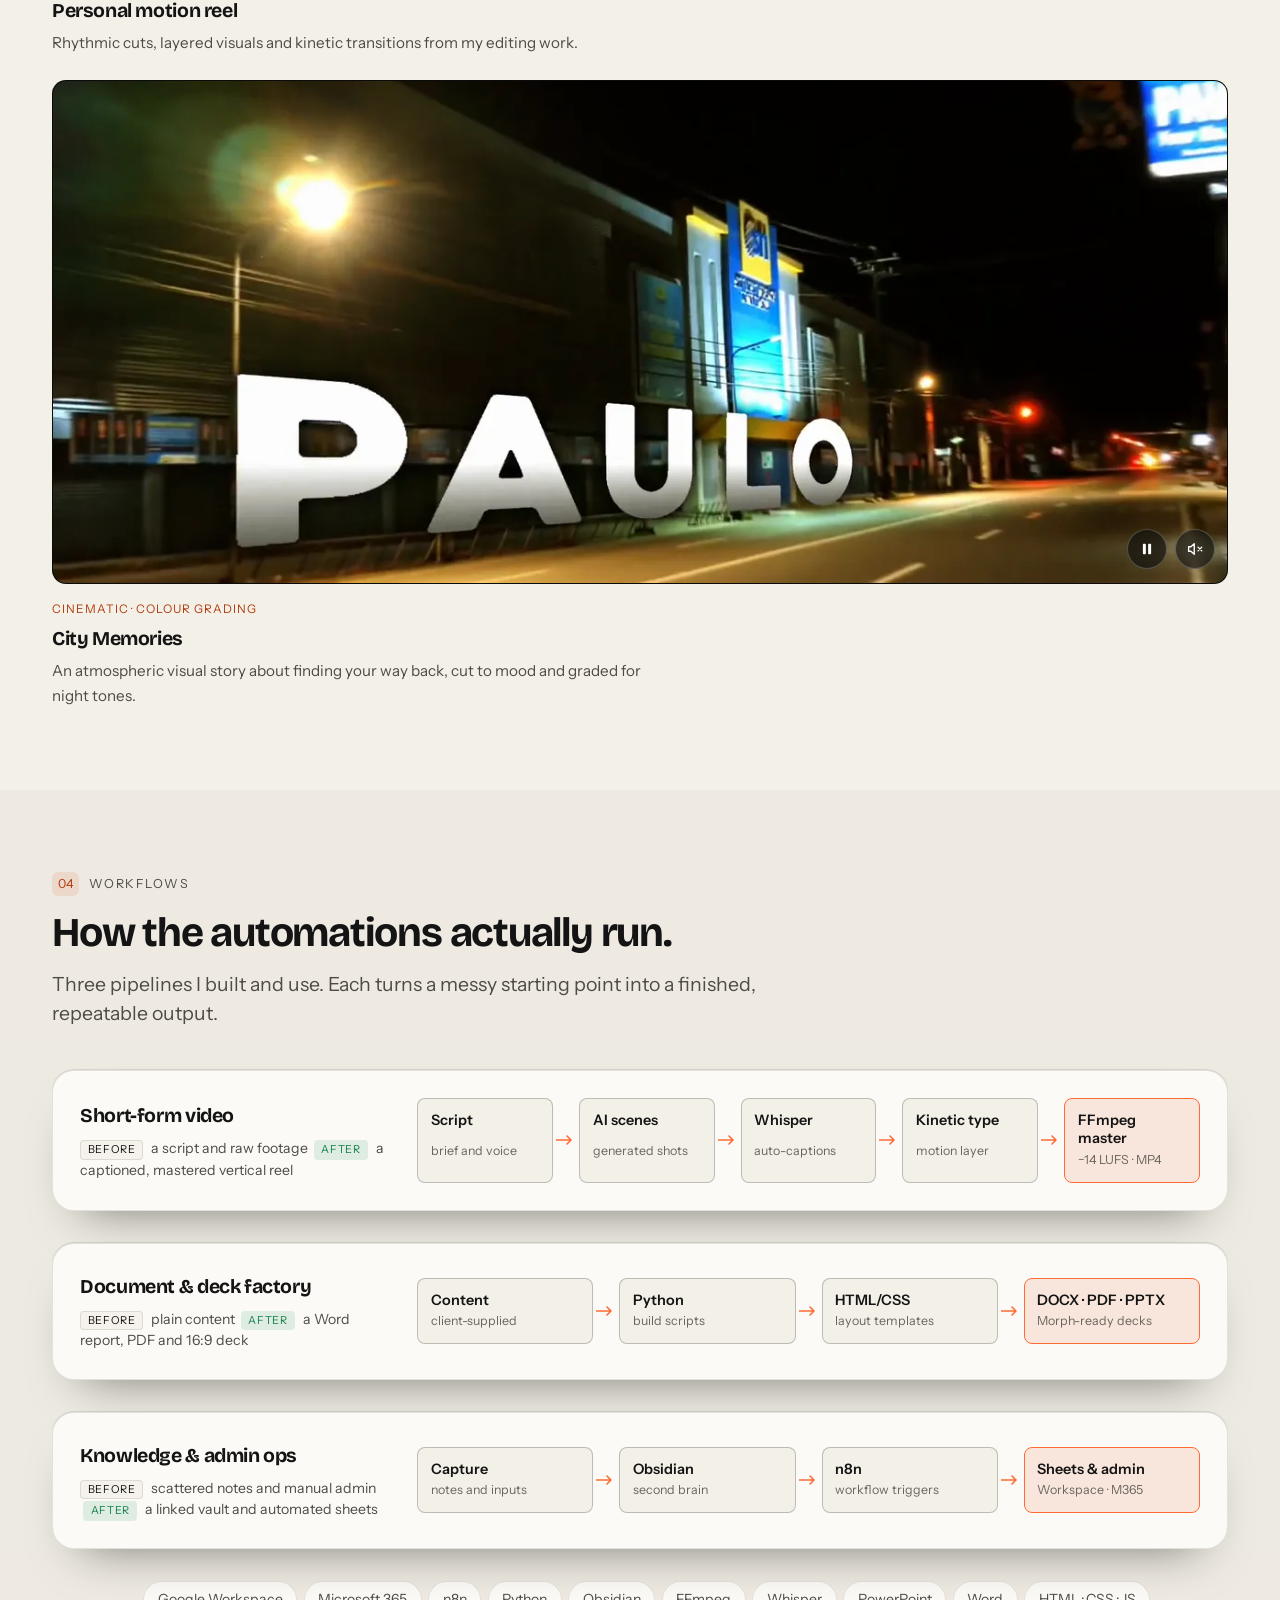
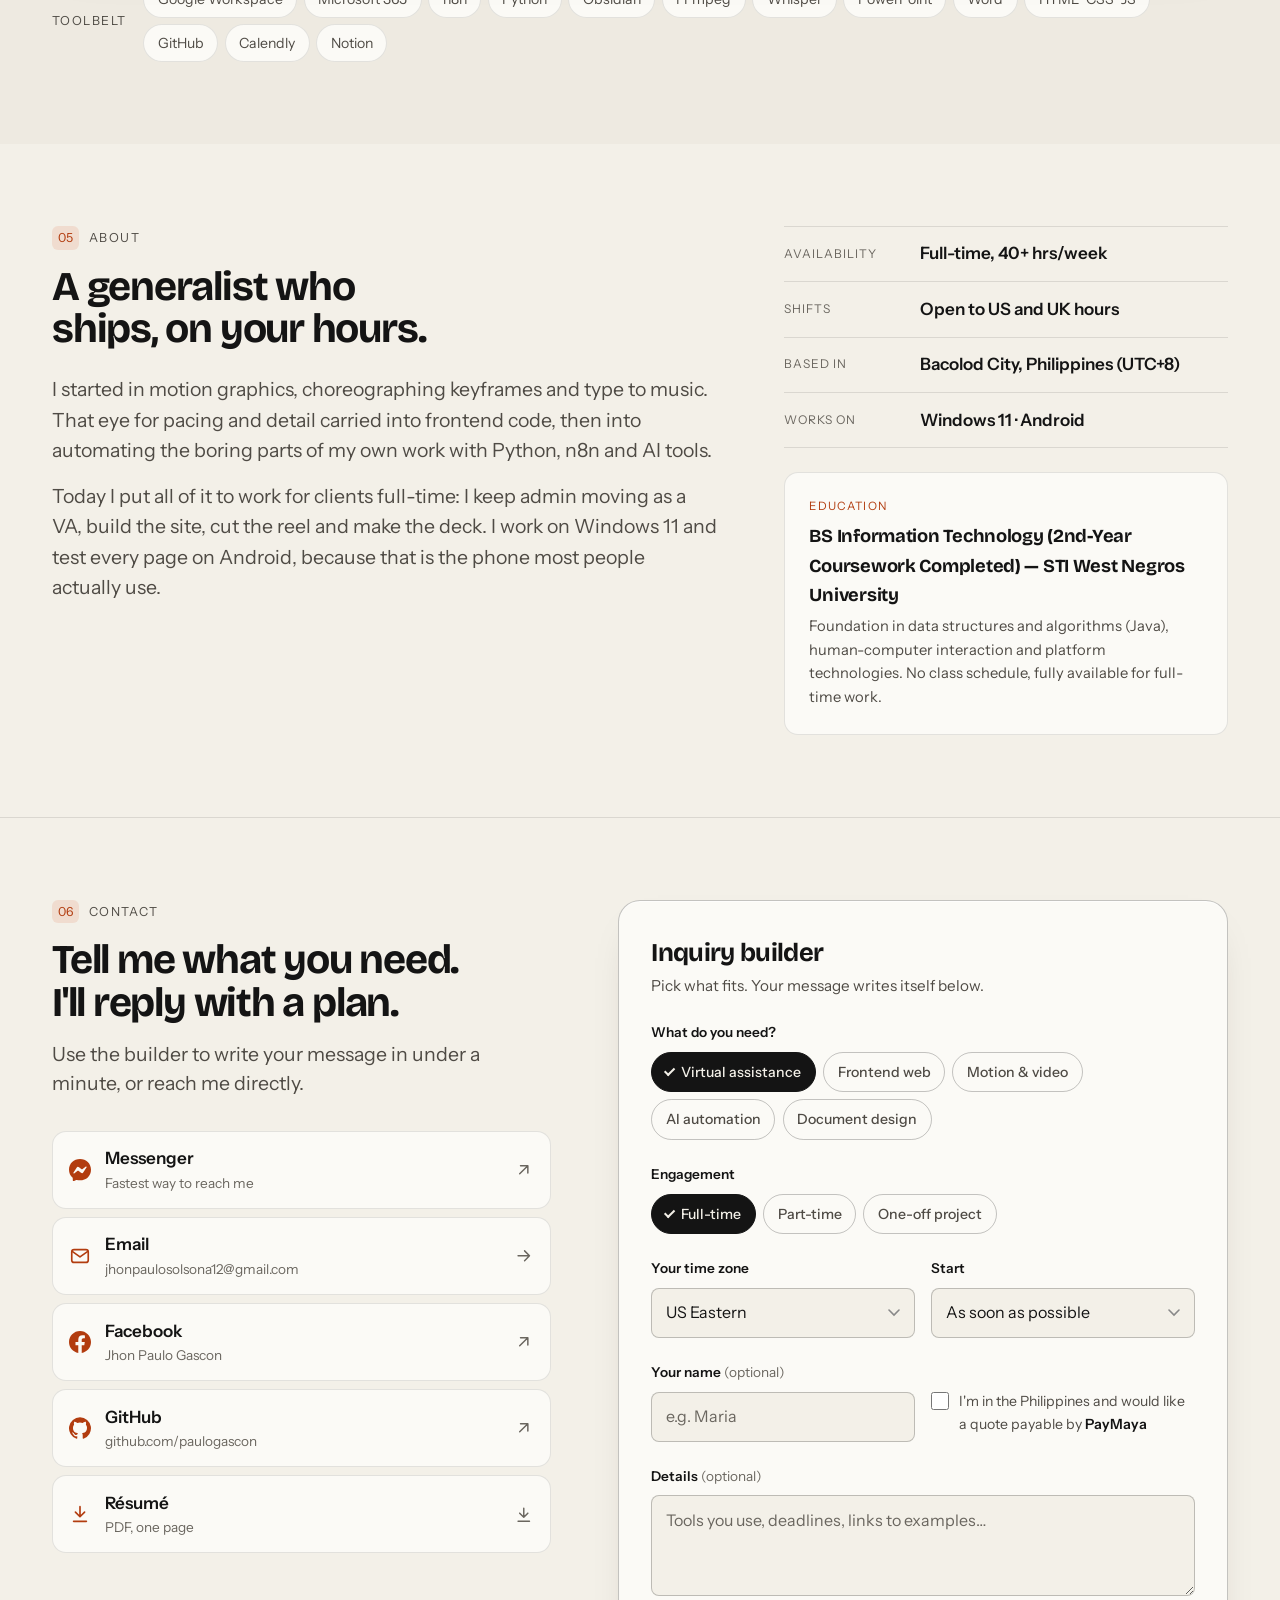
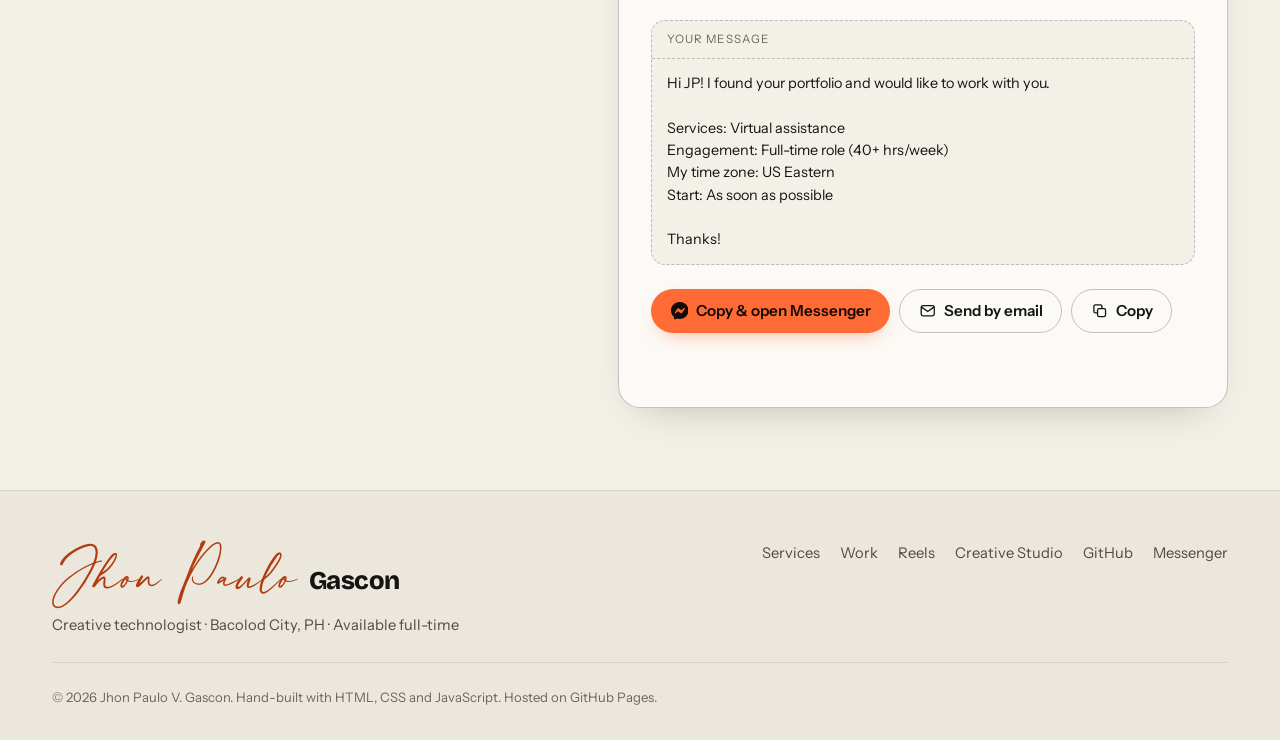
==== commit 4be85045: "Remove the UI sounds feature and its speaker button Paulo asked to drop it: removes js/sound.js, its" ====
--- a/index.html
+++ b/index.html
@@ -814,6 +814,5 @@
     <script src="js/globe-fx.js" defer></script>
     <script src="js/motion.js" defer></script>
     <script src="js/assistant.js" data-base="" defer></script>
-    <script src="js/sound.js" defer></script>
 </body>
 </html>
--- a/css/motion.css
+++ b/css/motion.css
@@ -101,33 +101,3 @@
     body { animation: none !important; }
     body::after { display: none; }
 }
-
-/* ---------- Sound toggle (js/sound.js), shared by both pages ---------- */
-.sound-toggle { -webkit-tap-highlight-color: transparent; }
-.sound-toggle svg { width: 20px; height: 20px; }
-.sound-toggle .snd-on { display: none; }
-.sound-toggle[aria-pressed="true"] .snd-on { display: block; }
-.sound-toggle[aria-pressed="true"] .snd-off { display: none; }
-.sound-toggle[aria-pressed="true"] { color: #ff6b35; border-color: rgba(255, 107, 53, 0.55); }
-:root[data-theme="light"] .sound-toggle[aria-pressed="true"] { color: #c2410c; }
-.sound-toggle .snd-label { display: none; }
-/* Phones: the toggle lives in the menu as a full row with a label */
-.nav-sound { list-style: none; }
-.nav-sound .sound-toggle {
-    display: inline-flex;
-    align-items: center;
-    gap: 12px;
-    width: 100%;
-    height: auto;
-    padding: 0.95rem 0.25rem;
-    border: 0;
-    border-radius: 0;
-    background: none;
-    font: inherit;
-    font-size: 1.05rem;
-    font-weight: 600;
-    text-align: left;
-}
-.nav-sound .sound-toggle .snd-label { display: inline; }
-.nav-sound .sound-toggle:hover { background: none; }
-.nav-sound:empty { display: none; }
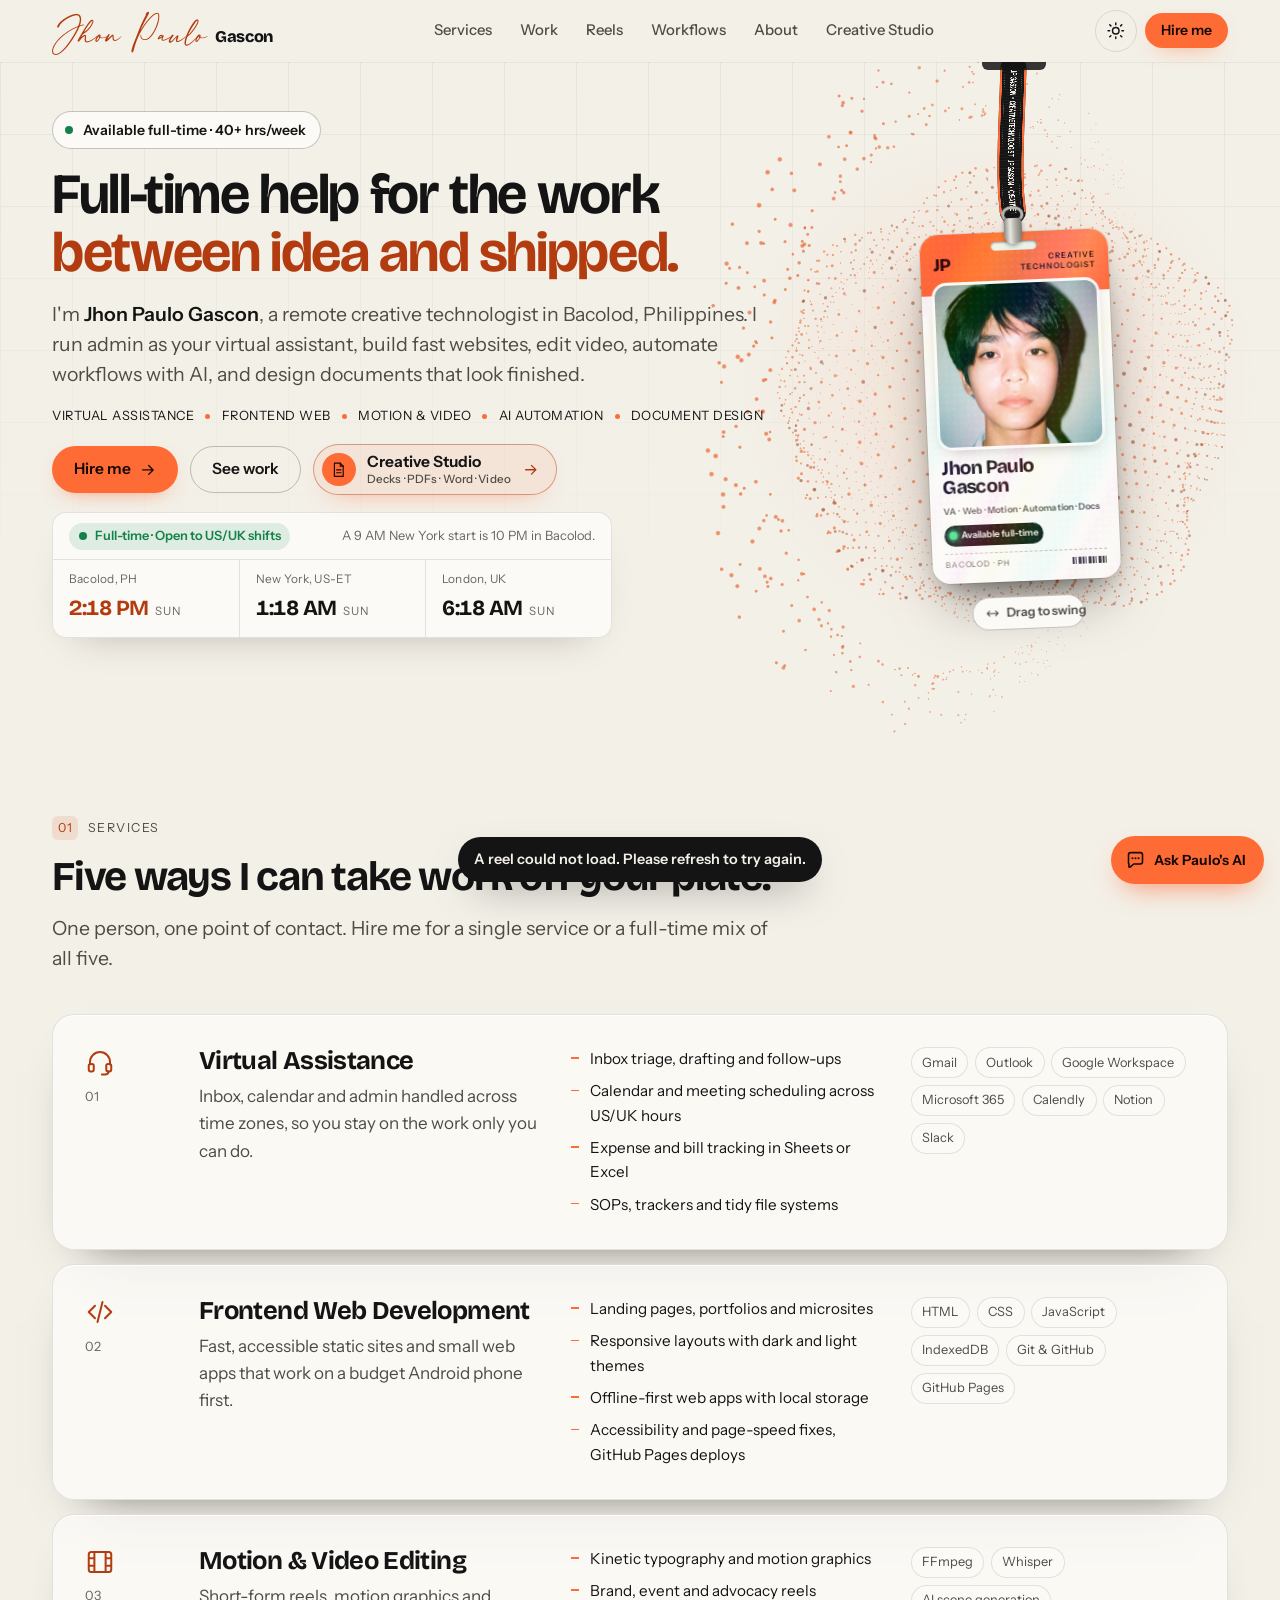
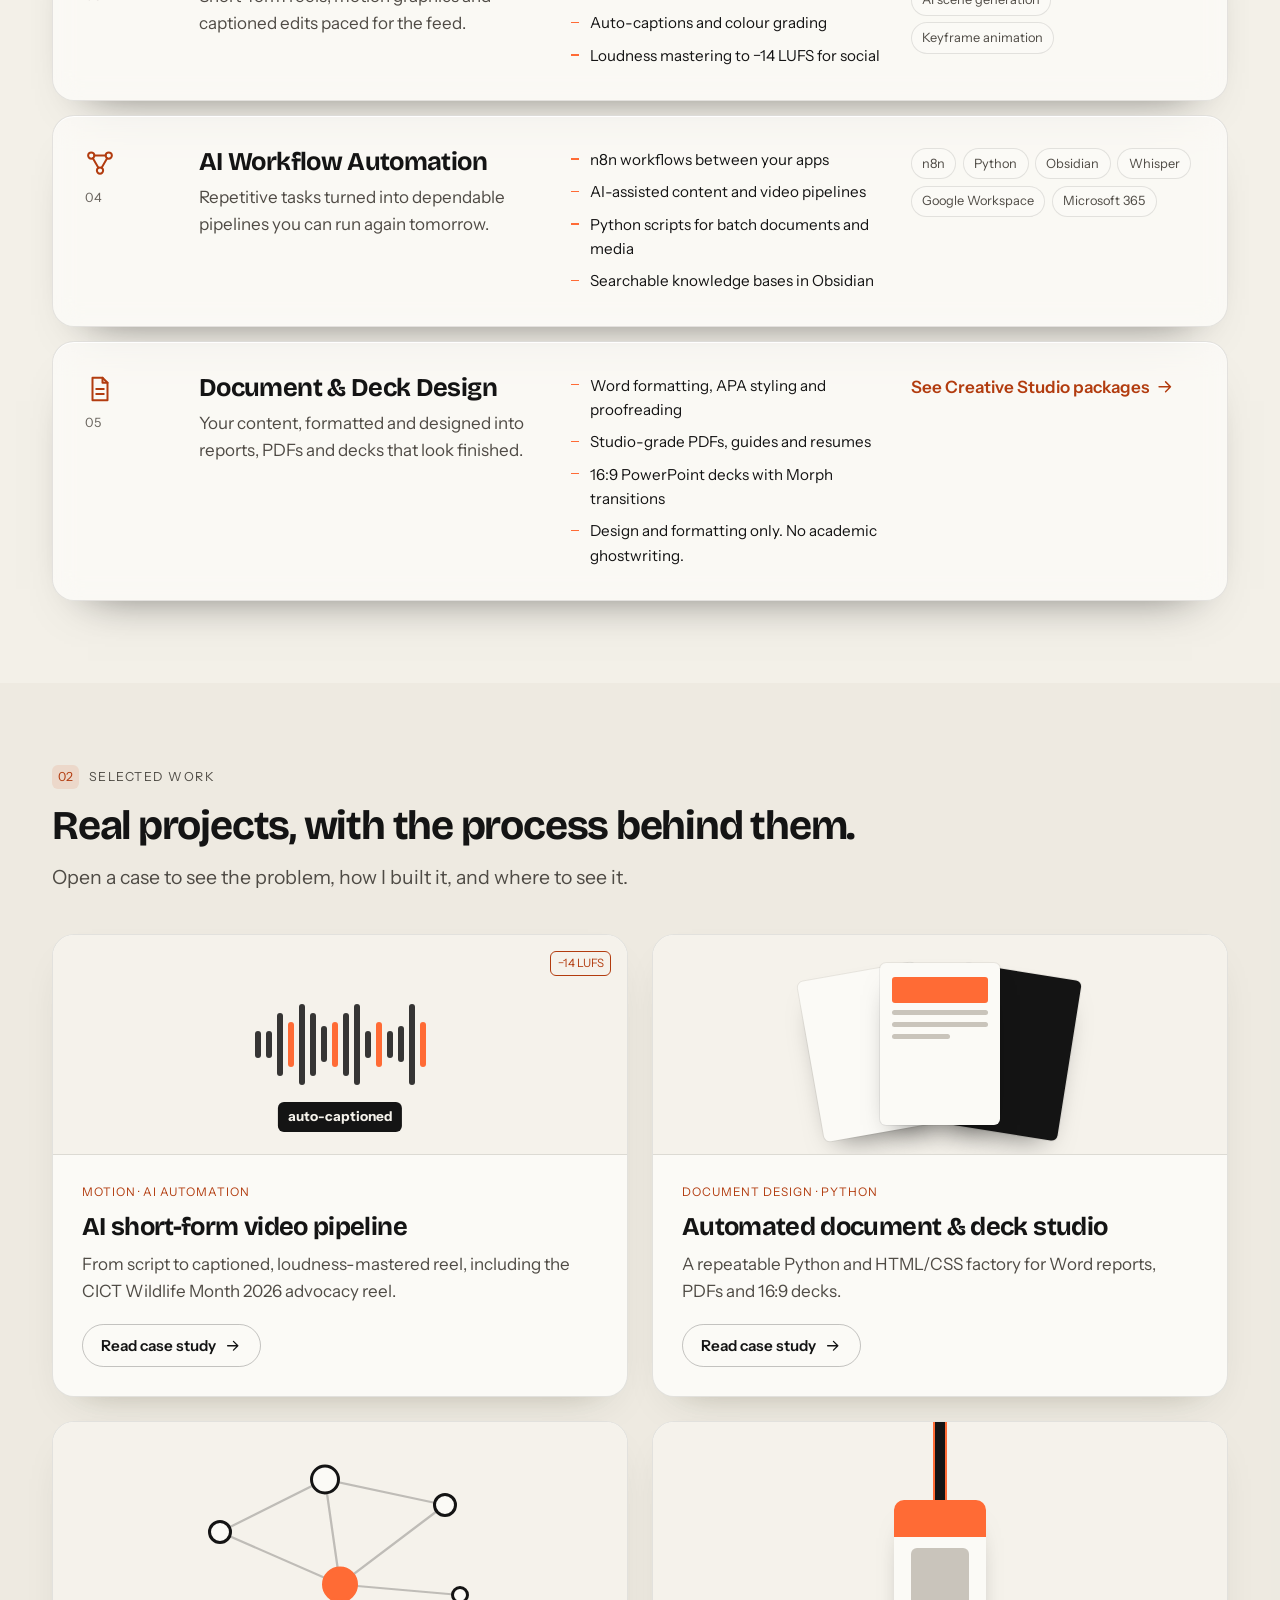
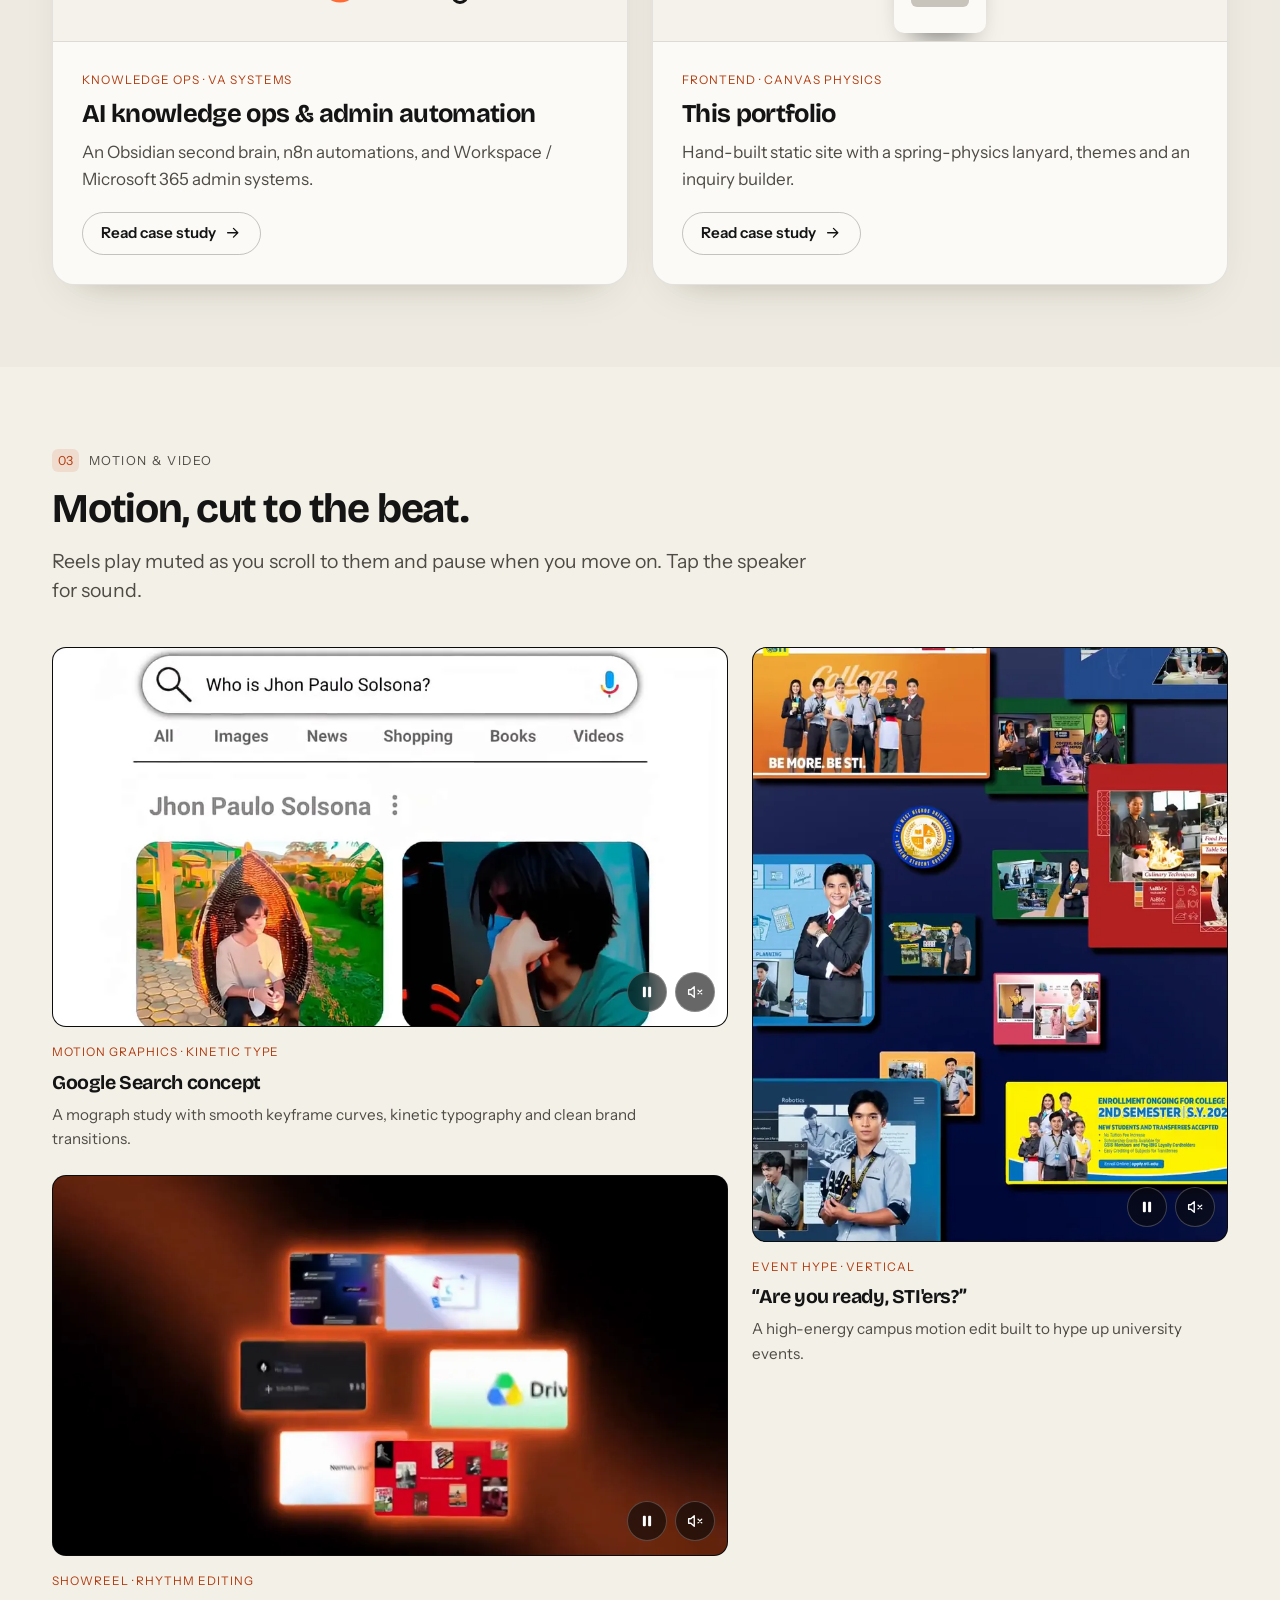
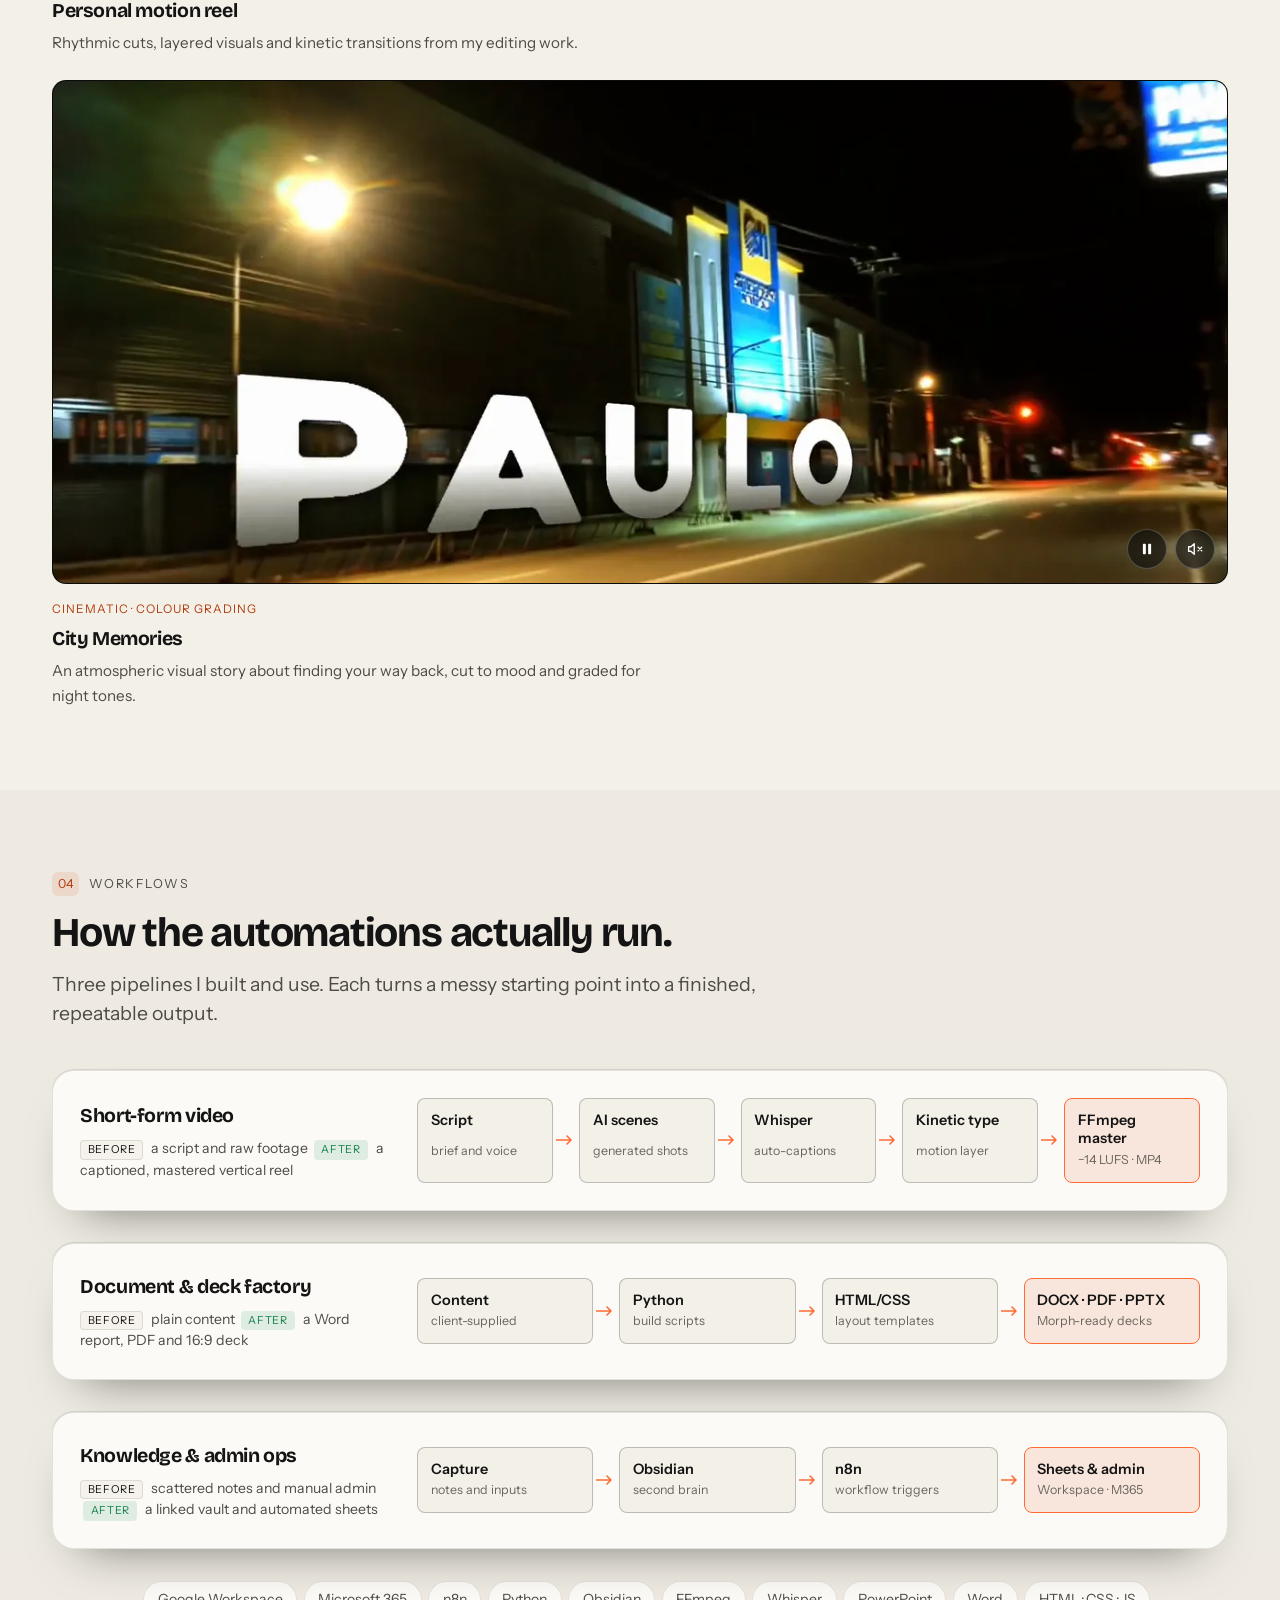
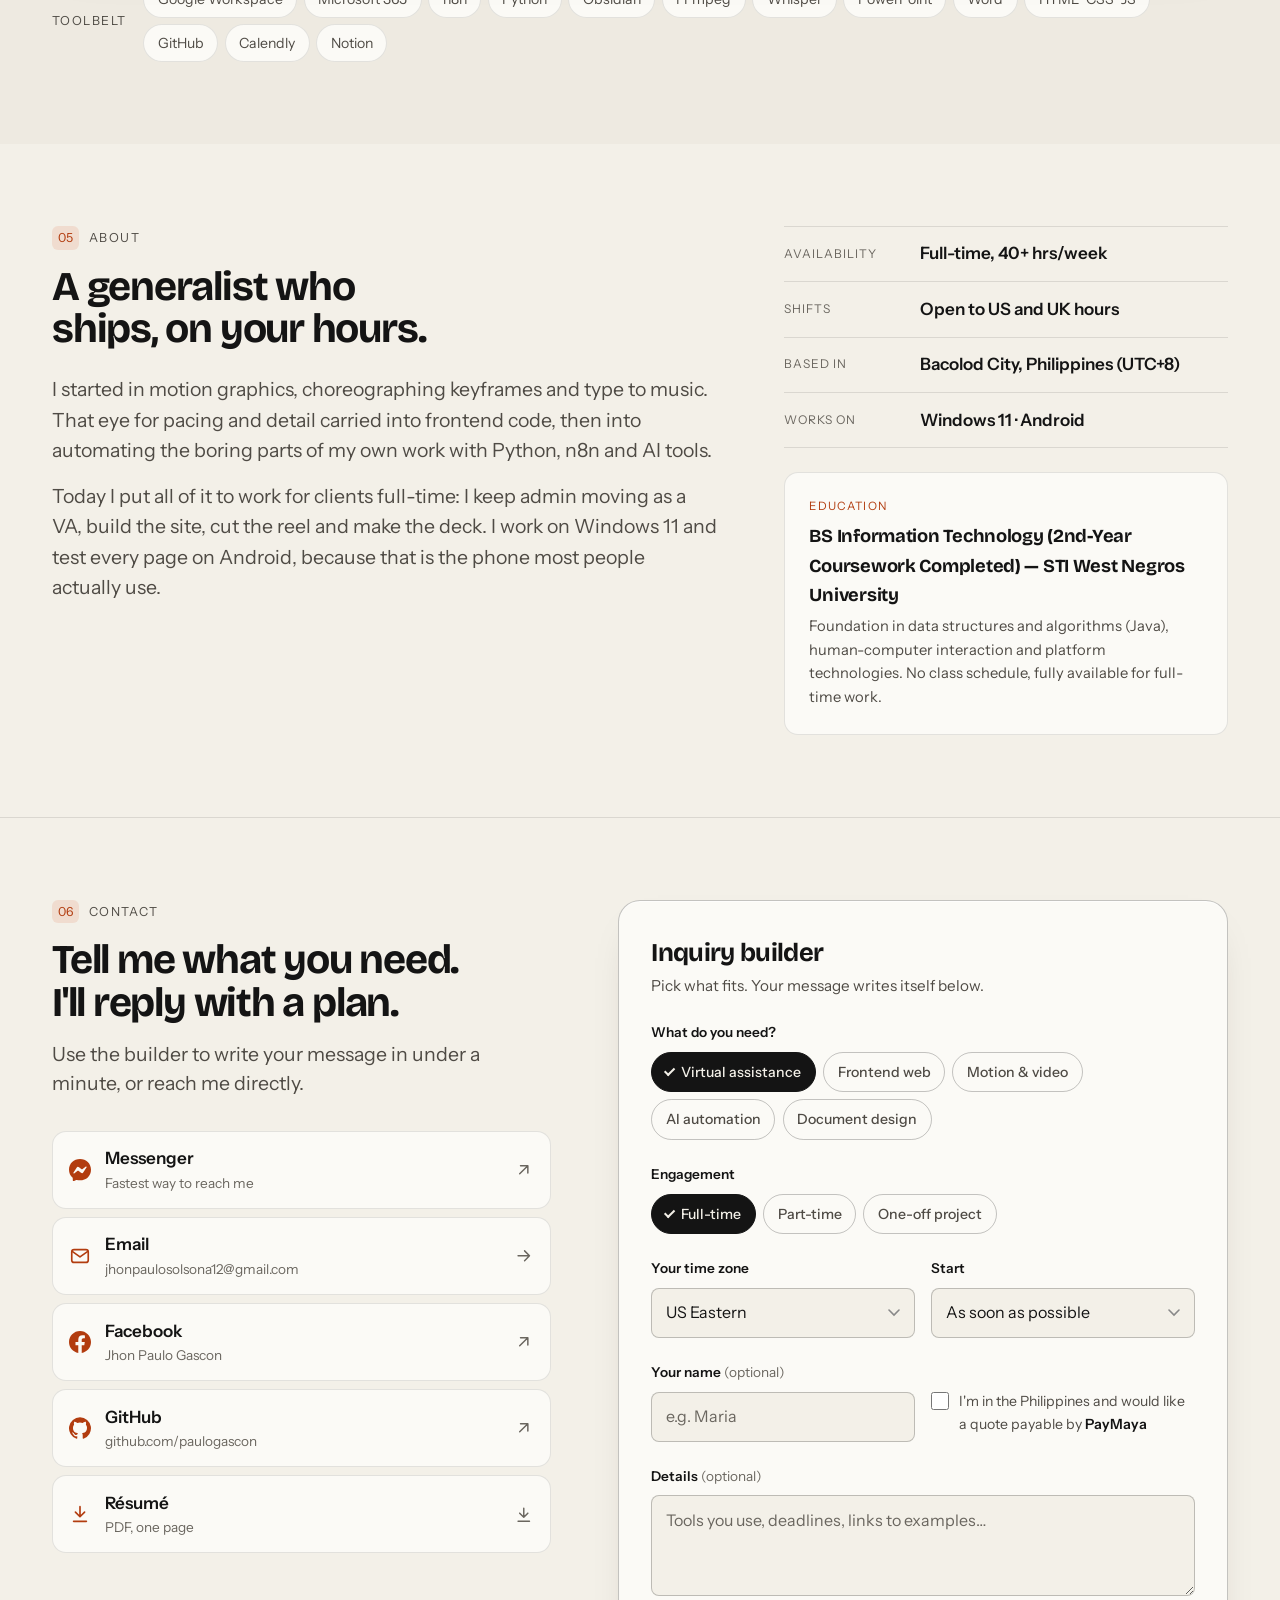
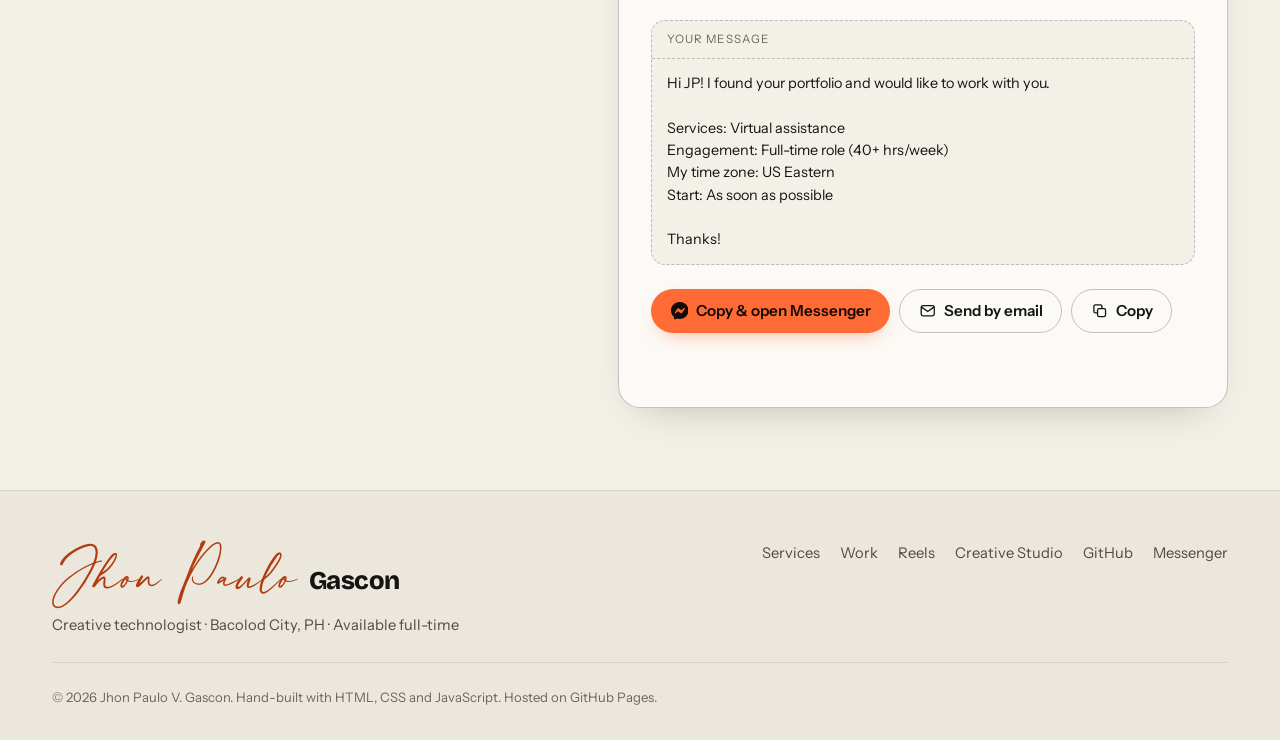
==== commit 5ec898f4: "Speed up loading and trim dead weight on both pages - Self-host Bricolage Grotesque, Instrument Sans" ====
--- a/index.html
+++ b/index.html
@@ -58,14 +58,13 @@
         })();
     </script>
 
-    <link rel="preconnect" href="https://fonts.googleapis.com">
-    <link rel="preconnect" href="https://fonts.gstatic.com" crossorigin>
-    <link href="https://fonts.googleapis.com/css2?family=Bricolage+Grotesque:opsz,wght@12..96,400..800&family=Instrument+Sans:wght@400..700&display=swap" rel="stylesheet">
-    <link rel="preload" href="assets/fonts/modernline-bold.woff2" as="font" type="font/woff2" crossorigin>
+    <!-- Fonts are self-hosted (css/home.css): no third-party round trips before first paint -->
+    <link rel="preload" href="assets/fonts/instrument-sans-latin.woff2" as="font" type="font/woff2" crossorigin>
+    <link rel="preload" href="assets/fonts/bricolage-grotesque-latin.woff2" as="font" type="font/woff2" crossorigin>
     <link rel="preload" href="assets/images/jp-portrait.webp" as="image" type="image/webp">
     <link rel="stylesheet" href="css/home.css">
     <link rel="stylesheet" href="css/motion.css">
-    <link rel="stylesheet" href="css/assistant.css">
+    <!-- css/assistant.css is loaded by js/assistant.js, so it never blocks first paint -->
 
     <script type="application/ld+json">
     {
@@ -117,8 +116,6 @@
             <symbol id="i-menu" viewBox="0 0 24 24"><path d="M4 7h16M4 12h16M4 17h16" fill="none" stroke="currentColor" stroke-width="1.8" stroke-linecap="round"/></symbol>
             <symbol id="i-close" viewBox="0 0 24 24"><path d="M6 6l12 12M18 6 6 18" fill="none" stroke="currentColor" stroke-width="1.8" stroke-linecap="round"/></symbol>
             <symbol id="i-copy" viewBox="0 0 24 24"><g fill="none" stroke="currentColor" stroke-width="1.8" stroke-linejoin="round"><rect x="9" y="9" width="11" height="11" rx="2"/><path d="M15 9V6a2 2 0 0 0-2-2H6a2 2 0 0 0-2 2v7a2 2 0 0 0 2 2h3"/></g></symbol>
-            <symbol id="i-check" viewBox="0 0 24 24"><path d="m5 12.5 4.5 4.5L19 7" fill="none" stroke="currentColor" stroke-width="2" stroke-linecap="round" stroke-linejoin="round"/></symbol>
-            <symbol id="i-pin" viewBox="0 0 24 24"><g fill="none" stroke="currentColor" stroke-width="1.8"><path d="M12 21s-7-6.2-7-11a7 7 0 0 1 14 0c0 4.8-7 11-7 11Z" stroke-linejoin="round"/><circle cx="12" cy="10" r="2.5"/></g></symbol>
             <symbol id="i-swing" viewBox="0 0 24 24"><path d="M7 8 3 12l4 4M17 8l4 4-4 4M3 12h18" fill="none" stroke="currentColor" stroke-width="1.8" stroke-linecap="round" stroke-linejoin="round"/></symbol>
             <symbol id="i-va" viewBox="0 0 24 24"><g fill="none" stroke="currentColor" stroke-width="1.6" stroke-linecap="round" stroke-linejoin="round"><path d="M4 14v-2a8 8 0 0 1 16 0v2"/><rect x="3" y="13.5" width="4" height="6" rx="1.5"/><rect x="17" y="13.5" width="4" height="6" rx="1.5"/><path d="M19 19.5a3 3 0 0 1-3 2.5h-2.5"/></g></symbol>
             <symbol id="i-code" viewBox="0 0 24 24"><path d="M8 7l-5 5 5 5M16 7l5 5-5 5M14 4l-4 16" fill="none" stroke="currentColor" stroke-width="1.6" stroke-linecap="round" stroke-linejoin="round"/></symbol>
--- a/css/home.css
+++ b/css/home.css
@@ -2,6 +2,40 @@
    Jhon Paulo Gascon — homepage styles
    Pure CSS, no framework. Dark and light themes share one token set.
    ========================================================================== */
+
+/* ---------- Text fonts (self-hosted, latin + latin-ext, variable woff2) ---------- */
+@font-face {
+    font-family: "Bricolage Grotesque";
+    font-style: normal;
+    font-weight: 400 800;
+    font-display: swap;
+    src: url("../assets/fonts/bricolage-grotesque-latin-ext.woff2") format("woff2");
+    unicode-range: U+0100-02BA, U+02BD-02C5, U+02C7-02CC, U+02CE-02D7, U+02DD-02FF, U+0304, U+0308, U+0329, U+1D00-1DBF, U+1E00-1E9F, U+1EF2-1EFF, U+2020, U+20A0-20AB, U+20AD-20C4, U+2113, U+2C60-2C7F, U+A720-A7FF;
+}
+@font-face {
+    font-family: "Bricolage Grotesque";
+    font-style: normal;
+    font-weight: 400 800;
+    font-display: swap;
+    src: url("../assets/fonts/bricolage-grotesque-latin.woff2") format("woff2");
+    unicode-range: U+0000-00FF, U+0131, U+0152-0153, U+02BB-02BC, U+02C6, U+02DA, U+02DC, U+0304, U+0308, U+0329, U+2000-206F, U+20AC, U+2122, U+2191, U+2193, U+2212, U+2215, U+FEFF, U+FFFD;
+}
+@font-face {
+    font-family: "Instrument Sans";
+    font-style: normal;
+    font-weight: 400 700;
+    font-display: swap;
+    src: url("../assets/fonts/instrument-sans-latin-ext.woff2") format("woff2");
+    unicode-range: U+0100-02BA, U+02BD-02C5, U+02C7-02CC, U+02CE-02D7, U+02DD-02FF, U+0304, U+0308, U+0329, U+1D00-1DBF, U+1E00-1E9F, U+1EF2-1EFF, U+2020, U+20A0-20AB, U+20AD-20C4, U+2113, U+2C60-2C7F, U+A720-A7FF;
+}
+@font-face {
+    font-family: "Instrument Sans";
+    font-style: normal;
+    font-weight: 400 700;
+    font-display: swap;
+    src: url("../assets/fonts/instrument-sans-latin.woff2") format("woff2");
+    unicode-range: U+0000-00FF, U+0131, U+0152-0153, U+02BB-02BC, U+02C6, U+02DA, U+02DC, U+0304, U+0308, U+0329, U+2000-206F, U+20AC, U+2122, U+2191, U+2193, U+2212, U+2215, U+FEFF, U+FFFD;
+}
 
 /* ---------- Signature font ---------- */
 @font-face {
